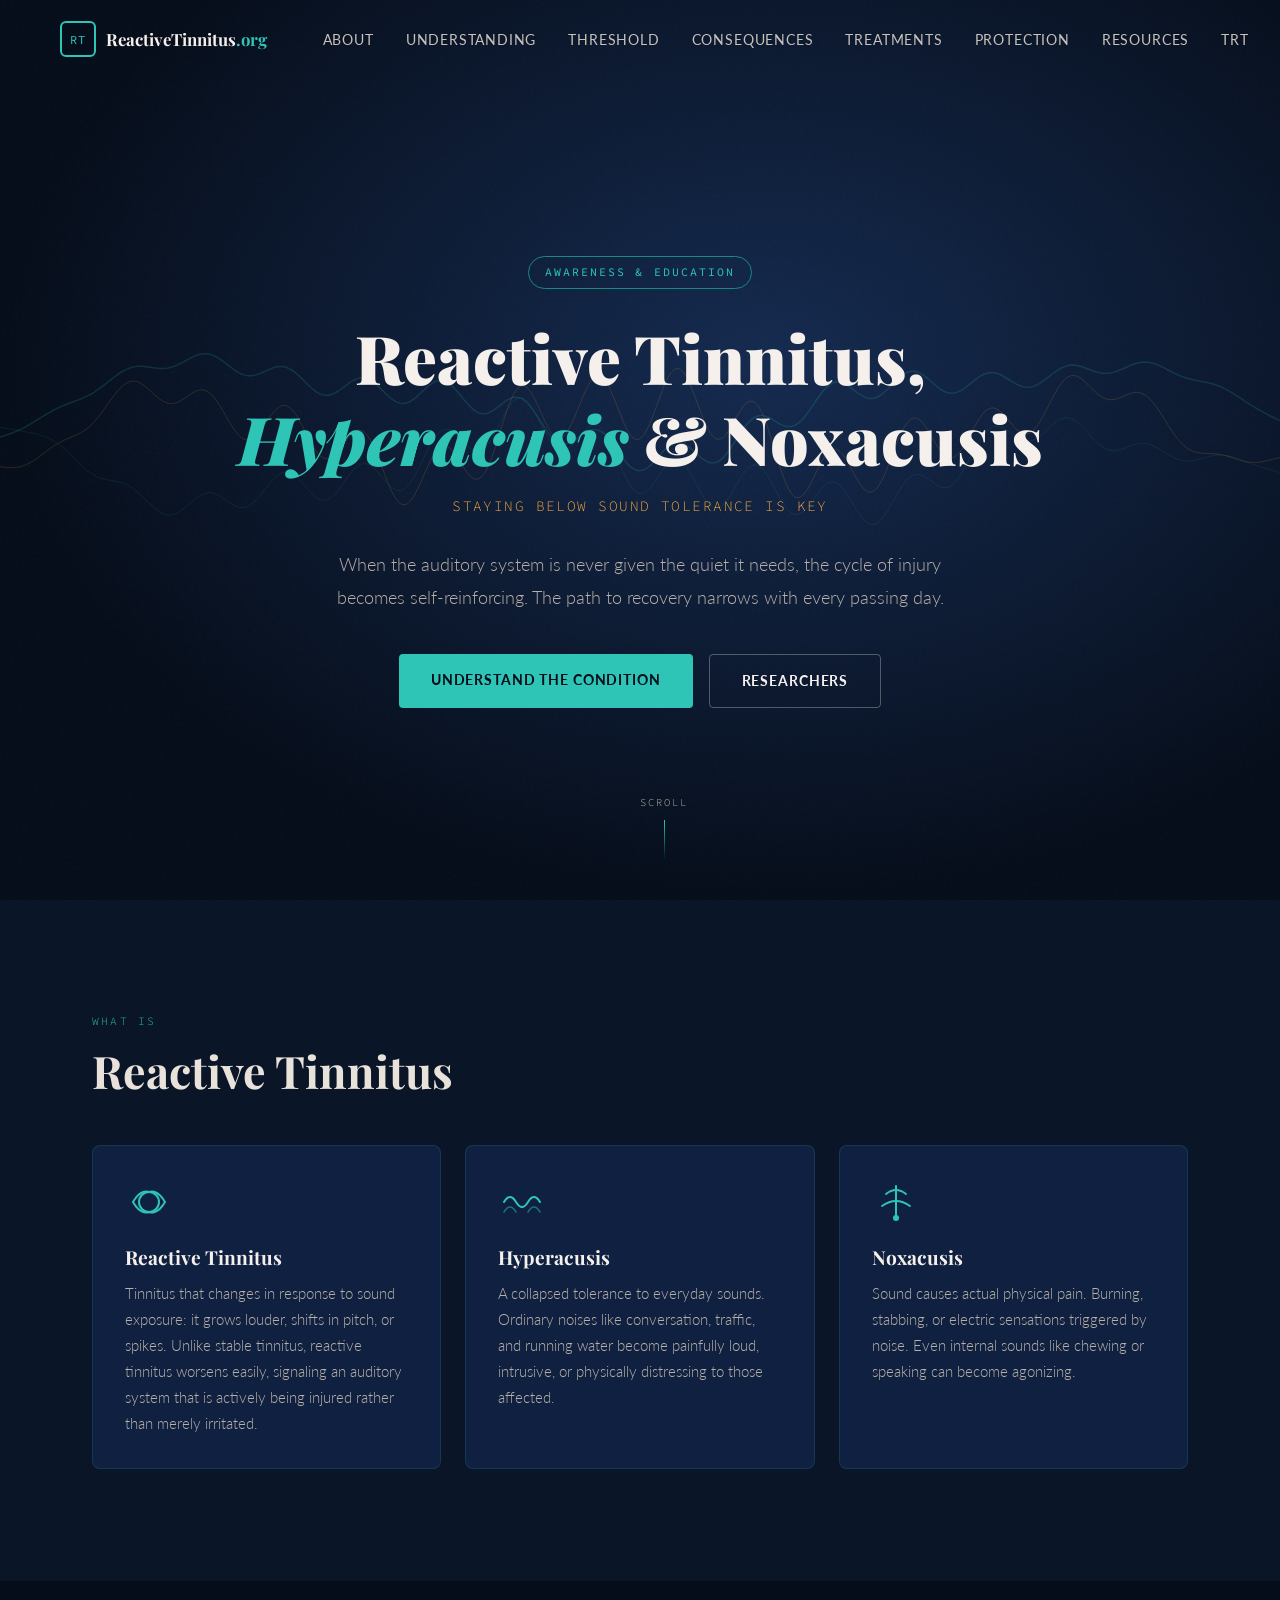
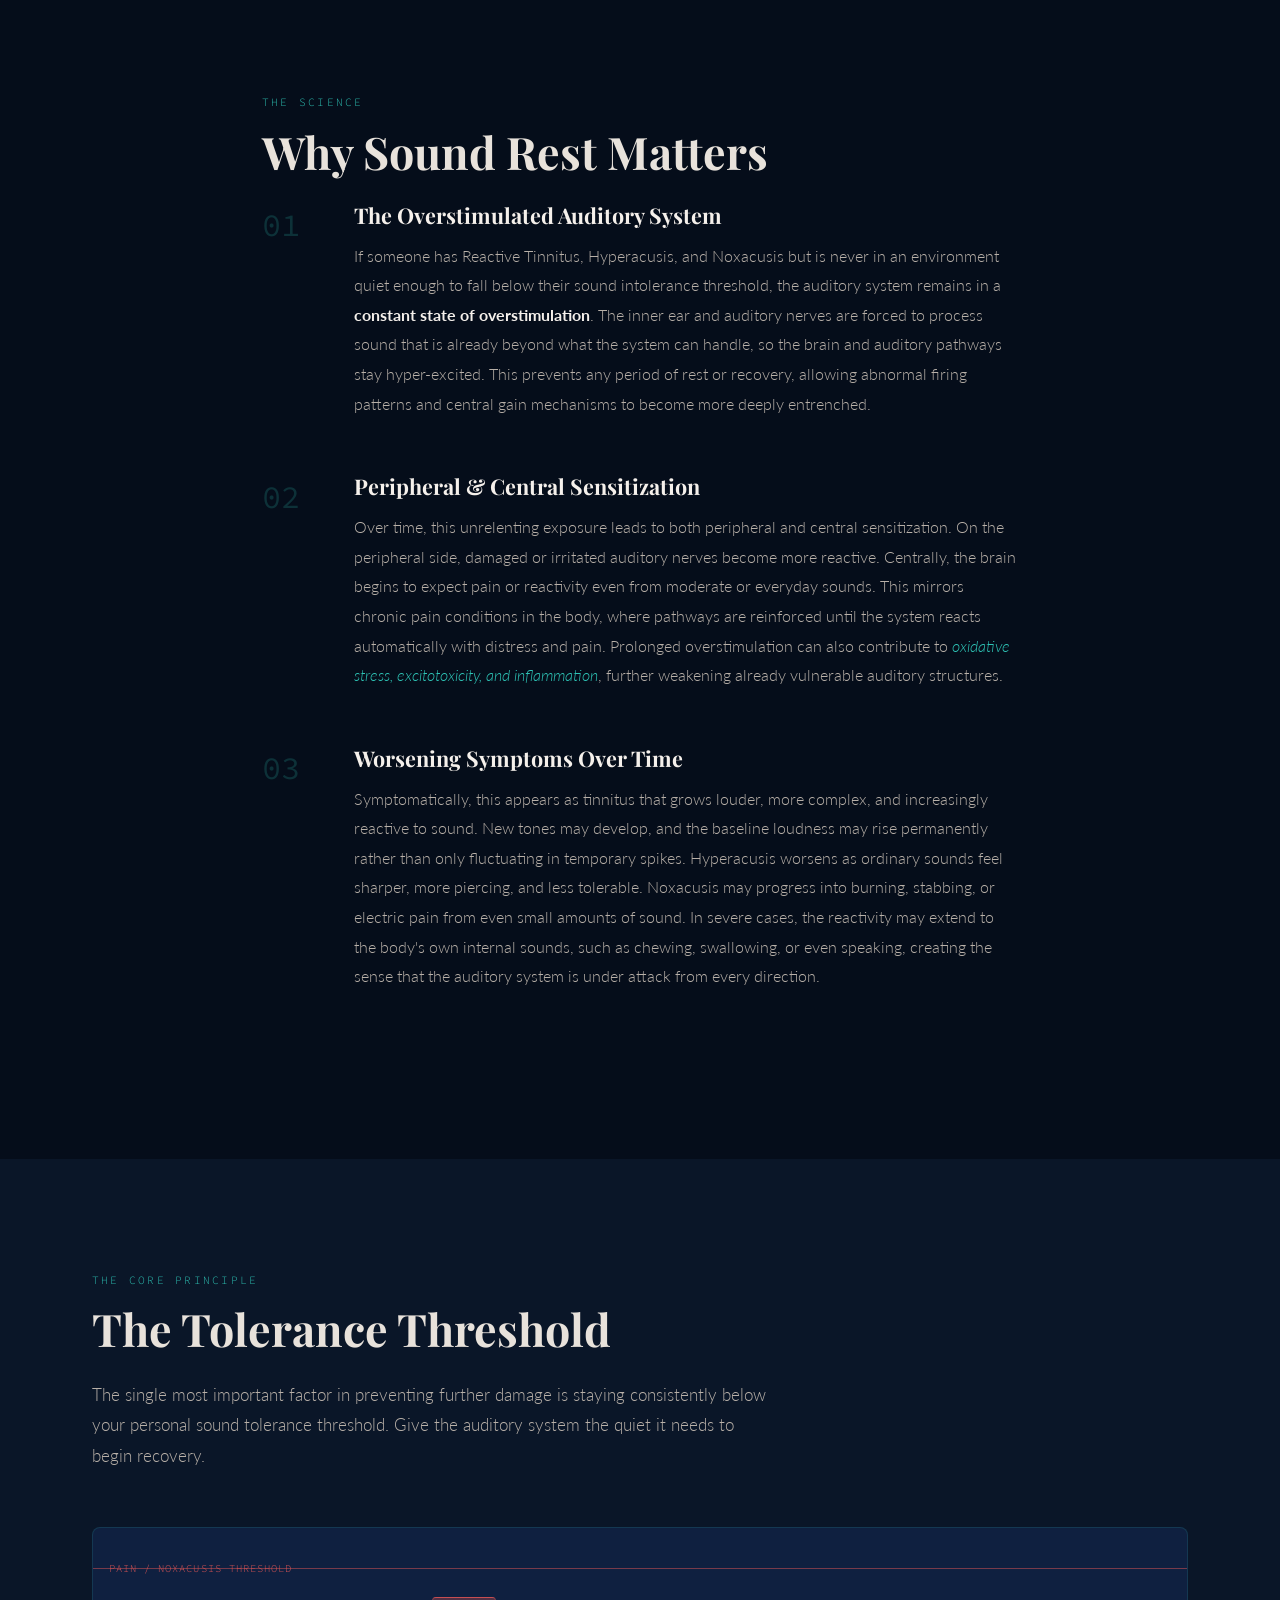
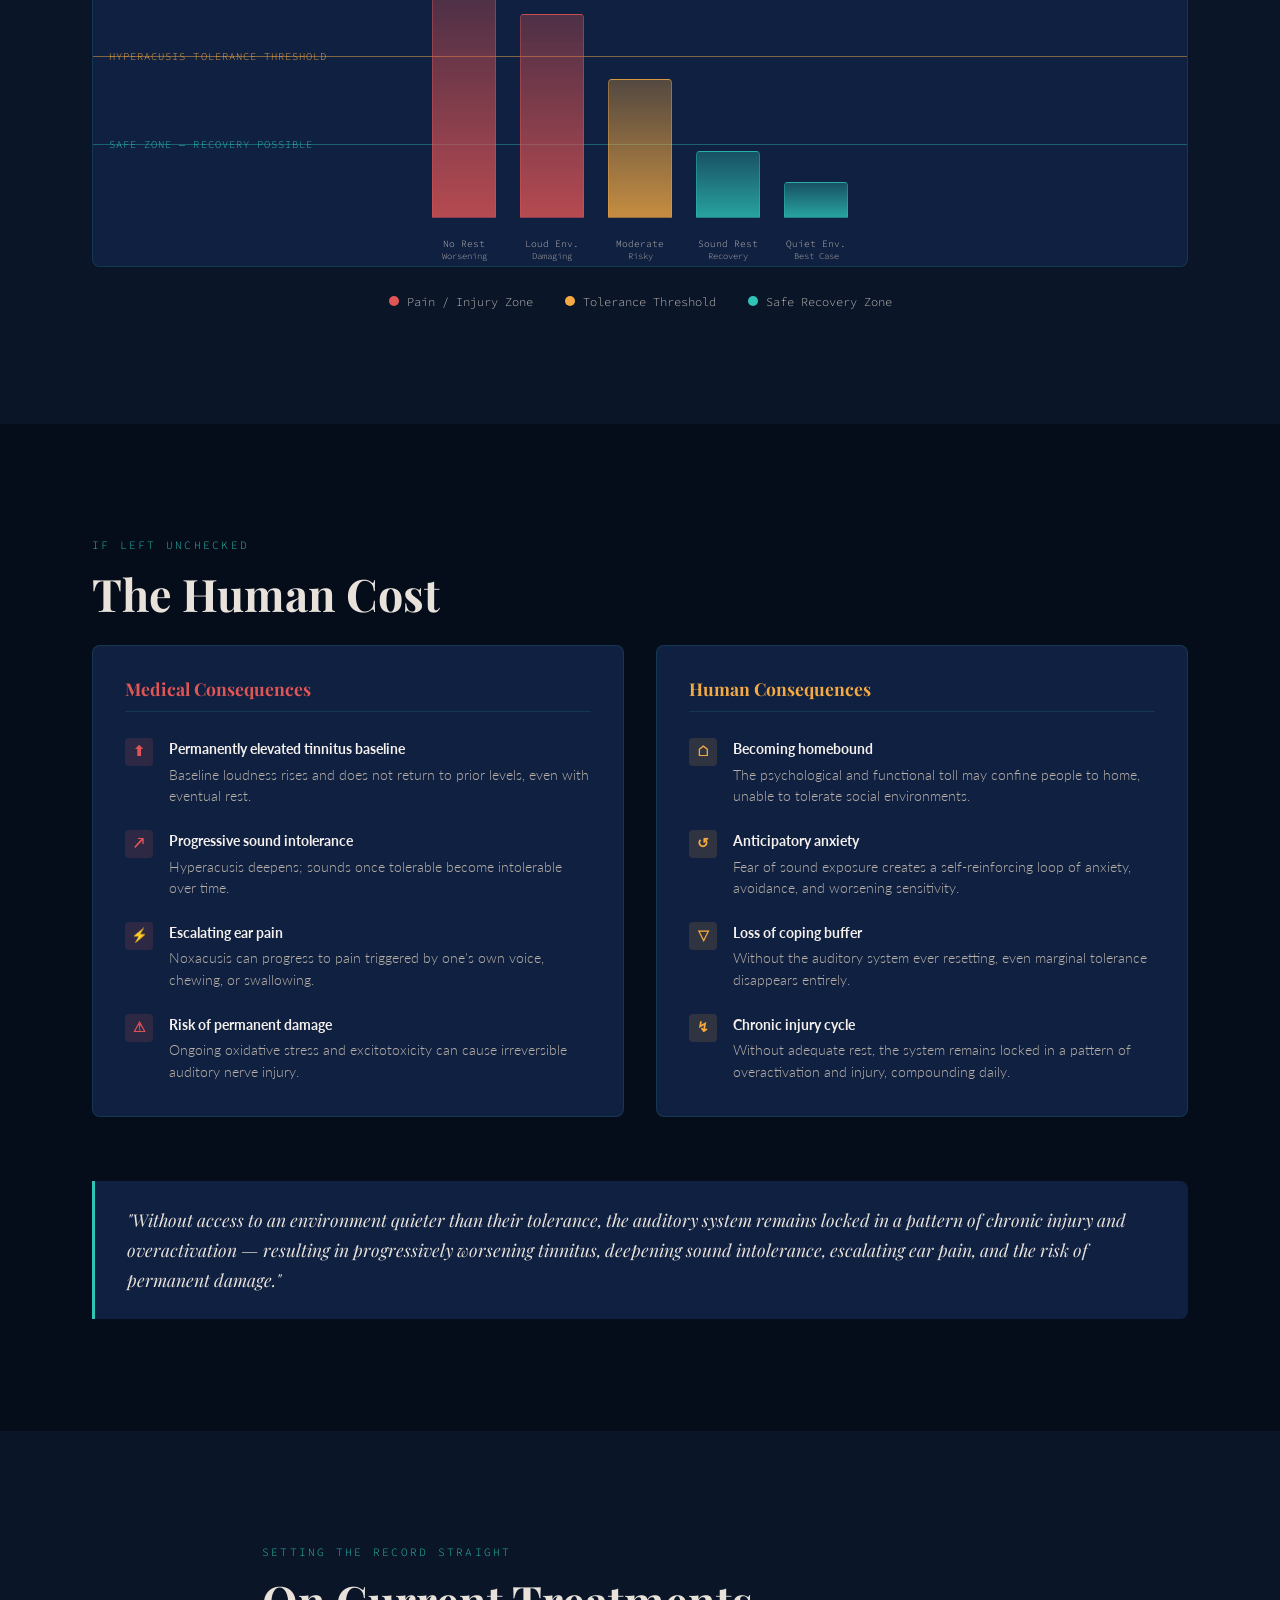
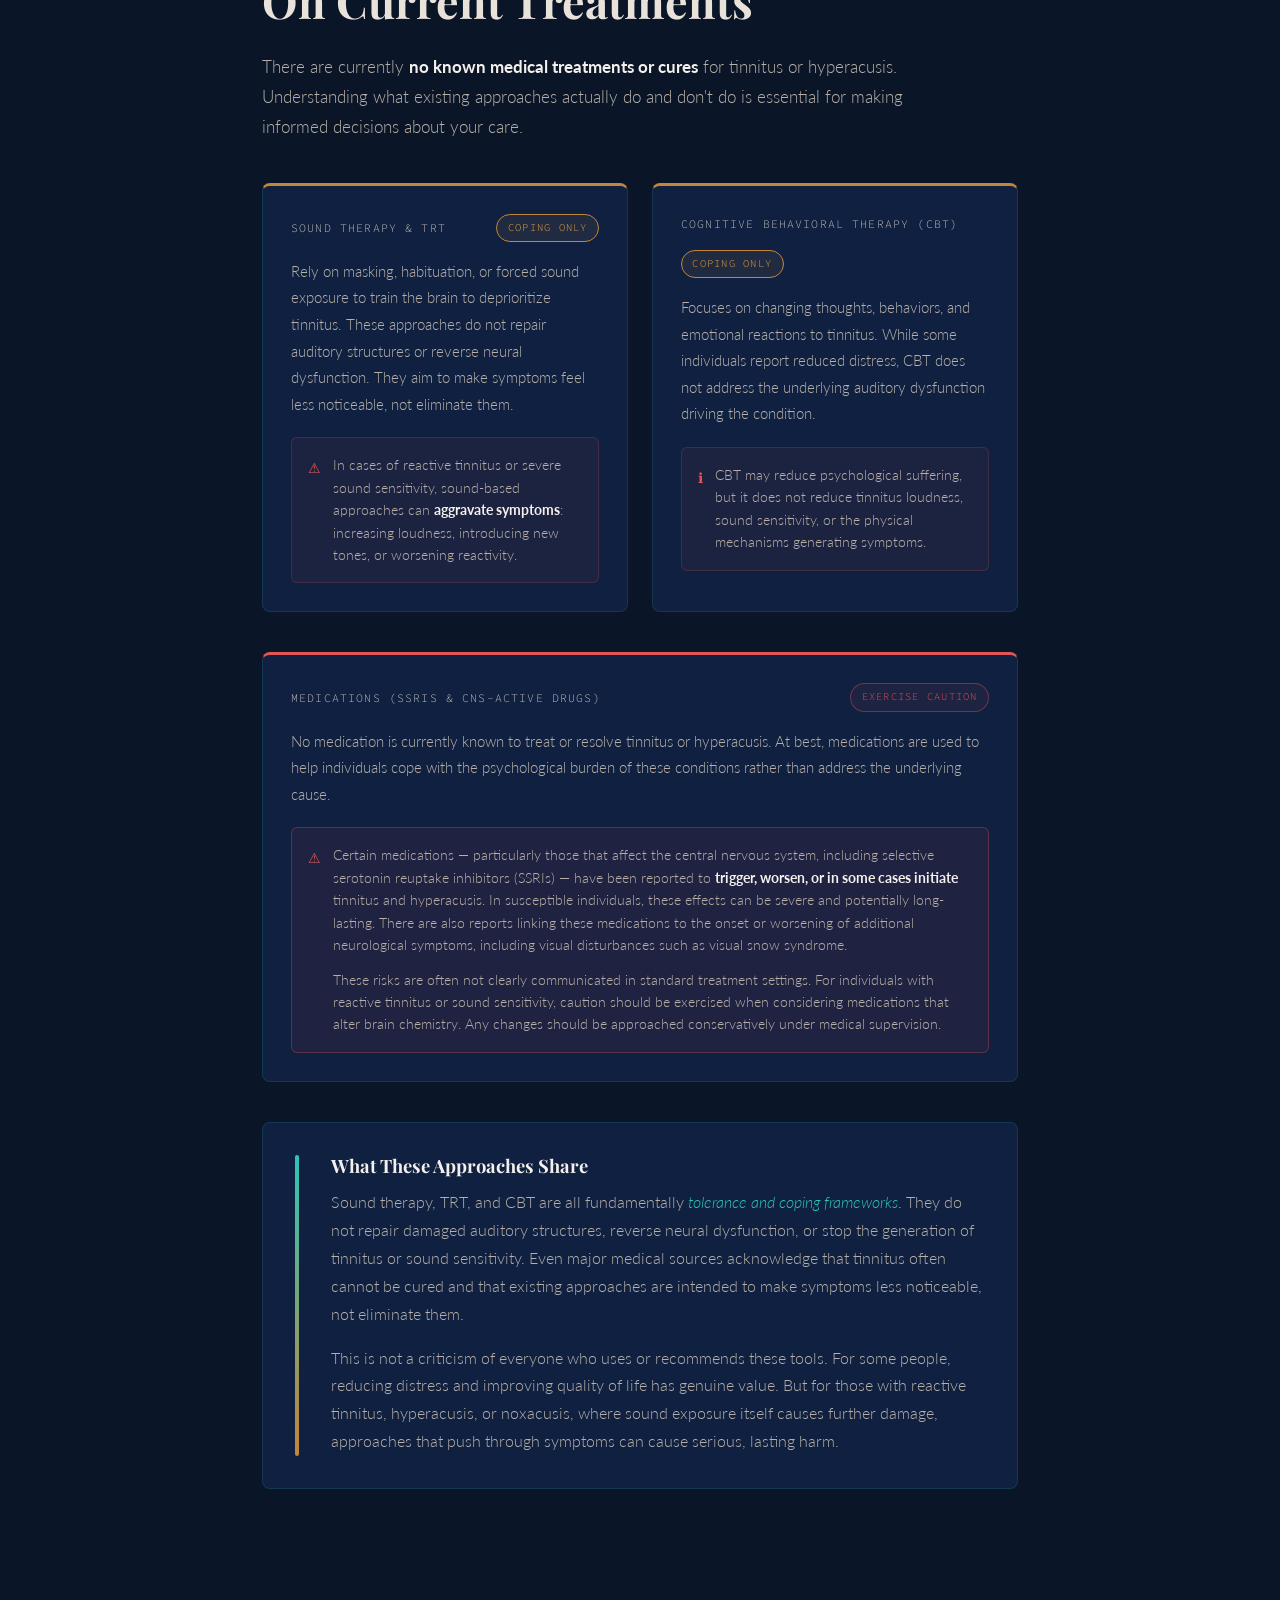
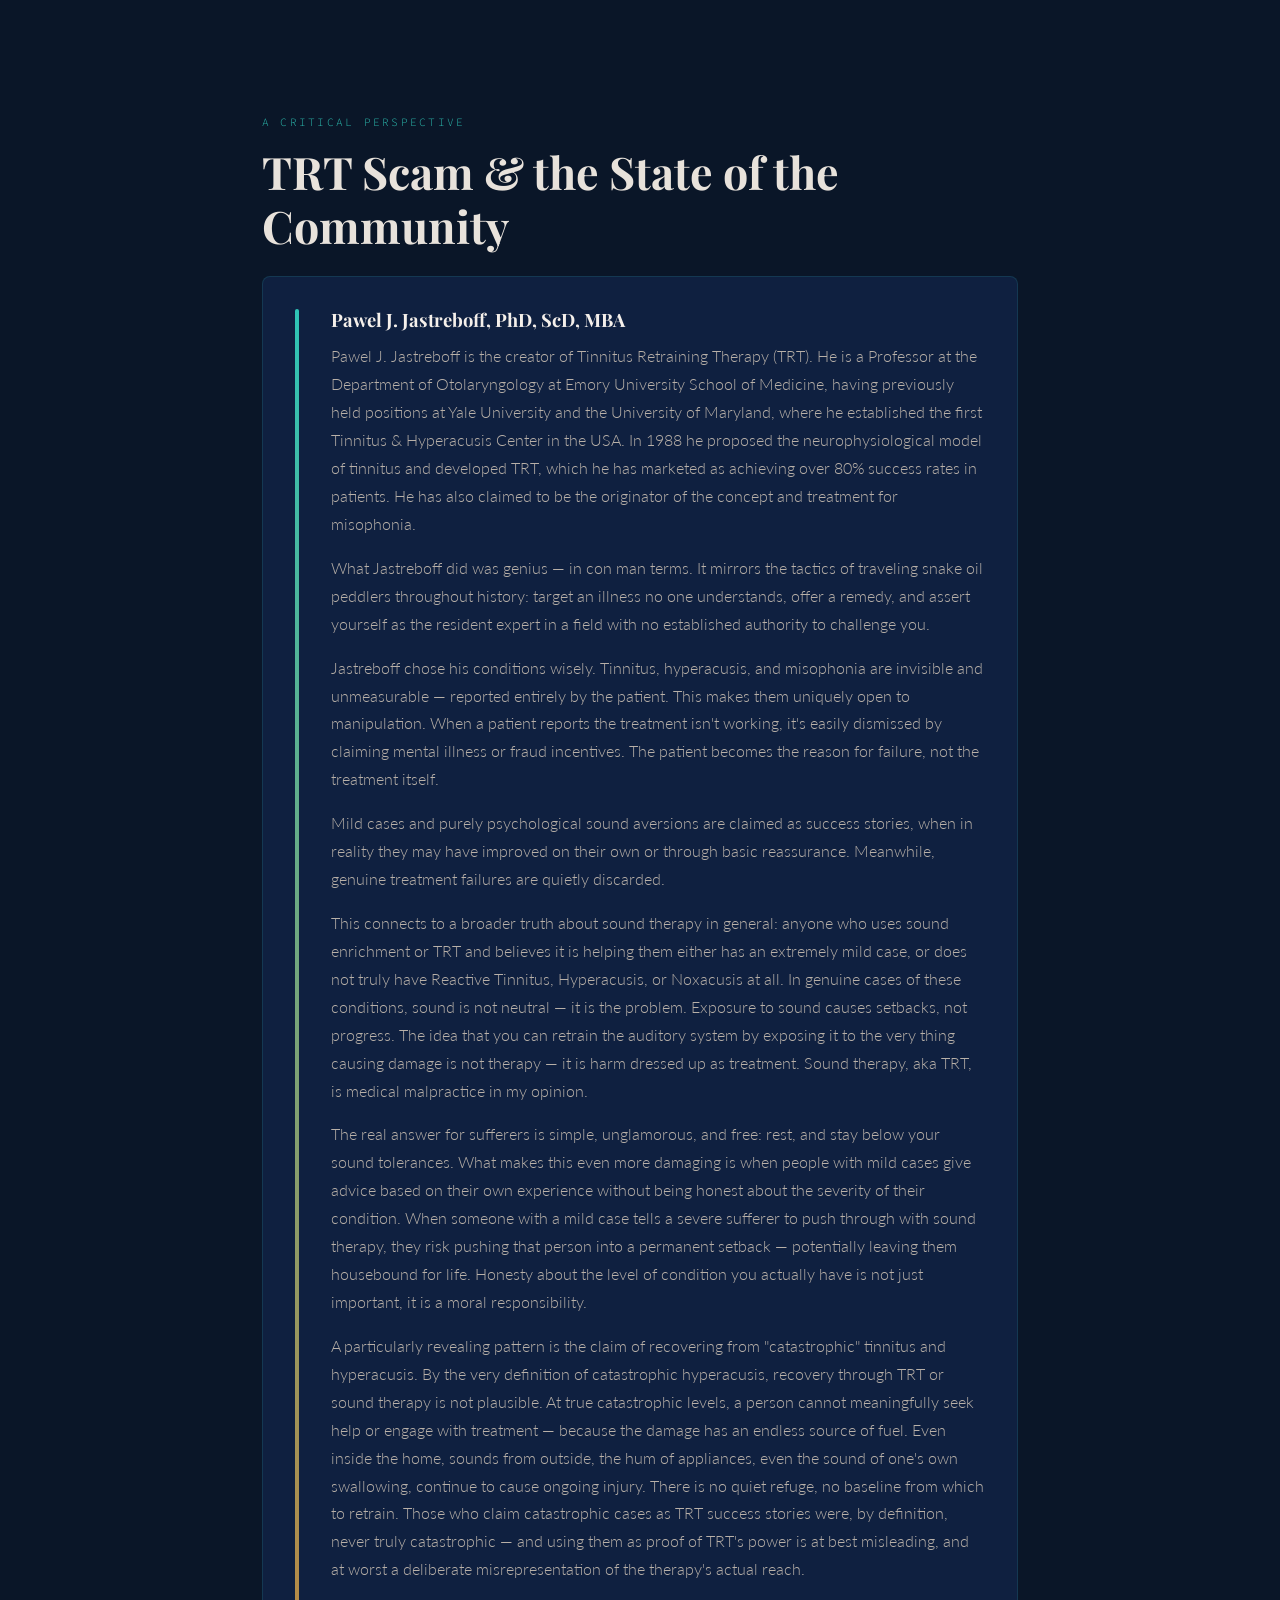
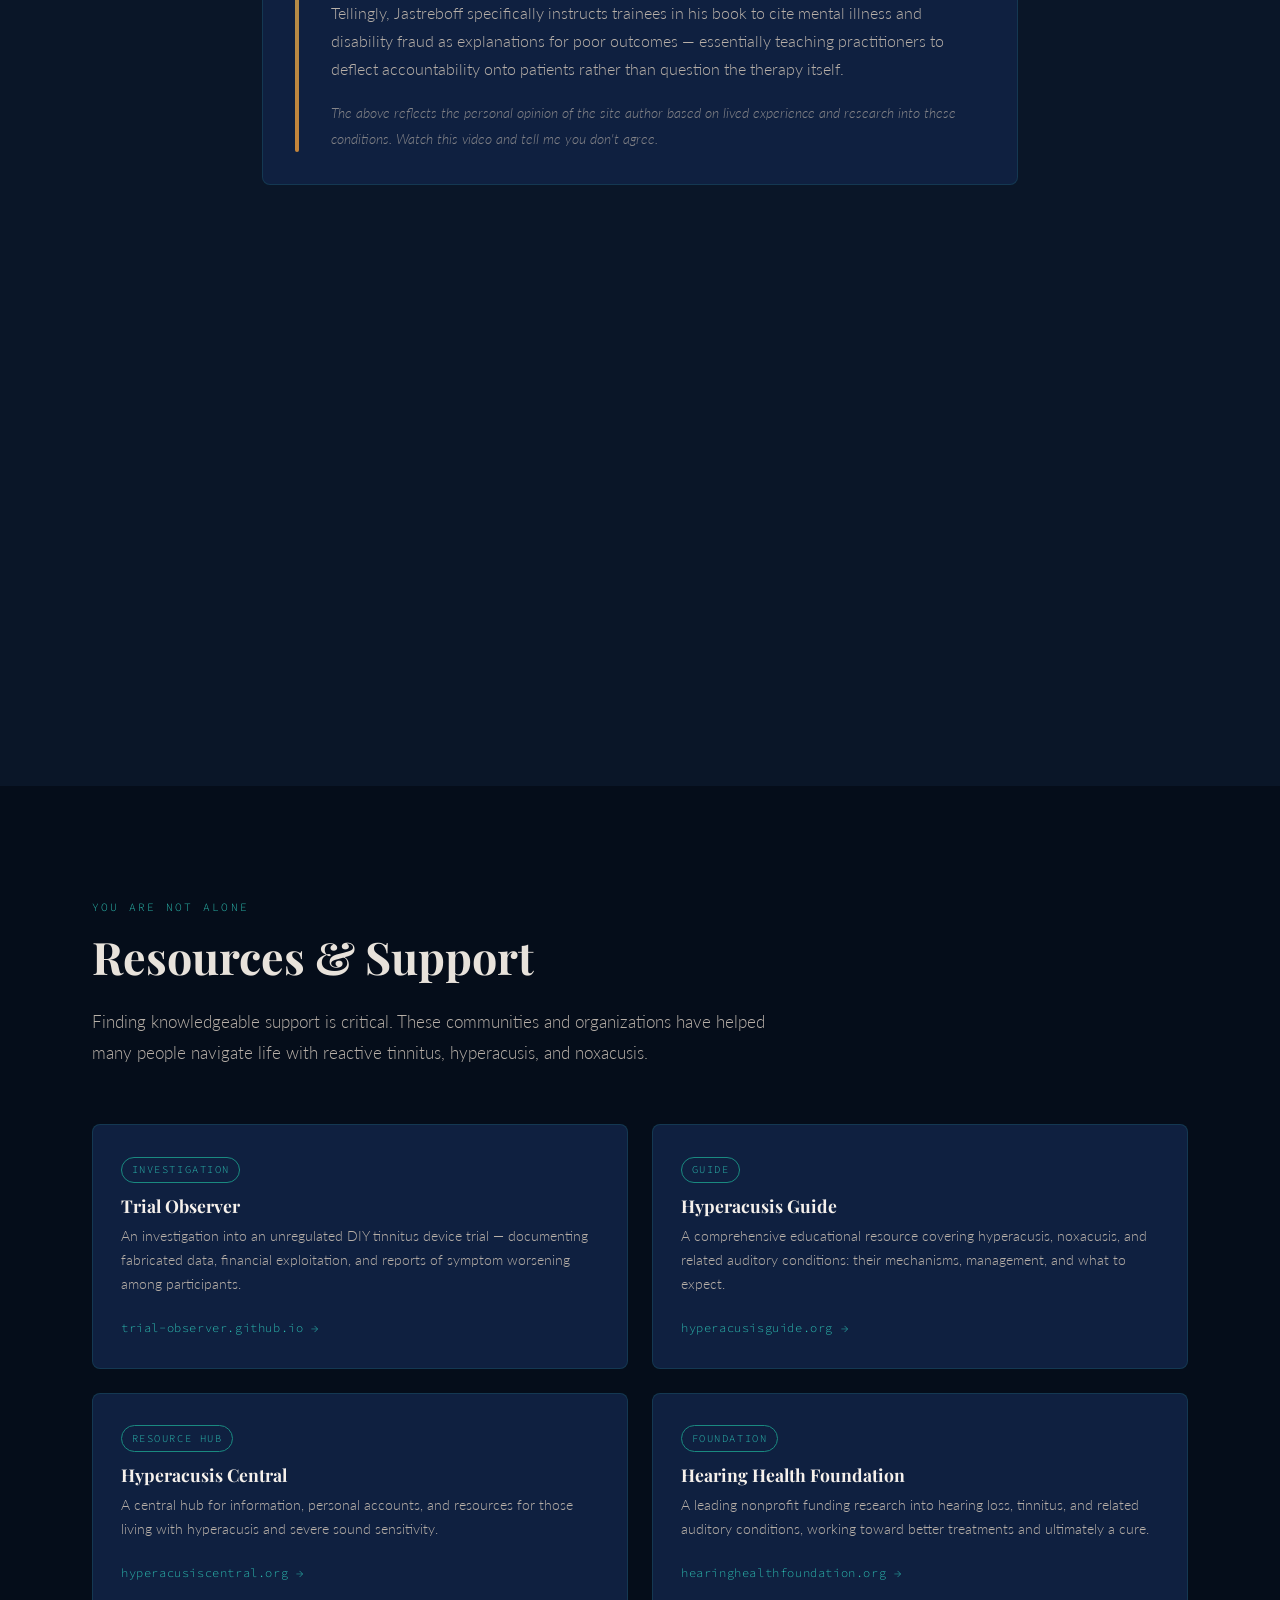
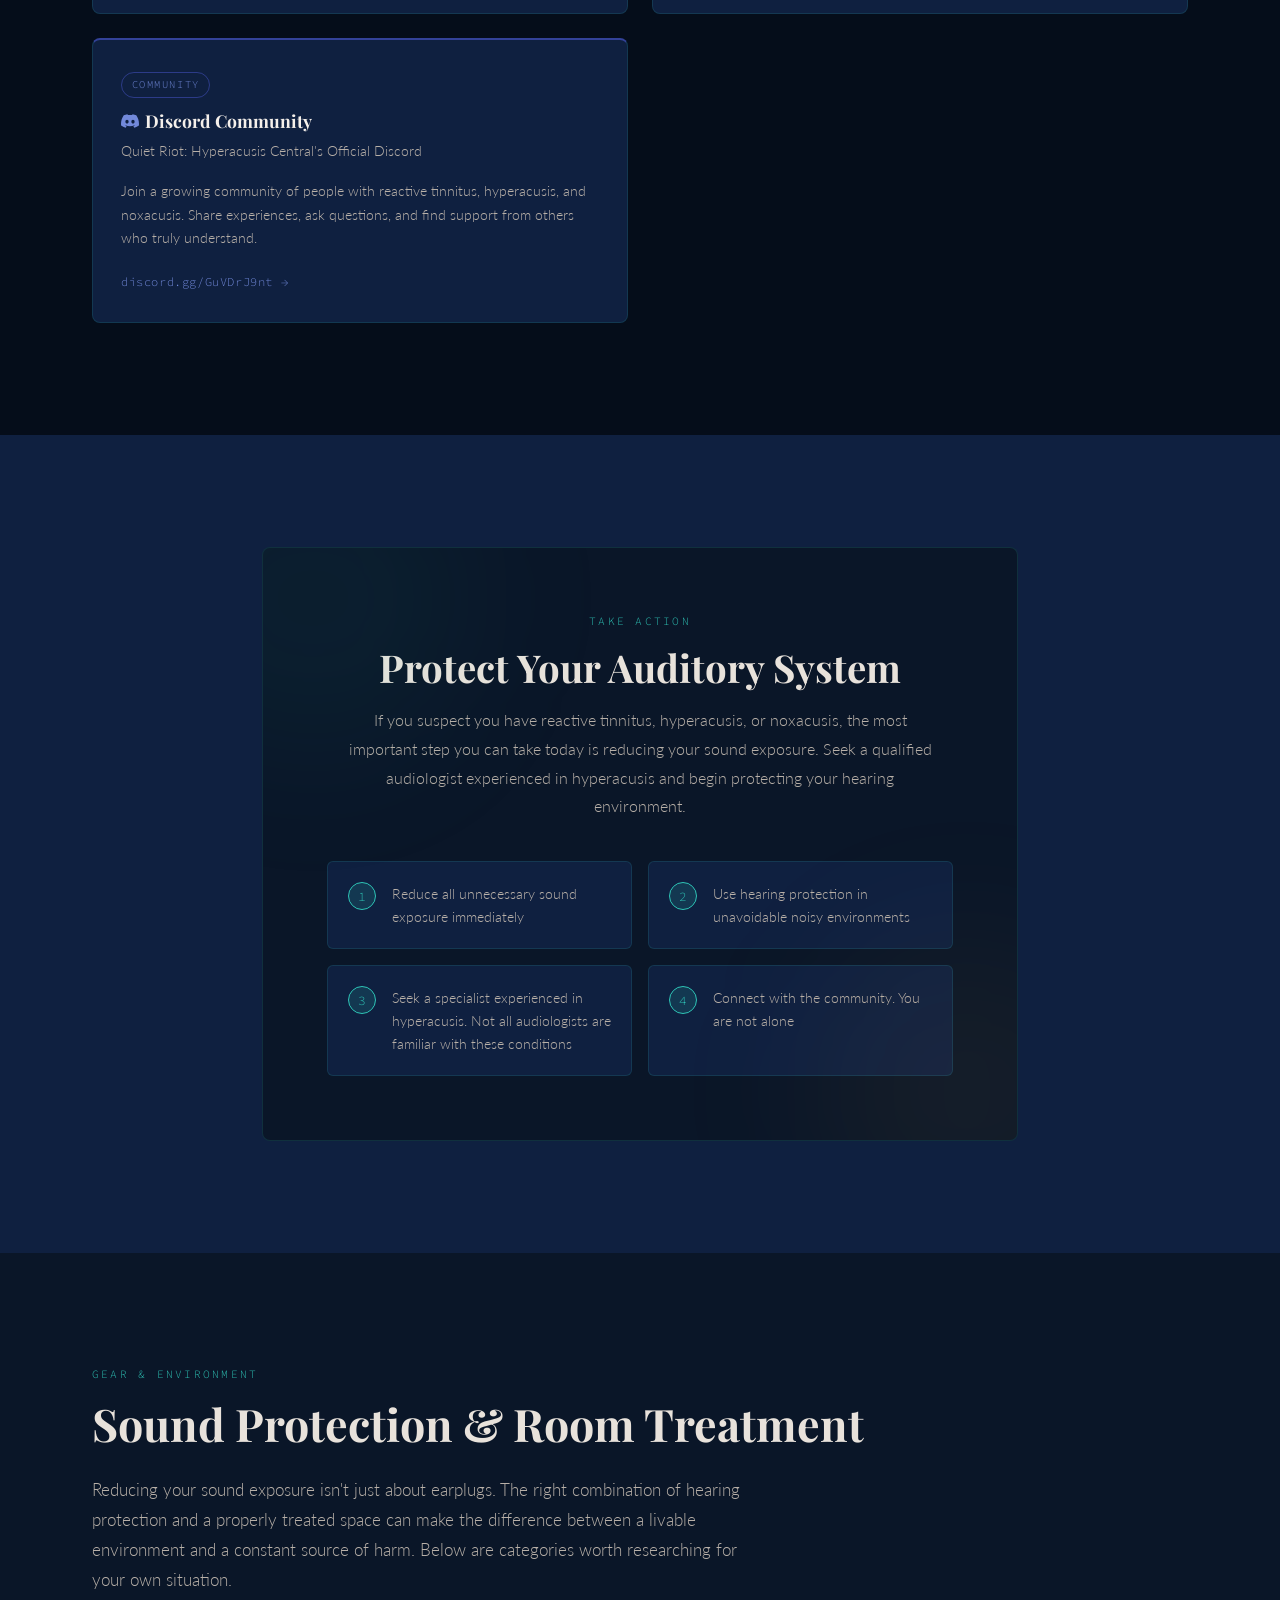
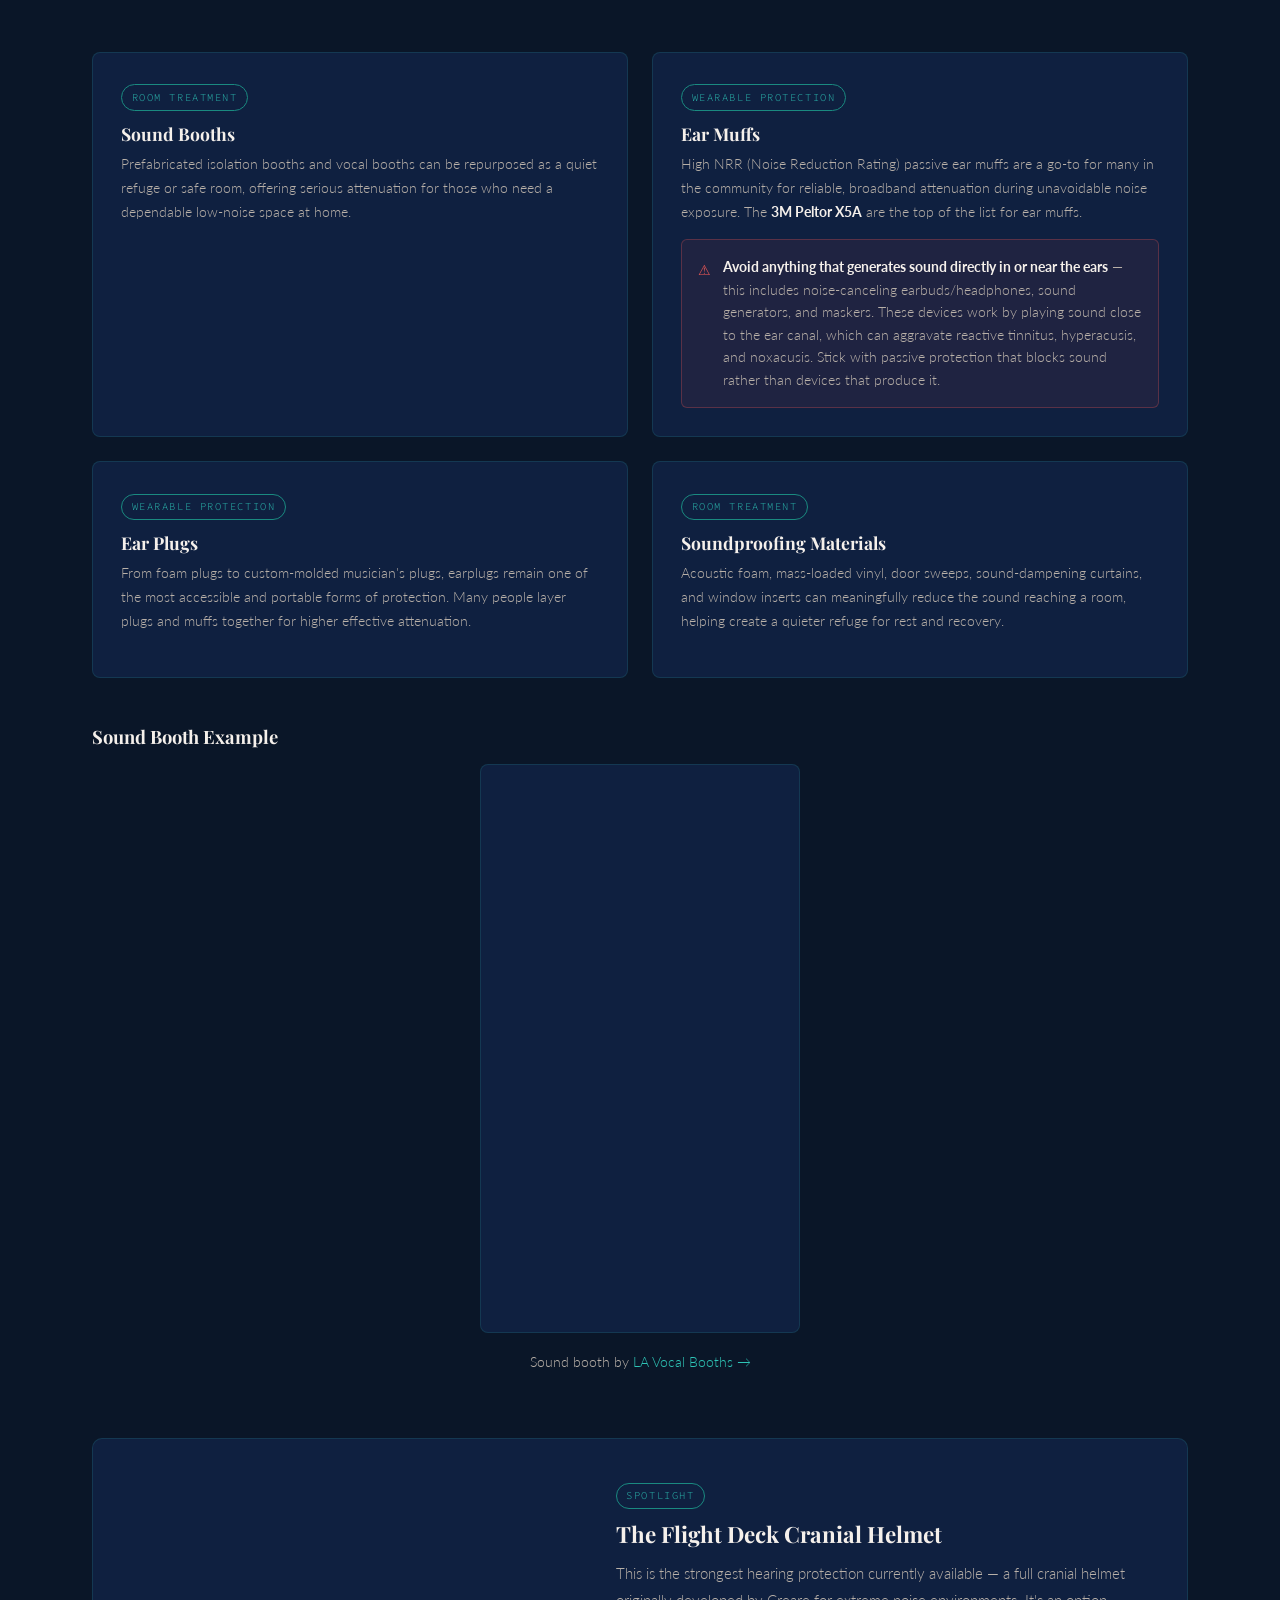
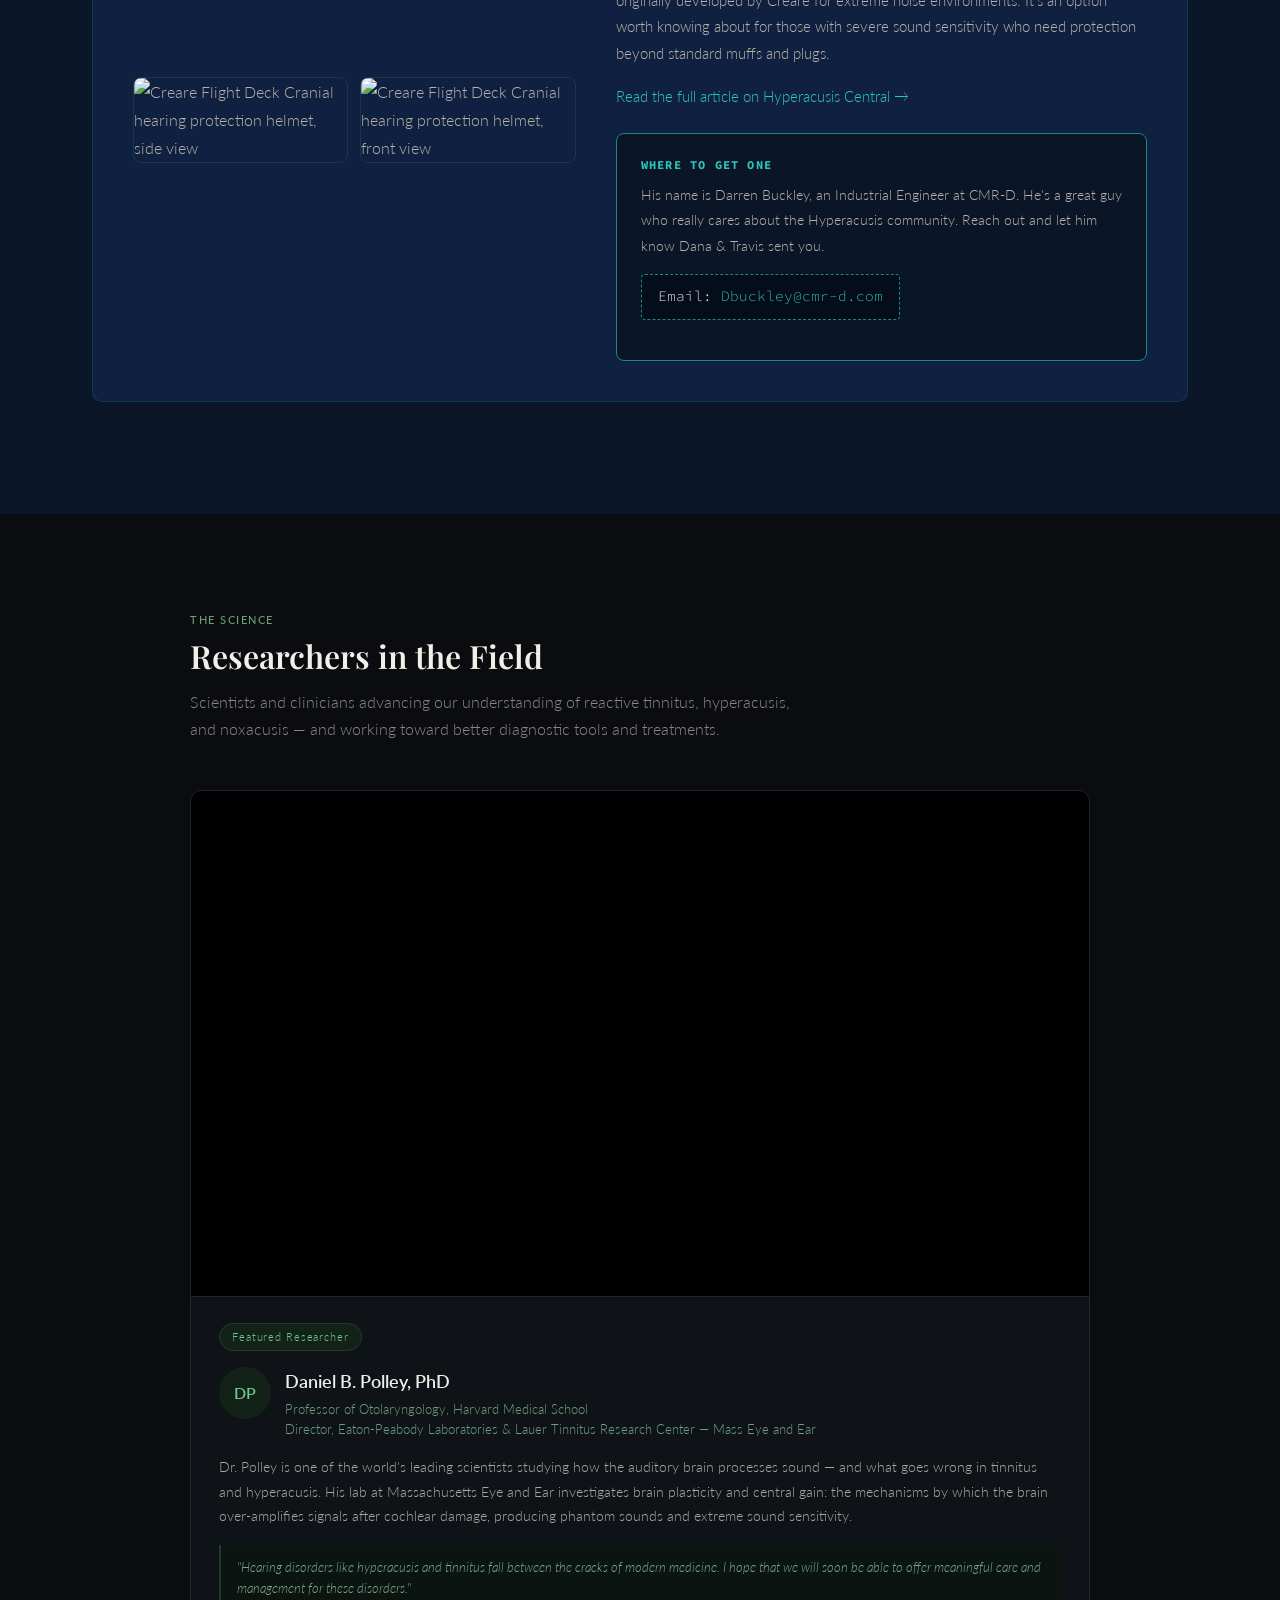
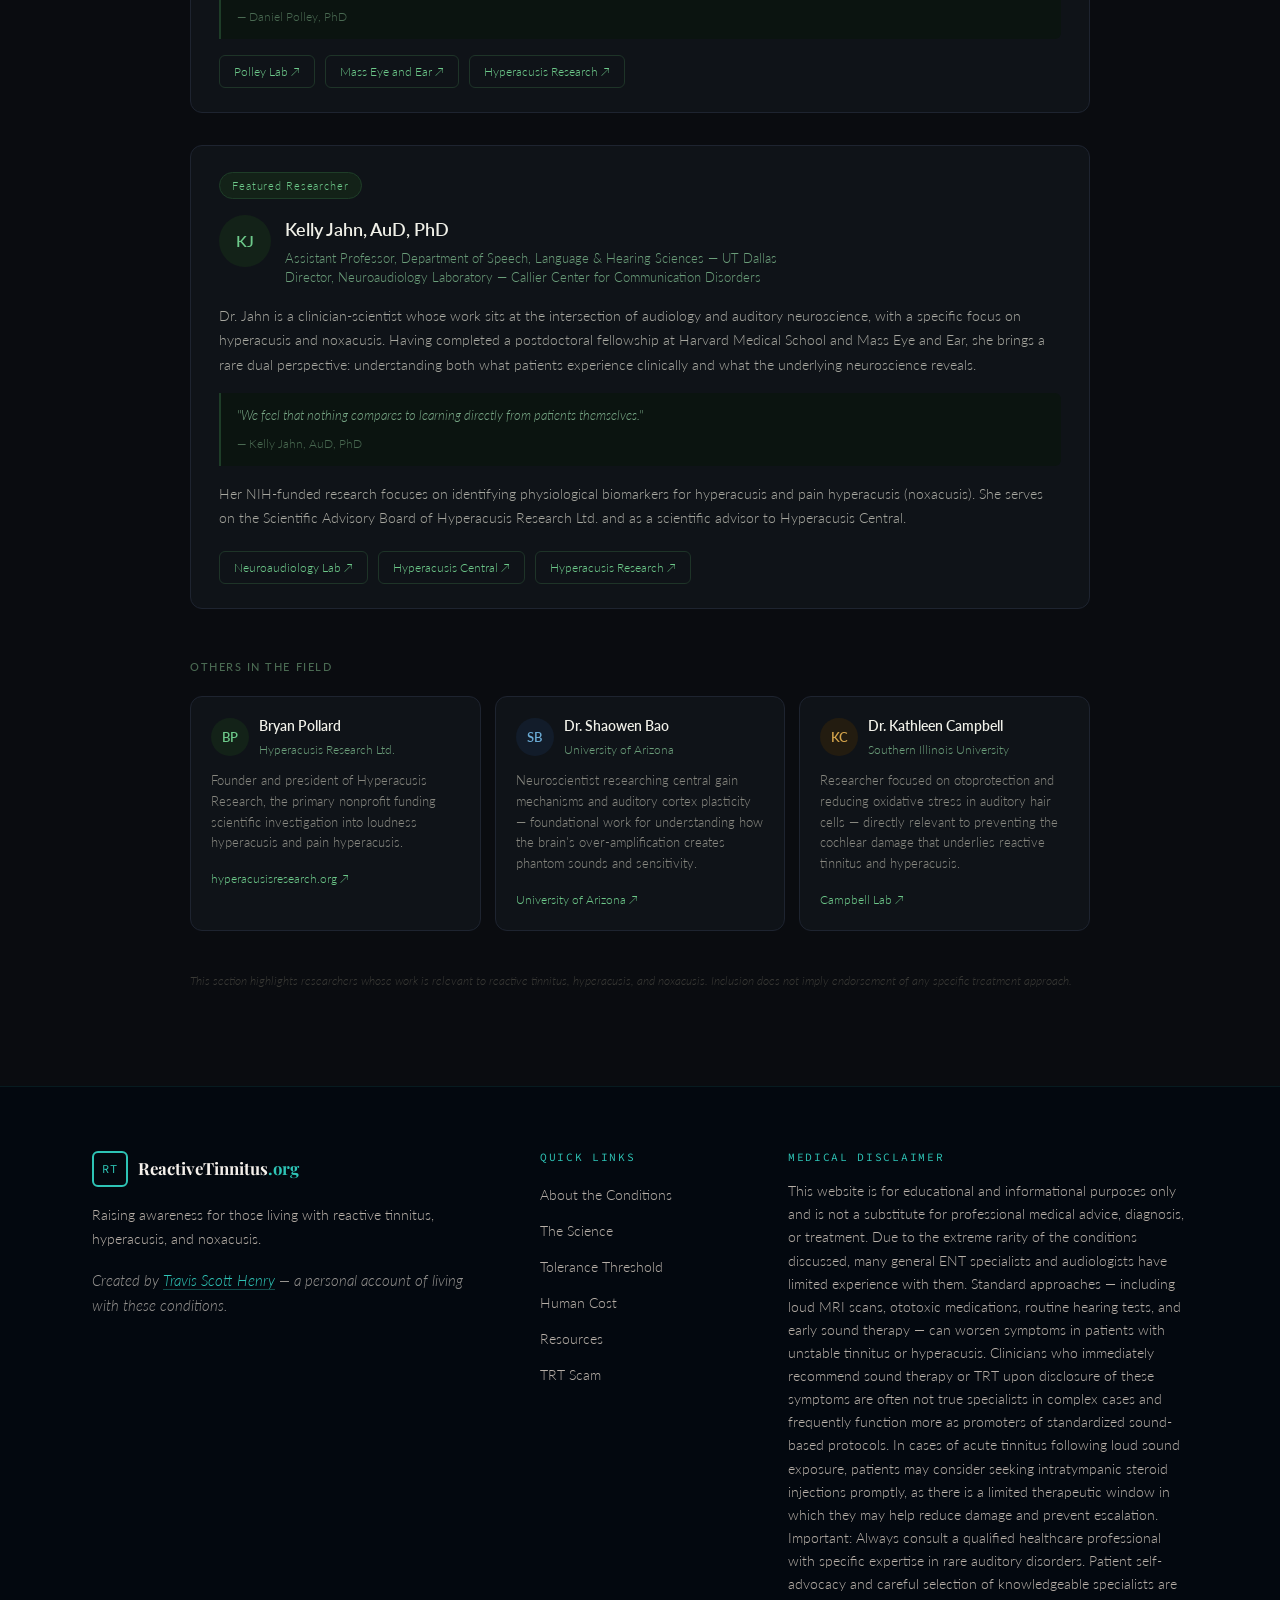
==== index.html @ f68a3b5b "Add files via upload" ====
<!DOCTYPE html>
<html lang="en">
<head>
  <!-- Google tag (gtag.js) -->
<script async src="https://www.googletagmanager.com/gtag/js?id=G-5N8EYNH53C"></script>
<script>
  window.dataLayer = window.dataLayer || [];
  function gtag(){dataLayer.push(arguments);}
  gtag('js', new Date());
  gtag('config', 'G-5N8EYNH53C');
</script>
  <meta charset="UTF-8" />
  <meta name="viewport" content="width=device-width, initial-scale=1.0" />
  <title>ReactiveTinnitus.org — Awareness, Education & Support</title>
  <meta name="description" content="ReactiveTinnitus.org raises awareness about Reactive Tinnitus, Hyperacusis, and Noxacusis — conditions that demand sound protection and rest to prevent permanent auditory damage." />
  <link rel="stylesheet" href="style.css" />
  <link rel="preconnect" href="https://fonts.googleapis.com">
  <link rel="preconnect" href="https://fonts.gstatic.com" crossorigin>
  <link href="https://fonts.googleapis.com/css2?family=Playfair+Display:ital,wght@0,400;0,700;0,900;1,400&family=Source+Code+Pro:wght@300;400&family=Lato:wght@300;400;700&display=swap" rel="stylesheet">
</head>
<body>

  <!-- NAV -->
  <header class="site-header" id="site-header">
    <nav class="nav-inner">
      <a href="#" class="logo">
        <span class="logo-rt">RT</span>
        <span class="logo-text">ReactiveTinnitus<span class="logo-org">.org</span></span>
      </a>
      <ul class="nav-links">
        <li><a href="#about">About</a></li>
        <li><a href="#understanding">Understanding</a></li>
        <li><a href="#threshold">Threshold</a></li>
        <li><a href="#consequences">Consequences</a></li>
        <li><a href="#treatments">Treatments</a></li>
        <li><a href="#protection">Protection</a></li>
        <li><a href="#resources">Resources</a></li>
        <li><a href="#trt-scam">TRT</a></li>
      </ul>
      <a href="https://discord.gg/GuVDrJ9nt" target="_blank" rel="noopener" class="discord-btn">
        <svg class="discord-icon" viewBox="0 0 24 24" fill="currentColor" xmlns="http://www.w3.org/2000/svg">
          <path d="M20.317 4.37a19.791 19.791 0 0 0-4.885-1.515.074.074 0 0 0-.079.037c-.21.375-.444.864-.608 1.25a18.27 18.27 0 0 0-5.487 0 12.64 12.64 0 0 0-.617-1.25.077.077 0 0 0-.079-.037A19.736 19.736 0 0 0 3.677 4.37a.07.07 0 0 0-.032.027C.533 9.046-.32 13.58.099 18.057a.082.082 0 0 0 .031.057 19.9 19.9 0 0 0 5.993 3.03.078.078 0 0 0 .084-.028 14.09 14.09 0 0 0 1.226-1.994.076.076 0 0 0-.041-.106 13.107 13.107 0 0 1-1.872-.892.077.077 0 0 1-.008-.128 10.2 10.2 0 0 0 .372-.292.074.074 0 0 1 .077-.01c3.928 1.793 8.18 1.793 12.062 0a.074.074 0 0 1 .078.01c.12.098.246.198.373.292a.077.077 0 0 1-.006.127 12.299 12.299 0 0 1-1.873.892.077.077 0 0 0-.041.107c.36.698.772 1.362 1.225 1.993a.076.076 0 0 0 .084.028 19.839 19.839 0 0 0 6.002-3.03.077.077 0 0 0 .032-.054c.5-5.177-.838-9.674-3.549-13.66a.061.061 0 0 0-.031-.03zM8.02 15.33c-1.183 0-2.157-1.085-2.157-2.419 0-1.333.956-2.419 2.157-2.419 1.21 0 2.176 1.096 2.157 2.42 0 1.333-.956 2.418-2.157 2.418zm7.975 0c-1.183 0-2.157-1.085-2.157-2.419 0-1.333.955-2.419 2.157-2.419 1.21 0 2.176 1.096 2.157 2.42 0 1.333-.946 2.418-2.157 2.418z"/>
        </svg>
        <span class="discord-text">Join a community of like-minded folks</span>
      </a>
      <button class="nav-toggle" id="nav-toggle" aria-label="Toggle menu">
        <span></span><span></span><span></span>
      </button>
    </nav>
  </header>

  <!-- HERO -->
  <section class="hero" id="hero">
    <div class="hero-bg">
      <canvas id="waveCanvas"></canvas>
      <div class="hero-noise"></div>
    </div>
    <div class="hero-content">
      <div class="hero-badge">Awareness &amp; Education</div>
      <h1 class="hero-title">
        Reactive Tinnitus,<br />
        <em>Hyperacusis</em> &amp; Noxacusis
      </h1>
      <p class="hero-subtitle">
        Staying Below Sound Tolerance Is Key
      </p>
      <p class="hero-lead">
        When the auditory system is never given the quiet it needs, the cycle of injury becomes self-reinforcing. The path to recovery narrows with every passing day.
      </p>
      <div class="hero-actions">
        <a href="#understanding" class="btn btn-primary">Understand the Condition</a>
        <a href="#research" class="btn btn-ghost">Researchers</a>
      </div>
    </div>
    <div class="hero-scroll-hint" id="scrollHint">
      <span>Scroll</span>
      <div class="scroll-line"></div>
    </div>
  </section>

  <!-- WHAT IS -->
  <section class="section section-dark" id="about">
    <div class="container">
      <div class="section-label">What Is</div>
      <h2 class="section-title">Reactive Tinnitus</h2>
      <div class="cards-trio">
        <div class="card card-glow" data-animate>
          <div class="card-icon">
            <svg viewBox="0 0 48 48" fill="none" xmlns="http://www.w3.org/2000/svg">
              <circle cx="24" cy="24" r="10" stroke="currentColor" stroke-width="2"/>
              <path d="M24 14C24 14 16 10 8 24C16 38 24 34 24 34" stroke="currentColor" stroke-width="2" stroke-linecap="round"/>
              <path d="M24 14C24 14 32 10 40 24C32 38 24 34 24 34" stroke="currentColor" stroke-width="2" stroke-linecap="round"/>
            </svg>
          </div>
          <h3>Reactive Tinnitus</h3>
          <p>Tinnitus that changes in response to sound exposure: it grows louder, shifts in pitch, or spikes. Unlike stable tinnitus, reactive tinnitus worsens easily, signaling an auditory system that is actively being injured rather than merely irritated.</p>
        </div>
        <div class="card card-glow" data-animate>
          <div class="card-icon">
            <svg viewBox="0 0 48 48" fill="none" xmlns="http://www.w3.org/2000/svg">
              <path d="M6 24 Q12 14 18 24 Q24 34 30 24 Q36 14 42 24" stroke="currentColor" stroke-width="2" stroke-linecap="round" fill="none"/>
              <path d="M6 34 Q12 24 18 34" stroke="currentColor" stroke-width="1.5" stroke-linecap="round" opacity="0.5" fill="none"/>
              <path d="M30 34 Q36 24 42 34" stroke="currentColor" stroke-width="1.5" stroke-linecap="round" opacity="0.5" fill="none"/>
            </svg>
          </div>
          <h3>Hyperacusis</h3>
          <p>A collapsed tolerance to everyday sounds. Ordinary noises like conversation, traffic, and running water become painfully loud, intrusive, or physically distressing to those affected.</p>
        </div>
        <div class="card card-glow" data-animate>
          <div class="card-icon">
            <svg viewBox="0 0 48 48" fill="none" xmlns="http://www.w3.org/2000/svg">
              <path d="M24 8 L24 40" stroke="currentColor" stroke-width="2" stroke-linecap="round"/>
              <path d="M14 16 Q24 8 34 16" stroke="currentColor" stroke-width="2" stroke-linecap="round" fill="none"/>
              <path d="M10 28 Q24 18 38 28" stroke="currentColor" stroke-width="2" stroke-linecap="round" fill="none"/>
              <circle cx="24" cy="40" r="3" fill="currentColor"/>
            </svg>
          </div>
          <h3>Noxacusis</h3>
          <p> Sound causes actual physical pain. Burning, stabbing, or electric sensations triggered by noise. Even internal sounds like chewing or speaking can become agonizing.</p>
        </div>
      </div>
    </div>
  </section>

  <!-- MAIN CONTENT: THE SCIENCE -->
  <section class="section section-mid" id="understanding">
    <div class="container container-narrow">
      <div class="section-label">The Science</div>
      <h2 class="section-title">Why Sound Rest Matters</h2>

      <div class="prose-block" data-animate>
        <div class="prose-marker">01</div>
        <div class="prose-content">
          <h3>The Overstimulated Auditory System</h3>
          <p>
            If someone has Reactive Tinnitus, Hyperacusis, and Noxacusis but is never in an environment quiet enough to fall below their sound intolerance threshold, the auditory system remains in a <strong>constant state of overstimulation</strong>. The inner ear and auditory nerves are forced to process sound that is already beyond what the system can handle, so the brain and auditory pathways stay hyper-excited. This prevents any period of rest or recovery, allowing abnormal firing patterns and central gain mechanisms to become more deeply entrenched.
          </p>
        </div>
      </div>

      <div class="prose-block" data-animate>
        <div class="prose-marker">02</div>
        <div class="prose-content">
          <h3>Peripheral &amp; Central Sensitization</h3>
          <p>
            Over time, this unrelenting exposure leads to both peripheral and central sensitization. On the peripheral side, damaged or irritated auditory nerves become more reactive. Centrally, the brain begins to expect pain or reactivity even from moderate or everyday sounds. This mirrors chronic pain conditions in the body, where pathways are reinforced until the system reacts automatically with distress and pain. Prolonged overstimulation can also contribute to <em>oxidative stress, excitotoxicity, and inflammation</em>, further weakening already vulnerable auditory structures.
          </p>
        </div>
      </div>

      <div class="prose-block" data-animate>
        <div class="prose-marker">03</div>
        <div class="prose-content">
          <h3>Worsening Symptoms Over Time</h3>
          <p>
            Symptomatically, this appears as tinnitus that grows louder, more complex, and increasingly reactive to sound. New tones may develop, and the baseline loudness may rise permanently rather than only fluctuating in temporary spikes. Hyperacusis worsens as ordinary sounds feel sharper, more piercing, and less tolerable. Noxacusis may progress into burning, stabbing, or electric pain from even small amounts of sound. In severe cases, the reactivity may extend to the body's own internal sounds, such as chewing, swallowing, or even speaking, creating the sense that the auditory system is under attack from every direction.
          </p>
        </div>
      </div>
    </div>
  </section>

  <!-- THRESHOLD DIAGRAM -->
  <section class="section section-dark" id="threshold">
    <div class="container">
      <div class="section-label">The Core Principle</div>
      <h2 class="section-title">The Tolerance Threshold</h2>
      <p class="section-intro">The single most important factor in preventing further damage is staying consistently below your personal sound tolerance threshold. Give the auditory system the quiet it needs to begin recovery.</p>

      <div class="threshold-diagram" data-animate>
        <div class="threshold-chart">
          <div class="threshold-line threshold-line-danger">
            <span class="threshold-line-label">Pain / Noxacusis Threshold</span>
          </div>
          <div class="threshold-line threshold-line-warning">
            <span class="threshold-line-label">Hyperacusis Tolerance Threshold</span>
          </div>
          <div class="threshold-line threshold-line-safe">
            <span class="threshold-line-label">Safe Zone — Recovery Possible</span>
          </div>
          <div class="threshold-bars">
            <div class="t-bar-wrap">
              <div class="t-bar t-bar-bad" style="--h: 92%">
                <span class="t-bar-label">No Rest<br/><small>Worsening</small></span>
              </div>
            </div>
            <div class="t-bar-wrap">
              <div class="t-bar t-bar-bad" style="--h: 85%">
                <span class="t-bar-label">Loud Env.<br/><small>Damaging</small></span>
              </div>
            </div>
            <div class="t-bar-wrap">
              <div class="t-bar t-bar-mid" style="--h: 58%">
                <span class="t-bar-label">Moderate<br/><small>Risky</small></span>
              </div>
            </div>
            <div class="t-bar-wrap">
              <div class="t-bar t-bar-good" style="--h: 28%">
                <span class="t-bar-label">Sound Rest<br/><small>Recovery</small></span>
              </div>
            </div>
            <div class="t-bar-wrap">
              <div class="t-bar t-bar-good" style="--h: 15%">
                <span class="t-bar-label">Quiet Env.<br/><small>Best Case</small></span>
              </div>
            </div>
          </div>
        </div>
        <div class="threshold-key">
          <div class="key-item"><span class="key-dot key-danger"></span> Pain / Injury Zone</div>
          <div class="key-item"><span class="key-dot key-warning"></span> Tolerance Threshold</div>
          <div class="key-item"><span class="key-dot key-safe"></span> Safe Recovery Zone</div>
        </div>
      </div>
    </div>
  </section>

  <!-- CONSEQUENCES -->
  <section class="section section-mid" id="consequences">
    <div class="container">
      <div class="section-label">If Left Unchecked</div>
      <h2 class="section-title">The Human Cost</h2>

      <div class="two-col">
        <div class="col-block" data-animate>
          <h3 class="col-block-title col-title-medical">Medical Consequences</h3>
          <ul class="impact-list">
            <li>
              <span class="impact-icon impact-red">⬆</span>
              <div>
                <strong>Permanently elevated tinnitus baseline</strong>
                <p>Baseline loudness rises and does not return to prior levels, even with eventual rest.</p>
              </div>
            </li>
            <li>
              <span class="impact-icon impact-red">↗</span>
              <div>
                <strong>Progressive sound intolerance</strong>
                <p>Hyperacusis deepens; sounds once tolerable become intolerable over time.</p>
              </div>
            </li>
            <li>
              <span class="impact-icon impact-red">⚡</span>
              <div>
                <strong>Escalating ear pain</strong>
                <p>Noxacusis can progress to pain triggered by one's own voice, chewing, or swallowing.</p>
              </div>
            </li>
            <li>
              <span class="impact-icon impact-red">⚠</span>
              <div>
                <strong>Risk of permanent damage</strong>
                <p>Ongoing oxidative stress and excitotoxicity can cause irreversible auditory nerve injury.</p>
              </div>
            </li>
          </ul>
        </div>
        <div class="col-block" data-animate>
          <h3 class="col-block-title col-title-human">Human Consequences</h3>
          <ul class="impact-list">
            <li>
              <span class="impact-icon impact-amber">⌂</span>
              <div>
                <strong>Becoming homebound</strong>
                <p>The psychological and functional toll may confine people to home, unable to tolerate social environments.</p>
              </div>
            </li>
            <li>
              <span class="impact-icon impact-amber">↺</span>
              <div>
                <strong>Anticipatory anxiety</strong>
                <p>Fear of sound exposure creates a self-reinforcing loop of anxiety, avoidance, and worsening sensitivity.</p>
              </div>
            </li>
            <li>
              <span class="impact-icon impact-amber">▽</span>
              <div>
                <strong>Loss of coping buffer</strong>
                <p>Without the auditory system ever resetting, even marginal tolerance disappears entirely.</p>
              </div>
            </li>
            <li>
              <span class="impact-icon impact-amber">↯</span>
              <div>
                <strong>Chronic injury cycle</strong>
                <p>Without adequate rest, the system remains locked in a pattern of overactivation and injury, compounding daily.</p>
              </div>
            </li>
          </ul>
        </div>
      </div>

      <blockquote class="pull-quote" data-animate>
        "Without access to an environment quieter than their tolerance, the auditory system remains locked in a pattern of chronic injury and overactivation — resulting in progressively worsening tinnitus, deepening sound intolerance, escalating ear pain, and the risk of permanent damage."
      </blockquote>
    </div>
  </section>

  <!-- TREATMENTS -->
  <section class="section section-dark" id="treatments">
    <div class="container container-narrow">
      <div class="section-label">Setting the Record Straight</div>
      <h2 class="section-title">On Current Treatments</h2>

      <div class="treatment-intro" data-animate>
        <p class="section-intro" style="margin-bottom: 0;">There are currently <strong>no known medical treatments or cures</strong> for tinnitus or hyperacusis. Understanding what existing approaches actually do and don't do is essential for making informed decisions about your care.</p>
      </div>

      <div class="treatment-grid" data-animate>
        <div class="treatment-card treatment-card-caution">
          <div class="treatment-card-header">
            <span class="treatment-tag">Sound Therapy &amp; TRT</span>
            <span class="treatment-verdict verdict-caution">Coping Only</span>
          </div>
          <p>Rely on masking, habituation, or forced sound exposure to train the brain to deprioritize tinnitus. These approaches do not repair auditory structures or reverse neural dysfunction. They aim to make symptoms feel less noticeable, not eliminate them.</p>
          <div class="treatment-warning">
            <span class="treatment-warning-icon">⚠</span>
            <p>In cases of reactive tinnitus or severe sound sensitivity, sound-based approaches can <strong>aggravate symptoms</strong>: increasing loudness, introducing new tones, or worsening reactivity.</p>
          </div>
        </div>

        <div class="treatment-card treatment-card-caution">
          <div class="treatment-card-header">
            <span class="treatment-tag">Cognitive Behavioral Therapy (CBT)</span>
            <span class="treatment-verdict verdict-caution">Coping Only</span>
          </div>
          <p>Focuses on changing thoughts, behaviors, and emotional reactions to tinnitus. While some individuals report reduced distress, CBT does not address the underlying auditory dysfunction driving the condition.</p>
          <div class="treatment-warning">
            <span class="treatment-warning-icon">ℹ</span>
            <p>CBT may reduce psychological suffering, but it does not reduce tinnitus loudness, sound sensitivity, or the physical mechanisms generating symptoms.</p>
          </div>
        </div>
      </div>

      <div class="treatment-card treatment-card-danger treatment-card-full" data-animate>
        <div class="treatment-card-header">
          <span class="treatment-tag">Medications (SSRIs &amp; CNS-Active Drugs)</span>
          <span class="treatment-verdict verdict-danger">Exercise Caution</span>
        </div>
        <p>No medication is currently known to treat or resolve tinnitus or hyperacusis. At best, medications are used to help individuals cope with the psychological burden of these conditions rather than address the underlying cause.</p>
        <div class="treatment-warning treatment-warning-danger">
          <span class="treatment-warning-icon">⚠</span>
          <div>
            <p>Certain medications — particularly those that affect the central nervous system, including selective serotonin reuptake inhibitors (SSRIs) — have been reported to <strong>trigger, worsen, or in some cases initiate</strong> tinnitus and hyperacusis. In susceptible individuals, these effects can be severe and potentially long-lasting. There are also reports linking these medications to the onset or worsening of additional neurological symptoms, including visual disturbances such as visual snow syndrome.</p>
            <p>These risks are often not clearly communicated in standard treatment settings. For individuals with reactive tinnitus or sound sensitivity, caution should be exercised when considering medications that alter brain chemistry. Any changes should be approached conservatively under medical supervision.</p>
          </div>
        </div>
      </div>

      <div class="treatment-statement" data-animate>
        <div class="treatment-statement-bar"></div>
        <div class="treatment-statement-body">
          <h3>What These Approaches Share</h3>
          <p>Sound therapy, TRT, and CBT are all fundamentally <em>tolerance and coping frameworks</em>. They do not repair damaged auditory structures, reverse neural dysfunction, or stop the generation of tinnitus or sound sensitivity. Even major medical sources acknowledge that tinnitus often cannot be cured and that existing approaches are intended to make symptoms less noticeable, not eliminate them.</p>
          <p>This is not a criticism of everyone who uses or recommends these tools. For some people, reducing distress and improving quality of life has genuine value. But for those with reactive tinnitus, hyperacusis, or noxacusis, where sound exposure itself causes further damage, approaches that push through symptoms can cause serious, lasting harm.</p>
        </div>
      </div>
    </div>
  </section>
  <!-- TRT SCAM -->
<section class="section section-dark" id="trt-scam">
  <div class="container container-narrow">
    <div class="section-label">A Critical Perspective</div>
    <h2 class="section-title">TRT Scam &amp; the State of the Community</h2>

    <div class="treatment-statement" data-animate>
      <div class="treatment-statement-bar"></div>
      <div class="treatment-statement-body">
        <h3>Pawel J. Jastreboff, PhD, ScD, MBA</h3>
        <p>Pawel J. Jastreboff is the creator of Tinnitus Retraining Therapy (TRT). He is a Professor at the Department of Otolaryngology at Emory University School of Medicine, having previously held positions at Yale University and the University of Maryland, where he established the first Tinnitus &amp; Hyperacusis Center in the USA. In 1988 he proposed the neurophysiological model of tinnitus and developed TRT, which he has marketed as achieving over 80% success rates in patients. He has also claimed to be the originator of the concept and treatment for misophonia.</p>

        <p>What Jastreboff did was genius — in con man terms. It mirrors the tactics of traveling snake oil peddlers throughout history: target an illness no one understands, offer a remedy, and assert yourself as the resident expert in a field with no established authority to challenge you.</p>

        <p>Jastreboff chose his conditions wisely. Tinnitus, hyperacusis, and misophonia are invisible and unmeasurable — reported entirely by the patient. This makes them uniquely open to manipulation. When a patient reports the treatment isn't working, it's easily dismissed by claiming mental illness or fraud incentives. The patient becomes the reason for failure, not the treatment itself.</p>

        <p>Mild cases and purely psychological sound aversions are claimed as success stories, when in reality they may have improved on their own or through basic reassurance. Meanwhile, genuine treatment failures are quietly discarded.</p>

        <p>This connects to a broader truth about sound therapy in general: anyone who uses sound enrichment or TRT and believes it is helping them either has an extremely mild case, or does not truly have Reactive Tinnitus, Hyperacusis, or Noxacusis at all. In genuine cases of these conditions, sound is not neutral — it is the problem. Exposure to sound causes setbacks, not progress. The idea that you can retrain the auditory system by exposing it to the very thing causing damage is not therapy — it is harm dressed up as treatment. Sound therapy, aka TRT, is medical malpractice in my opinion.</p>

        <p>The real answer for sufferers is simple, unglamorous, and free: rest, and stay below your sound tolerances. What makes this even more damaging is when people with mild cases give advice based on their own experience without being honest about the severity of their condition. When someone with a mild case tells a severe sufferer to push through with sound therapy, they risk pushing that person into a permanent setback — potentially leaving them housebound for life. Honesty about the level of condition you actually have is not just important, it is a moral responsibility.</p>

        <p>A particularly revealing pattern is the claim of recovering from "catastrophic" tinnitus and hyperacusis. By the very definition of catastrophic hyperacusis, recovery through TRT or sound therapy is not plausible. At true catastrophic levels, a person cannot meaningfully seek help or engage with treatment — because the damage has an endless source of fuel. Even inside the home, sounds from outside, the hum of appliances, even the sound of one's own swallowing, continue to cause ongoing injury. There is no quiet refuge, no baseline from which to retrain. Those who claim catastrophic cases as TRT success stories were, by definition, never truly catastrophic — and using them as proof of TRT's power is at best misleading, and at worst a deliberate misrepresentation of the therapy's actual reach.</p>

        <p>Tellingly, Jastreboff specifically instructs trainees in his book to cite mental illness and disability fraud as explanations for poor outcomes — essentially teaching practitioners to deflect accountability onto patients rather than question the therapy itself.</p>

        <p style="font-style:italic;opacity:0.7;font-size:0.9rem;">The above reflects the personal opinion of the site author based on lived experience and research into these conditions. Watch this video and tell me you don't agree.</p>
      </div>
    </div>

    <div style="position: relative; padding-bottom: 56.25%; height: 0; overflow: hidden; max-width: 100%; margin: 2rem 0;">
      <iframe
        src="https://www.youtube.com/embed/11SUmiq3UCU"
        title="TRT & Tinnitus Discussion"
        frameborder="0"
        allow="accelerometer; autoplay; clipboard-write; encrypted-media; gyroscope; picture-in-picture; web-share"
        allowfullscreen
        style="position: absolute; top: 0; left: 0; width: 100%; height: 100%;">
      </iframe>
    </div>
 </div>
</section>
  <!-- RESOURCES -->
  <section class="section section-mid" id="resources">
    <div class="container">
      <div class="section-label">You Are Not Alone</div>
      <h2 class="section-title">Resources &amp; Support</h2>
      <p class="section-intro">Finding knowledgeable support is critical. These communities and organizations have helped many people navigate life with reactive tinnitus, hyperacusis, and noxacusis.</p>

      <div class="resources-grid">
        <a href="https://trial-observer.github.io/site/" target="_blank" rel="noopener" class="resource-card" data-animate>
          <div class="resource-card-top">
            <span class="resource-tag">Investigation</span>
          </div>
          <h3>Trial Observer</h3>
          <p>An investigation into an unregulated DIY tinnitus device trial — documenting fabricated data, financial exploitation, and reports of symptom worsening among participants.</p>
          <span class="resource-link">trial-observer.github.io →</span>
        </a>
        <a href="https://hyperacusisguide.org/" target="_blank" rel="noopener" class="resource-card" data-animate>
          <div class="resource-card-top">
            <span class="resource-tag">Guide</span>
          </div>
          <h3>Hyperacusis Guide</h3>
          <p>A comprehensive educational resource covering hyperacusis, noxacusis, and related auditory conditions: their mechanisms, management, and what to expect.</p>
          <span class="resource-link">hyperacusisguide.org →</span>
        </a>
        <a href="https://hyperacusiscentral.org/" target="_blank" rel="noopener" class="resource-card" data-animate>
          <div class="resource-card-top">
            <span class="resource-tag">Resource Hub</span>
          </div>
          <h3>Hyperacusis Central</h3>
          <p>A central hub for information, personal accounts, and resources for those living with hyperacusis and severe sound sensitivity.</p>
          <span class="resource-link">hyperacusiscentral.org →</span>
        </a>
        <a href="https://hearinghealthfoundation.org/" target="_blank" rel="noopener" class="resource-card" data-animate>
          <div class="resource-card-top">
            <span class="resource-tag">Foundation</span>
          </div>
          <h3>Hearing Health Foundation</h3>
          <p>A leading nonprofit funding research into hearing loss, tinnitus, and related auditory conditions, working toward better treatments and ultimately a cure.</p>
          <span class="resource-link">hearinghealthfoundation.org →</span>
        </a>
        <a href="https://discord.gg/GuVDrJ9nt" target="_blank" rel="noopener" class="resource-card resource-card-discord" data-animate>
          <div class="resource-card-top">
            <span class="resource-tag">Community</span>
          </div>
          <h3>
            <svg class="resource-discord-icon" viewBox="0 0 24 24" fill="currentColor" xmlns="http://www.w3.org/2000/svg">
              <path d="M20.317 4.37a19.791 19.791 0 0 0-4.885-1.515.074.074 0 0 0-.079.037c-.21.375-.444.864-.608 1.25a18.27 18.27 0 0 0-5.487 0 12.64 12.64 0 0 0-.617-1.25.077.077 0 0 0-.079-.037A19.736 19.736 0 0 0 3.677 4.37a.07.07 0 0 0-.032.027C.533 9.046-.32 13.58.099 18.057a.082.082 0 0 0 .031.057 19.9 19.9 0 0 0 5.993 3.03.078.078 0 0 0 .084-.028 14.09 14.09 0 0 0 1.226-1.994.076.076 0 0 0-.041-.106 13.107 13.107 0 0 1-1.872-.892.077.077 0 0 1-.008-.128 10.2 10.2 0 0 0 .372-.292.074.074 0 0 1 .077-.01c3.928 1.793 8.18 1.793 12.062 0a.074.074 0 0 1 .078.01c.12.098.246.198.373.292a.077.077 0 0 1-.006.127 12.299 12.299 0 0 1-1.873.892.077.077 0 0 0-.041.107c.36.698.772 1.362 1.225 1.993a.076.076 0 0 0 .084.028 19.839 19.839 0 0 0 6.002-3.03.077.077 0 0 0 .032-.054c.5-5.177-.838-9.674-3.549-13.66a.061.061 0 0 0-.031-.03zM8.02 15.33c-1.183 0-2.157-1.085-2.157-2.419 0-1.333.956-2.419 2.157-2.419 1.21 0 2.176 1.096 2.157 2.42 0 1.333-.956 2.418-2.157 2.418zm7.975 0c-1.183 0-2.157-1.085-2.157-2.419 0-1.333.955-2.419 2.157-2.419 1.21 0 2.176 1.096 2.157 2.42 0 1.333-.946 2.418-2.157 2.418z"/>
            </svg>
            Discord Community
          </h3>
          <p>Quiet Riot: Hyperacusis Central's Official Discord</p>
          <p>Join a growing community of people with reactive tinnitus, hyperacusis, and noxacusis. Share experiences, ask questions, and find support from others who truly understand.</p>
          <span class="resource-link">discord.gg/GuVDrJ9nt →</span>
        </a>
      </div>
    </div>
  </section>
<!-- PROTECT YOUR HEARING -->
  <section class="section section-cta">
    <div class="container container-narrow">
      <div class="cta-block" data-animate>
        <div class="cta-wave-left"></div>
        <div class="cta-wave-right"></div>
        <div class="section-label">Take Action</div>
        <h2>Protect Your Auditory System</h2>
        <p>If you suspect you have reactive tinnitus, hyperacusis, or noxacusis, the most important step you can take today is reducing your sound exposure. Seek a qualified audiologist experienced in hyperacusis and begin protecting your hearing environment.</p>
        <div class="cta-steps">
          <div class="cta-step">
            <span class="cta-step-num">1</span>
            <p>Reduce all unnecessary sound exposure immediately</p>
          </div>
          <div class="cta-step">
            <span class="cta-step-num">2</span>
            <p>Use hearing protection in unavoidable noisy environments</p>
          </div>
          <div class="cta-step">
            <span class="cta-step-num">3</span>
            <p>Seek a specialist experienced in hyperacusis. Not all audiologists are familiar with these conditions</p>
          </div>
          <div class="cta-step">
            <span class="cta-step-num">4</span>
            <p>Connect with the community. You are not alone</p>
          </div>
        </div>
      </div>
    </div>
  </section>


  <!-- SOUND PROTECTION & ROOM TREATMENT -->
  <section class="section section-dark" id="protection">
    <div class="container">
      <div class="section-label">Gear &amp; Environment</div>
      <h2 class="section-title">Sound Protection &amp; Room Treatment</h2>
      <p class="section-intro">Reducing your sound exposure isn't just about earplugs. The right combination of hearing protection and a properly treated space can make the difference between a livable environment and a constant source of harm. Below are categories worth researching for your own situation.</p>

      <div class="resources-grid protection-grid">
        <div class="resource-card protection-card" data-animate>
          <div class="resource-card-top">
            <span class="resource-tag">Room Treatment</span>
          </div>
          <h3>Sound Booths</h3>
          <p>Prefabricated isolation booths and vocal booths can be repurposed as a quiet refuge or safe room, offering serious attenuation for those who need a dependable low-noise space at home.</p>
        </div>
        <div class="resource-card protection-card" data-animate>
          <div class="resource-card-top">
            <span class="resource-tag">Wearable Protection</span>
          </div>
          <h3>Ear Muffs</h3>
          <p>High NRR (Noise Reduction Rating) passive ear muffs are a go-to for many in the community for reliable, broadband attenuation during unavoidable noise exposure. The <strong>3M Peltor X5A</strong> are the top of the list for ear muffs.</p>
          <div class="treatment-warning treatment-warning-danger" style="margin-top:1rem;">
            <span class="treatment-warning-icon">⚠</span>
            <p><strong>Avoid anything that generates sound directly in or near the ears</strong> — this includes noise-canceling earbuds/headphones, sound generators, and maskers. These devices work by playing sound close to the ear canal, which can aggravate reactive tinnitus, hyperacusis, and noxacusis. Stick with passive protection that blocks sound rather than devices that produce it.</p>
          </div>
        </div>
        <div class="resource-card protection-card" data-animate>
          <div class="resource-card-top">
            <span class="resource-tag">Wearable Protection</span>
          </div>
          <h3>Ear Plugs</h3>
          <p>From foam plugs to custom-molded musician's plugs, earplugs remain one of the most accessible and portable forms of protection. Many people layer plugs and muffs together for higher effective attenuation.</p>
        </div>
        <div class="resource-card protection-card" data-animate>
          <div class="resource-card-top">
            <span class="resource-tag">Room Treatment</span>
          </div>
          <h3>Soundproofing Materials</h3>
          <p>Acoustic foam, mass-loaded vinyl, door sweeps, sound-dampening curtains, and window inserts can meaningfully reduce the sound reaching a room, helping create a quieter refuge for rest and recovery.</p>
        </div>
      </div>

      <div class="protection-video-wrap" data-animate>
        <h3 class="protection-subheading">Sound Booth Example</h3>
        <div class="video-embed-vertical">
          <iframe
            src="https://www.youtube.com/embed/Icy3mwa8Djg"
            title="Sound Booth Example"
            allow="accelerometer; autoplay; clipboard-write; encrypted-media; gyroscope; picture-in-picture; web-share"
            allowfullscreen>
          </iframe>
        </div>
        <p class="protection-video-caption">Sound booth by <a href="https://www.lavocalbooths.com/" target="_blank" rel="noopener">LA Vocal Booths →</a></p>
      </div>

      <div class="helmet-spotlight" data-animate>
        <div class="helmet-spotlight-images">
          <img src="images/flight-deck-helmet-1.jpg" alt="Creare Flight Deck Cranial hearing protection helmet, side view" loading="lazy" />
          <img src="images/flight-deck-helmet-2.jpg" alt="Creare Flight Deck Cranial hearing protection helmet, front view" loading="lazy" />
        </div>
        <div class="helmet-spotlight-body">
          <span class="resource-tag">Spotlight</span>
          <h3>The Flight Deck Cranial Helmet</h3>
          <p>This is the strongest hearing protection currently available — a full cranial helmet originally developed by Creare for extreme noise environments. It's an option worth knowing about for those with severe sound sensitivity who need protection beyond standard muffs and plugs.</p>
          <p><a href="https://hyperacusiscentral.org/strongest-hearing-protection-available-creares-flight-deck-cranial/" target="_blank" rel="noopener">Read the full article on Hyperacusis Central →</a></p>

          <div class="contact-card">
            <h4>Where to Get One</h4>
            <p>His name is Darren Buckley, an Industrial Engineer at CMR-D. He's a great guy who really cares about the Hyperacusis community. Reach out and let him know Dana &amp; Travis sent you.</p>
            <p class="contact-email-text">Email: <a href="mailto:Dbuckley@cmr-d.com">Dbuckley@cmr-d.com</a></p>
          </div>
        </div>
      </div>
    </div>
  </section>

  <!-- RESEARCH SECTION -->
  <section id="research" style="padding: 6rem 2rem; background: #0a0c10; font-family: inherit;">
    <div style="max-width: 900px; margin: 0 auto;">

      <p style="font-size: 11px; letter-spacing: 0.14em; text-transform: uppercase; color: #6b9e7a; font-weight: 500; margin-bottom: 0.5rem;">The Science</p>
      <h2 style="font-size: 2rem; font-weight: 600; color: #f0f0e8; margin-bottom: 0.75rem;">Researchers in the Field</h2>
      <p style="font-size: 1rem; color: #888880; max-width: 620px; line-height: 1.7; margin-bottom: 3rem;">Scientists and clinicians advancing our understanding of reactive tinnitus, hyperacusis, and noxacusis — and working toward better diagnostic tools and treatments.</p>

      <!-- DAN POLLEY -->
      <div style="border: 1px solid #1e2430; border-radius: 12px; overflow: hidden; background: #0f1318; margin-bottom: 2rem;">
        <div style="position: relative; padding-bottom: 56.25%; height: 0; overflow: hidden; background: #000;">
          <iframe src="https://www.youtube.com/embed/9AEl7qNHmQo" title="Dan Polley — Harvard / Mass Eye and Ear" allow="accelerometer; autoplay; clipboard-write; encrypted-media; gyroscope; picture-in-picture" allowfullscreen style="position: absolute; top: 0; left: 0; width: 100%; height: 100%; border: none;"></iframe>
        </div>
        <div style="padding: 1.5rem 1.75rem; border-top: 1px solid #1e2430;">
          <span style="display: inline-block; background: #132218; color: #6dc98a; font-size: 11px; letter-spacing: 0.08em; padding: 3px 12px; border-radius: 20px; border: 1px solid #1e3d28; margin-bottom: 1rem;">Featured Researcher</span>
          <div style="display: flex; align-items: flex-start; gap: 14px; margin-bottom: 1rem;">
            <div style="width: 52px; height: 52px; border-radius: 50%; background: #132218; display: flex; align-items: center; justify-content: center; font-size: 16px; font-weight: 600; color: #6dc98a; flex-shrink: 0;">DP</div>
            <div>
              <div style="font-size: 1.1rem; font-weight: 600; color: #f0f0e8; margin-bottom: 3px;">Daniel B. Polley, PhD</div>
              <div style="font-size: 13px; color: #6b9e7a; line-height: 1.5;">Professor of Otolaryngology, Harvard Medical School<br>Director, Eaton-Peabody Laboratories &amp; Lauer Tinnitus Research Center — Mass Eye and Ear</div>
            </div>
          </div>
          <p style="font-size: 14px; color: #a8a8a0; line-height: 1.75; margin-bottom: 1rem;">Dr. Polley is one of the world's leading scientists studying how the auditory brain processes sound — and what goes wrong in tinnitus and hyperacusis. His lab at Massachusetts Eye and Ear investigates brain plasticity and central gain: the mechanisms by which the brain over-amplifies signals after cochlear damage, producing phantom sounds and extreme sound sensitivity.</p>
          <blockquote style="border-left: 2px solid #1e3d28; padding: 0.75rem 1rem; margin: 0 0 1rem; background: #0b1410; border-radius: 0 6px 6px 0;">
            <p style="font-size: 13px; color: #7aaa88; font-style: italic; line-height: 1.65; margin: 0;">"Hearing disorders like hyperacusis and tinnitus fall between the cracks of modern medicine. I hope that we will soon be able to offer meaningful care and management for these disorders."</p>
            <footer style="font-size: 12px; color: #4a6a52; margin-top: 6px;">— Daniel Polley, PhD</footer>
          </blockquote>
          <div style="display: flex; flex-wrap: wrap; gap: 10px;">
            <a href="https://polleylab.meei.harvard.edu" target="_blank" rel="noopener" style="display: inline-flex; align-items: center; font-size: 12px; padding: 5px 14px; border-radius: 6px; border: 1px solid #1e3428; color: #6dc98a; text-decoration: none;">Polley Lab ↗</a>
            <a href="https://researchers.masseyeandear.org/details/336" target="_blank" rel="noopener" style="display: inline-flex; align-items: center; font-size: 12px; padding: 5px 14px; border-radius: 6px; border: 1px solid #1e3428; color: #6dc98a; text-decoration: none;">Mass Eye and Ear ↗</a>
            <a href="https://hyperacusisresearch.org/scientific-advisory-board/" target="_blank" rel="noopener" style="display: inline-flex; align-items: center; font-size: 12px; padding: 5px 14px; border-radius: 6px; border: 1px solid #1e3428; color: #6dc98a; text-decoration: none;">Hyperacusis Research ↗</a>
          </div>
        </div>
      </div>

      <!-- KELLY JAHN -->
      <div style="border: 1px solid #1e2430; border-radius: 12px; overflow: hidden; background: #0f1318; margin-bottom: 3rem;">
        <div style="padding: 1.5rem 1.75rem;">
          <span style="display: inline-block; background: #132218; color: #6dc98a; font-size: 11px; letter-spacing: 0.08em; padding: 3px 12px; border-radius: 20px; border: 1px solid #1e3d28; margin-bottom: 1rem;">Featured Researcher</span>
          <div style="display: flex; align-items: flex-start; gap: 14px; margin-bottom: 1rem;">
            <div style="width: 52px; height: 52px; border-radius: 50%; background: #132218; display: flex; align-items: center; justify-content: center; font-size: 16px; font-weight: 600; color: #6dc98a; flex-shrink: 0;">KJ</div>
            <div>
              <div style="font-size: 1.1rem; font-weight: 600; color: #f0f0e8; margin-bottom: 3px;">Kelly Jahn, AuD, PhD</div>
              <div style="font-size: 13px; color: #6b9e7a; line-height: 1.5;">Assistant Professor, Department of Speech, Language &amp; Hearing Sciences — UT Dallas<br>Director, Neuroaudiology Laboratory — Callier Center for Communication Disorders</div>
            </div>
          </div>
          <p style="font-size: 14px; color: #a8a8a0; line-height: 1.75; margin-bottom: 1rem;">Dr. Jahn is a clinician-scientist whose work sits at the intersection of audiology and auditory neuroscience, with a specific focus on hyperacusis and noxacusis. Having completed a postdoctoral fellowship at Harvard Medical School and Mass Eye and Ear, she brings a rare dual perspective: understanding both what patients experience clinically and what the underlying neuroscience reveals.</p>
          <blockquote style="border-left: 2px solid #1e3d28; padding: 0.75rem 1rem; margin: 0 0 1rem; background: #0b1410; border-radius: 0 6px 6px 0;">
            <p style="font-size: 13px; color: #7aaa88; font-style: italic; line-height: 1.65; margin: 0;">"We feel that nothing compares to learning directly from patients themselves."</p>
            <footer style="font-size: 12px; color: #4a6a52; margin-top: 6px;">— Kelly Jahn, AuD, PhD</footer>
          </blockquote>
          <p style="font-size: 14px; color: #a8a8a0; line-height: 1.75; margin-bottom: 1.25rem;">Her NIH-funded research focuses on identifying physiological biomarkers for hyperacusis and pain hyperacusis (noxacusis). She serves on the Scientific Advisory Board of Hyperacusis Research Ltd. and as a scientific advisor to Hyperacusis Central.</p>
          <div style="display: flex; flex-wrap: wrap; gap: 10px;">
            <a href="https://labs.utdallas.edu/neuro-aud-lab/" target="_blank" rel="noopener" style="display: inline-flex; align-items: center; font-size: 12px; padding: 5px 14px; border-radius: 6px; border: 1px solid #1e3428; color: #6dc98a; text-decoration: none;">Neuroaudiology Lab ↗</a>
            <a href="https://hyperacusiscentral.org/scientific-adviser/" target="_blank" rel="noopener" style="display: inline-flex; align-items: center; font-size: 12px; padding: 5px 14px; border-radius: 6px; border: 1px solid #1e3428; color: #6dc98a; text-decoration: none;">Hyperacusis Central ↗</a>
            <a href="https://hyperacusisresearch.org/scientific-advisory-board/" target="_blank" rel="noopener" style="display: inline-flex; align-items: center; font-size: 12px; padding: 5px 14px; border-radius: 6px; border: 1px solid #1e3428; color: #6dc98a; text-decoration: none;">Hyperacusis Research ↗</a>
          </div>
        </div>
      </div>

      <!-- OTHERS GRID -->
      <p style="font-size: 11px; letter-spacing: 0.14em; text-transform: uppercase; color: #4a6a52; font-weight: 500; margin-bottom: 1.25rem;">Others in the Field</p>
      <div style="display: grid; grid-template-columns: repeat(auto-fit, minmax(260px, 1fr)); gap: 14px; margin-bottom: 2.5rem;">

        <!-- Bryan Pollard -->
        <div style="border: 1px solid #1e2430; border-radius: 12px; padding: 1.1rem 1.25rem; background: #0f1318;">
          <div style="display: flex; align-items: center; gap: 10px; margin-bottom: 10px;">
            <div style="width: 38px; height: 38px; border-radius: 50%; background: #132218; display: flex; align-items: center; justify-content: center; font-size: 13px; font-weight: 600; color: #6dc98a; flex-shrink: 0;">BP</div>
            <div>
              <div style="font-size: 14px; font-weight: 600; color: #f0f0e8;">Bryan Pollard</div>
              <div style="font-size: 12px; color: #6b9e7a;">Hyperacusis Research Ltd.</div>
            </div>
          </div>
          <p style="font-size: 13px; color: #888880; line-height: 1.6; margin-bottom: 10px;">Founder and president of Hyperacusis Research, the primary nonprofit funding scientific investigation into loudness hyperacusis and pain hyperacusis.</p>
          <a href="https://hyperacusisresearch.org" target="_blank" rel="noopener" style="font-size: 12px; color: #6dc98a; text-decoration: none;">hyperacusisresearch.org ↗</a>
        </div>

        <!-- Shaowen Bao -->
        <div style="border: 1px solid #1e2430; border-radius: 12px; padding: 1.1rem 1.25rem; background: #0f1318;">
          <div style="display: flex; align-items: center; gap: 10px; margin-bottom: 10px;">
            <div style="width: 38px; height: 38px; border-radius: 50%; background: #121c2a; display: flex; align-items: center; justify-content: center; font-size: 13px; font-weight: 600; color: #6aaad4; flex-shrink: 0;">SB</div>
            <div>
              <div style="font-size: 14px; font-weight: 600; color: #f0f0e8;">Dr. Shaowen Bao</div>
              <div style="font-size: 12px; color: #6b9e7a;">University of Arizona</div>
            </div>
          </div>
          <p style="font-size: 13px; color: #888880; line-height: 1.6; margin-bottom: 10px;">Neuroscientist researching central gain mechanisms and auditory cortex plasticity — foundational work for understanding how the brain's over-amplification creates phantom sounds and sensitivity.</p>
          <a href="https://neuroscience.arizona.edu/person/shaowen-bao" target="_blank" rel="noopener" style="font-size: 12px; color: #6dc98a; text-decoration: none;">University of Arizona ↗</a>
        </div>

        <!-- Kathleen Campbell -->
        <div style="border: 1px solid #1e2430; border-radius: 12px; padding: 1.1rem 1.25rem; background: #0f1318;">
          <div style="display: flex; align-items: center; gap: 10px; margin-bottom: 10px;">
            <div style="width: 38px; height: 38px; border-radius: 50%; background: #231c10; display: flex; align-items: center; justify-content: center; font-size: 13px; font-weight: 600; color: #d4a44c; flex-shrink: 0;">KC</div>
            <div>
              <div style="font-size: 14px; font-weight: 600; color: #f0f0e8;">Dr. Kathleen Campbell</div>
              <div style="font-size: 12px; color: #6b9e7a;">Southern Illinois University</div>
            </div>
          </div>
          <p style="font-size: 13px; color: #888880; line-height: 1.6; margin-bottom: 10px;">Researcher focused on otoprotection and reducing oxidative stress in auditory hair cells — directly relevant to preventing the cochlear damage that underlies reactive tinnitus and hyperacusis.</p>
          <a href="https://medschool.siu.edu/surgery/research/campbell-lab/" target="_blank" rel="noopener" style="font-size: 12px; color: #6dc98a; text-decoration: none;">Campbell Lab ↗</a>
        </div>

      </div>

      <p style="font-size: 12px; color: #3a3a36; font-style: italic; line-height: 1.6;">This section highlights researchers whose work is relevant to reactive tinnitus, hyperacusis, and noxacusis. Inclusion does not imply endorsement of any specific treatment approach.</p>

    </div>
  </section>
  <!-- FOOTER -->
  <footer class="site-footer">
    <div class="container">
      <div class="footer-inner">
        <div class="footer-brand">
          <a href="#" class="logo">
            <span class="logo-rt">RT</span>
            <span class="logo-text">ReactiveTinnitus<span class="logo-org">.org</span></span>
          </a>
          <p class="footer-tagline">Raising awareness for those living with reactive tinnitus, hyperacusis, and noxacusis.</p>
          <p class="footer-founder">Created by <a href="https://hyperacusiscentral.org/travis-hyperacusis-story/" target="_blank" rel="noopener" class="footer-founder-link">Travis Scott Henry</a> — a personal account of living with these conditions.</p>
        </div>
        <div class="footer-links">
          <h4>Quick Links</h4>
          <ul>
            <li><a href="#about">About the Conditions</a></li>
            <li><a href="#understanding">The Science</a></li>
            <li><a href="#threshold">Tolerance Threshold</a></li>
            <li><a href="#consequences">Human Cost</a></li>
            <li><a href="#resources">Resources</a></li>
            <li><a href="#trt-scam">TRT Scam</a></li>
          </ul>
        </div>
        <div class="footer-disclaimer">
          <h4>Medical Disclaimer</h4>
          <p>This website is for educational and informational purposes only and is not a substitute for professional medical advice, diagnosis, or treatment.
Due to the extreme rarity of the conditions discussed, many general ENT specialists and audiologists have limited experience with them. Standard approaches — including loud MRI scans, ototoxic medications, routine hearing tests, and early sound therapy — can worsen symptoms in patients with unstable tinnitus or hyperacusis. Clinicians who immediately recommend sound therapy or TRT upon disclosure of these symptoms are often not true specialists in complex cases and frequently function more as promoters of standardized sound-based protocols.
In cases of acute tinnitus following loud sound exposure, patients may consider seeking intratympanic steroid injections promptly, as there is a limited therapeutic window in which they may help reduce damage and prevent escalation.
Important: Always consult a qualified healthcare professional with specific expertise in rare auditory disorders. Patient self-advocacy and careful selection of knowledgeable specialists are strongly encouraged.</p>
        </div>
      </div>
      <div class="footer-bottom">
        <p>© 2025 ReactiveTinnitus.org — All rights reserved. Built to raise awareness.</p>
      </div>
    </div>

  </footer>

  <script src="main.js"></script>
</body>
</html>
---- style.css ----
/* ============================================
   ReactiveTinnitus.org — Stylesheet
   Theme: Clinical Authority + Human Compassion
   Palette: Deep Navy | Teal | Warm White | Amber
   ============================================ */

/* --- RESET & ROOT --- */
*, *::before, *::after { box-sizing: border-box; margin: 0; padding: 0; }

:root {
  /* Colors */
  --navy-deep:   #050d1a;
  --navy-dark:   #0a1628;
  --navy-mid:    #0f2040;
  --navy-light:  #162d55;
  --teal:        #2ec4b6;
  --teal-dim:    #1a8a80;
  --teal-glow:   rgba(46, 196, 182, 0.15);
  --amber:       #f4a942;
  --amber-dim:   #c4843a;
  --red-signal:  #e05555;
  --white:       #f5f0eb;
  --white-dim:   #c8c2bb;
  --white-ghost: rgba(245, 240, 235, 0.08);
  --text-body:   #b8b0a8;
  --text-head:   #e8e2db;
  --border:      rgba(46, 196, 182, 0.15);

  /* Typography */
  --font-display: 'Playfair Display', Georgia, serif;
  --font-body:    'Lato', sans-serif;
  --font-mono:    'Source Code Pro', monospace;

  /* Spacing */
  --section-pad: 7rem 0;
  --container-max: 1160px;
}

html { scroll-behavior: smooth; }

body {
  background-color: var(--navy-deep);
  color: var(--text-body);
  font-family: var(--font-body);
  font-weight: 300;
  font-size: 1rem;
  line-height: 1.75;
  overflow-x: hidden;
}

/* --- TYPOGRAPHY --- */
h1, h2, h3, h4 {
  font-family: var(--font-display);
  color: var(--text-head);
  line-height: 1.2;
}

strong { color: var(--white); font-weight: 700; }
em { color: var(--teal); font-style: italic; }

a { color: var(--teal); text-decoration: none; transition: color 0.2s; }
a:hover { color: var(--white); }

p { margin-bottom: 1rem; }
p:last-child { margin-bottom: 0; }

/* --- CONTAINERS --- */
.container {
  max-width: var(--container-max);
  margin: 0 auto;
  padding: 0 2rem;
}
.container-narrow { max-width: 820px; }

/* --- NAV --- */
.site-header {
  position: fixed;
  top: 0; left: 0; right: 0;
  z-index: 100;
  padding: 1.25rem 2rem;
  transition: background 0.4s, padding 0.4s, backdrop-filter 0.4s;
}
.site-header.scrolled {
  background: rgba(5, 13, 26, 0.92);
  backdrop-filter: blur(12px);
  padding: 0.85rem 2rem;
  border-bottom: 1px solid var(--border);
}

.nav-inner {
  max-width: var(--container-max);
  margin: 0 auto;
  display: flex;
  align-items: center;
  justify-content: space-between;
  gap: 1rem;
}

.logo {
  display: flex;
  align-items: center;
  gap: 0.6rem;
  text-decoration: none;
}
.logo-rt {
  display: flex;
  align-items: center;
  justify-content: center;
  width: 36px;
  height: 36px;
  border: 2px solid var(--teal);
  border-radius: 6px;
  font-family: var(--font-mono);
  font-size: 0.75rem;
  font-weight: 400;
  color: var(--teal);
  letter-spacing: 0.05em;
  flex-shrink: 0;
}
.logo-text {
  font-family: var(--font-display);
  font-size: 1.05rem;
  color: var(--white);
  font-weight: 700;
}
.logo-org { color: var(--teal); }

.nav-links {
  display: flex;
  list-style: none;
  gap: 2rem;
  margin-left: 2.5rem;
  margin-right: auto;
}
.nav-links a {
  font-family: var(--font-body);
  font-size: 0.85rem;
  font-weight: 400;
  color: var(--white-dim);
  letter-spacing: 0.06em;
  text-transform: uppercase;
  transition: color 0.2s;
}
.nav-links a:hover { color: var(--teal); }

.nav-toggle {
  display: none;
  flex-direction: column;
  gap: 5px;
  background: none;
  border: none;
  cursor: pointer;
  padding: 4px;
}
.nav-toggle span {
  display: block;
  width: 24px;
  height: 2px;
  background: var(--white);
  border-radius: 2px;
  transition: transform 0.3s, opacity 0.3s;
}

/* --- HERO --- */
.hero {
  position: relative;
  min-height: 100vh;
  display: flex;
  align-items: center;
  justify-content: center;
  overflow: hidden;
  padding: 8rem 2rem 4rem;
}

.hero-bg {
  position: absolute;
  inset: 0;
  background: radial-gradient(ellipse at 60% 40%, rgba(22, 45, 85, 0.9) 0%, var(--navy-deep) 70%);
}

#waveCanvas {
  position: absolute;
  inset: 0;
  width: 100%;
  height: 100%;
  opacity: 0.5;
}

.hero-noise {
  position: absolute;
  inset: 0;
  background-image: url("data:image/svg+xml,%3Csvg viewBox='0 0 256 256' xmlns='http://www.w3.org/2000/svg'%3E%3Cfilter id='noise'%3E%3CfeTurbulence type='fractalNoise' baseFrequency='0.9' numOctaves='4' stitchTiles='stitch'/%3E%3C/filter%3E%3Crect width='100%25' height='100%25' filter='url(%23noise)' opacity='0.04'/%3E%3C/svg%3E");
  opacity: 0.4;
  pointer-events: none;
}

.hero-content {
  position: relative;
  z-index: 2;
  max-width: 820px;
  text-align: center;
}

.hero-badge {
  display: inline-block;
  font-family: var(--font-mono);
  font-size: 0.72rem;
  font-weight: 400;
  color: var(--teal);
  letter-spacing: 0.18em;
  text-transform: uppercase;
  border: 1px solid var(--teal-dim);
  padding: 0.35rem 1rem;
  border-radius: 2rem;
  margin-bottom: 1.75rem;
  animation: fadeSlideUp 0.8s ease both;
}

.hero-title {
  font-size: clamp(2.4rem, 6vw, 4.2rem);
  font-weight: 900;
  color: var(--white);
  margin-bottom: 1rem;
  animation: fadeSlideUp 0.8s 0.1s ease both;
}
.hero-title em {
  color: var(--teal);
  font-style: italic;
}

.hero-subtitle {
  font-family: var(--font-mono);
  font-size: 0.9rem;
  color: var(--amber);
  letter-spacing: 0.1em;
  text-transform: uppercase;
  margin-bottom: 1.75rem;
  animation: fadeSlideUp 0.8s 0.2s ease both;
}

.hero-lead {
  font-size: 1.15rem;
  color: var(--text-body);
  max-width: 640px;
  margin: 0 auto 2.5rem;
  line-height: 1.8;
  animation: fadeSlideUp 0.8s 0.3s ease both;
}

.hero-actions {
  display: flex;
  gap: 1rem;
  justify-content: center;
  flex-wrap: wrap;
  animation: fadeSlideUp 0.8s 0.4s ease both;
}

.btn {
  display: inline-block;
  padding: 0.85rem 2rem;
  border-radius: 4px;
  font-family: var(--font-body);
  font-size: 0.9rem;
  font-weight: 700;
  letter-spacing: 0.06em;
  text-transform: uppercase;
  transition: all 0.25s;
  cursor: pointer;
}
.btn-primary {
  background: var(--teal);
  color: var(--navy-deep);
}
.btn-primary:hover {
  background: var(--white);
  color: var(--navy-deep);
  transform: translateY(-2px);
  box-shadow: 0 8px 24px rgba(46, 196, 182, 0.3);
}
.btn-ghost {
  border: 1px solid rgba(245, 240, 235, 0.3);
  color: var(--white);
  background: transparent;
}
.btn-ghost:hover {
  border-color: var(--white);
  background: var(--white-ghost);
  transform: translateY(-2px);
}

.hero-scroll-hint {
  position: absolute;
  bottom: 2.5rem;
  left: 50%;
  transform: translateX(-50%);
  display: flex;
  flex-direction: column;
  align-items: center;
  gap: 0.5rem;
  z-index: 2;
  animation: fadeSlideUp 1s 1s ease both;
  opacity: 0.5;
}
.hero-scroll-hint span {
  font-family: var(--font-mono);
  font-size: 0.65rem;
  letter-spacing: 0.2em;
  text-transform: uppercase;
  color: var(--white-dim);
}
.scroll-line {
  width: 1px;
  height: 40px;
  background: linear-gradient(to bottom, var(--teal), transparent);
  animation: scrollPulse 2s infinite;
}

/* --- SECTIONS --- */
.section { padding: var(--section-pad); }

.section-dark  { background: var(--navy-dark); }
.section-mid   { background: var(--navy-deep); }
.section-cta   { background: var(--navy-mid);  position: relative; overflow: hidden; }

.section-label {
  font-family: var(--font-mono);
  font-size: 0.7rem;
  color: var(--teal);
  letter-spacing: 0.2em;
  text-transform: uppercase;
  margin-bottom: 0.75rem;
}

.section-title {
  font-size: clamp(1.8rem, 4vw, 2.8rem);
  margin-bottom: 1.5rem;
}

.section-intro {
  font-size: 1.05rem;
  color: var(--text-body);
  max-width: 680px;
  margin-bottom: 3.5rem;
  line-height: 1.8;
}

/* --- CARDS TRIO --- */
.cards-trio {
  display: grid;
  grid-template-columns: repeat(3, 1fr);
  gap: 1.5rem;
  margin-top: 3rem;
}

.card {
  background: var(--navy-mid);
  border: 1px solid var(--border);
  border-radius: 8px;
  padding: 2rem;
  transition: border-color 0.3s, transform 0.3s, box-shadow 0.3s;
}
.card:hover {
  border-color: var(--teal);
  transform: translateY(-4px);
  box-shadow: 0 16px 40px rgba(46, 196, 182, 0.1);
}

.card-icon {
  width: 48px;
  height: 48px;
  color: var(--teal);
  margin-bottom: 1.25rem;
}
.card h3 {
  font-size: 1.2rem;
  margin-bottom: 0.75rem;
  color: var(--white);
}
.card p {
  font-size: 0.95rem;
  line-height: 1.7;
  color: var(--text-body);
  margin: 0;
}

/* --- PROSE BLOCKS --- */
.prose-block {
  display: grid;
  grid-template-columns: 60px 1fr;
  gap: 2rem;
  margin-bottom: 3.5rem;
  align-items: start;
  opacity: 0;
  transform: translateY(24px);
  transition: opacity 0.6s ease, transform 0.6s ease;
}
.prose-block.visible {
  opacity: 1;
  transform: translateY(0);
}

.prose-marker {
  font-family: var(--font-mono);
  font-size: 2rem;
  color: rgba(46, 196, 182, 0.2);
  font-weight: 400;
  line-height: 1;
  padding-top: 0.4rem;
}

.prose-content h3 {
  font-size: 1.35rem;
  margin-bottom: 0.75rem;
  color: var(--white);
}
.prose-content p {
  font-size: 1rem;
  line-height: 1.85;
  color: var(--text-body);
}

/* --- THRESHOLD DIAGRAM --- */
.threshold-diagram {
  opacity: 0;
  transform: translateY(24px);
  transition: opacity 0.6s ease, transform 0.6s ease;
}
.threshold-diagram.visible {
  opacity: 1;
  transform: translateY(0);
}

.threshold-chart {
  position: relative;
  height: 340px;
  background: var(--navy-mid);
  border: 1px solid var(--border);
  border-radius: 8px;
  padding: 1.5rem 2rem 3rem;
  overflow: hidden;
  margin-bottom: 1.5rem;
}

.threshold-line {
  position: absolute;
  left: 0; right: 0;
  height: 1px;
  display: flex;
  align-items: center;
}
.threshold-line-danger  { top: 12%;  background: rgba(224, 85, 85, 0.5); }
.threshold-line-warning { top: 38%;  background: rgba(244, 169, 66, 0.5); }
.threshold-line-safe    { top: 64%;  background: rgba(46, 196, 182, 0.4); }

.threshold-line-label {
  font-family: var(--font-mono);
  font-size: 0.65rem;
  letter-spacing: 0.1em;
  text-transform: uppercase;
  padding: 0 1rem;
  white-space: nowrap;
}
.threshold-line-danger  .threshold-line-label { color: var(--red-signal); }
.threshold-line-warning .threshold-line-label { color: var(--amber); }
.threshold-line-safe    .threshold-line-label { color: var(--teal); }

.threshold-bars {
  position: absolute;
  bottom: 3rem;
  left: 50%;
  transform: translateX(-50%);
  display: flex;
  align-items: flex-end;
  gap: 1.5rem;
  height: 240px;
}

.t-bar-wrap {
  display: flex;
  flex-direction: column;
  align-items: center;
  height: 100%;
  justify-content: flex-end;
}

.t-bar {
  width: 64px;
  height: var(--h);
  border-radius: 4px 4px 0 0;
  display: flex;
  align-items: flex-end;
  justify-content: center;
  padding-bottom: 0.5rem;
  position: relative;
  transition: height 1.2s cubic-bezier(0.23, 1, 0.32, 1);
}

.t-bar-bad  { background: linear-gradient(to top, rgba(224,85,85,0.8), rgba(224,85,85,0.3)); border: 1px solid rgba(224,85,85,0.4); }
.t-bar-mid  { background: linear-gradient(to top, rgba(244,169,66,0.8), rgba(244,169,66,0.3)); border: 1px solid rgba(244,169,66,0.4); }
.t-bar-good { background: linear-gradient(to top, rgba(46,196,182,0.8), rgba(46,196,182,0.3)); border: 1px solid rgba(46,196,182,0.4); }

.t-bar-label {
  position: absolute;
  bottom: -2.8rem;
  font-family: var(--font-mono);
  font-size: 0.6rem;
  text-align: center;
  color: var(--white-dim);
  line-height: 1.3;
  white-space: nowrap;
}
.t-bar-label small {
  display: block;
  color: var(--text-body);
  font-size: 0.55rem;
}

.threshold-key {
  display: flex;
  gap: 2rem;
  justify-content: center;
  flex-wrap: wrap;
}
.key-item {
  display: flex;
  align-items: center;
  gap: 0.5rem;
  font-family: var(--font-mono);
  font-size: 0.75rem;
  color: var(--white-dim);
}
.key-dot {
  width: 10px;
  height: 10px;
  border-radius: 50%;
  flex-shrink: 0;
}
.key-danger  { background: var(--red-signal); }
.key-warning { background: var(--amber); }
.key-safe    { background: var(--teal); }

/* --- TWO COL --- */
.two-col {
  display: grid;
  grid-template-columns: 1fr 1fr;
  gap: 2rem;
  margin-bottom: 4rem;
}

.col-block {
  background: var(--navy-mid);
  border: 1px solid var(--border);
  border-radius: 8px;
  padding: 2rem;
  opacity: 0;
  transform: translateY(24px);
  transition: opacity 0.6s ease, transform 0.6s ease;
}
.col-block.visible {
  opacity: 1;
  transform: translateY(0);
}
.col-block:nth-child(2) { transition-delay: 0.15s; }

.col-block-title {
  font-size: 1.1rem;
  margin-bottom: 1.5rem;
  padding-bottom: 0.75rem;
  border-bottom: 1px solid var(--border);
}
.col-title-medical { color: var(--red-signal); }
.col-title-human   { color: var(--amber); }

.impact-list {
  list-style: none;
  display: flex;
  flex-direction: column;
  gap: 1.25rem;
}
.impact-list li {
  display: flex;
  gap: 1rem;
  align-items: flex-start;
}
.impact-icon {
  flex-shrink: 0;
  width: 28px;
  height: 28px;
  border-radius: 4px;
  display: flex;
  align-items: center;
  justify-content: center;
  font-size: 0.85rem;
  font-weight: bold;
  margin-top: 0.1rem;
}
.impact-red   { background: rgba(224,85,85,0.15); color: var(--red-signal); }
.impact-amber { background: rgba(244,169,66,0.15); color: var(--amber); }

.impact-list strong {
  display: block;
  font-size: 0.9rem;
  margin-bottom: 0.2rem;
}
.impact-list p {
  font-size: 0.85rem;
  color: var(--text-body);
  margin: 0;
  line-height: 1.6;
}

/* --- PULL QUOTE --- */
.pull-quote {
  border-left: 3px solid var(--teal);
  padding: 1.5rem 2rem;
  background: var(--navy-mid);
  border-radius: 0 8px 8px 0;
  font-family: var(--font-display);
  font-size: 1.1rem;
  font-style: italic;
  color: var(--text-head);
  line-height: 1.7;
  opacity: 0;
  transform: translateY(24px);
  transition: opacity 0.6s ease, transform 0.6s ease;
}
.pull-quote.visible {
  opacity: 1;
  transform: translateY(0);
}

/* --- RESOURCES GRID --- */
.resources-grid {
  display: grid;
  grid-template-columns: repeat(2, 1fr);
  gap: 1.5rem;
  margin-top: 1rem;
}

.resource-card {
  display: block;
  background: var(--navy-mid);
  border: 1px solid var(--border);
  border-radius: 8px;
  padding: 1.75rem;
  text-decoration: none;
  transition: border-color 0.3s, transform 0.3s, box-shadow 0.3s;
  opacity: 0;
  transform: translateY(24px);
  transition: opacity 0.6s ease, transform 0.6s ease, border-color 0.3s, box-shadow 0.3s;
}
.resource-card.visible {
  opacity: 1;
  transform: translateY(0);
}
.resource-card:nth-child(2) { transition-delay: 0.1s; }
.resource-card:nth-child(3) { transition-delay: 0.2s; }
.resource-card:nth-child(4) { transition-delay: 0.3s; }

.resource-card:hover {
  border-color: var(--teal);
  box-shadow: 0 12px 32px rgba(46, 196, 182, 0.1);
  transform: translateY(-3px);
}

.resource-card-top { margin-bottom: 0.75rem; }
.resource-tag {
  display: inline-block;
  font-family: var(--font-mono);
  font-size: 0.65rem;
  letter-spacing: 0.15em;
  text-transform: uppercase;
  color: var(--teal);
  border: 1px solid var(--teal-dim);
  padding: 0.2rem 0.6rem;
  border-radius: 2rem;
}

.resource-card h3 {
  font-size: 1.1rem;
  color: var(--white);
  margin-bottom: 0.5rem;
}
.resource-card p {
  font-size: 0.9rem;
  color: var(--text-body);
  line-height: 1.65;
  margin-bottom: 1rem;
}
.resource-link {
  font-family: var(--font-mono);
  font-size: 0.75rem;
  color: var(--teal);
  letter-spacing: 0.05em;
}

/* --- SOUND PROTECTION SECTION --- */
.protection-grid { margin-bottom: 3rem; }
.protection-card { cursor: default; }
.protection-card:hover { transform: none; box-shadow: none; border-color: var(--border); }

.protection-subheading {
  font-size: 1.15rem;
  color: var(--white);
  margin-bottom: 1rem;
}

.protection-video-wrap { margin-bottom: 4rem; }

.video-embed-vertical {
  position: relative;
  width: 100%;
  max-width: 320px;
  margin: 0 auto;
  aspect-ratio: 9 / 16;
  border-radius: 8px;
  overflow: hidden;
  border: 1px solid var(--border);
  background: var(--navy-mid);
}
.video-embed-vertical iframe {
  position: absolute;
  top: 0; left: 0;
  width: 100%;
  height: 100%;
  border: none;
}

.protection-video-caption {
  text-align: center;
  font-size: 0.9rem;
  color: var(--text-body);
  margin-top: 1rem;
}

.helmet-spotlight {
  display: grid;
  grid-template-columns: 1fr 1.2fr;
  gap: 2.5rem;
  align-items: center;
  background: var(--navy-mid);
  border: 1px solid var(--border);
  border-radius: 10px;
  padding: 2.5rem;
  opacity: 0;
  transform: translateY(24px);
  transition: opacity 0.6s ease, transform 0.6s ease;
}
.helmet-spotlight.visible { opacity: 1; transform: translateY(0); }

.helmet-spotlight-images {
  display: grid;
  grid-template-columns: 1fr 1fr;
  gap: 0.75rem;
}
.helmet-spotlight-images img {
  width: 100%;
  height: 100%;
  object-fit: cover;
  border-radius: 8px;
  border: 1px solid var(--border);
  display: block;
}

.helmet-spotlight-body h3 {
  font-size: 1.4rem;
  margin: 0.75rem 0 0.75rem;
  color: var(--white);
}
.helmet-spotlight-body p {
  font-size: 0.95rem;
}

.contact-card {
  margin-top: 1.5rem;
  background: var(--navy-dark);
  border: 1px solid var(--teal-dim);
  border-radius: 8px;
  padding: 1.5rem;
}
.contact-card h4 {
  font-family: var(--font-mono);
  font-size: 0.75rem;
  letter-spacing: 0.1em;
  text-transform: uppercase;
  color: var(--teal);
  margin-bottom: 0.6rem;
}
.contact-card p { font-size: 0.9rem; margin-bottom: 1rem; }
.contact-email-text {
  font-family: var(--font-mono);
  font-size: 0.95rem;
  color: var(--white);
  background: var(--navy-deep);
  border: 1px dashed var(--teal-dim);
  border-radius: 4px;
  padding: 0.6rem 1rem;
  display: inline-block;
}
.contact-email-text a { color: var(--teal); }

@media (max-width: 720px) {
  .helmet-spotlight { grid-template-columns: 1fr; padding: 1.75rem; }
  .helmet-spotlight-images { grid-template-columns: 1fr 1fr; }
}

/* --- CTA --- */
.cta-block {
  position: relative;
  border: 1px solid var(--border);
  border-radius: 8px;
  padding: 4rem;
  text-align: center;
  background: var(--navy-dark);
  overflow: hidden;
  opacity: 0;
  transform: translateY(24px);
  transition: opacity 0.7s ease, transform 0.7s ease;
}
.cta-block.visible {
  opacity: 1;
  transform: translateY(0);
}

.cta-wave-left,
.cta-wave-right {
  position: absolute;
  width: 300px;
  height: 300px;
  border-radius: 50%;
  filter: blur(80px);
  pointer-events: none;
}
.cta-wave-left {
  top: -100px; left: -100px;
  background: rgba(46, 196, 182, 0.06);
}
.cta-wave-right {
  bottom: -100px; right: -100px;
  background: rgba(244, 169, 66, 0.05);
}

.cta-block h2 {
  font-size: clamp(1.6rem, 3.5vw, 2.4rem);
  margin-bottom: 1rem;
}
.cta-block p {
  font-size: 1rem;
  max-width: 600px;
  margin: 0 auto 2.5rem;
  line-height: 1.8;
}

.cta-steps {
  display: grid;
  grid-template-columns: repeat(2, 1fr);
  gap: 1rem;
  text-align: left;
  margin-top: 1rem;
}
.cta-step {
  display: flex;
  gap: 1rem;
  align-items: flex-start;
  background: var(--navy-mid);
  border: 1px solid var(--border);
  border-radius: 6px;
  padding: 1.25rem;
}
.cta-step-num {
  flex-shrink: 0;
  width: 28px;
  height: 28px;
  border-radius: 50%;
  background: var(--teal-glow);
  border: 1px solid var(--teal);
  color: var(--teal);
  font-family: var(--font-mono);
  font-size: 0.8rem;
  display: flex;
  align-items: center;
  justify-content: center;
}
.cta-step p {
  font-size: 0.9rem;
  color: var(--text-body);
  margin: 0;
  line-height: 1.6;
}

/* --- TREATMENT SECTION --- */
.treatment-intro {
  margin-bottom: 2.5rem;
}

.treatment-grid {
  display: grid;
  grid-template-columns: 1fr 1fr;
  gap: 1.5rem;
  margin-bottom: 2.5rem;
}

.treatment-card {
  background: var(--navy-mid);
  border-radius: 8px;
  padding: 1.75rem;
  border: 1px solid var(--border);
  transition: border-color 0.3s;
}
.treatment-card-caution {
  border-top: 3px solid var(--amber-dim);
}
.treatment-card-danger {
  border-top: 3px solid var(--red-signal);
}
.treatment-card-full {
  margin-bottom: 2.5rem;
}
.treatment-card-danger:hover {
  border-color: var(--red-signal);
  box-shadow: 0 12px 32px rgba(224, 85, 85, 0.1);
}
.treatment-card:hover {
  border-color: var(--amber);
}

.treatment-card-header {
  display: flex;
  align-items: center;
  justify-content: space-between;
  gap: 1rem;
  margin-bottom: 1rem;
  flex-wrap: wrap;
}

.treatment-tag {
  font-family: var(--font-mono);
  font-size: 0.72rem;
  letter-spacing: 0.1em;
  color: var(--white-dim);
  text-transform: uppercase;
}

.treatment-verdict {
  font-family: var(--font-mono);
  font-size: 0.65rem;
  letter-spacing: 0.12em;
  text-transform: uppercase;
  padding: 0.25rem 0.65rem;
  border-radius: 2rem;
  white-space: nowrap;
}
.verdict-caution {
  color: var(--amber);
  border: 1px solid var(--amber-dim);
  background: rgba(244, 169, 66, 0.07);
}
.verdict-danger {
  color: var(--red-signal);
  border: 1px solid rgba(224, 85, 85, 0.4);
  background: rgba(224, 85, 85, 0.07);
}

.treatment-card > p {
  font-size: 0.95rem;
  color: var(--text-body);
  line-height: 1.75;
  margin-bottom: 1.25rem;
}

.treatment-warning {
  display: flex;
  gap: 0.75rem;
  align-items: flex-start;
  background: rgba(224, 85, 85, 0.06);
  border: 1px solid rgba(224, 85, 85, 0.2);
  border-radius: 6px;
  padding: 1rem;
}
.treatment-warning-danger {
  background: rgba(224, 85, 85, 0.08);
  border-color: rgba(224, 85, 85, 0.3);
}
.treatment-warning-danger p:first-child {
  margin-bottom: 0.75rem;
}
.treatment-warning-icon {
  flex-shrink: 0;
  font-size: 0.9rem;
  color: var(--red-signal);
  margin-top: 0.05rem;
}
.treatment-warning p {
  font-size: 0.85rem;
  color: var(--text-body);
  line-height: 1.65;
  margin: 0;
}

.treatment-statement {
  display: grid;
  grid-template-columns: 4px 1fr;
  gap: 2rem;
  background: var(--navy-mid);
  border: 1px solid var(--border);
  border-radius: 8px;
  padding: 2rem;
  align-items: stretch;
  opacity: 0;
  transform: translateY(24px);
  transition: opacity 0.6s ease, transform 0.6s ease;
}
.treatment-statement.visible {
  opacity: 1;
  transform: translateY(0);
}

.treatment-statement-bar {
  background: linear-gradient(to bottom, var(--teal), var(--amber-dim));
  border-radius: 4px;
  align-self: stretch;
}

.treatment-statement-body h3 {
  font-size: 1.15rem;
  margin-bottom: 0.75rem;
  color: var(--white);
}
.treatment-statement-body p {
  font-size: 0.97rem;
  color: var(--text-body);
  line-height: 1.8;
}

@media (max-width: 900px) {
  .treatment-grid {
    grid-template-columns: 1fr;
  }
  .treatment-statement {
    grid-template-columns: 1fr;
  }
  .treatment-statement-bar {
    height: 4px;
    width: 100%;
  }
}

/* --- FOOTER --- */
.site-footer {
  background: #03080f;
  border-top: 1px solid rgba(46, 196, 182, 0.1);
  padding: 4rem 0 2rem;
}
.footer-inner {
  display: grid;
  grid-template-columns: 2fr 1fr 2fr;
  gap: 3rem;
  margin-bottom: 3rem;
}
.footer-tagline {
  color: var(--text-body);
  font-size: 0.9rem;
  margin-top: 1rem;
  line-height: 1.7;
}
.footer-founder {
  font-size: 0.92rem;
  color: rgba(200, 195, 188, 0.75);
  margin-top: 0.8rem;
  font-style: italic;
}
.footer-founder-link {
  color: var(--teal);
  text-decoration: none;
  border-bottom: 1px solid rgba(46, 196, 182, 0.35);
  transition: color 0.2s, border-color 0.2s;
}
.footer-founder-link:hover {
  color: var(--white);
  border-bottom-color: var(--teal);
}
.footer-links h4,
.footer-disclaimer h4 {
  font-family: var(--font-mono);
  font-size: 0.7rem;
  font-weight: 400;
  color: var(--teal);
  letter-spacing: 0.15em;
  text-transform: uppercase;
  margin-bottom: 1rem;
}
.footer-links ul { list-style: none; }
.footer-links li { margin-bottom: 0.5rem; }
.footer-links a {
  font-size: 0.9rem;
  color: var(--text-body);
  transition: color 0.2s;
}
.footer-links a:hover { color: var(--teal); }
.footer-disclaimer p {
  font-size: 0.85rem;
  color: var(--text-body);
  line-height: 1.7;
}
.footer-bottom {
  border-top: 1px solid rgba(255,255,255,0.05);
  padding-top: 1.5rem;
  text-align: center;
}
.footer-bottom p {
  font-family: var(--font-mono);
  font-size: 0.72rem;
  color: rgba(200,195,188,0.4);
  margin: 0;
}

/* --- ANIMATIONS --- */
@keyframes fadeSlideUp {
  from { opacity: 0; transform: translateY(20px); }
  to   { opacity: 1; transform: translateY(0); }
}
@keyframes scrollPulse {
  0%, 100% { opacity: 0.4; transform: scaleY(1); }
  50%       { opacity: 1;   transform: scaleY(1.2); }
}

/* --- DISCORD NAV BUTTON --- */
.discord-btn {
  display: flex;
  align-items: center;
  gap: 0.5rem;
  background: rgba(88, 101, 242, 0.15);
  border: 1px solid rgba(88, 101, 242, 0.4);
  border-radius: 6px;
  padding: 0.45rem 1rem;
  color: #fff;
  text-decoration: none;
  font-family: var(--font-body);
  font-size: 0.8rem;
  font-weight: 400;
  white-space: nowrap;
  transition: background 0.25s, border-color 0.25s, transform 0.2s;
  flex-shrink: 0;
  margin-left: 2.5rem;
}
.discord-btn:hover {
  background: rgba(88, 101, 242, 0.3);
  border-color: rgba(88, 101, 242, 0.7);
  color: #fff;
  transform: translateY(-1px);
}
.discord-icon {
  width: 18px;
  height: 18px;
  color: #fff;
  flex-shrink: 0;
}
.discord-text {
  color: #fff;
}

/* Discord resource card */
.resource-card-discord {
  border-top: 2px solid rgba(88, 101, 242, 0.5);
}
.resource-card-discord:hover {
  border-color: rgba(88, 101, 242, 0.9);
  box-shadow: 0 12px 32px rgba(88, 101, 242, 0.12);
}
.resource-card-discord .resource-tag {
  color: #7289da;
  border-color: rgba(88, 101, 242, 0.4);
}
.resource-card-discord .resource-link {
  color: #7289da;
}
.resource-discord-icon {
  width: 18px;
  height: 18px;
  color: #7289da;
  vertical-align: middle;
  margin-right: 0.4rem;
  display: inline-block;
}
.resource-card-discord h3 {
  display: flex;
  align-items: center;
}

@media (max-width: 768px) {
  .discord-btn { display: none; }
}

/* --- ANIMATE ON SCROLL --- */
[data-animate] {
  opacity: 0;
  transform: translateY(24px);
  transition: opacity 0.6s ease, transform 0.6s ease;
}
[data-animate].visible {
  opacity: 1;
  transform: translateY(0);
}

/* --- RESPONSIVE --- */
@media (max-width: 900px) {
  .cards-trio {
    grid-template-columns: 1fr;
  }
  .two-col {
    grid-template-columns: 1fr;
  }
  .resources-grid {
    grid-template-columns: 1fr;
  }
  .footer-inner {
    grid-template-columns: 1fr;
    gap: 2rem;
  }
  .cta-steps {
    grid-template-columns: 1fr;
  }
  .cta-block {
    padding: 2.5rem 1.5rem;
  }
  .prose-block {
    grid-template-columns: 1fr;
    gap: 0.5rem;
  }
  .prose-marker {
    font-size: 1rem;
  }
}

@media (max-width: 768px) {
  .nav-links {
    display: none;
    position: fixed;
    top: 0; left: 0; right: 0; bottom: 0;
    background: rgba(5, 13, 26, 0.97);
    flex-direction: column;
    align-items: center;
    justify-content: center;
    gap: 2.5rem;
  }
  .nav-links.open {
    display: flex;
  }
  .nav-links a {
    font-size: 1.2rem;
  }
  .nav-toggle {
    display: flex;
    z-index: 200;
  }
  .hero-title {
    font-size: 2.2rem;
  }
  .threshold-bars {
    gap: 0.75rem;
  }
  .t-bar {
    width: 44px;
  }
}
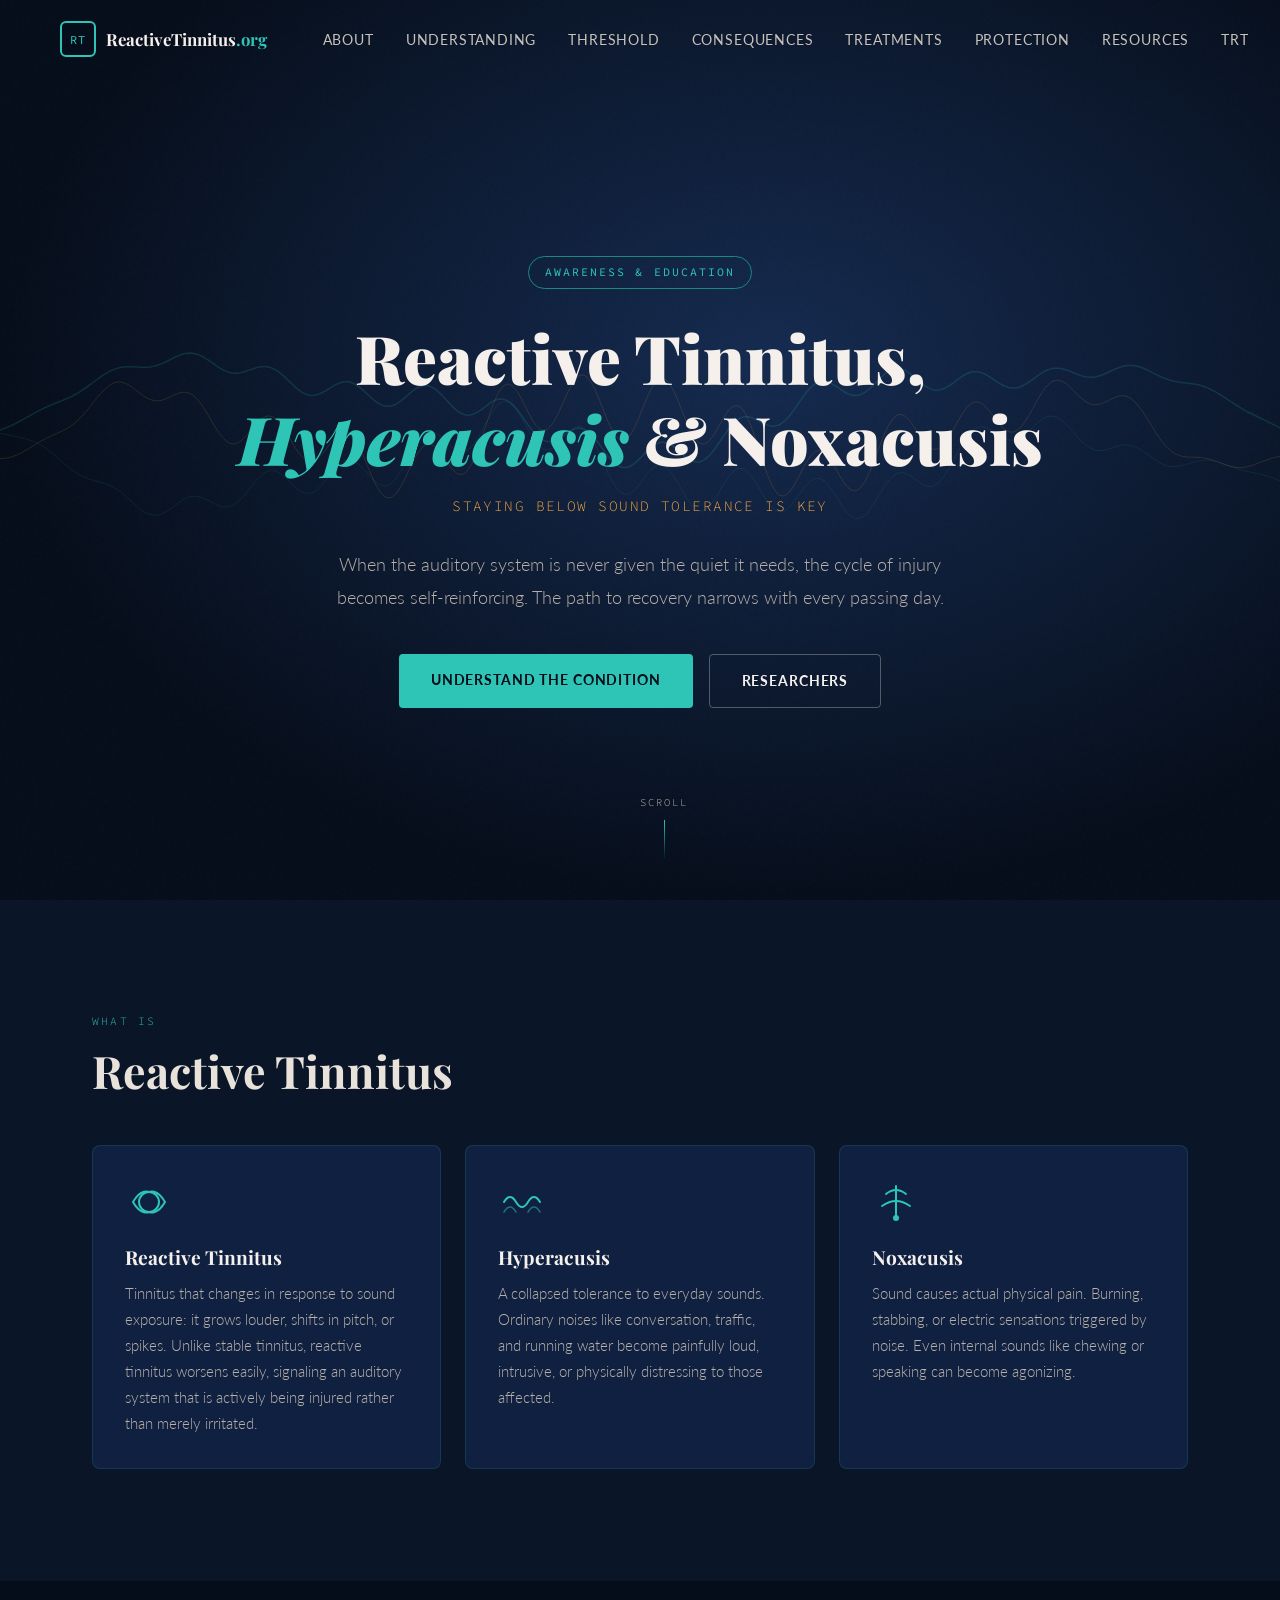
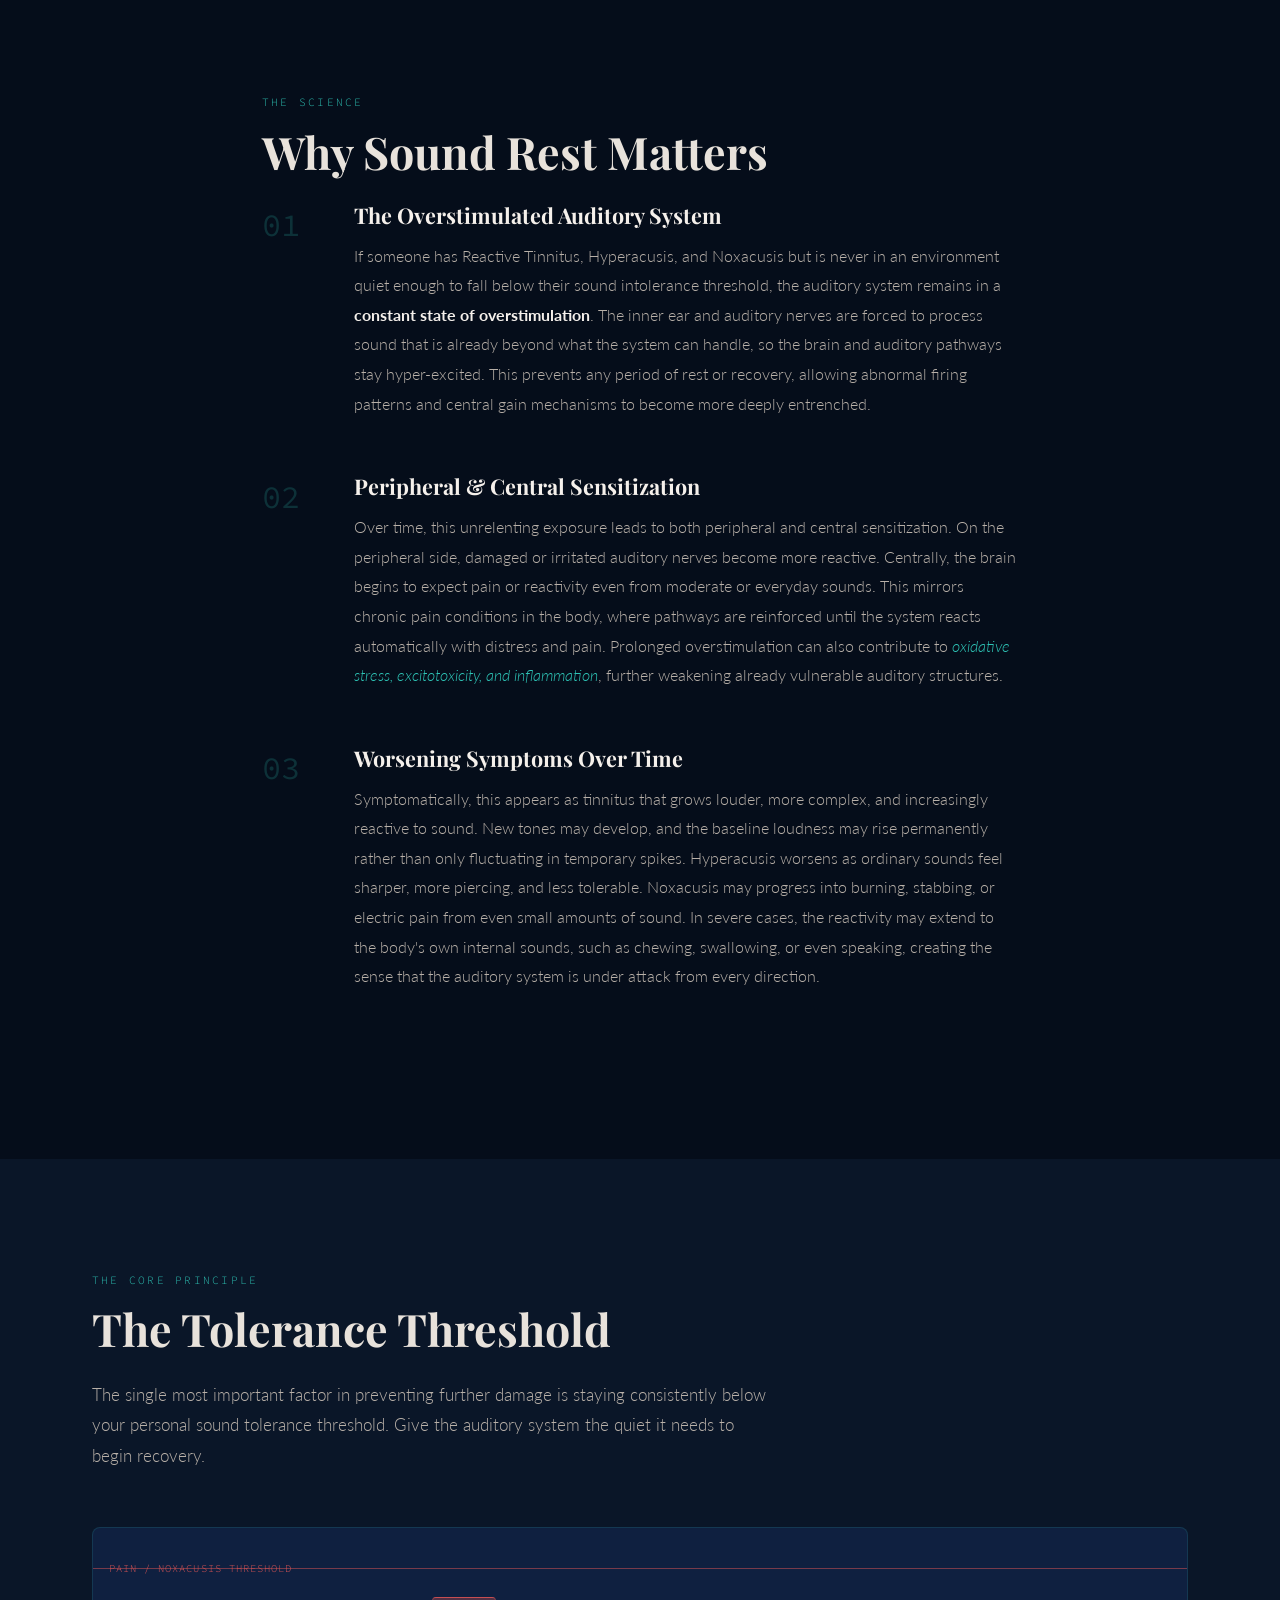
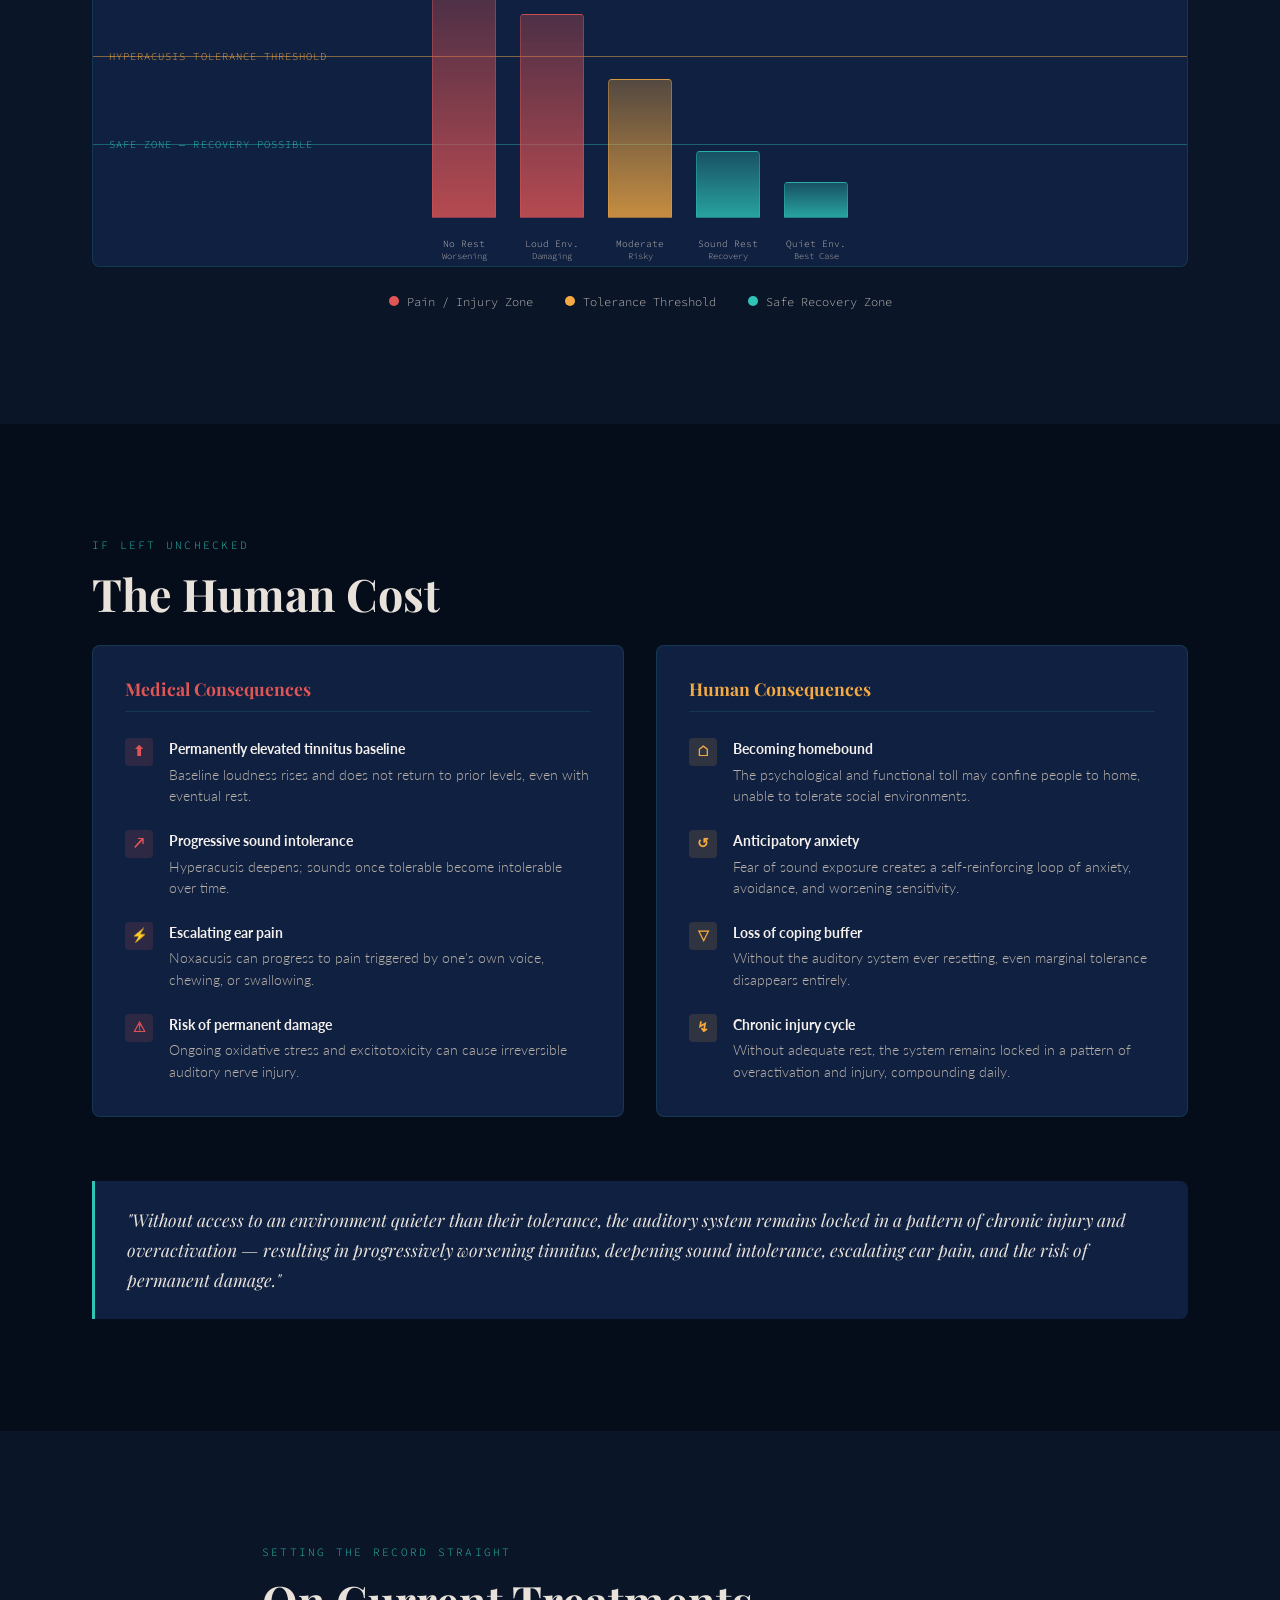
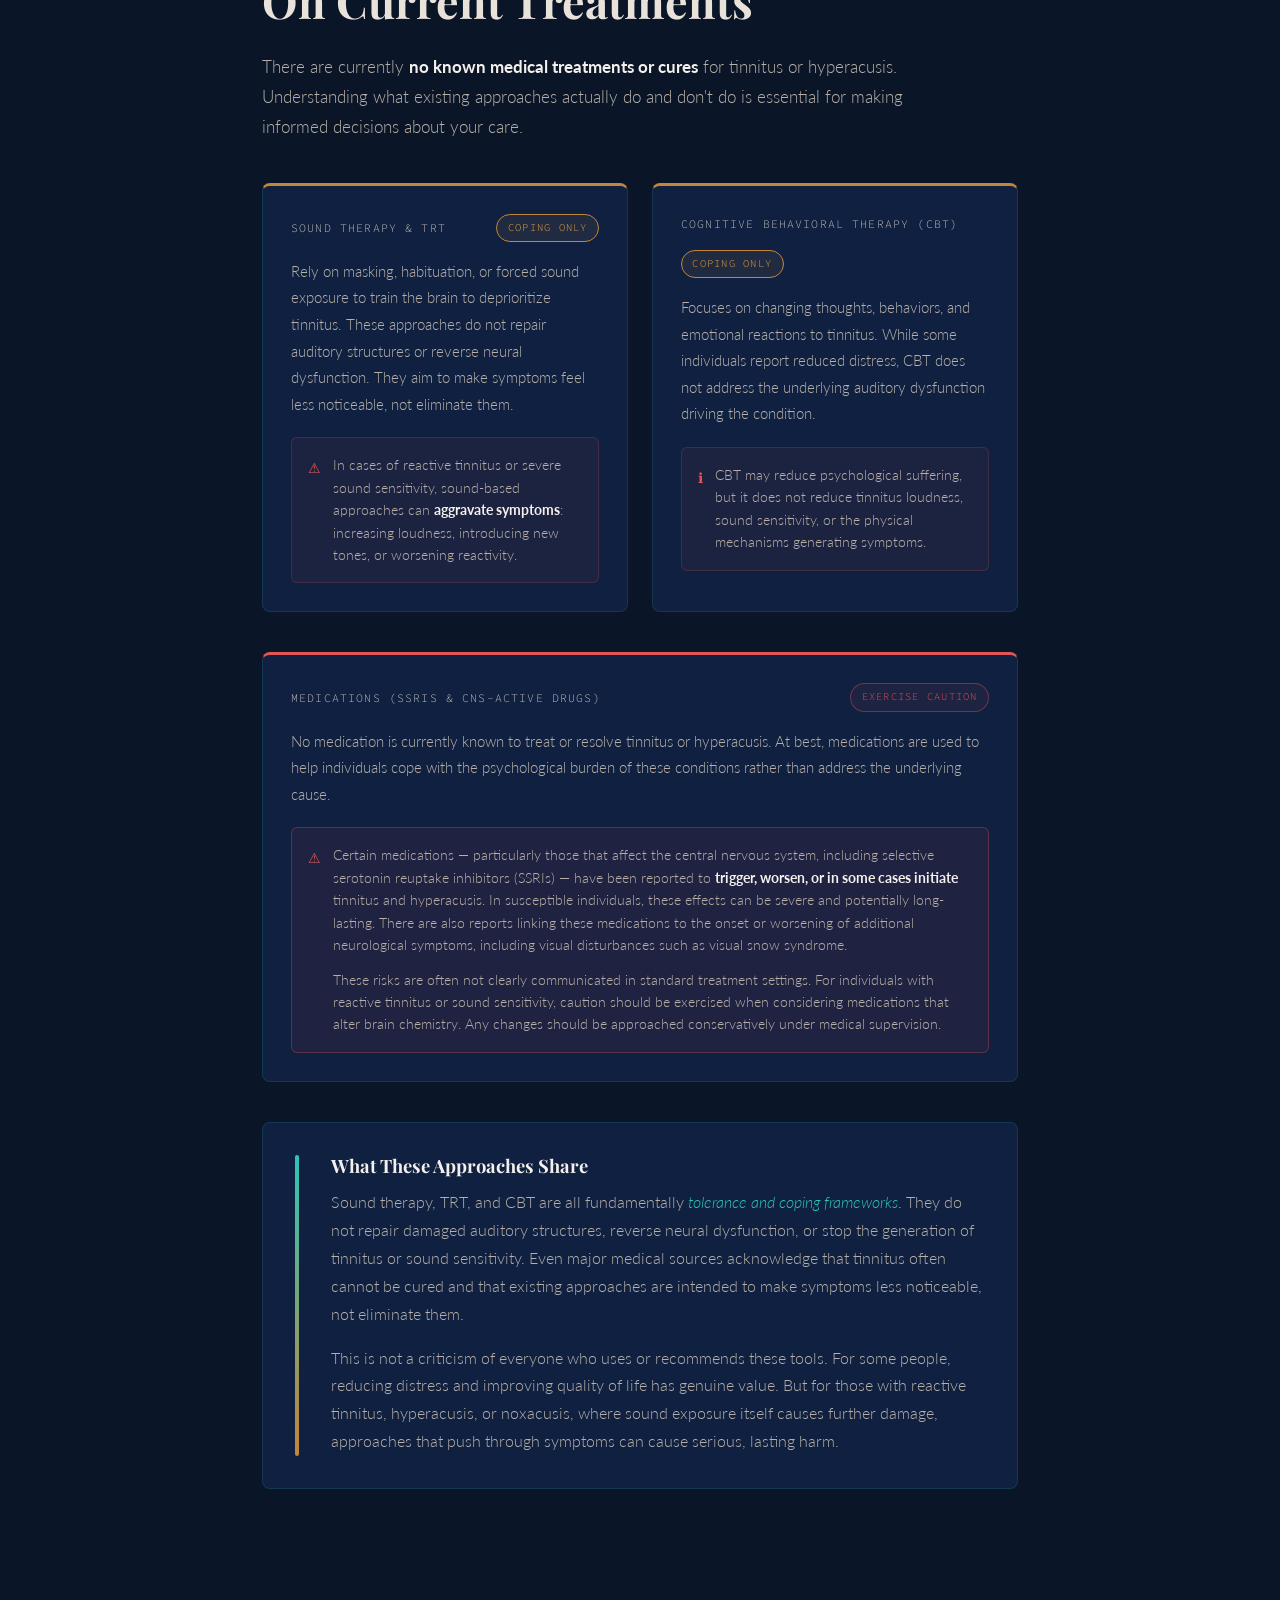
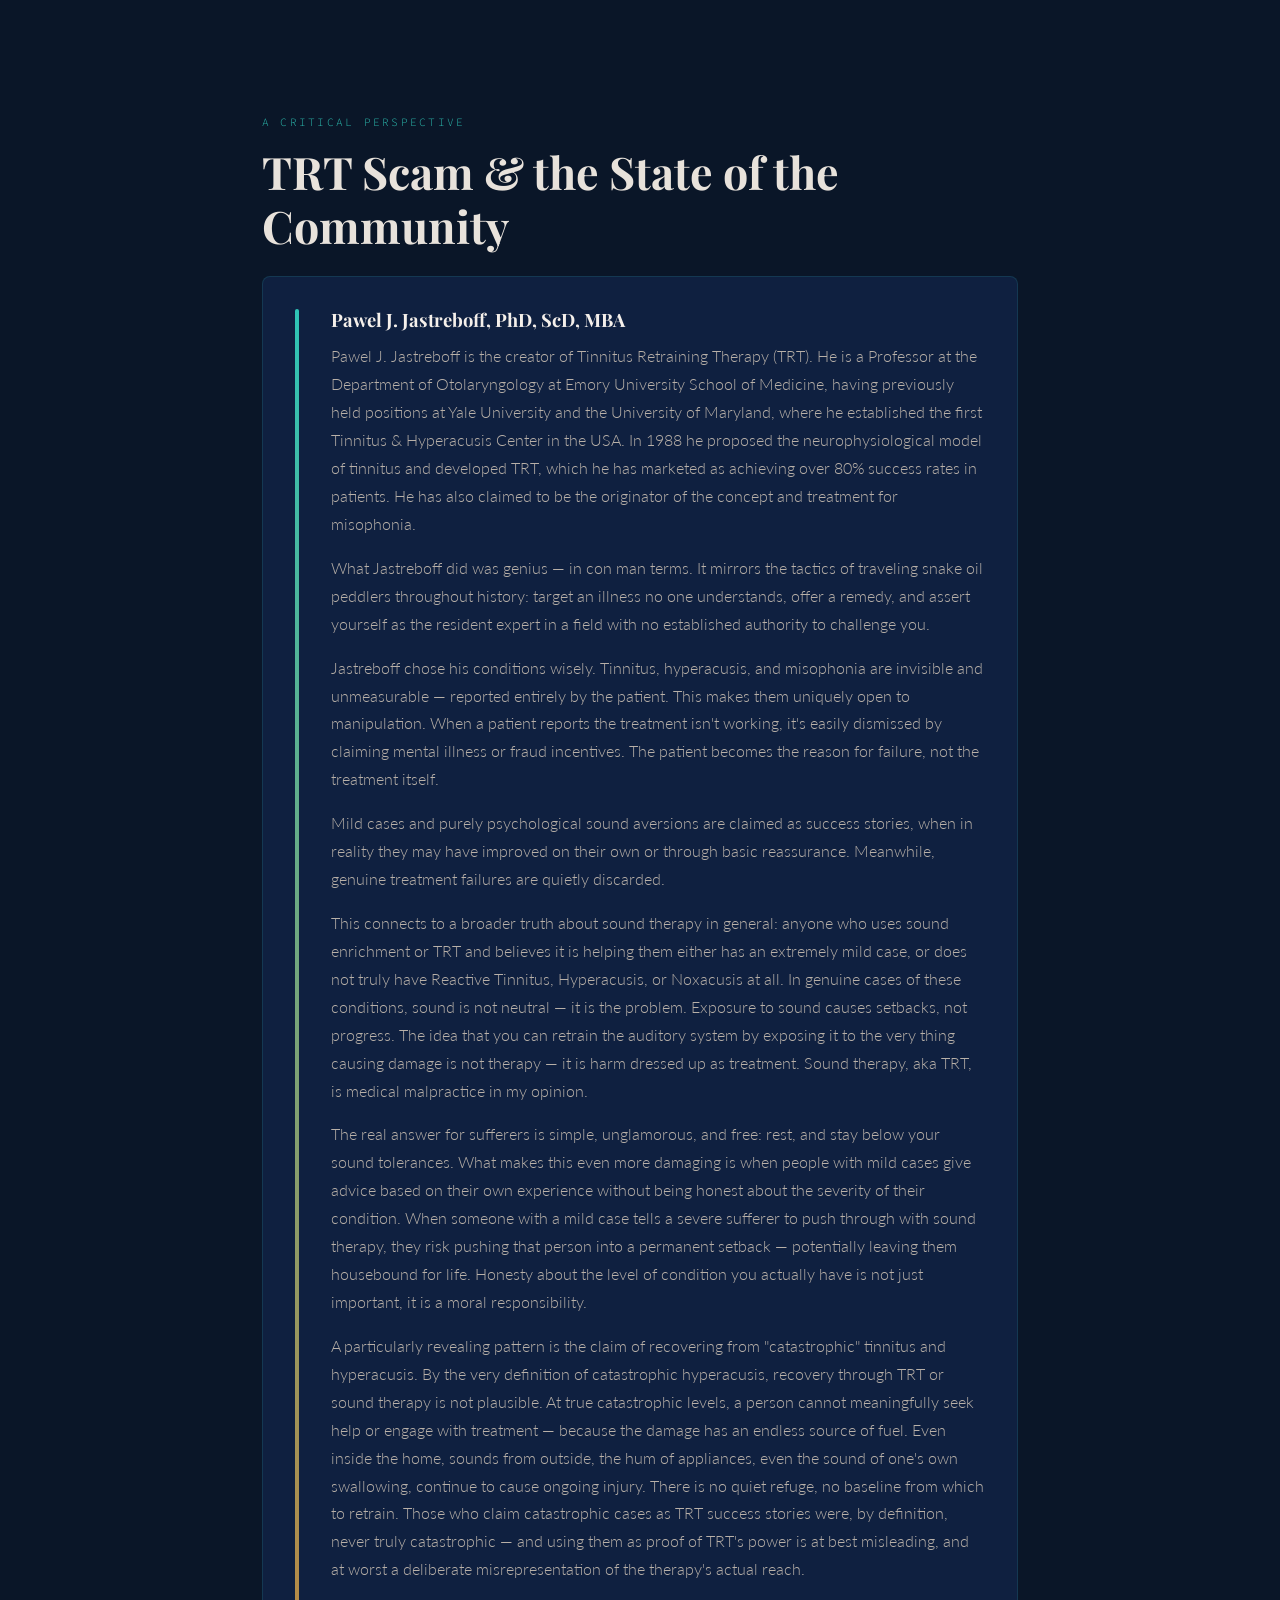
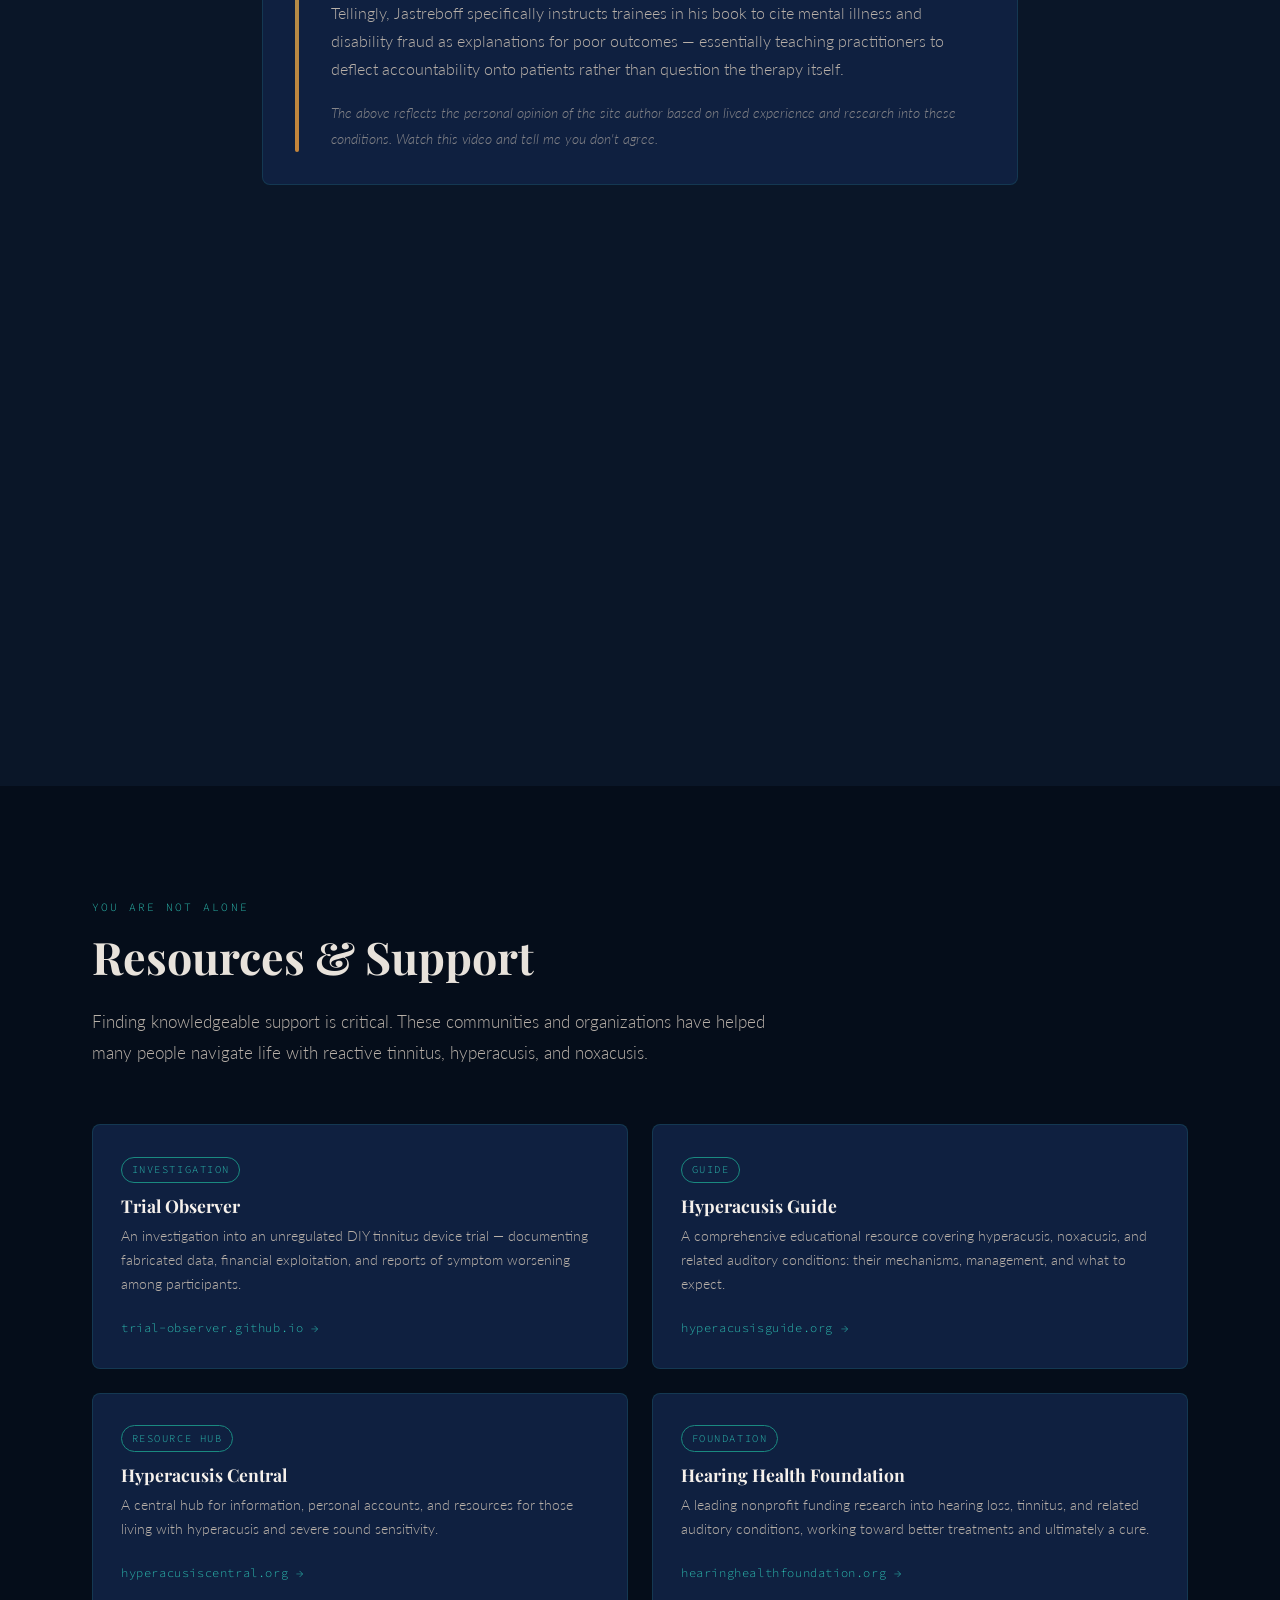
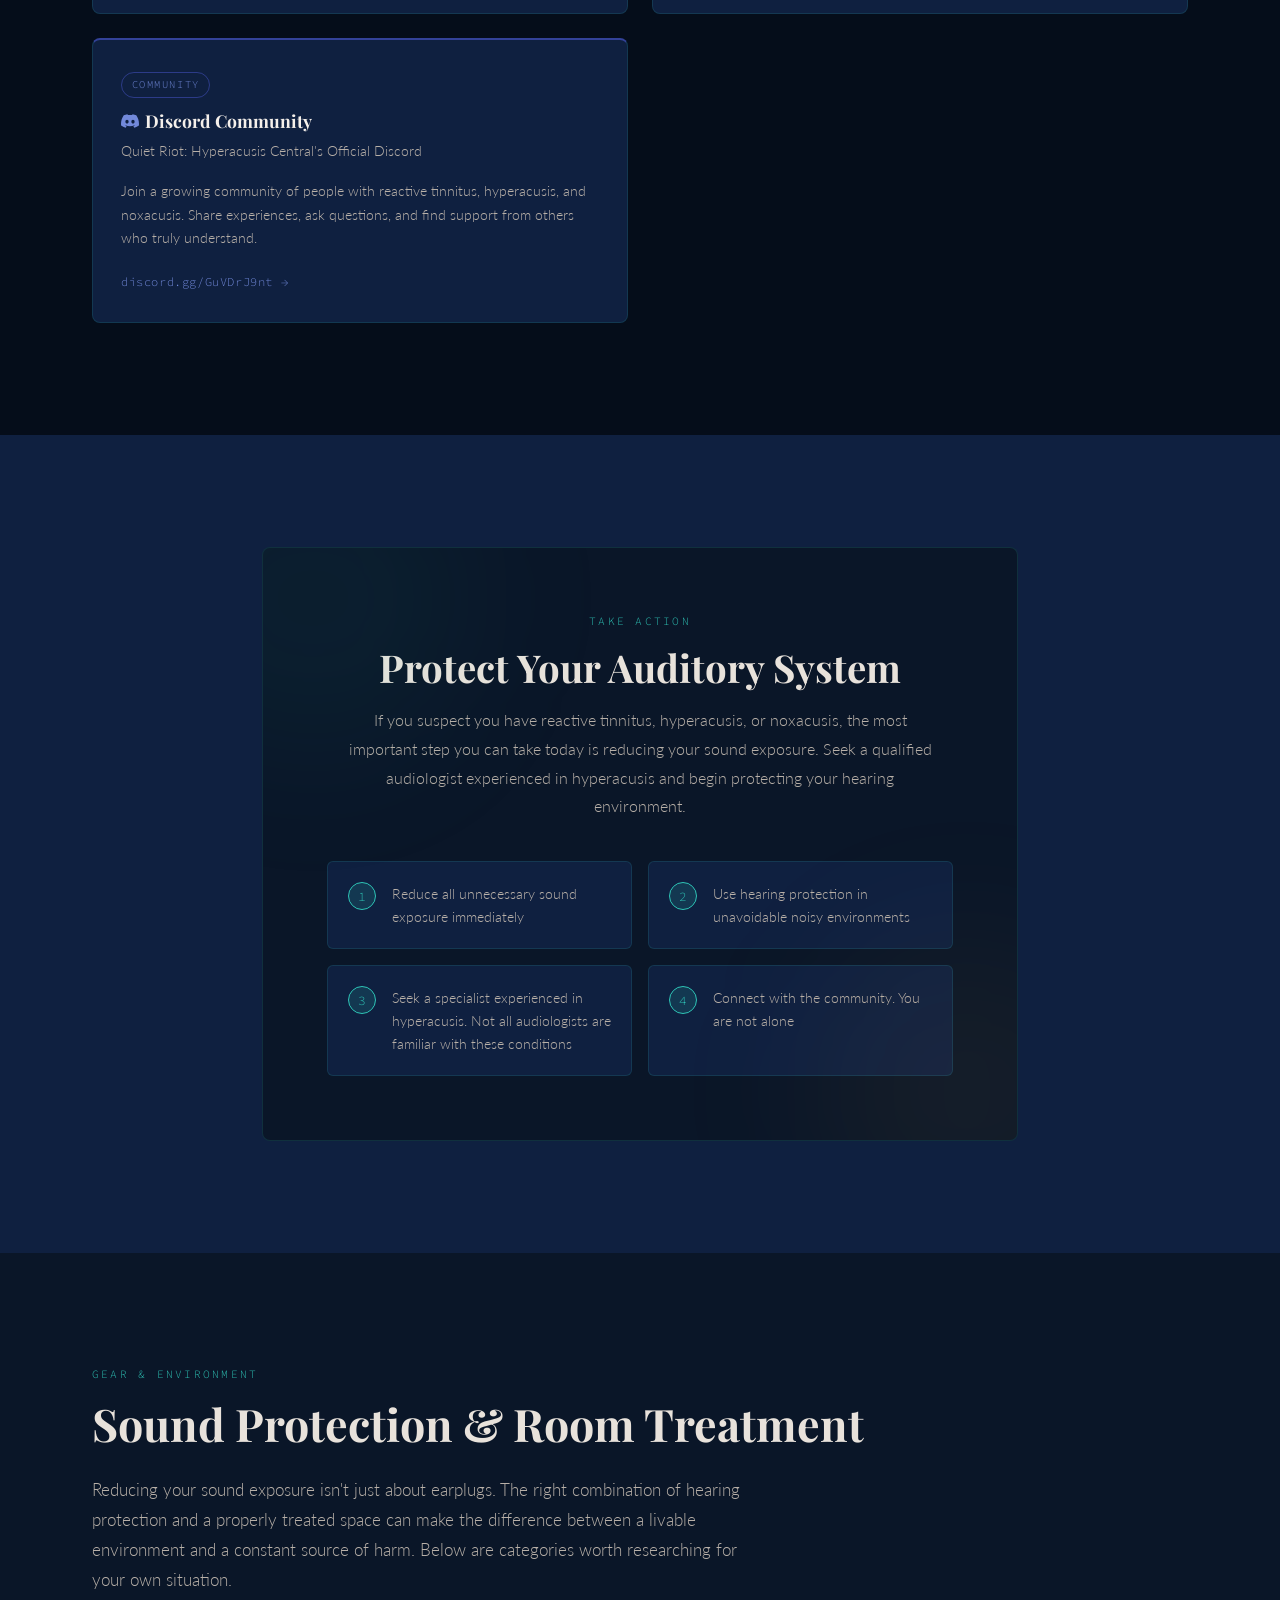
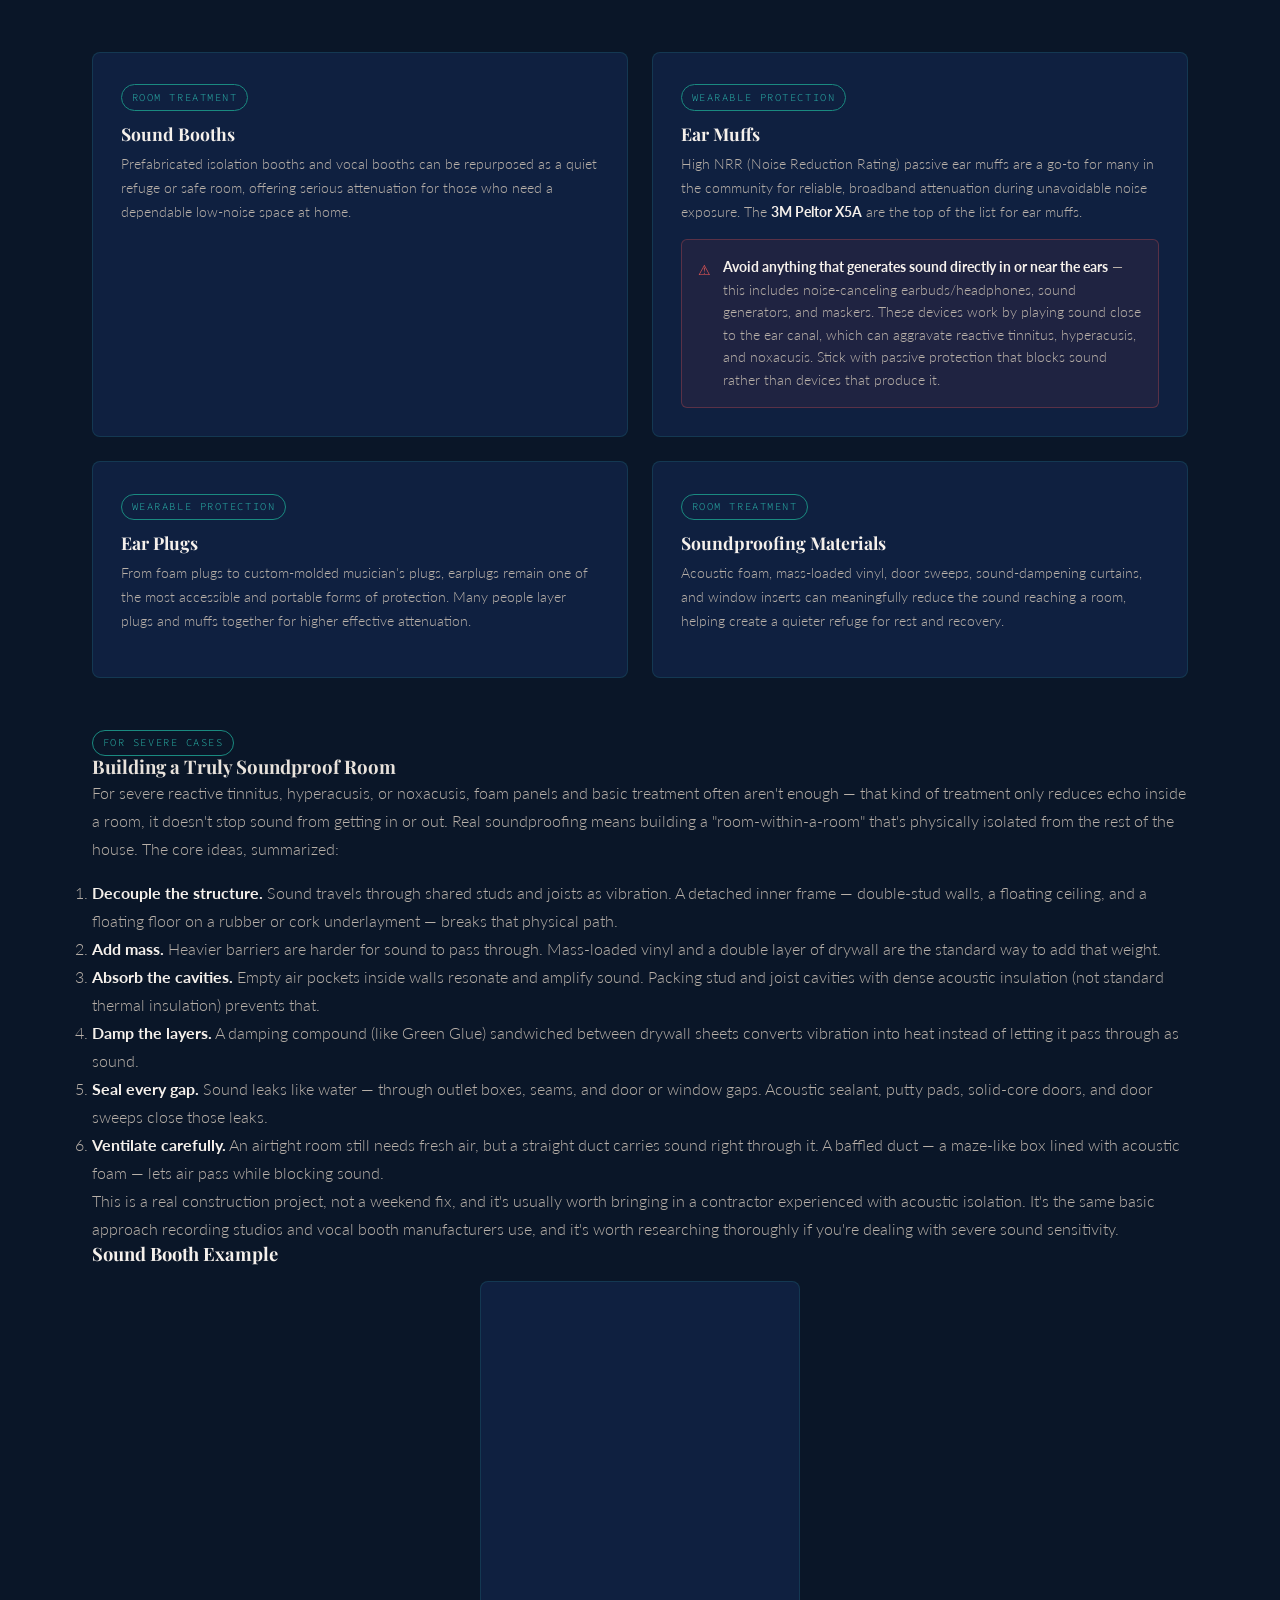
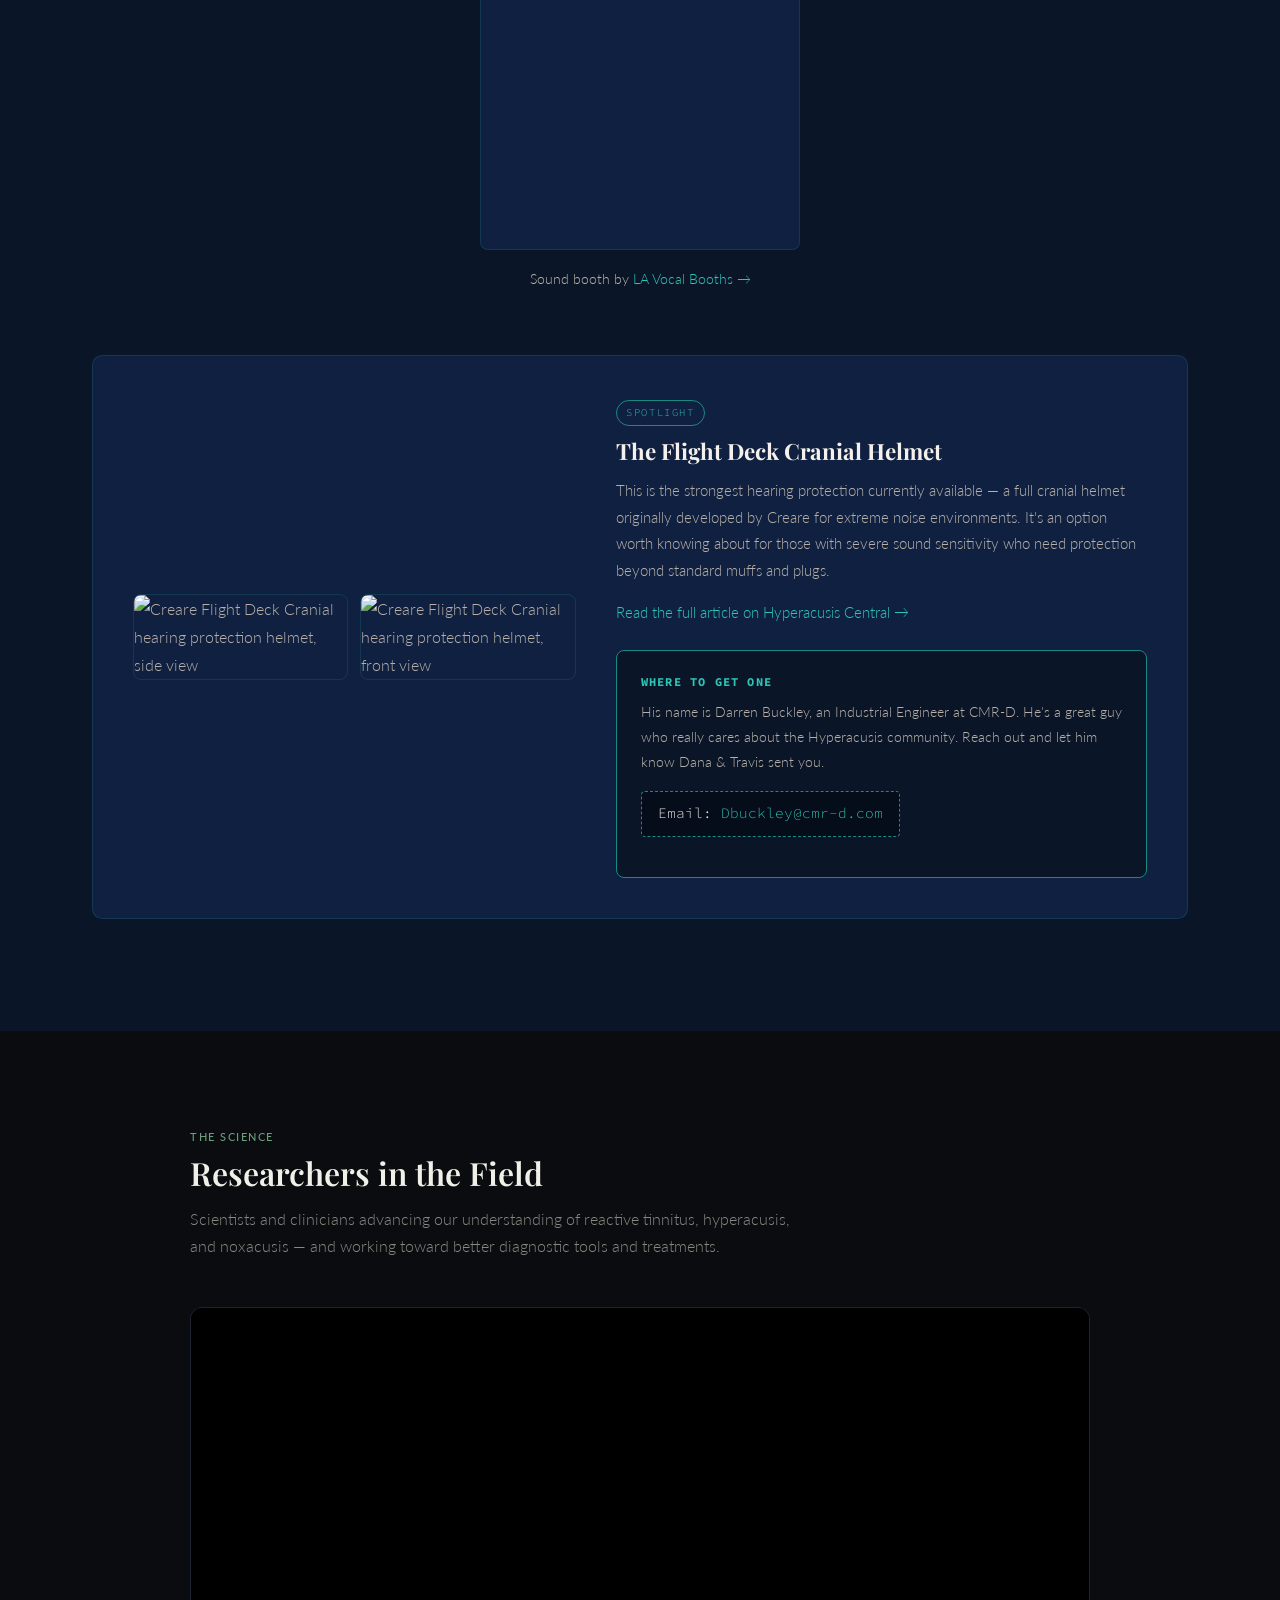
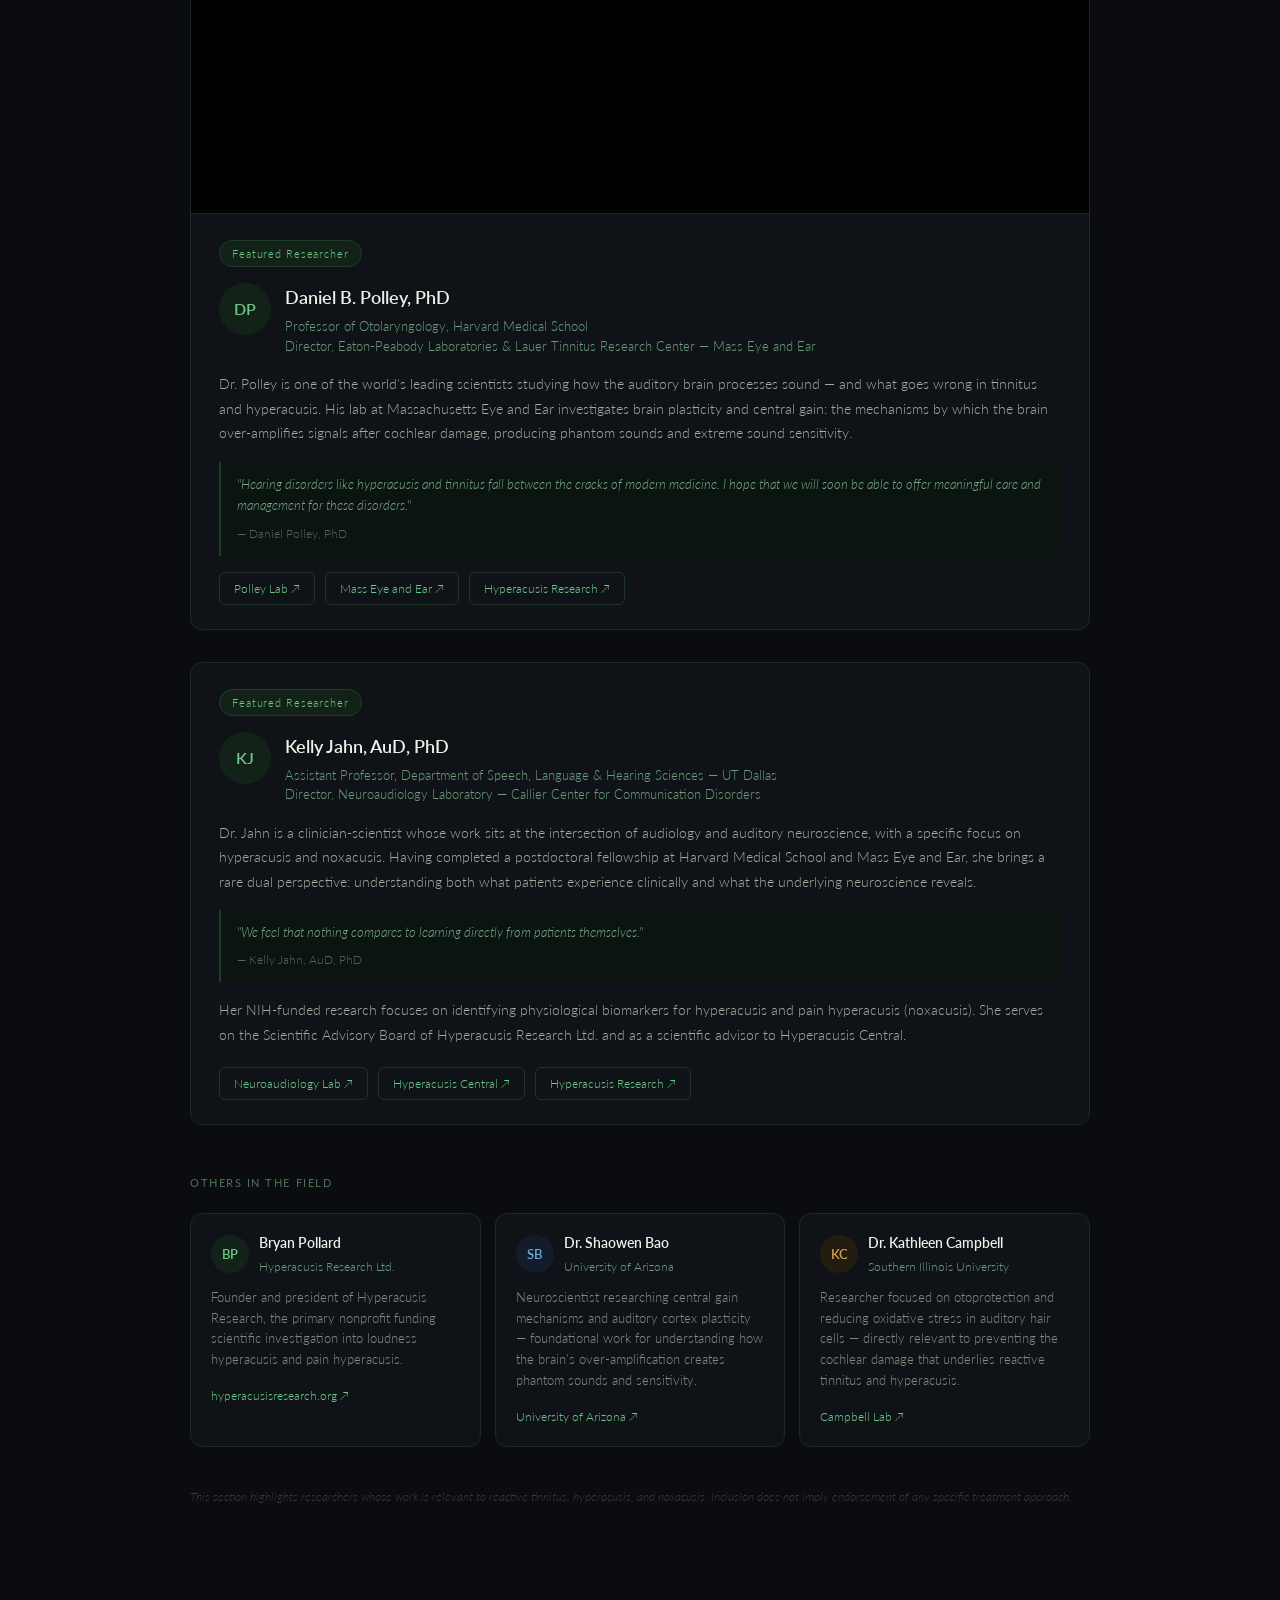
==== commit 5f143346: "Rename index (1).html to index.html" ====
--- a/index.html
+++ b/index.html
@@ -530,6 +530,21 @@
         </div>
       </div>
 
+      <div class="severe-case-card" data-animate>
+        <span class="resource-tag">For Severe Cases</span>
+        <h3>Building a Truly Soundproof Room</h3>
+        <p>For severe reactive tinnitus, hyperacusis, or noxacusis, foam panels and basic treatment often aren't enough — that kind of treatment only reduces echo inside a room, it doesn't stop sound from getting in or out. Real soundproofing means building a "room-within-a-room" that's physically isolated from the rest of the house. The core ideas, summarized:</p>
+        <ol class="severe-case-list">
+          <li><strong>Decouple the structure.</strong> Sound travels through shared studs and joists as vibration. A detached inner frame — double-stud walls, a floating ceiling, and a floating floor on a rubber or cork underlayment — breaks that physical path.</li>
+          <li><strong>Add mass.</strong> Heavier barriers are harder for sound to pass through. Mass-loaded vinyl and a double layer of drywall are the standard way to add that weight.</li>
+          <li><strong>Absorb the cavities.</strong> Empty air pockets inside walls resonate and amplify sound. Packing stud and joist cavities with dense acoustic insulation (not standard thermal insulation) prevents that.</li>
+          <li><strong>Damp the layers.</strong> A damping compound (like Green Glue) sandwiched between drywall sheets converts vibration into heat instead of letting it pass through as sound.</li>
+          <li><strong>Seal every gap.</strong> Sound leaks like water — through outlet boxes, seams, and door or window gaps. Acoustic sealant, putty pads, solid-core doors, and door sweeps close those leaks.</li>
+          <li><strong>Ventilate carefully.</strong> An airtight room still needs fresh air, but a straight duct carries sound right through it. A baffled duct — a maze-like box lined with acoustic foam — lets air pass while blocking sound.</li>
+        </ol>
+        <p class="severe-case-note">This is a real construction project, not a weekend fix, and it's usually worth bringing in a contractor experienced with acoustic isolation. It's the same basic approach recording studios and vocal booth manufacturers use, and it's worth researching thoroughly if you're dealing with severe sound sensitivity.</p>
+      </div>
+
       <div class="protection-video-wrap" data-animate>
         <h3 class="protection-subheading">Sound Booth Example</h3>
         <div class="video-embed-vertical">
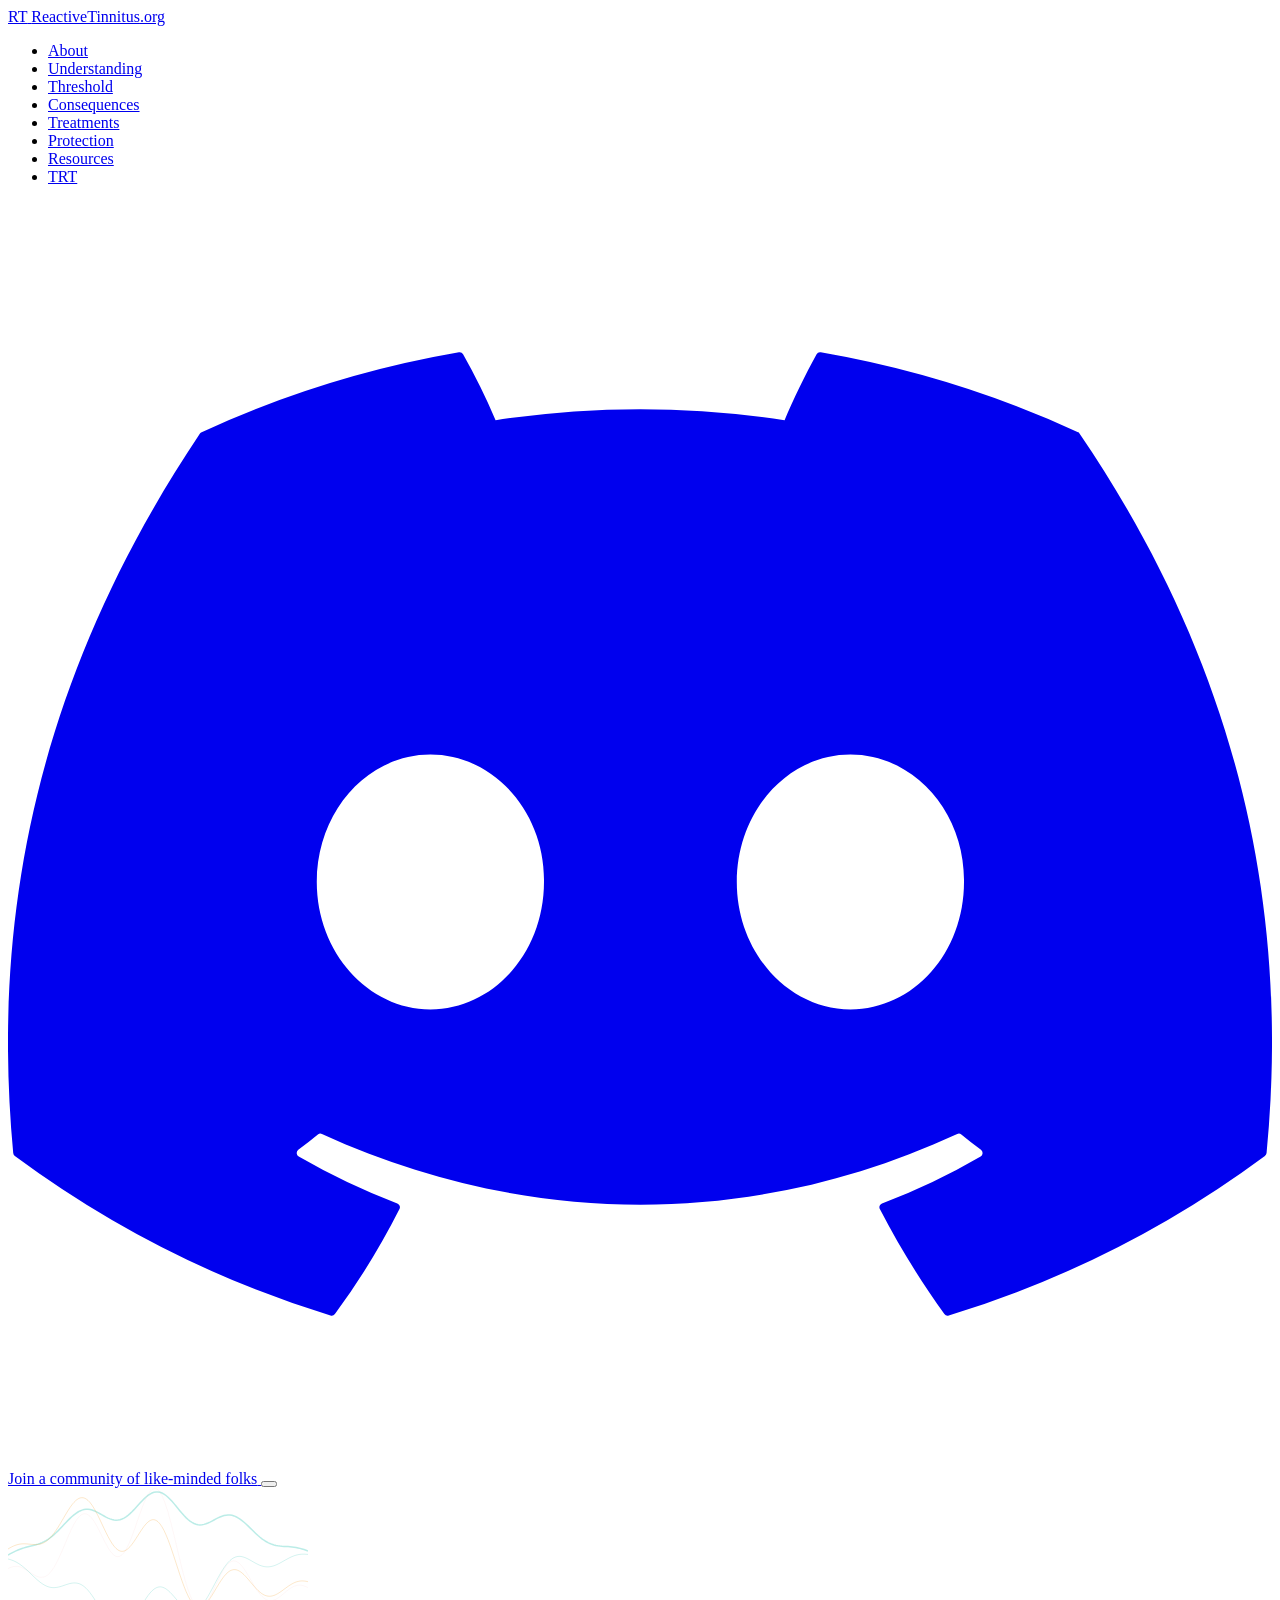
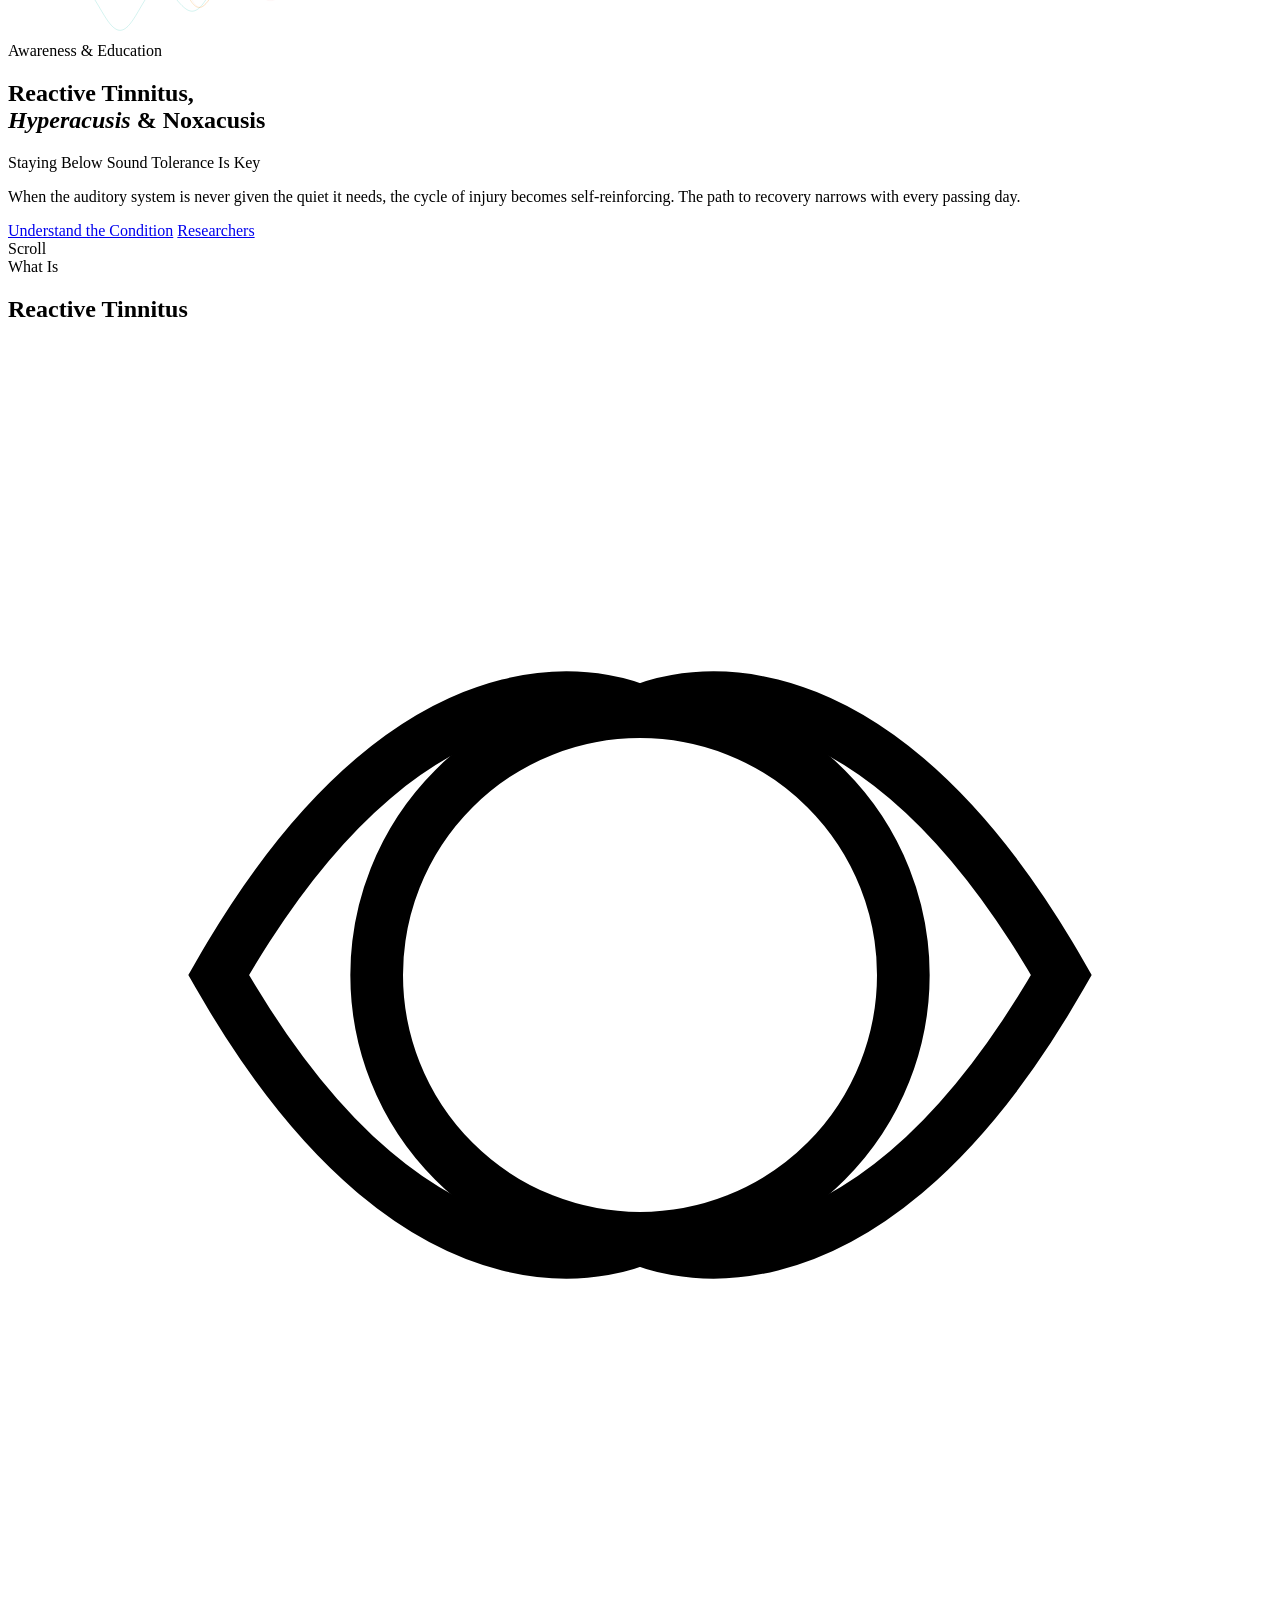
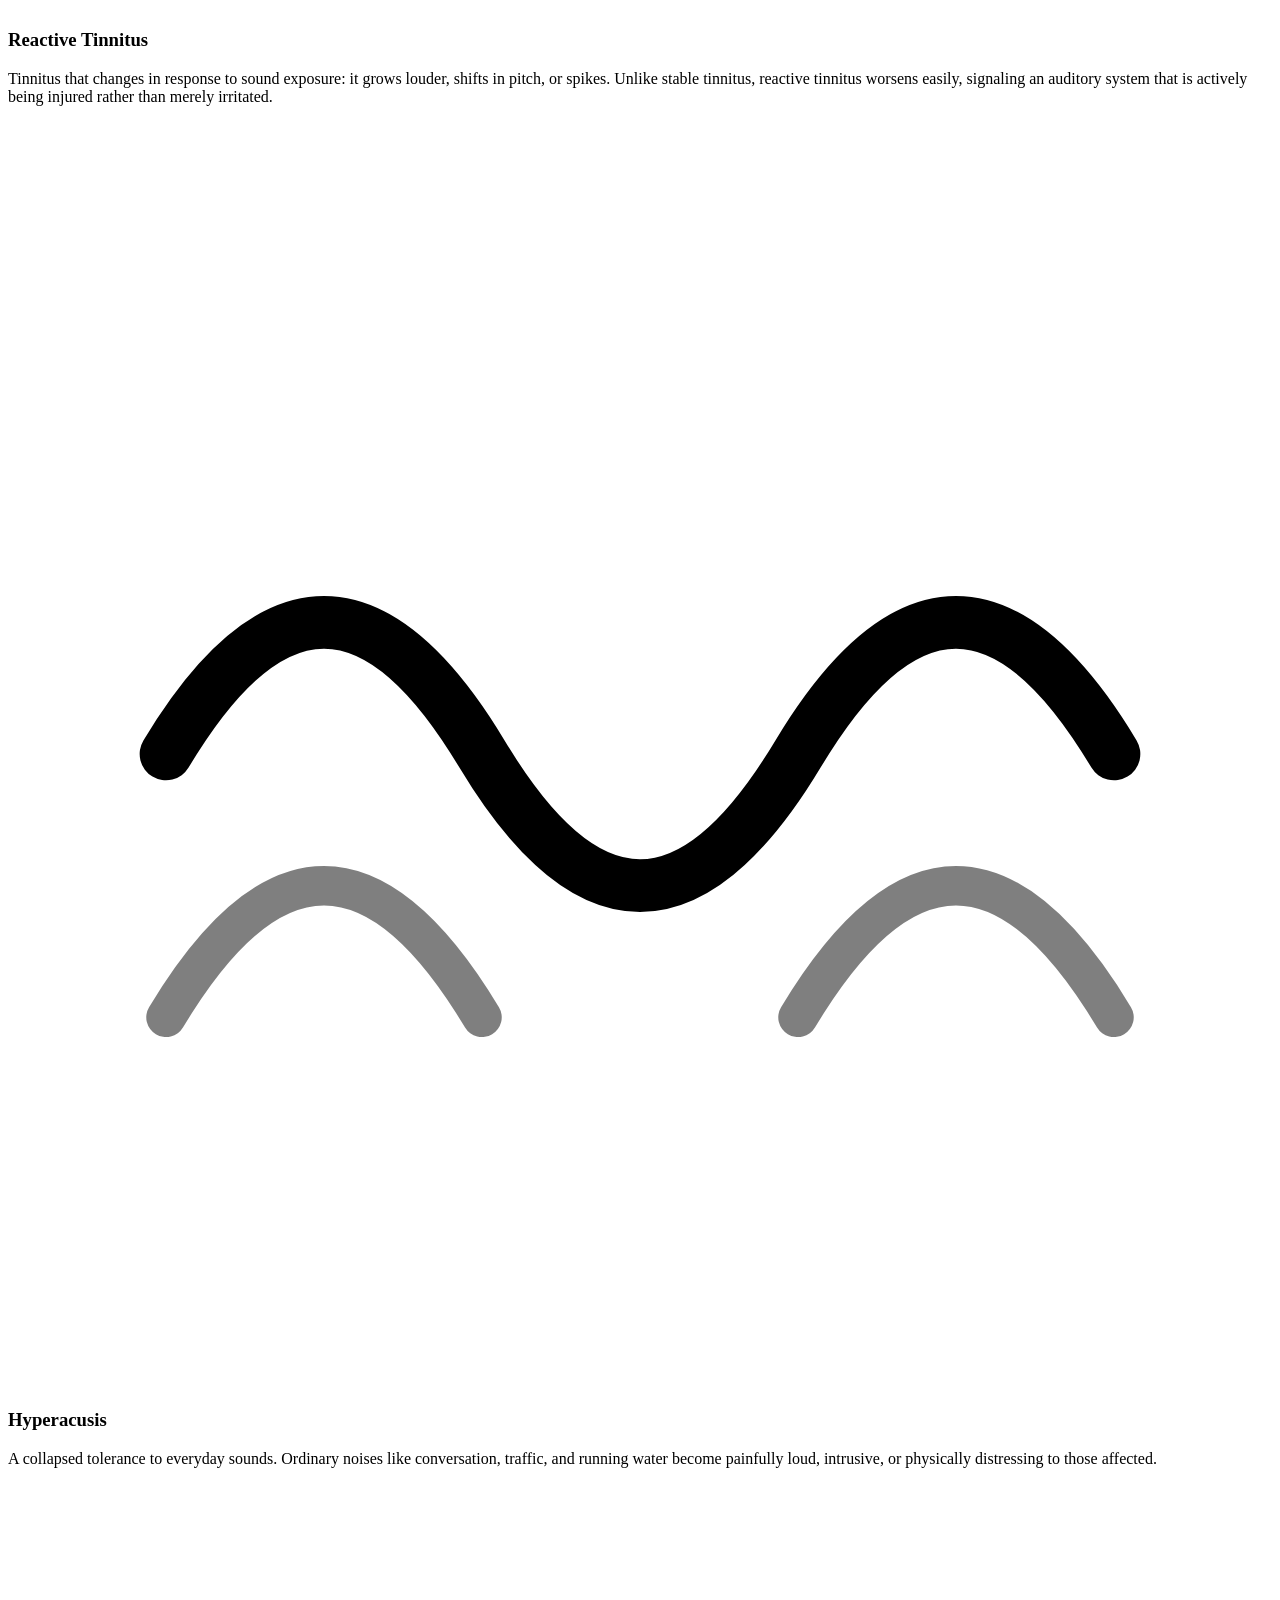
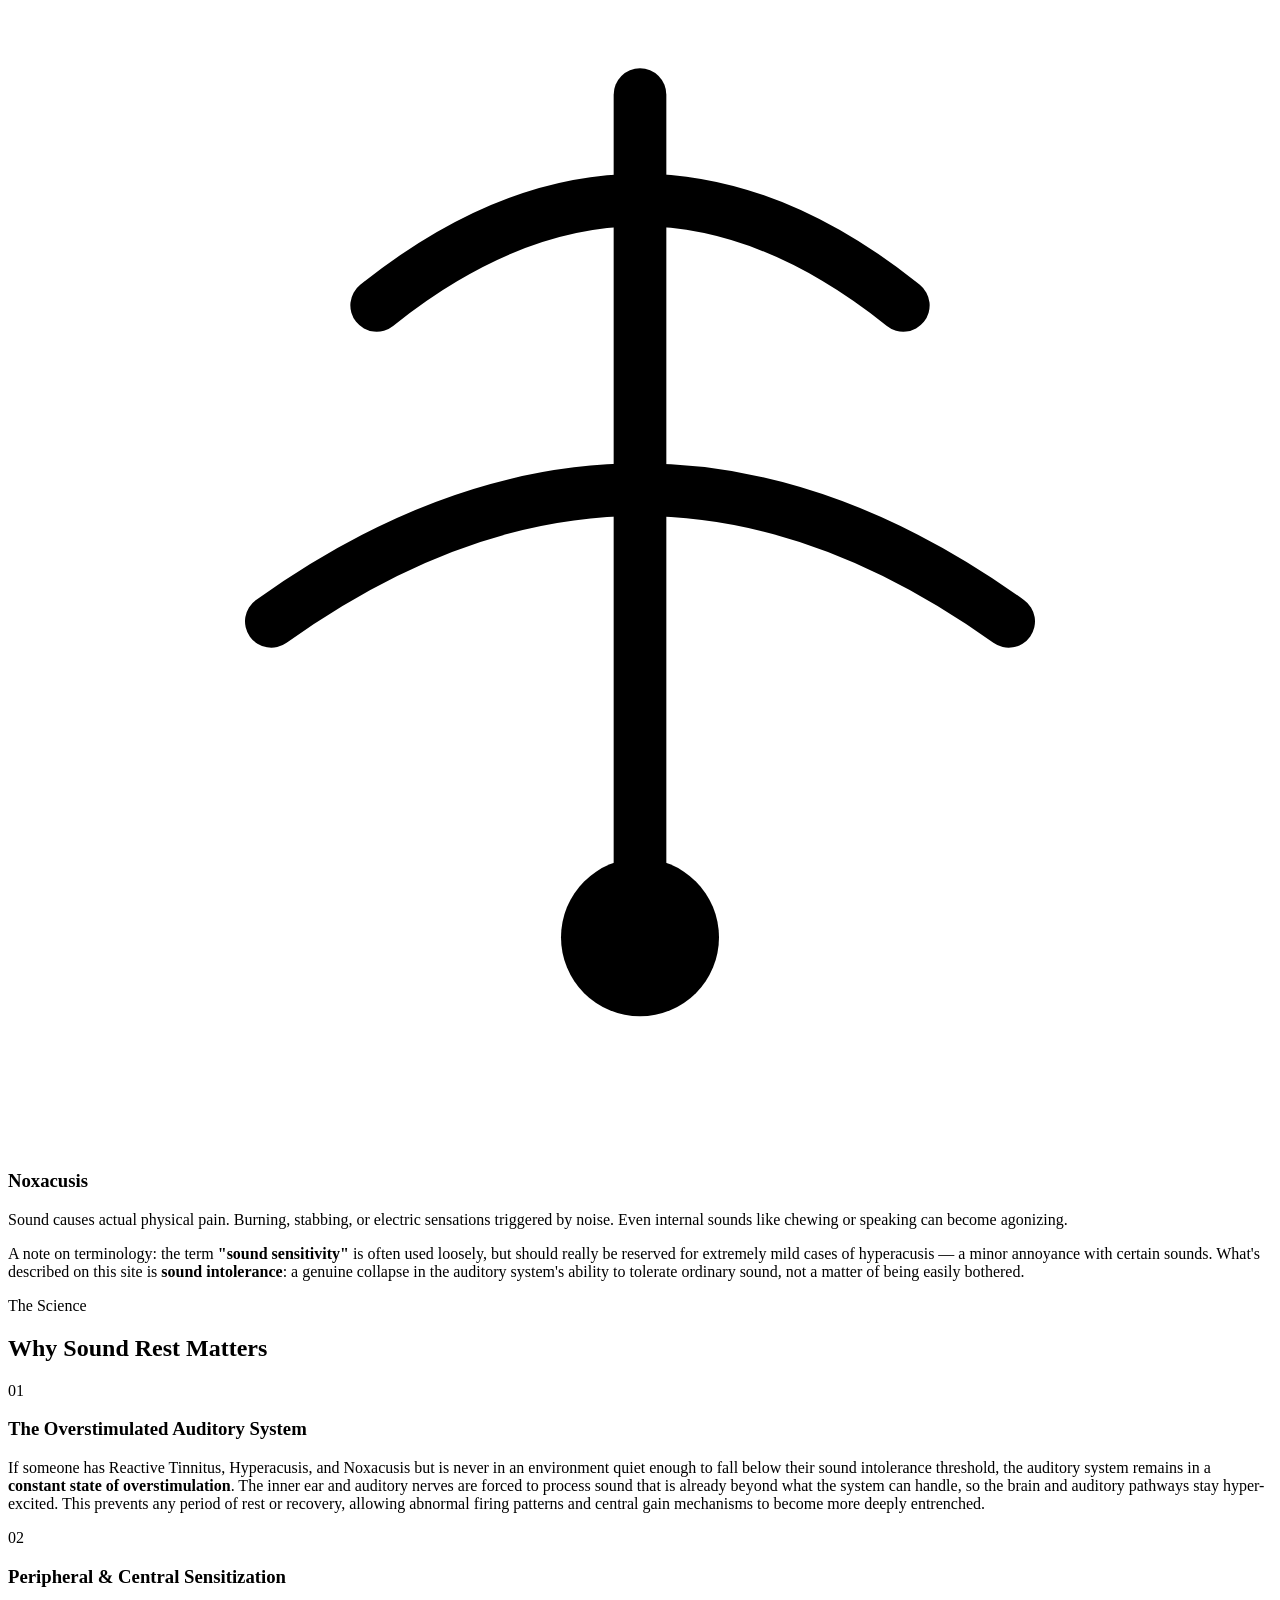
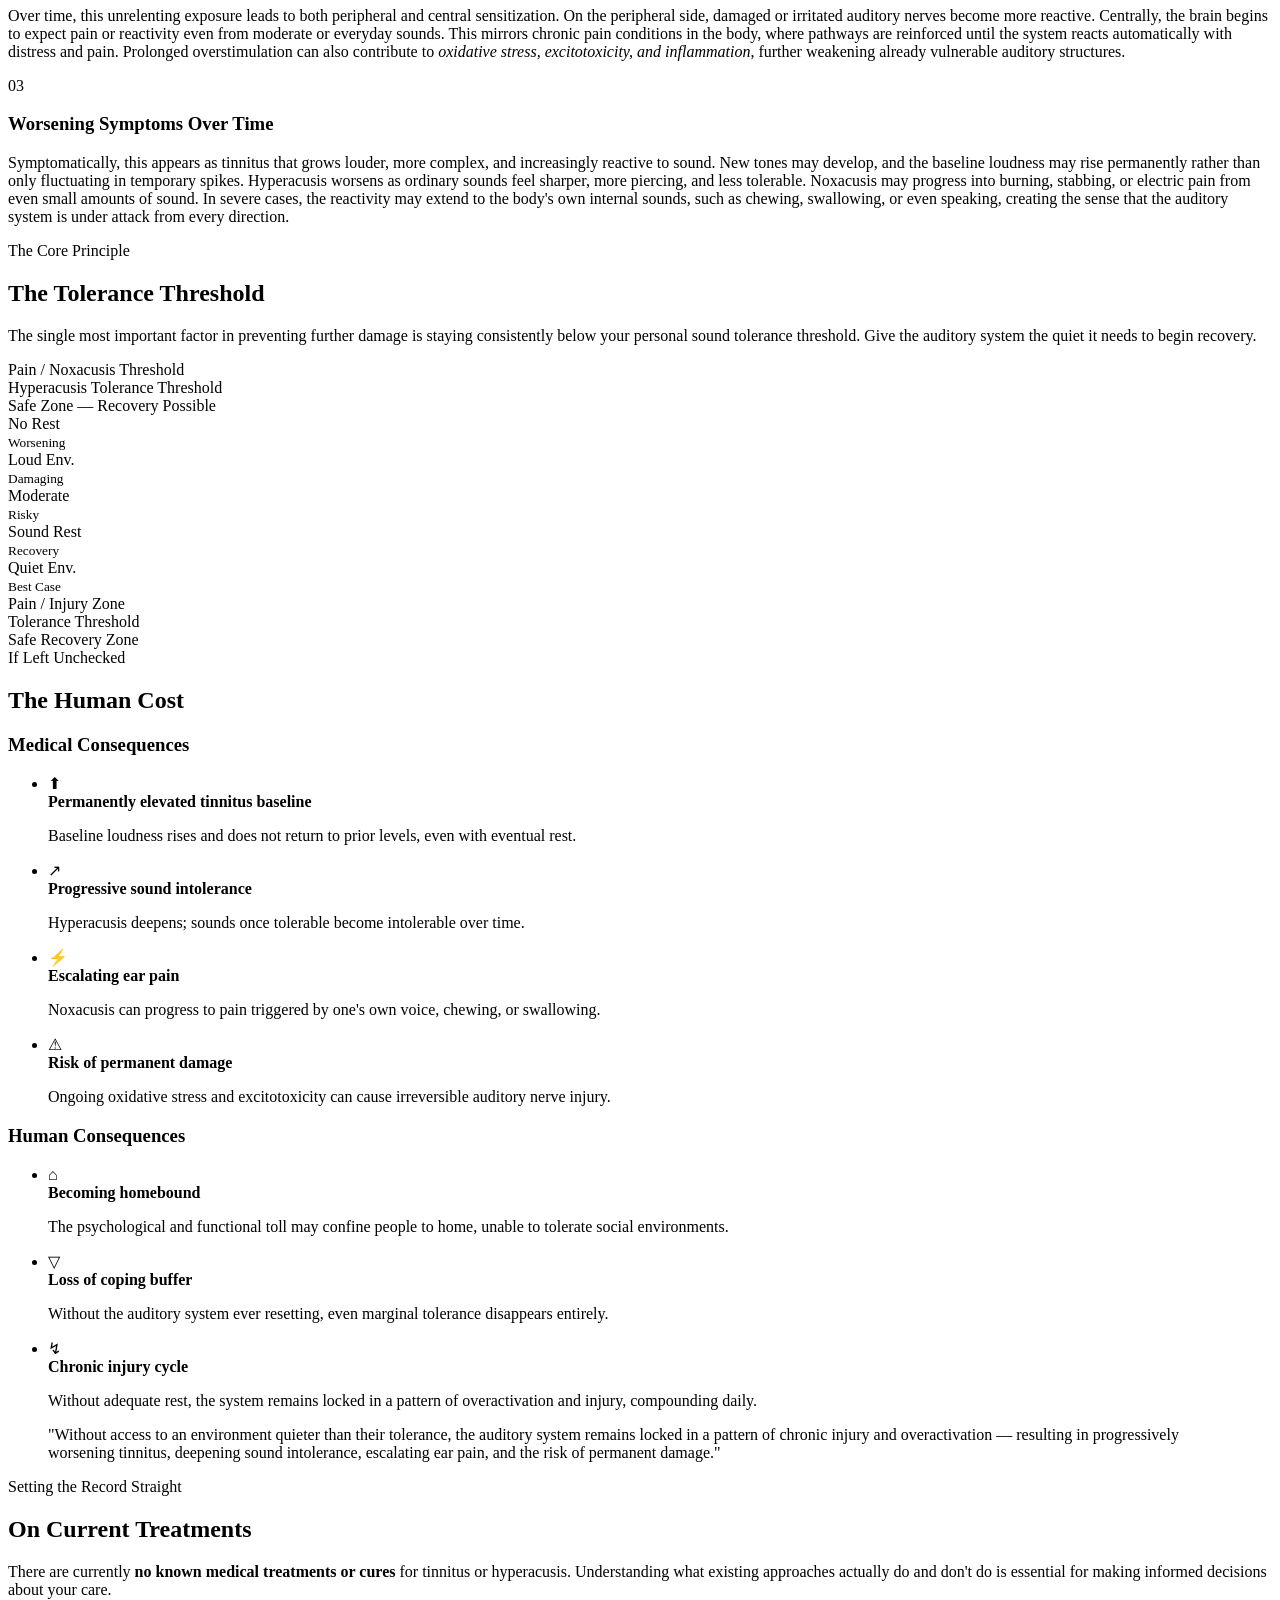
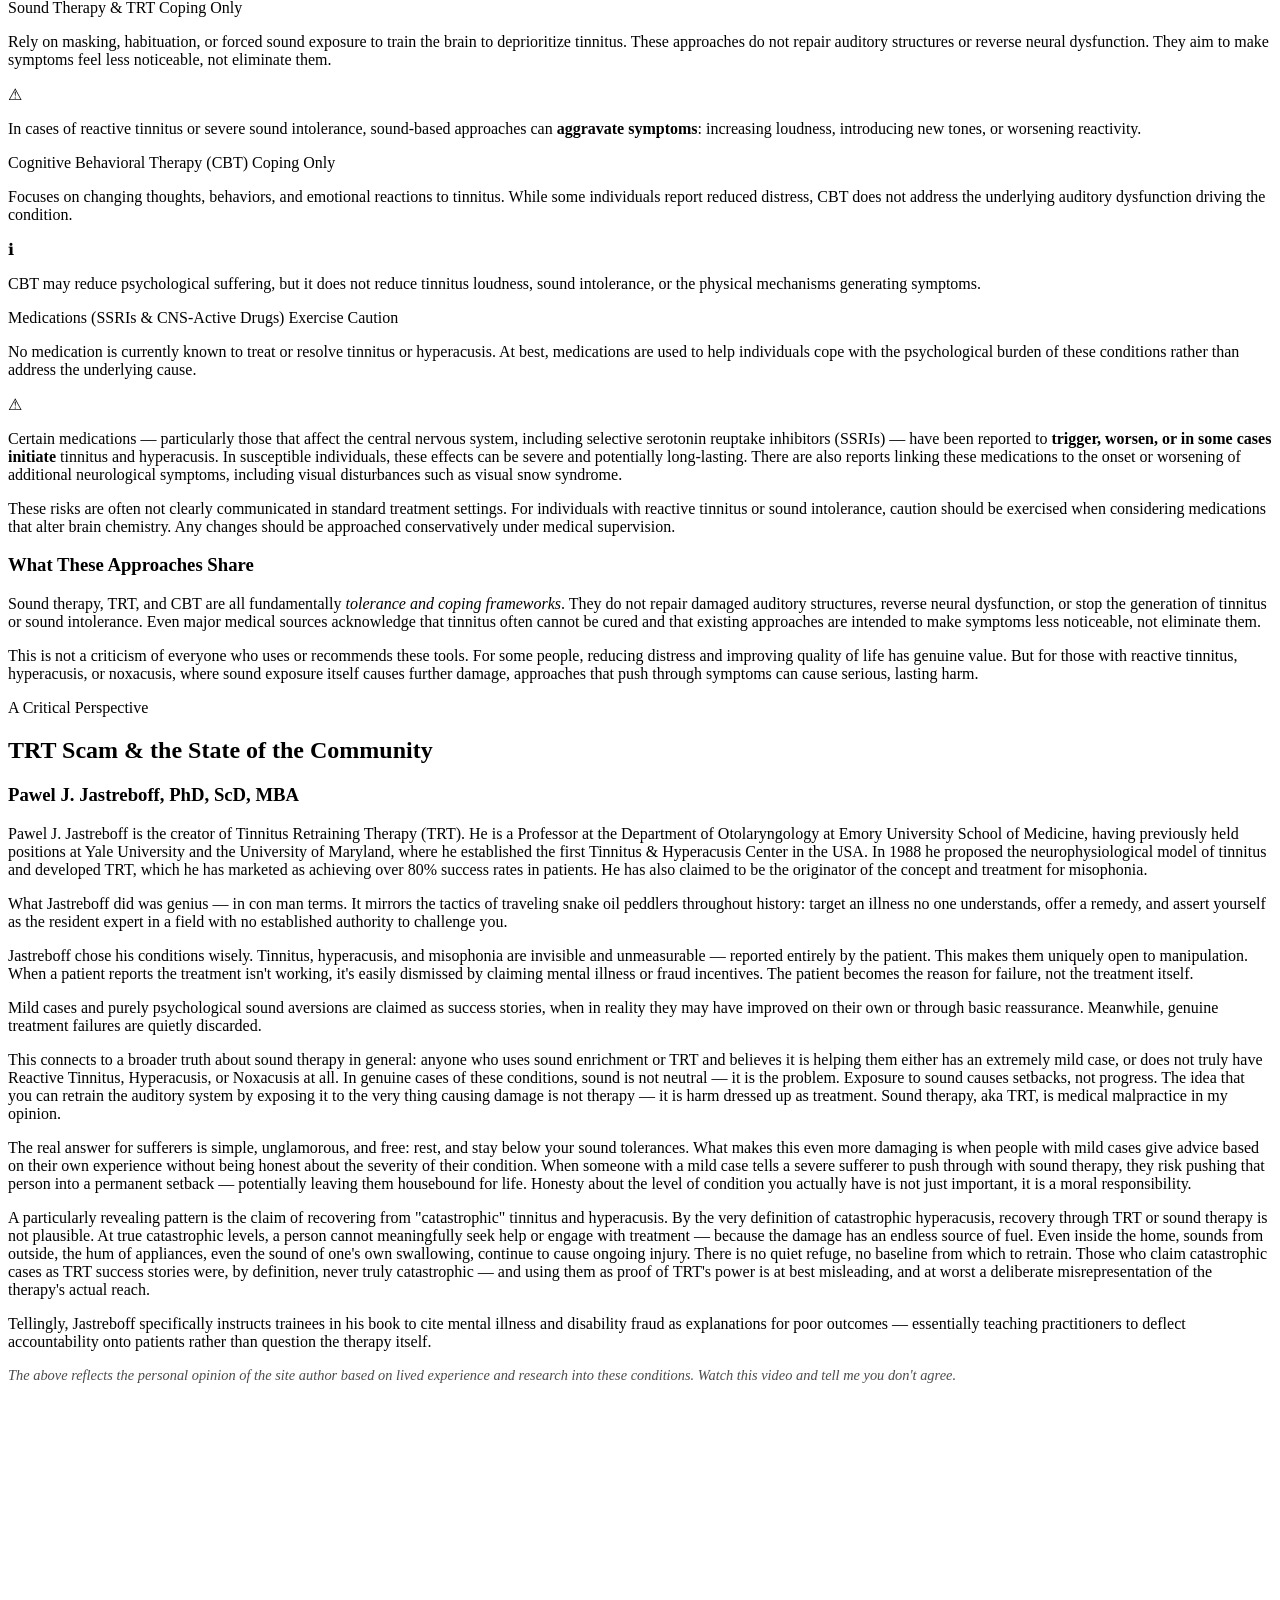
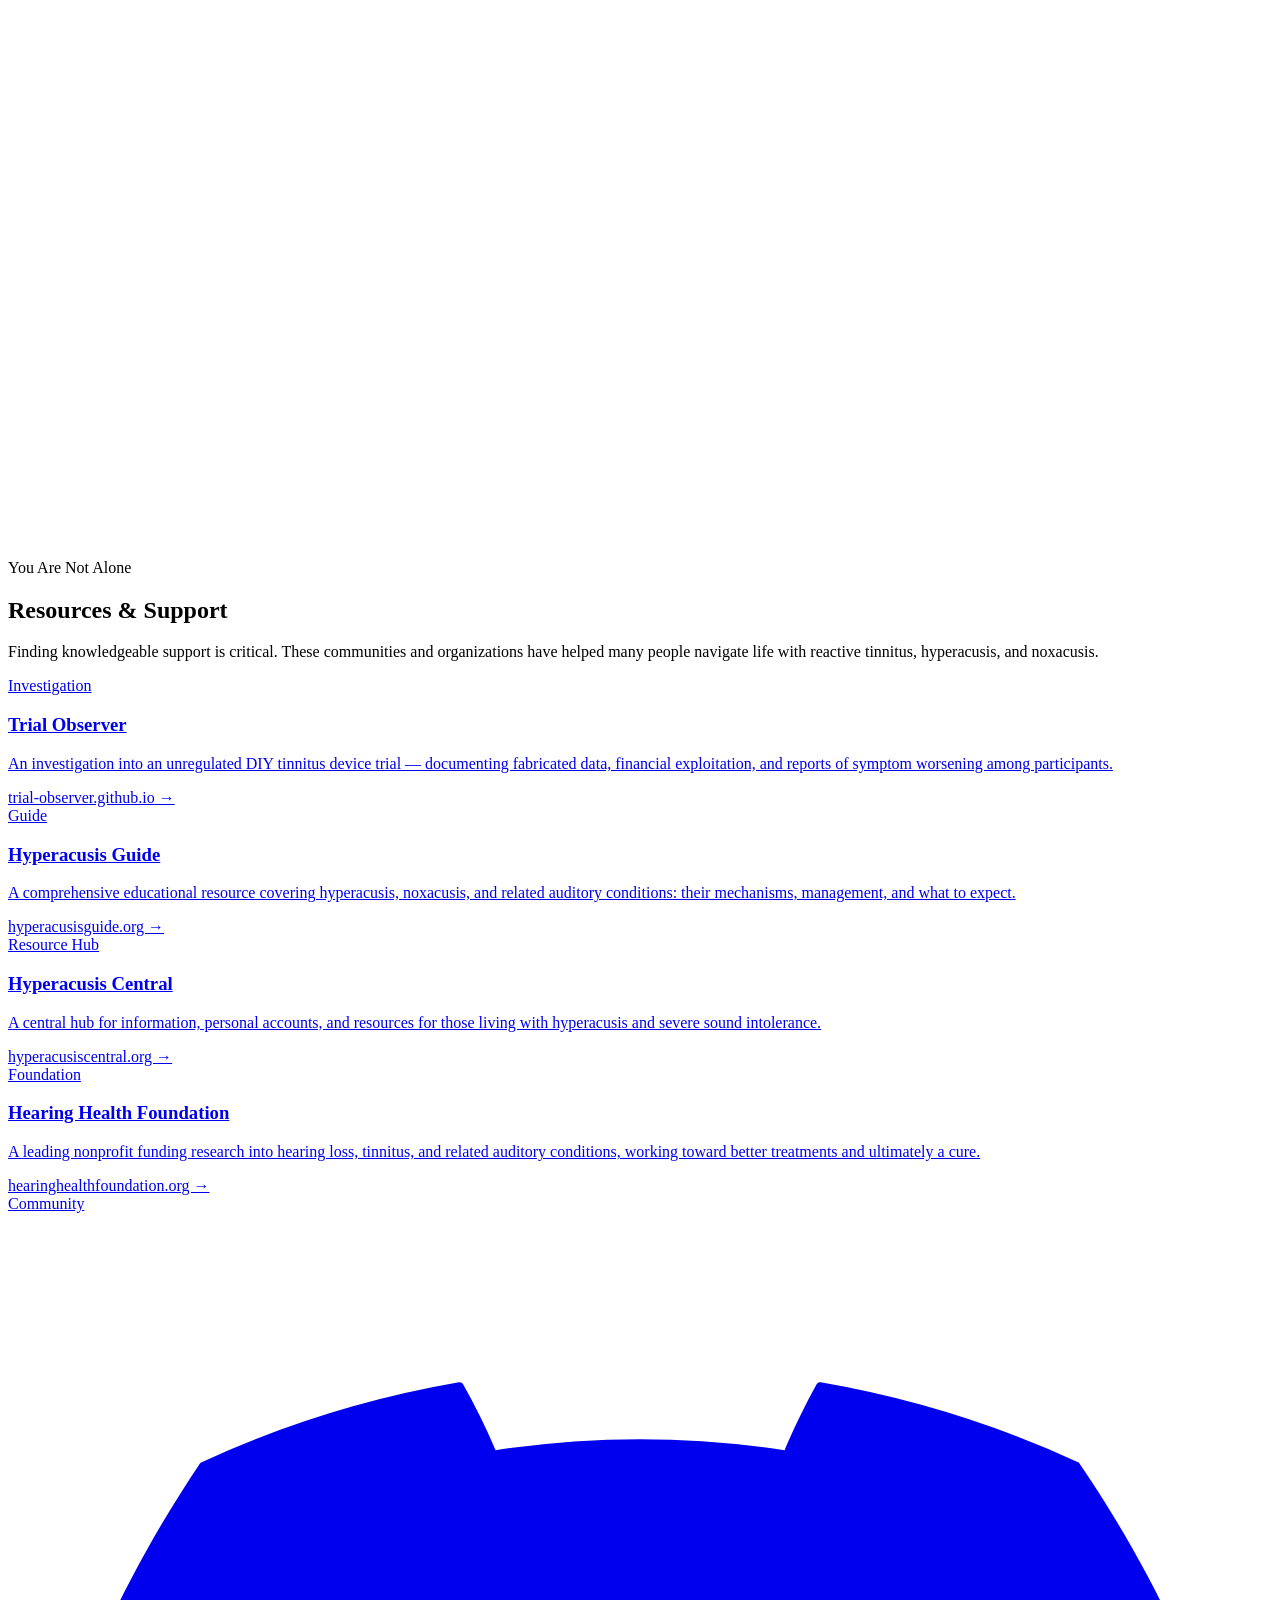
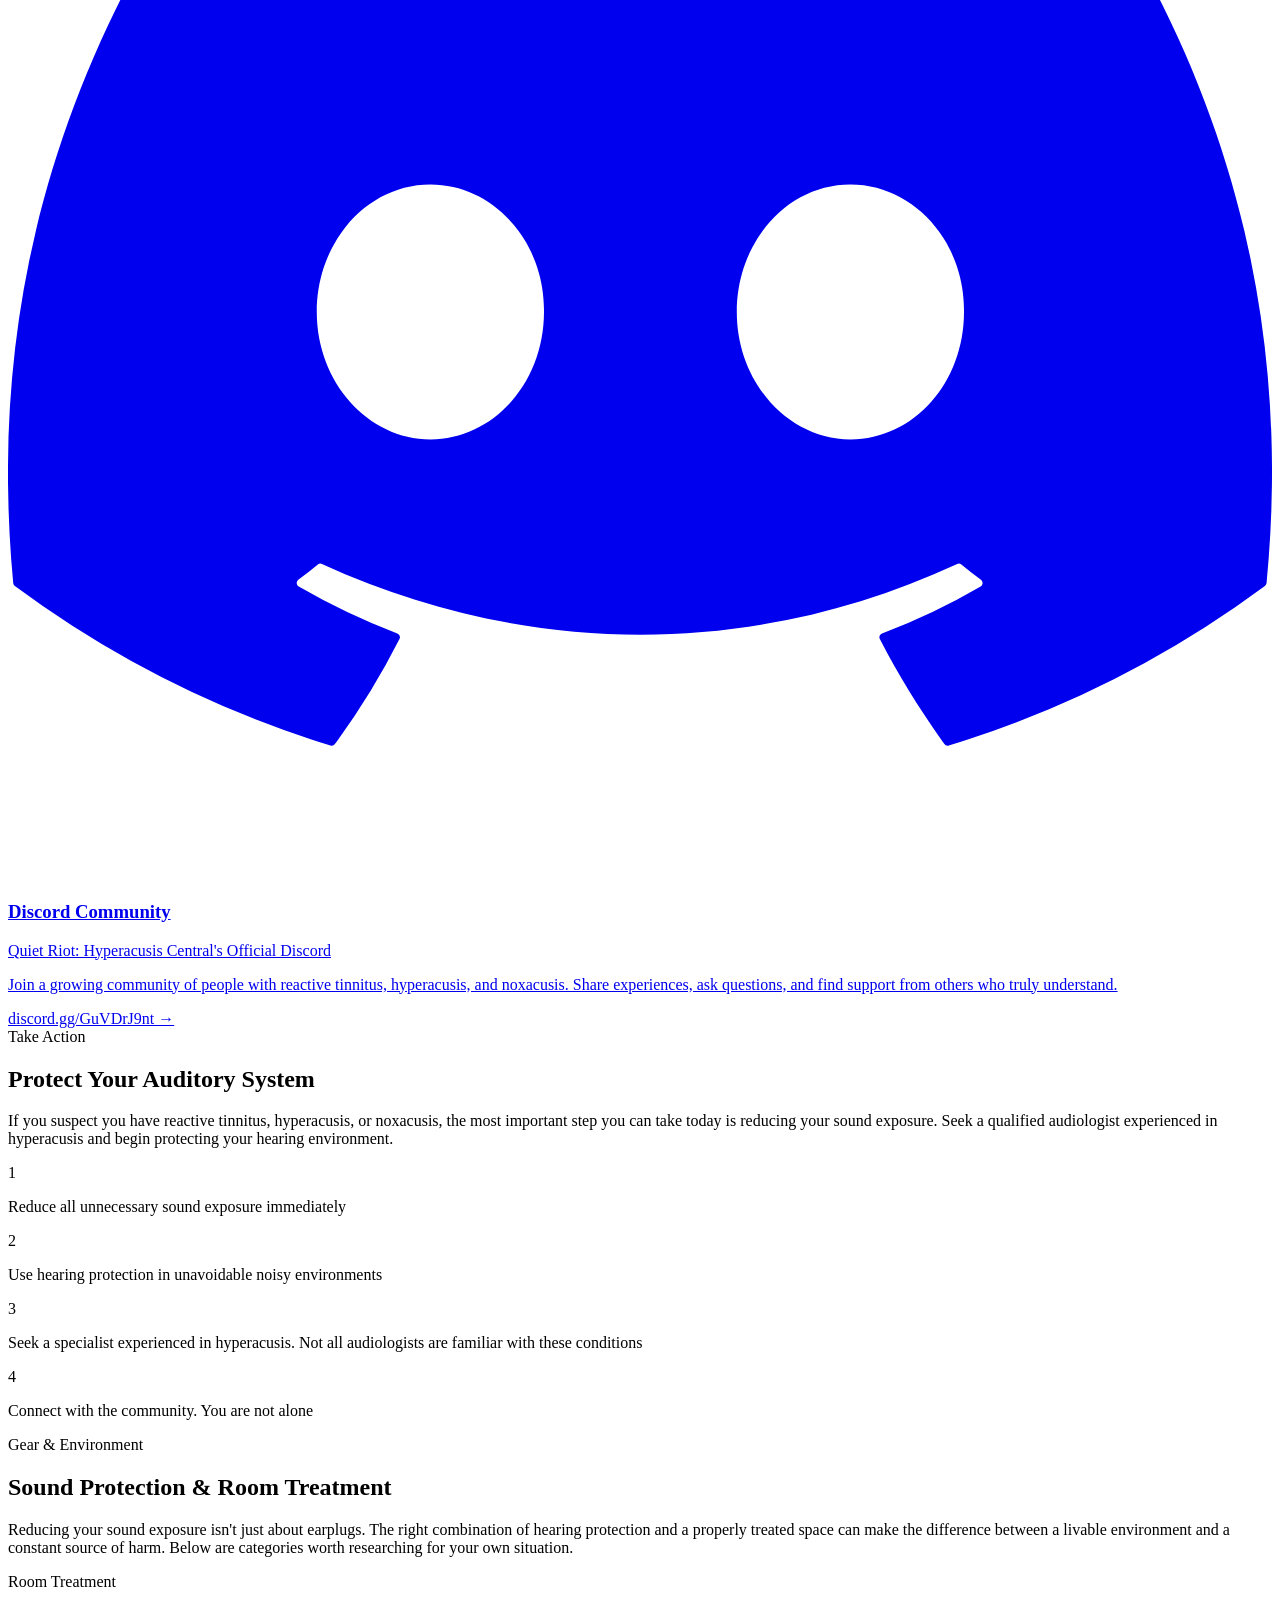
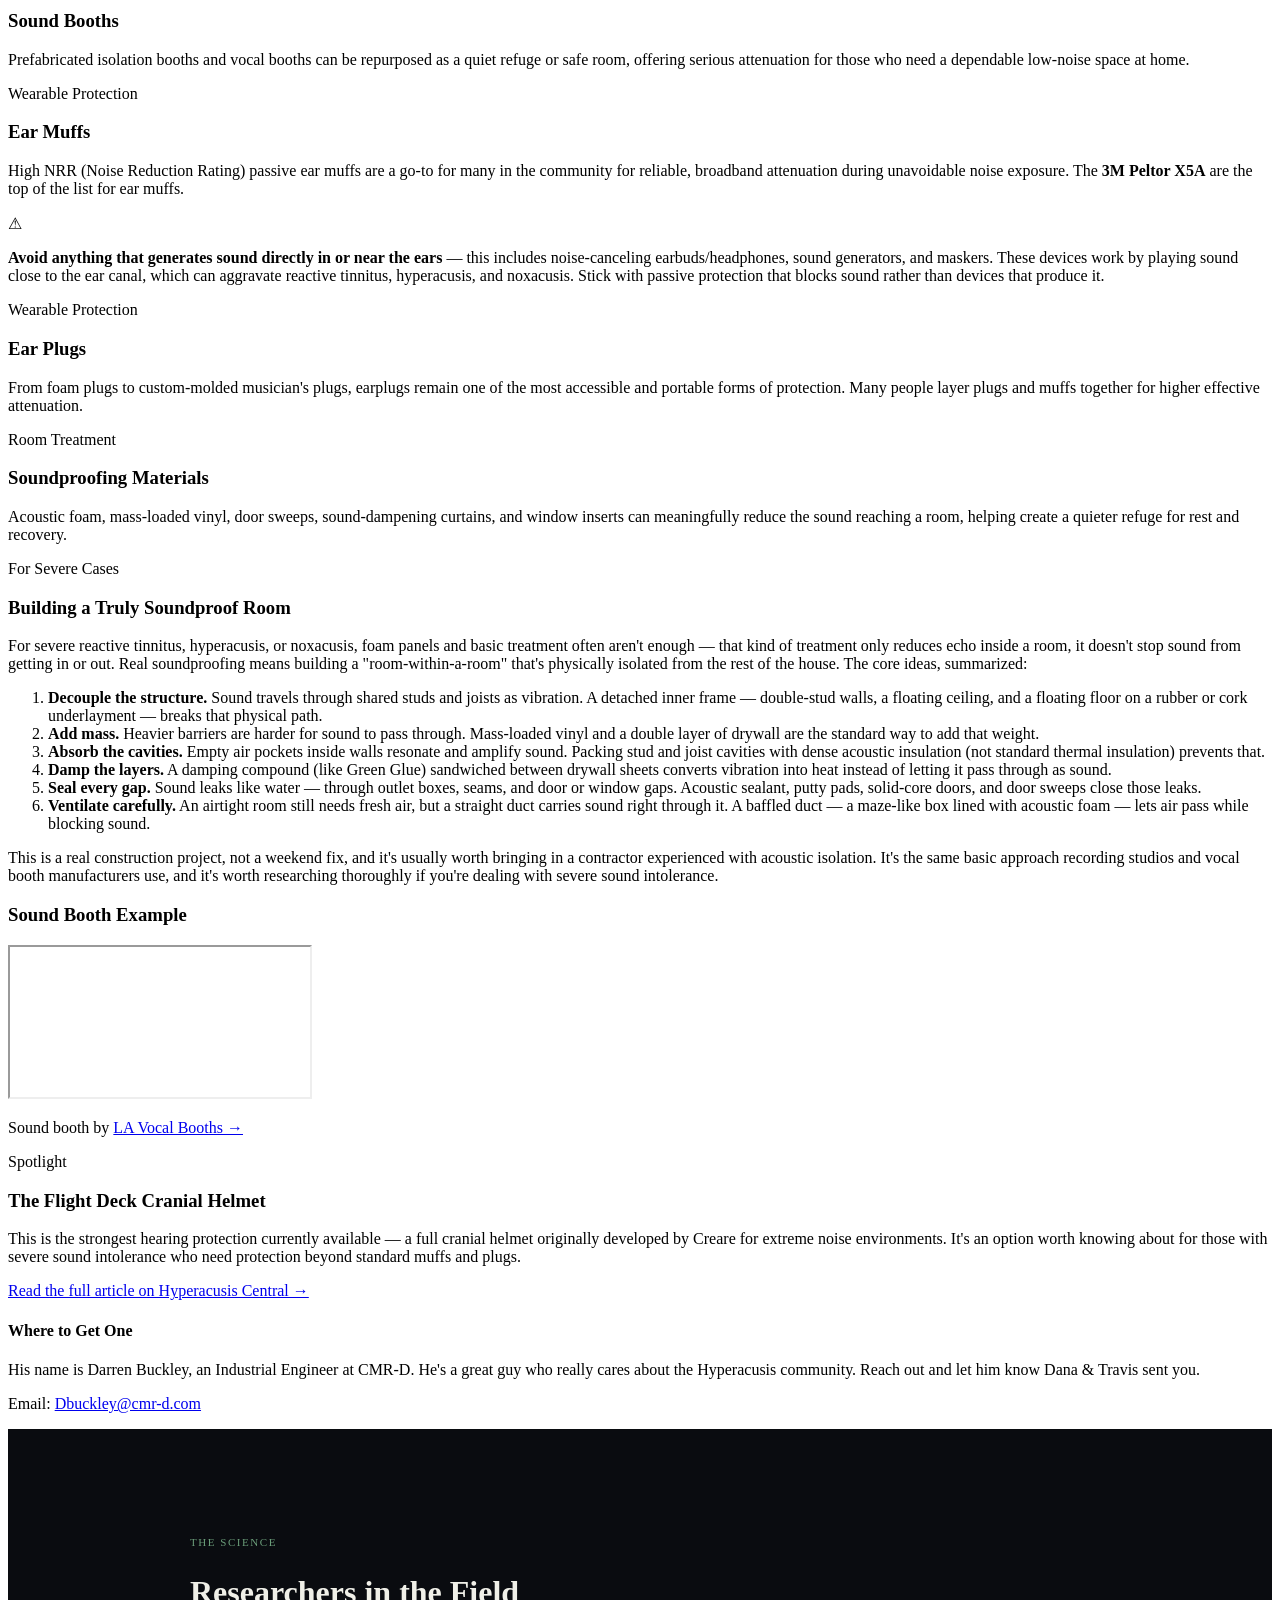
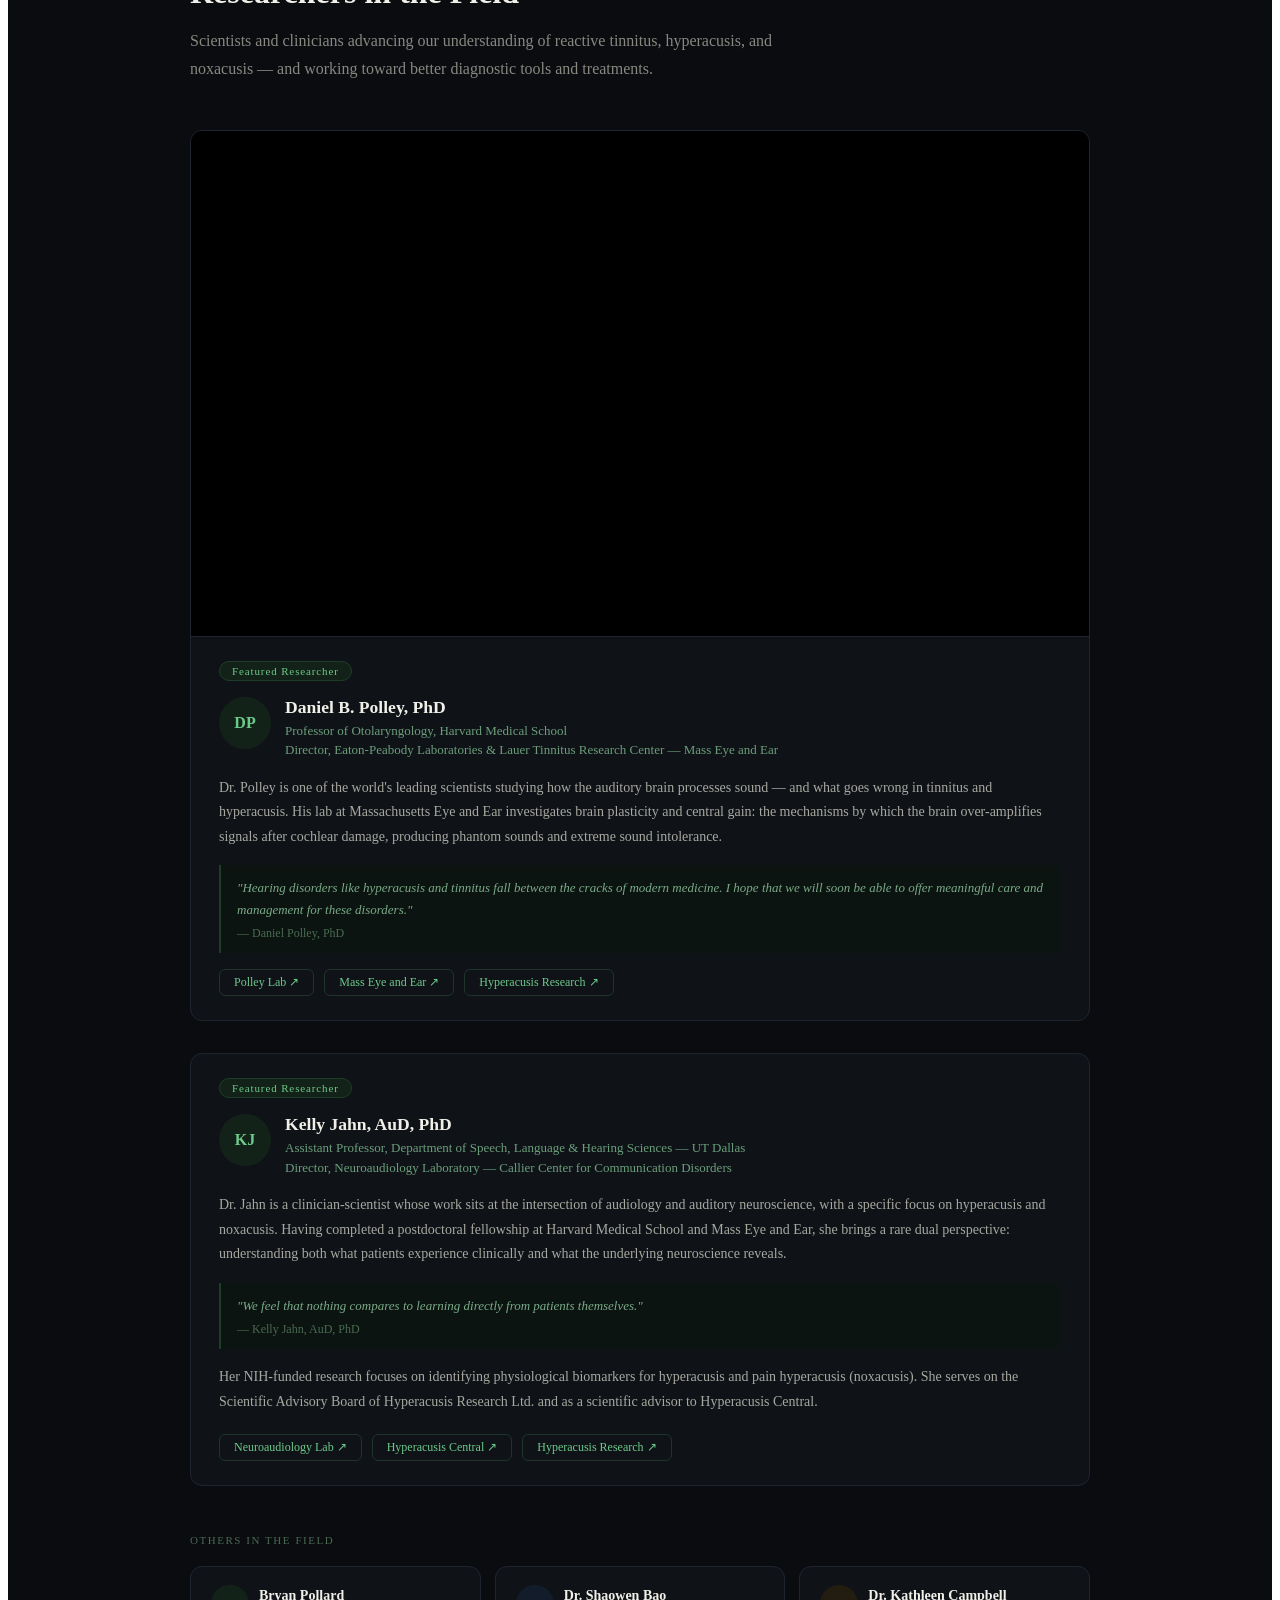
==== commit a69dc8b2: "Rename index (3).html to index.html" ====
--- a/index.html
+++ b/index.html
@@ -119,6 +119,7 @@
           <p> Sound causes actual physical pain. Burning, stabbing, or electric sensations triggered by noise. Even internal sounds like chewing or speaking can become agonizing.</p>
         </div>
       </div>
+      <p class="terminology-note" data-animate>A note on terminology: the term <strong>"sound sensitivity"</strong> is often used loosely, but should really be reserved for extremely mild cases of hyperacusis — a minor annoyance with certain sounds. What's described on this site is <strong>sound intolerance</strong>: a genuine collapse in the auditory system's ability to tolerate ordinary sound, not a matter of being easily bothered.</p>
     </div>
   </section>
 
@@ -266,13 +267,6 @@
               </div>
             </li>
             <li>
-              <span class="impact-icon impact-amber">↺</span>
-              <div>
-                <strong>Anticipatory anxiety</strong>
-                <p>Fear of sound exposure creates a self-reinforcing loop of anxiety, avoidance, and worsening sensitivity.</p>
-              </div>
-            </li>
-            <li>
               <span class="impact-icon impact-amber">▽</span>
               <div>
                 <strong>Loss of coping buffer</strong>
@@ -315,7 +309,7 @@
           <p>Rely on masking, habituation, or forced sound exposure to train the brain to deprioritize tinnitus. These approaches do not repair auditory structures or reverse neural dysfunction. They aim to make symptoms feel less noticeable, not eliminate them.</p>
           <div class="treatment-warning">
             <span class="treatment-warning-icon">⚠</span>
-            <p>In cases of reactive tinnitus or severe sound sensitivity, sound-based approaches can <strong>aggravate symptoms</strong>: increasing loudness, introducing new tones, or worsening reactivity.</p>
+            <p>In cases of reactive tinnitus or severe sound intolerance, sound-based approaches can <strong>aggravate symptoms</strong>: increasing loudness, introducing new tones, or worsening reactivity.</p>
           </div>
         </div>
 
@@ -327,7 +321,7 @@
           <p>Focuses on changing thoughts, behaviors, and emotional reactions to tinnitus. While some individuals report reduced distress, CBT does not address the underlying auditory dysfunction driving the condition.</p>
           <div class="treatment-warning">
             <span class="treatment-warning-icon">ℹ</span>
-            <p>CBT may reduce psychological suffering, but it does not reduce tinnitus loudness, sound sensitivity, or the physical mechanisms generating symptoms.</p>
+            <p>CBT may reduce psychological suffering, but it does not reduce tinnitus loudness, sound intolerance, or the physical mechanisms generating symptoms.</p>
           </div>
         </div>
       </div>
@@ -342,7 +336,7 @@
           <span class="treatment-warning-icon">⚠</span>
           <div>
             <p>Certain medications — particularly those that affect the central nervous system, including selective serotonin reuptake inhibitors (SSRIs) — have been reported to <strong>trigger, worsen, or in some cases initiate</strong> tinnitus and hyperacusis. In susceptible individuals, these effects can be severe and potentially long-lasting. There are also reports linking these medications to the onset or worsening of additional neurological symptoms, including visual disturbances such as visual snow syndrome.</p>
-            <p>These risks are often not clearly communicated in standard treatment settings. For individuals with reactive tinnitus or sound sensitivity, caution should be exercised when considering medications that alter brain chemistry. Any changes should be approached conservatively under medical supervision.</p>
+            <p>These risks are often not clearly communicated in standard treatment settings. For individuals with reactive tinnitus or sound intolerance, caution should be exercised when considering medications that alter brain chemistry. Any changes should be approached conservatively under medical supervision.</p>
           </div>
         </div>
       </div>
@@ -351,7 +345,7 @@
         <div class="treatment-statement-bar"></div>
         <div class="treatment-statement-body">
           <h3>What These Approaches Share</h3>
-          <p>Sound therapy, TRT, and CBT are all fundamentally <em>tolerance and coping frameworks</em>. They do not repair damaged auditory structures, reverse neural dysfunction, or stop the generation of tinnitus or sound sensitivity. Even major medical sources acknowledge that tinnitus often cannot be cured and that existing approaches are intended to make symptoms less noticeable, not eliminate them.</p>
+          <p>Sound therapy, TRT, and CBT are all fundamentally <em>tolerance and coping frameworks</em>. They do not repair damaged auditory structures, reverse neural dysfunction, or stop the generation of tinnitus or sound intolerance. Even major medical sources acknowledge that tinnitus often cannot be cured and that existing approaches are intended to make symptoms less noticeable, not eliminate them.</p>
           <p>This is not a criticism of everyone who uses or recommends these tools. For some people, reducing distress and improving quality of life has genuine value. But for those with reactive tinnitus, hyperacusis, or noxacusis, where sound exposure itself causes further damage, approaches that push through symptoms can cause serious, lasting harm.</p>
         </div>
       </div>
@@ -428,7 +422,7 @@
             <span class="resource-tag">Resource Hub</span>
           </div>
           <h3>Hyperacusis Central</h3>
-          <p>A central hub for information, personal accounts, and resources for those living with hyperacusis and severe sound sensitivity.</p>
+          <p>A central hub for information, personal accounts, and resources for those living with hyperacusis and severe sound intolerance.</p>
           <span class="resource-link">hyperacusiscentral.org →</span>
         </a>
         <a href="https://hearinghealthfoundation.org/" target="_blank" rel="noopener" class="resource-card" data-animate>
@@ -542,7 +536,7 @@
           <li><strong>Seal every gap.</strong> Sound leaks like water — through outlet boxes, seams, and door or window gaps. Acoustic sealant, putty pads, solid-core doors, and door sweeps close those leaks.</li>
           <li><strong>Ventilate carefully.</strong> An airtight room still needs fresh air, but a straight duct carries sound right through it. A baffled duct — a maze-like box lined with acoustic foam — lets air pass while blocking sound.</li>
         </ol>
-        <p class="severe-case-note">This is a real construction project, not a weekend fix, and it's usually worth bringing in a contractor experienced with acoustic isolation. It's the same basic approach recording studios and vocal booth manufacturers use, and it's worth researching thoroughly if you're dealing with severe sound sensitivity.</p>
+        <p class="severe-case-note">This is a real construction project, not a weekend fix, and it's usually worth bringing in a contractor experienced with acoustic isolation. It's the same basic approach recording studios and vocal booth manufacturers use, and it's worth researching thoroughly if you're dealing with severe sound intolerance.</p>
       </div>
 
       <div class="protection-video-wrap" data-animate>
@@ -559,14 +553,10 @@
       </div>
 
       <div class="helmet-spotlight" data-animate>
-        <div class="helmet-spotlight-images">
-          <img src="images/flight-deck-helmet-1.jpg" alt="Creare Flight Deck Cranial hearing protection helmet, side view" loading="lazy" />
-          <img src="images/flight-deck-helmet-2.jpg" alt="Creare Flight Deck Cranial hearing protection helmet, front view" loading="lazy" />
-        </div>
-        <div class="helmet-spotlight-body">
+        <div class="helmet-spotlight-body helmet-spotlight-body-full">
           <span class="resource-tag">Spotlight</span>
           <h3>The Flight Deck Cranial Helmet</h3>
-          <p>This is the strongest hearing protection currently available — a full cranial helmet originally developed by Creare for extreme noise environments. It's an option worth knowing about for those with severe sound sensitivity who need protection beyond standard muffs and plugs.</p>
+          <p>This is the strongest hearing protection currently available — a full cranial helmet originally developed by Creare for extreme noise environments. It's an option worth knowing about for those with severe sound intolerance who need protection beyond standard muffs and plugs.</p>
           <p><a href="https://hyperacusiscentral.org/strongest-hearing-protection-available-creares-flight-deck-cranial/" target="_blank" rel="noopener">Read the full article on Hyperacusis Central →</a></p>
 
           <div class="contact-card">
@@ -601,7 +591,7 @@
               <div style="font-size: 13px; color: #6b9e7a; line-height: 1.5;">Professor of Otolaryngology, Harvard Medical School<br>Director, Eaton-Peabody Laboratories &amp; Lauer Tinnitus Research Center — Mass Eye and Ear</div>
             </div>
           </div>
-          <p style="font-size: 14px; color: #a8a8a0; line-height: 1.75; margin-bottom: 1rem;">Dr. Polley is one of the world's leading scientists studying how the auditory brain processes sound — and what goes wrong in tinnitus and hyperacusis. His lab at Massachusetts Eye and Ear investigates brain plasticity and central gain: the mechanisms by which the brain over-amplifies signals after cochlear damage, producing phantom sounds and extreme sound sensitivity.</p>
+          <p style="font-size: 14px; color: #a8a8a0; line-height: 1.75; margin-bottom: 1rem;">Dr. Polley is one of the world's leading scientists studying how the auditory brain processes sound — and what goes wrong in tinnitus and hyperacusis. His lab at Massachusetts Eye and Ear investigates brain plasticity and central gain: the mechanisms by which the brain over-amplifies signals after cochlear damage, producing phantom sounds and extreme sound intolerance.</p>
           <blockquote style="border-left: 2px solid #1e3d28; padding: 0.75rem 1rem; margin: 0 0 1rem; background: #0b1410; border-radius: 0 6px 6px 0;">
             <p style="font-size: 13px; color: #7aaa88; font-style: italic; line-height: 1.65; margin: 0;">"Hearing disorders like hyperacusis and tinnitus fall between the cracks of modern medicine. I hope that we will soon be able to offer meaningful care and management for these disorders."</p>
             <footer style="font-size: 12px; color: #4a6a52; margin-top: 6px;">— Daniel Polley, PhD</footer>
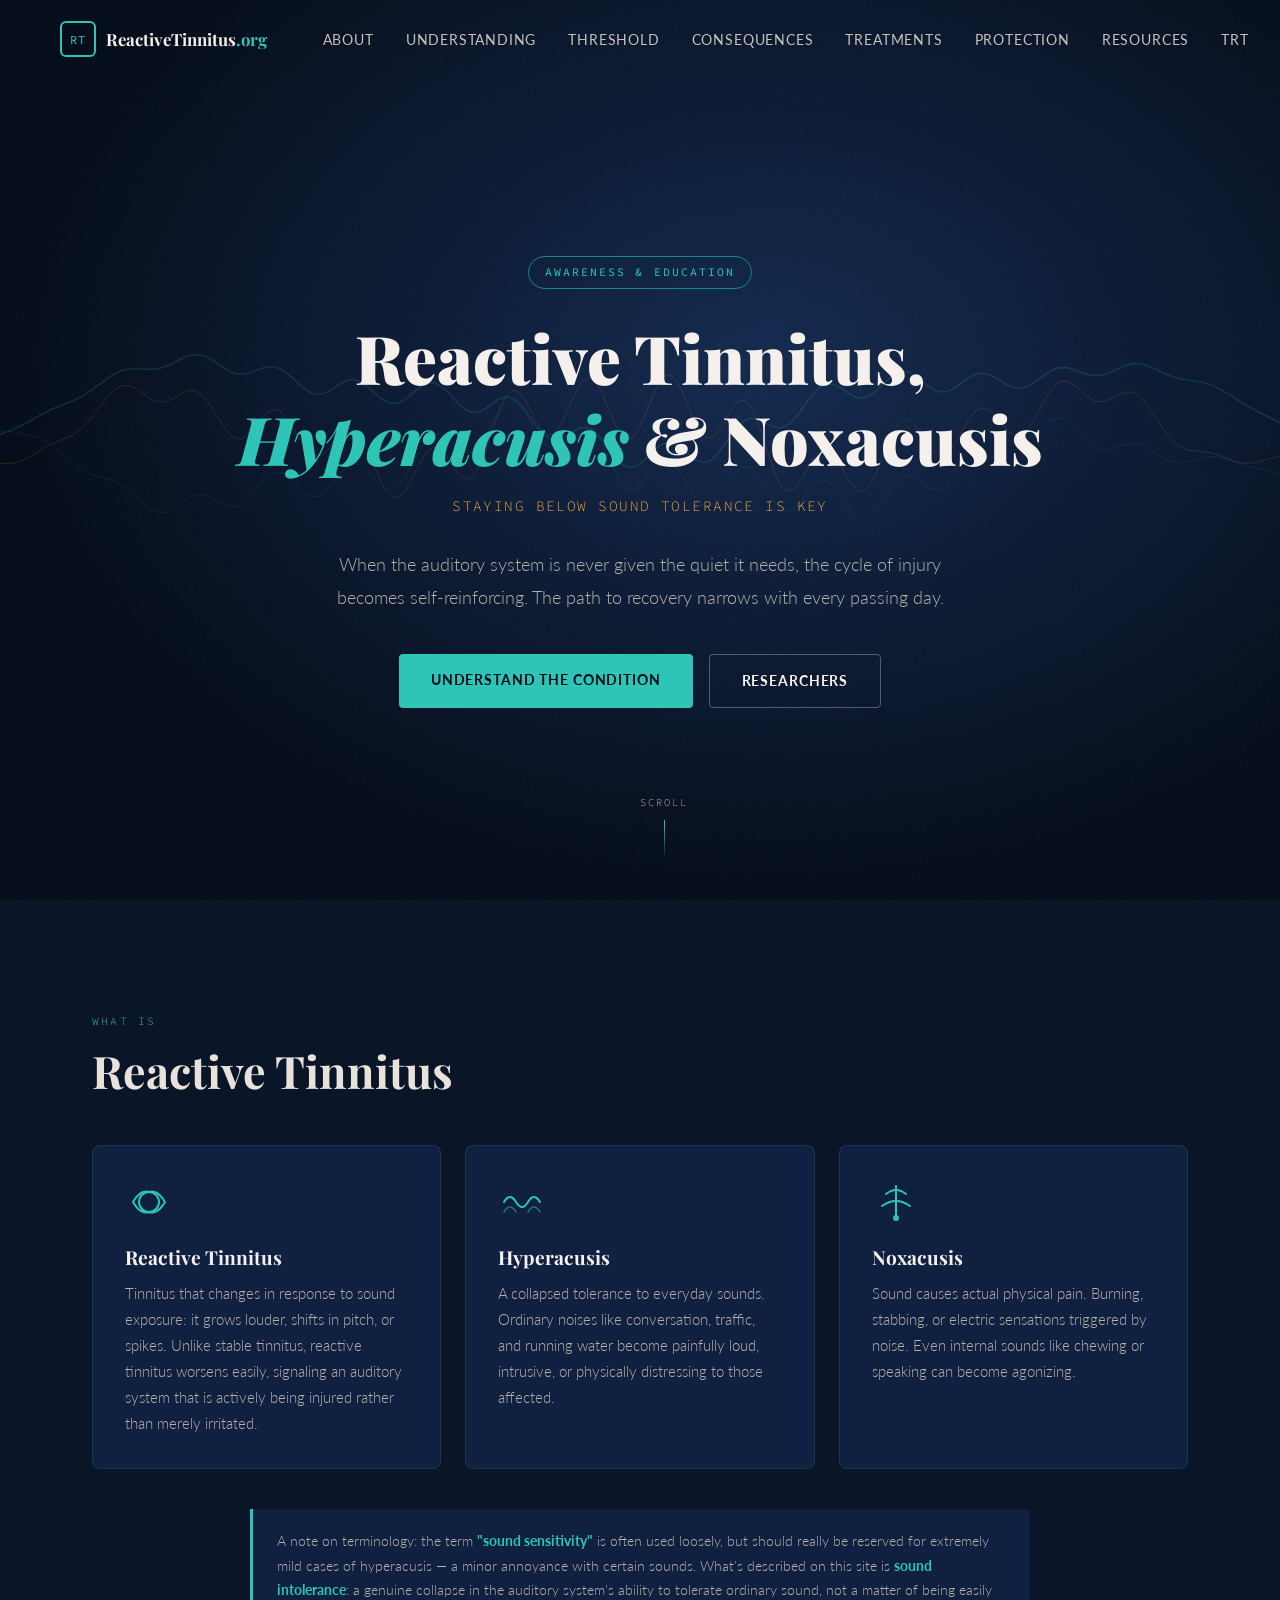
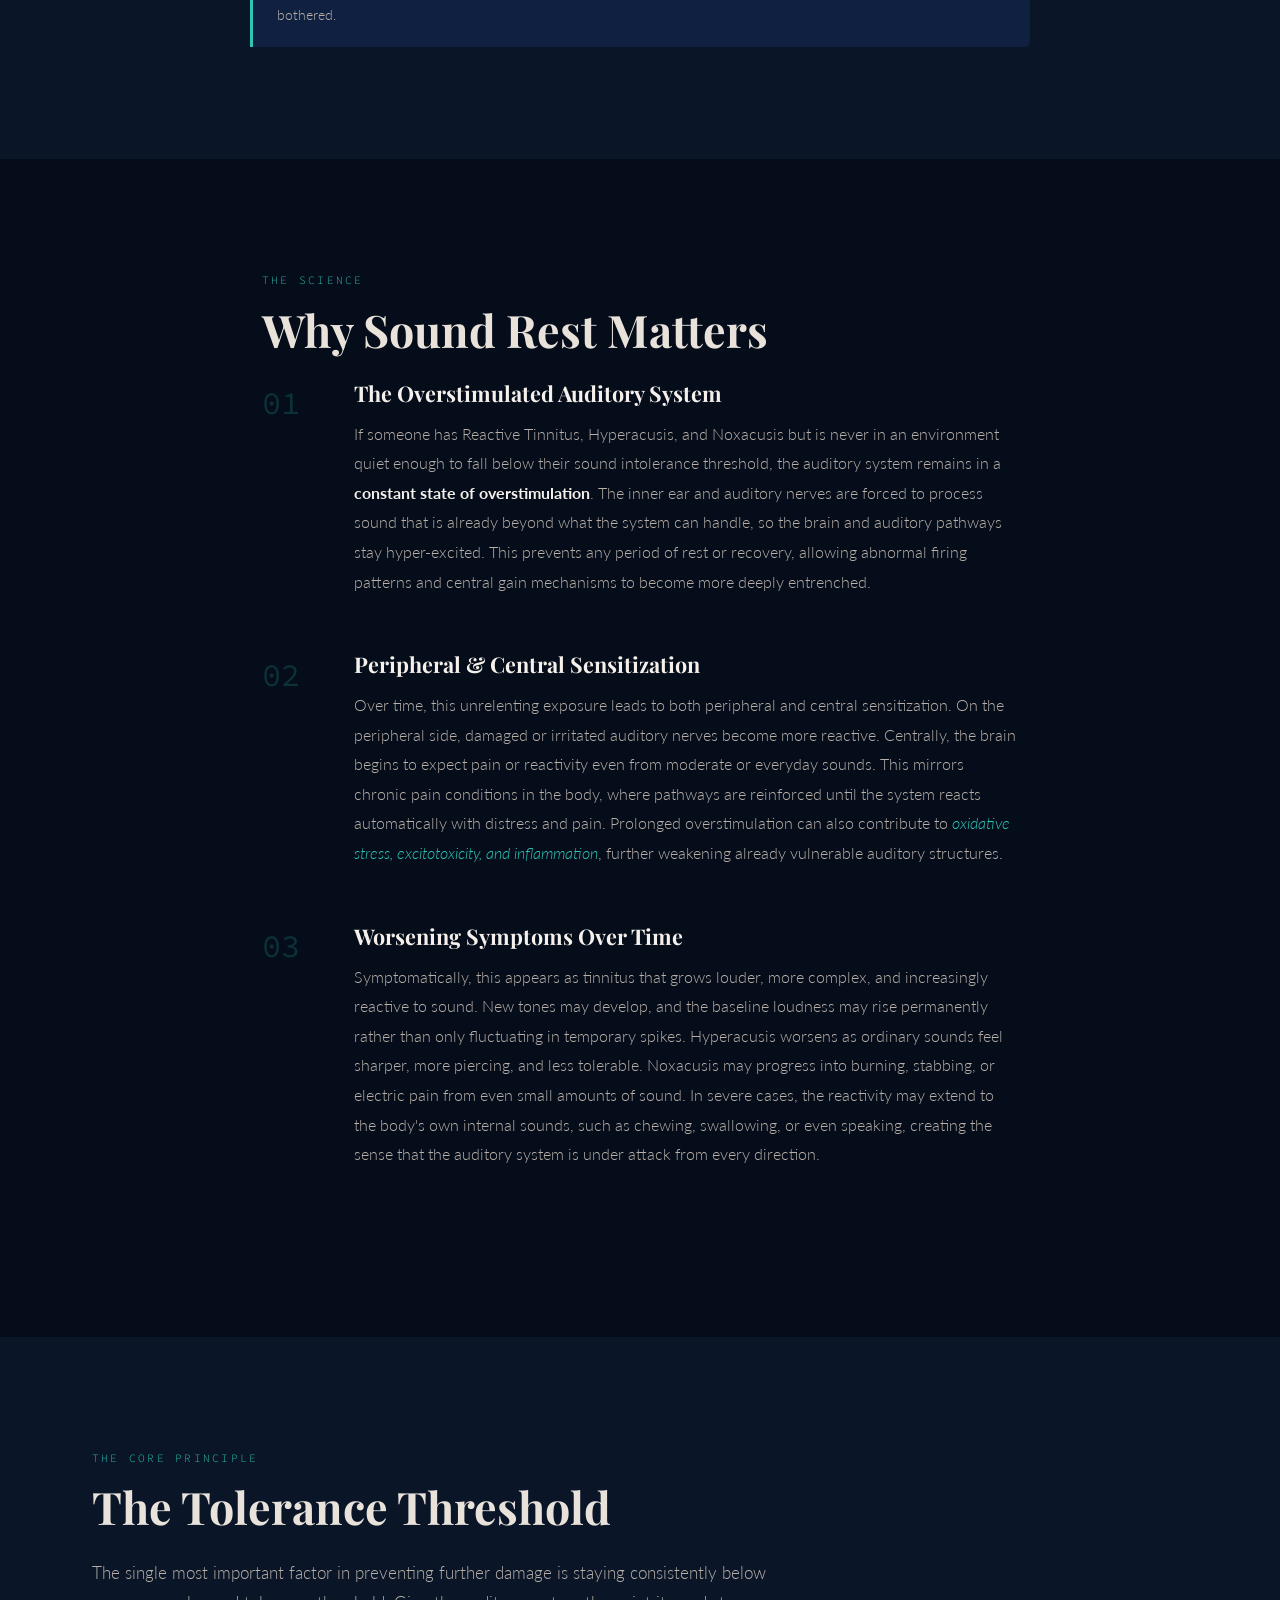
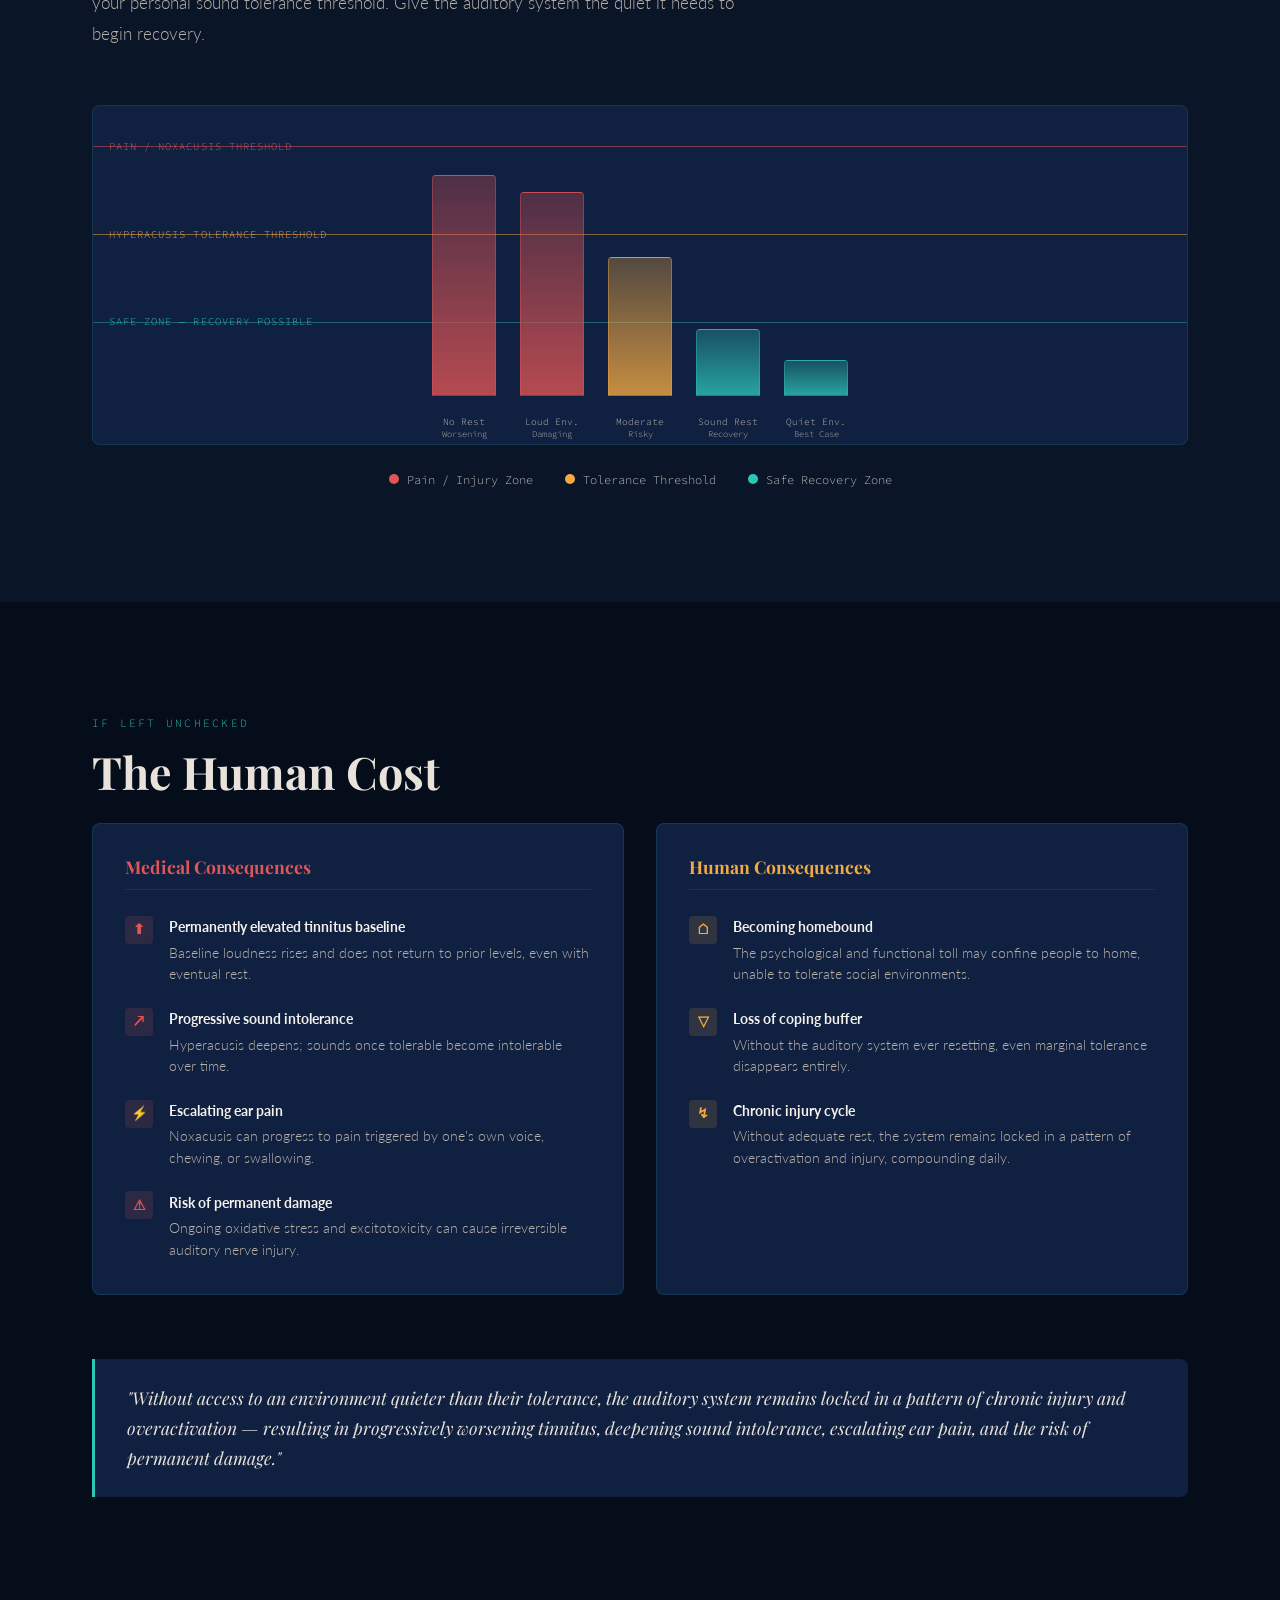
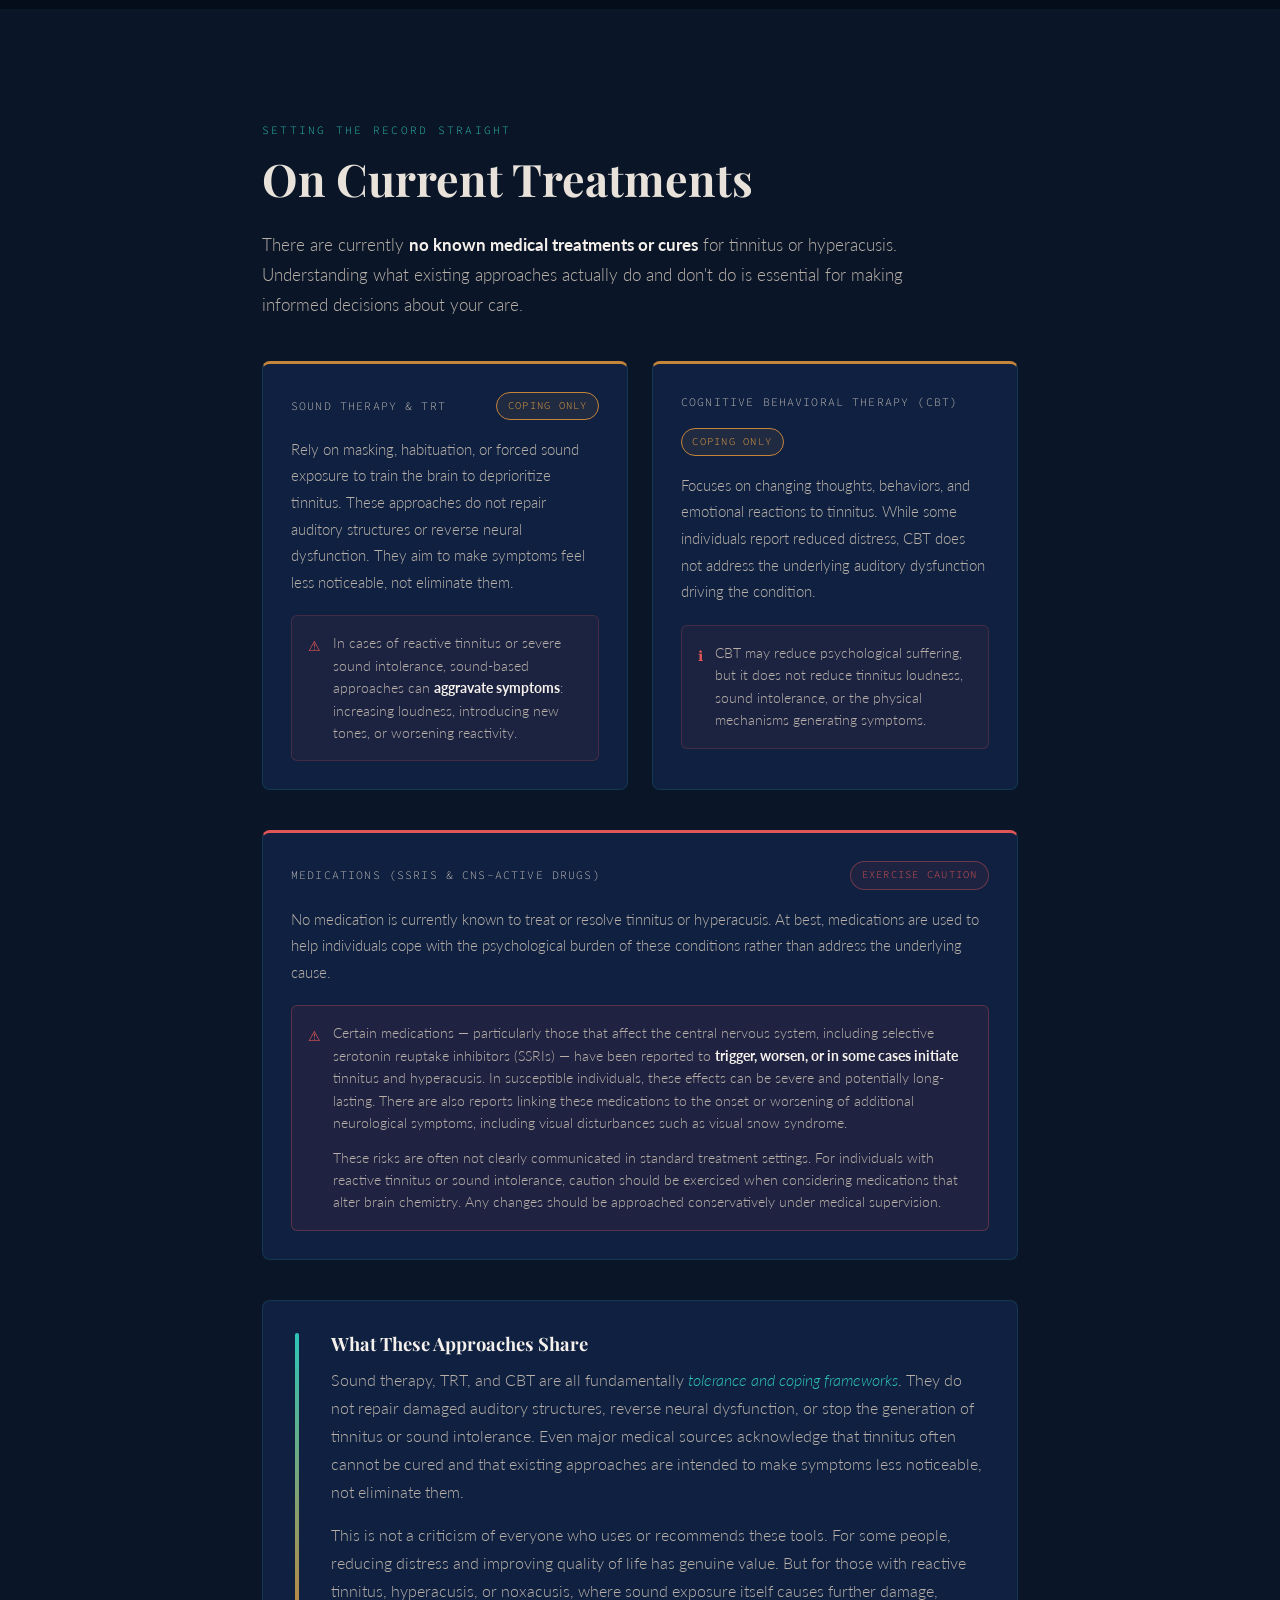
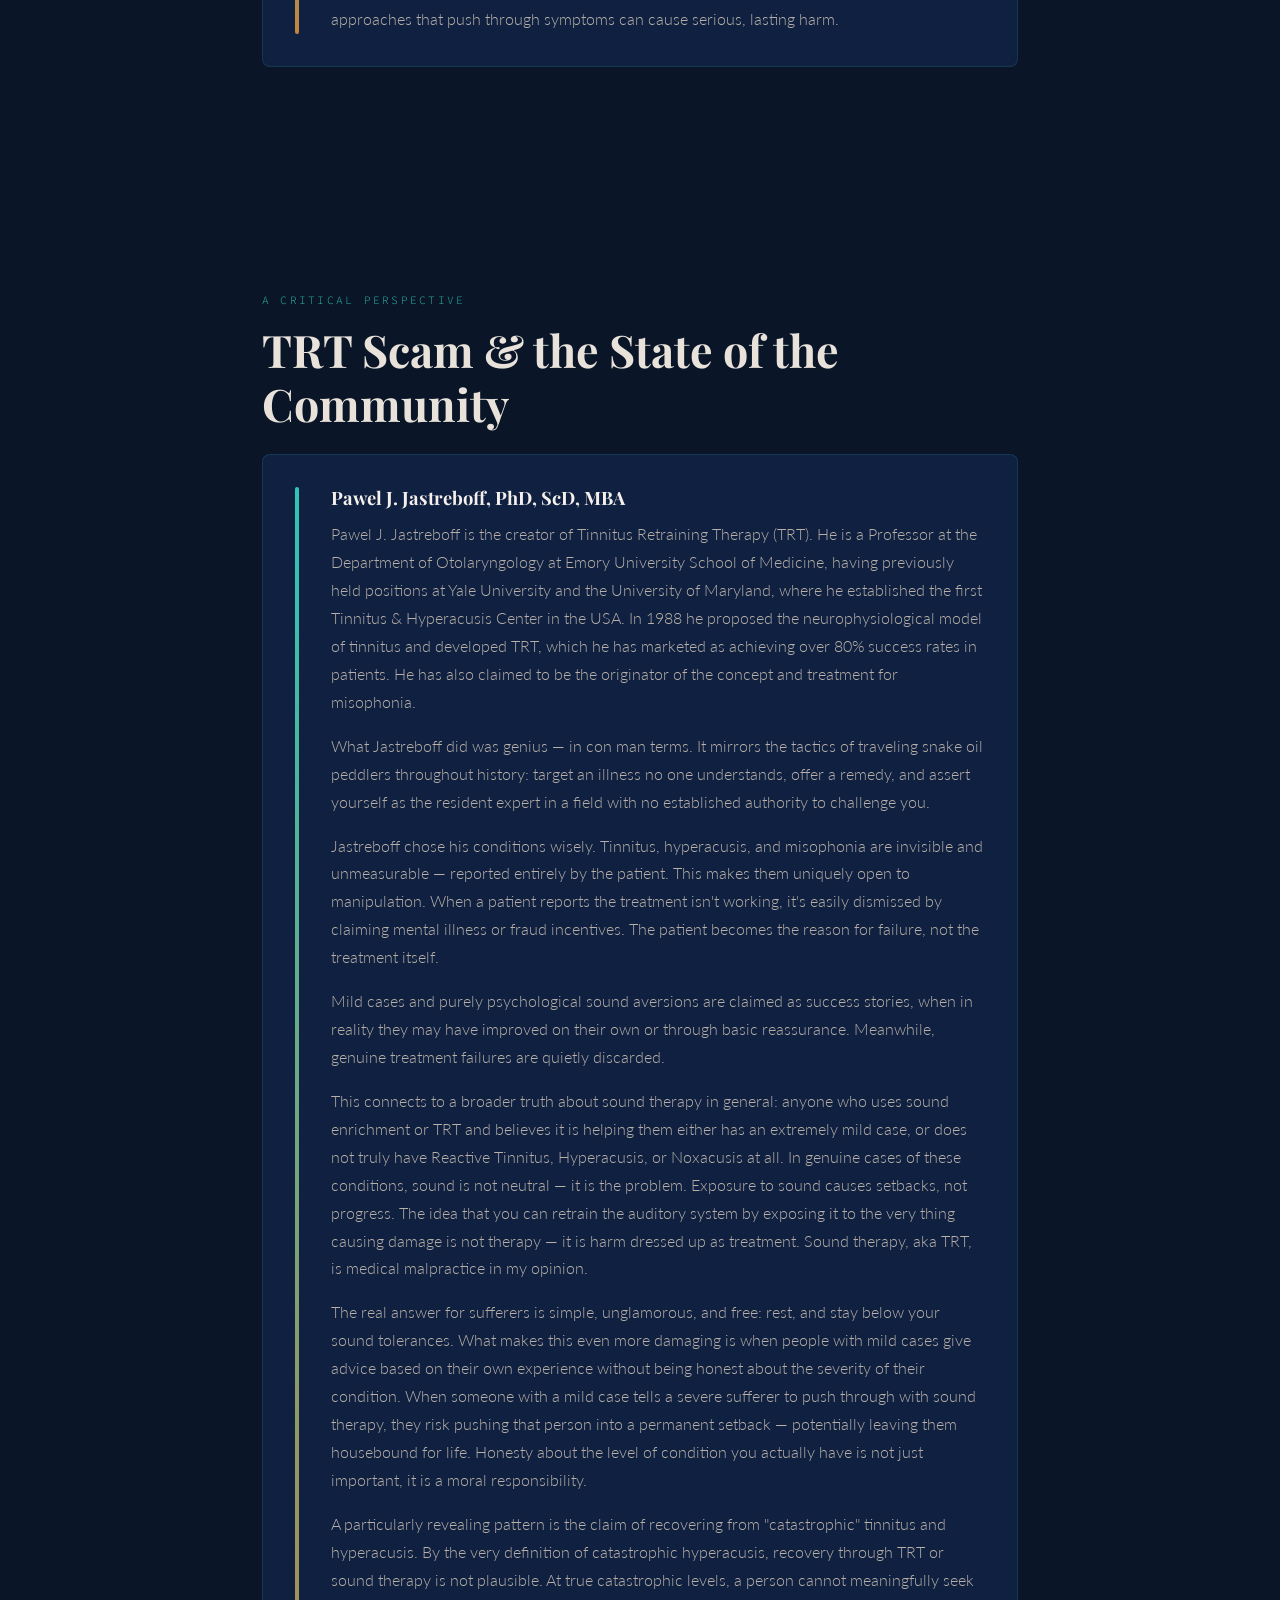
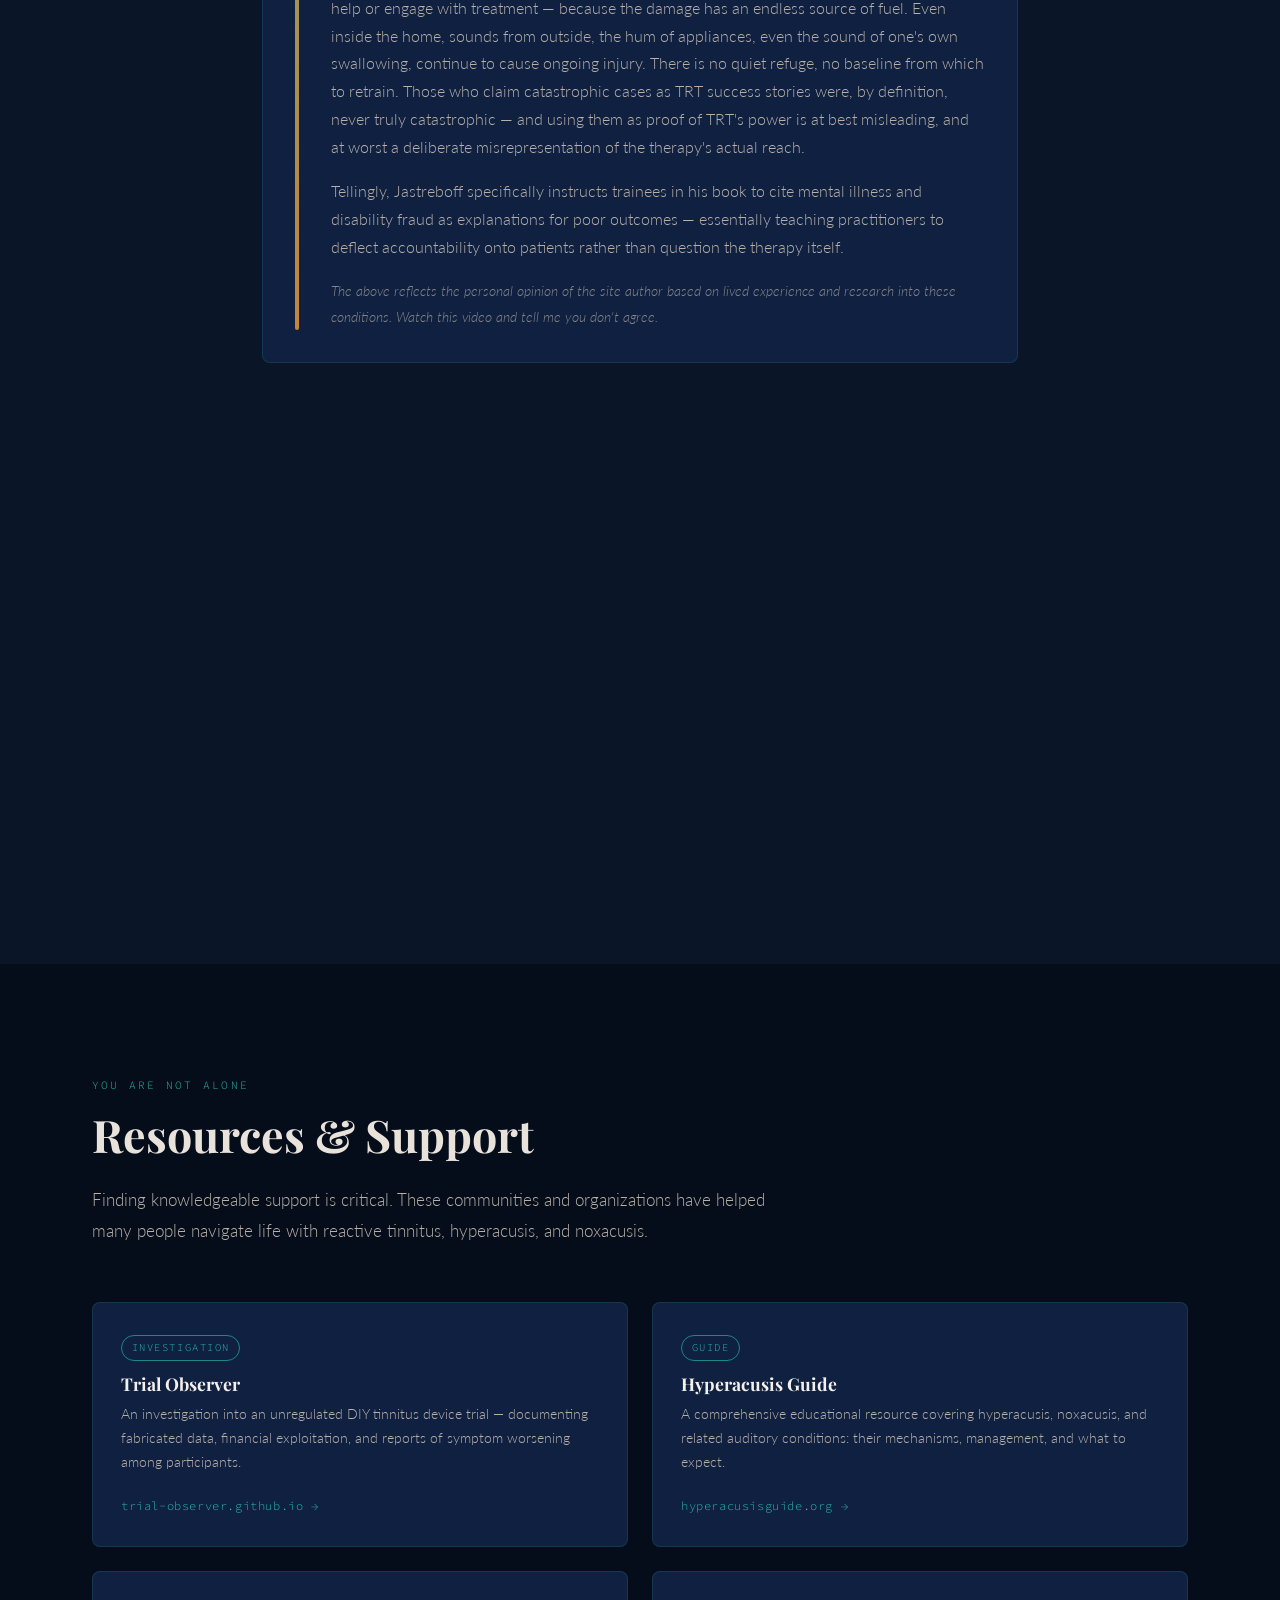
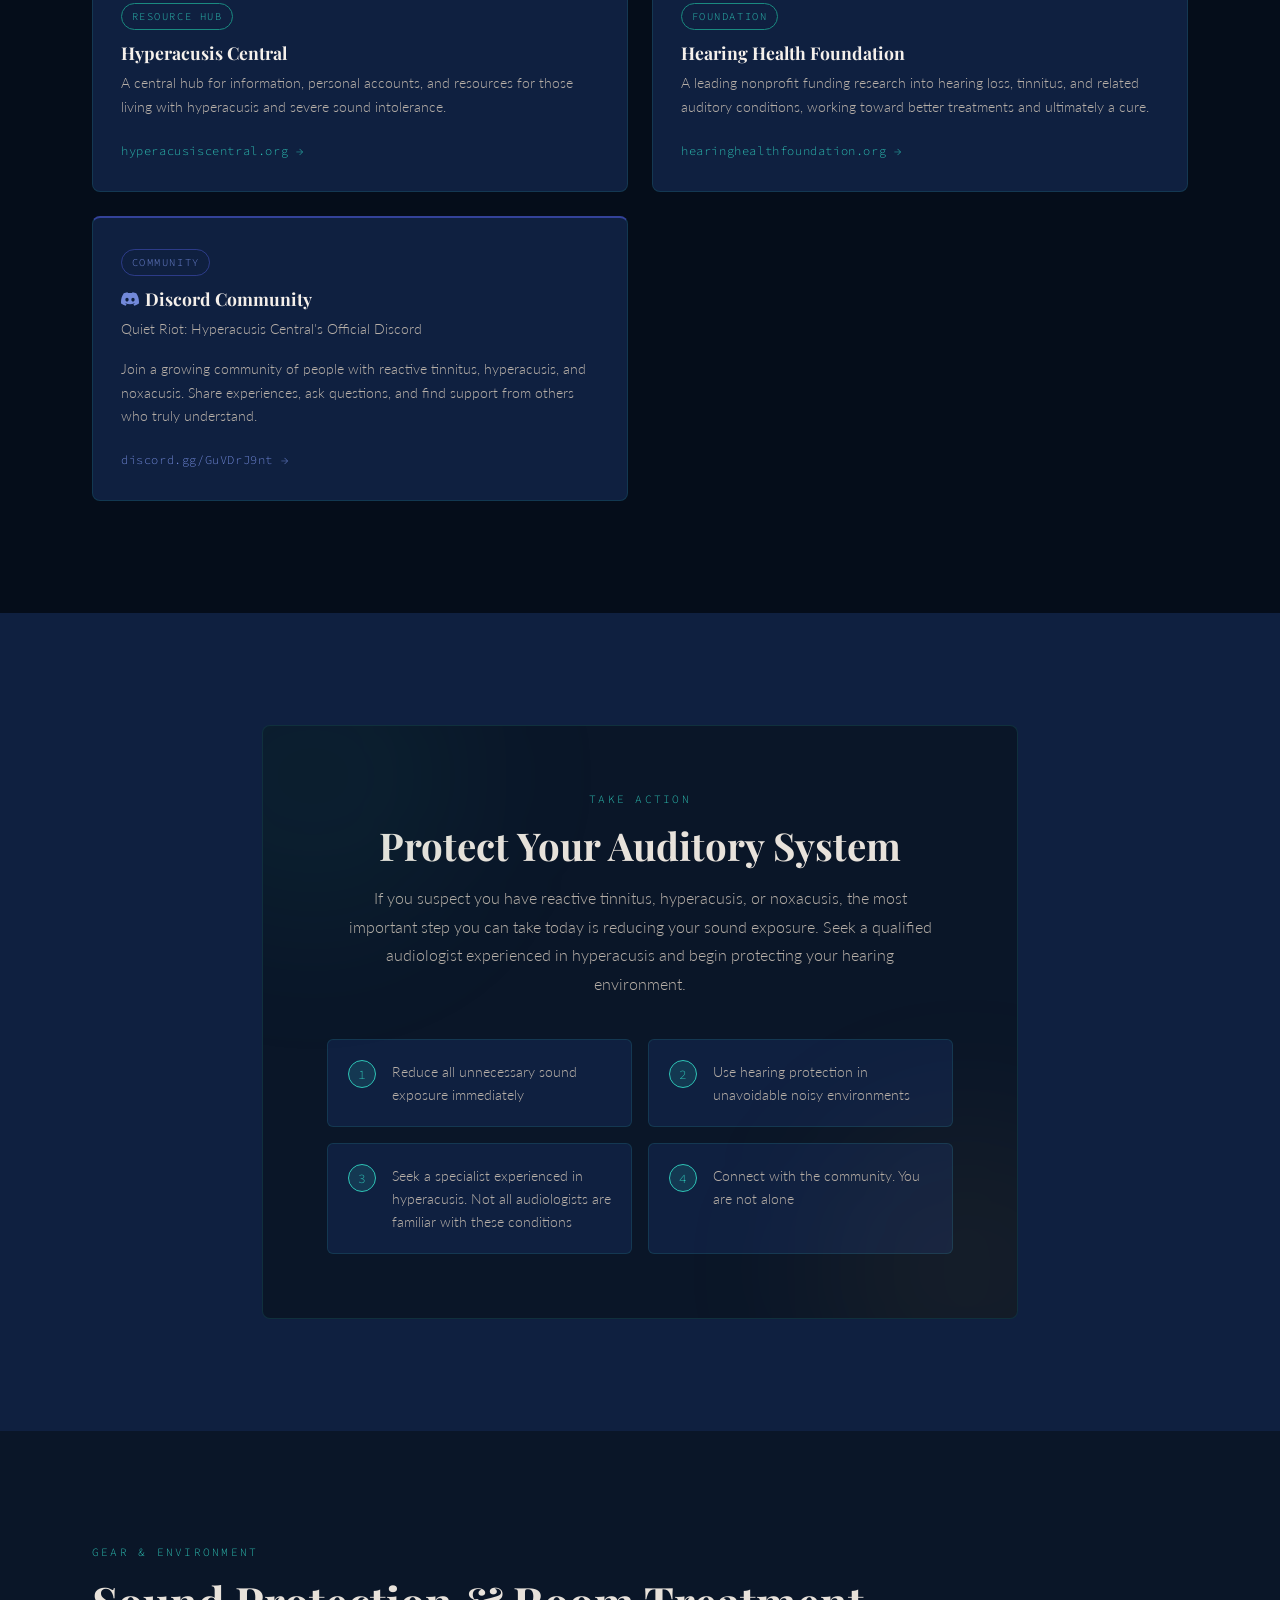
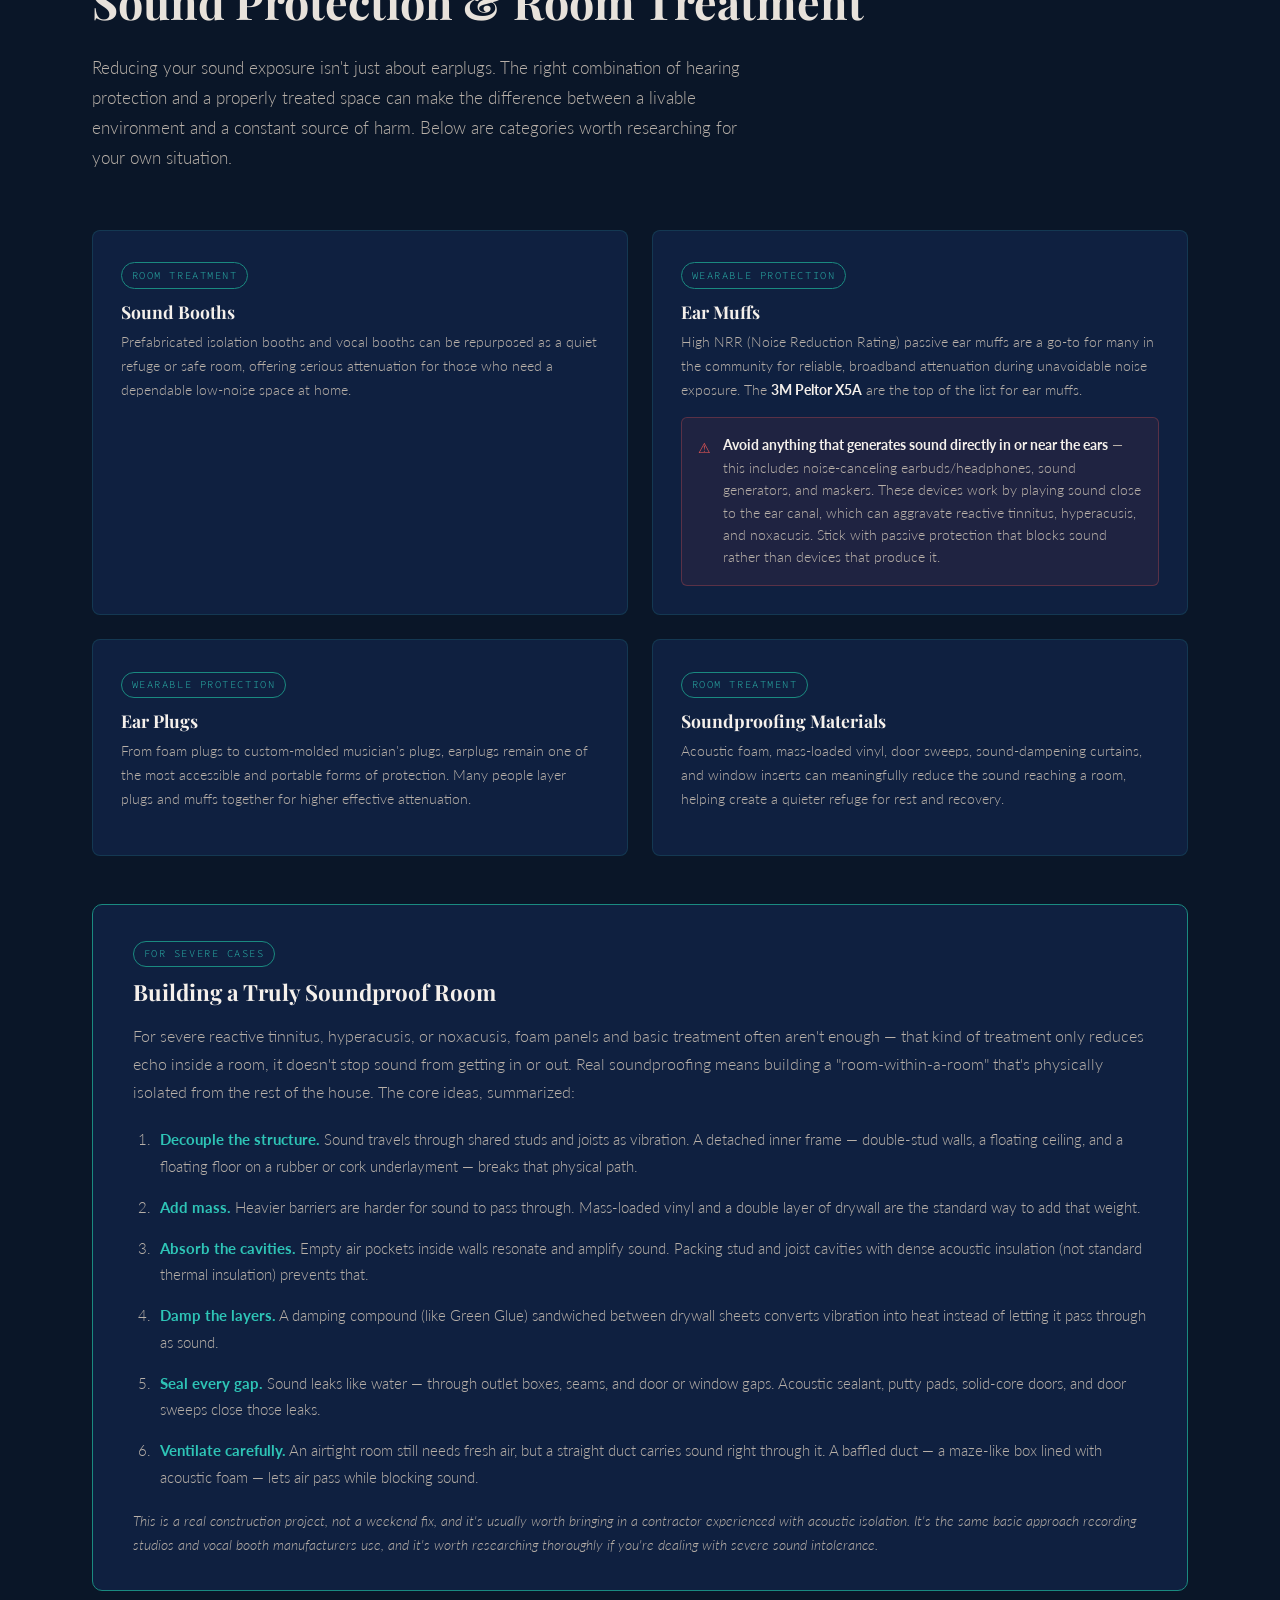
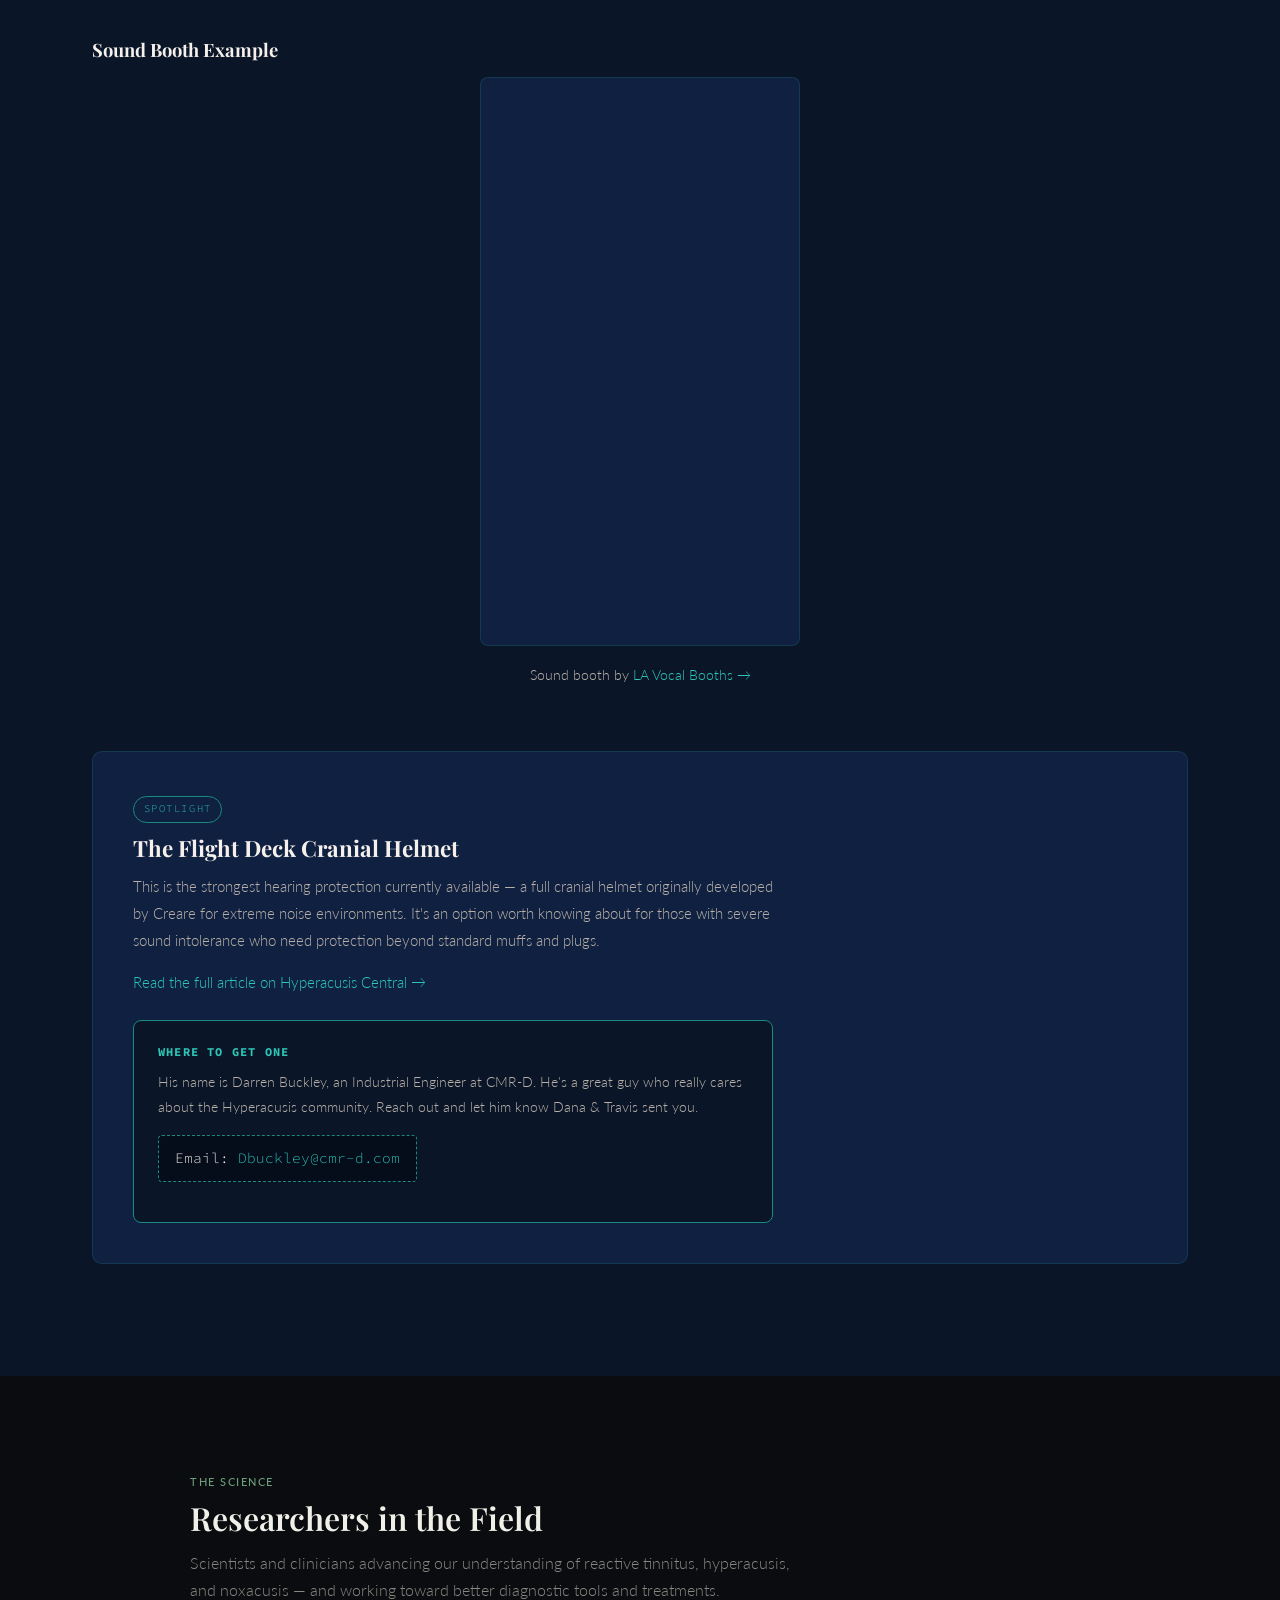
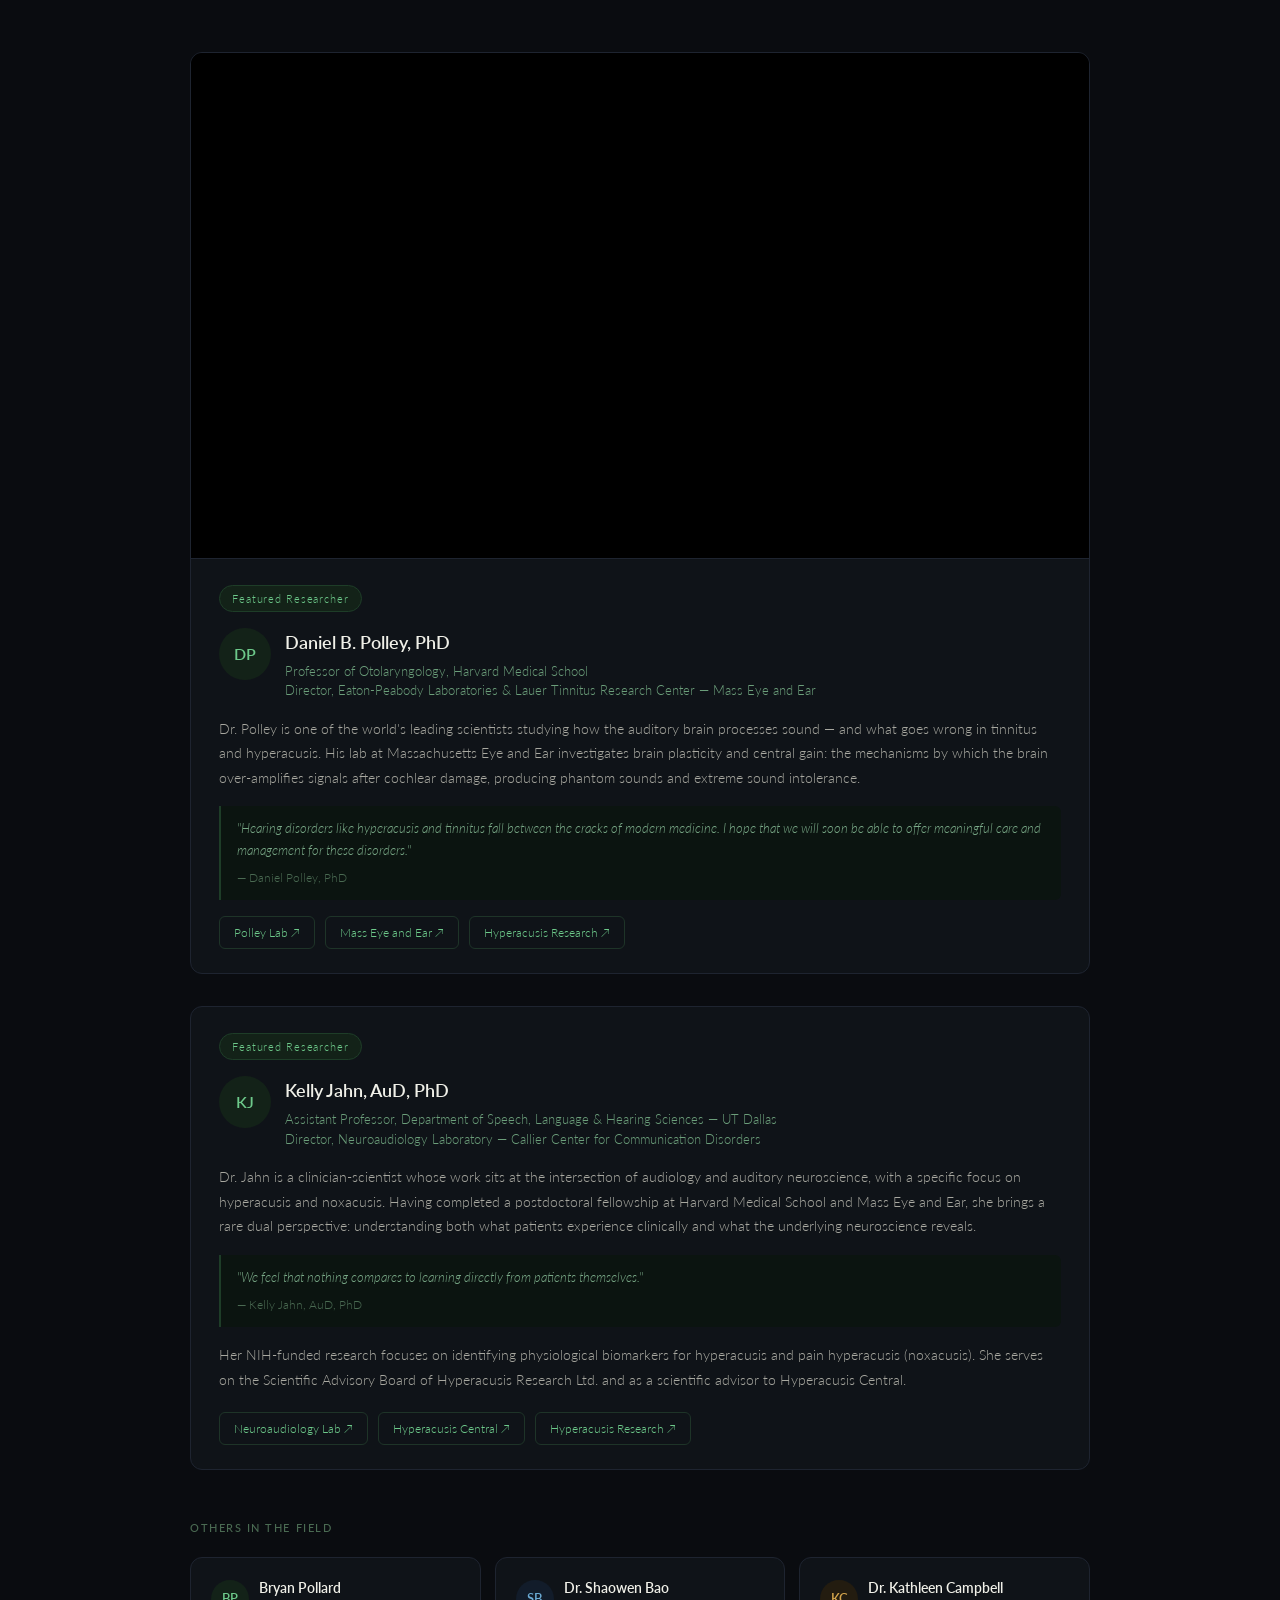
==== commit 2a08bc5d: "Rename index (4).html to index.html" ====
--- a/index.html
+++ b/index.html
@@ -13,6 +13,33 @@
   <meta name="viewport" content="width=device-width, initial-scale=1.0" />
   <title>ReactiveTinnitus.org — Awareness, Education & Support</title>
   <meta name="description" content="ReactiveTinnitus.org raises awareness about Reactive Tinnitus, Hyperacusis, and Noxacusis — conditions that demand sound protection and rest to prevent permanent auditory damage." />
+
+  <!-- Favicon -->
+  <link rel="icon" type="image/x-icon" href="/favicon.ico" />
+  <link rel="icon" type="image/png" sizes="16x16" href="/favicon-16x16.png" />
+  <link rel="icon" type="image/png" sizes="32x32" href="/favicon-32x32.png" />
+  <link rel="icon" type="image/png" sizes="48x48" href="/favicon-48x48.png" />
+  <link rel="apple-touch-icon" sizes="180x180" href="/apple-touch-icon.png" />
+  <link rel="icon" type="image/png" sizes="192x192" href="/android-chrome-192x192.png" />
+  <link rel="icon" type="image/png" sizes="512x512" href="/android-chrome-512x512.png" />
+  <meta name="theme-color" content="#050d1a" />
+
+  <!-- Open Graph / Link Previews -->
+  <meta property="og:type" content="website" />
+  <meta property="og:url" content="https://www.reactivetinnitus.org/" />
+  <meta property="og:title" content="Reactive Tinnitus, Hyperacusis & Noxacusis — Awareness & Support" />
+  <meta property="og:description" content="ReactiveTinnitus.org raises awareness about Reactive Tinnitus, Hyperacusis, and Noxacusis — conditions that demand sound protection and rest to prevent permanent auditory damage." />
+  <meta property="og:image" content="https://www.reactivetinnitus.org/og-image.png" />
+  <meta property="og:image:width" content="1200" />
+  <meta property="og:image:height" content="630" />
+  <meta property="og:site_name" content="ReactiveTinnitus.org" />
+
+  <!-- Twitter Card -->
+  <meta name="twitter:card" content="summary_large_image" />
+  <meta name="twitter:title" content="Reactive Tinnitus, Hyperacusis & Noxacusis — Awareness & Support" />
+  <meta name="twitter:description" content="ReactiveTinnitus.org raises awareness about Reactive Tinnitus, Hyperacusis, and Noxacusis — conditions that demand sound protection and rest to prevent permanent auditory damage." />
+  <meta name="twitter:image" content="https://www.reactivetinnitus.org/og-image.png" />
+
   <link rel="stylesheet" href="style.css" />
   <link rel="preconnect" href="https://fonts.googleapis.com">
   <link rel="preconnect" href="https://fonts.gstatic.com" crossorigin>
--- a/style.css
+++ b/style.css
@@ -0,0 +1,1296 @@
+/* ============================================
+   ReactiveTinnitus.org — Stylesheet
+   Theme: Clinical Authority + Human Compassion
+   Palette: Deep Navy | Teal | Warm White | Amber
+   ============================================ */
+
+/* --- RESET & ROOT --- */
+*, *::before, *::after { box-sizing: border-box; margin: 0; padding: 0; }
+
+:root {
+  /* Colors */
+  --navy-deep:   #050d1a;
+  --navy-dark:   #0a1628;
+  --navy-mid:    #0f2040;
+  --navy-light:  #162d55;
+  --teal:        #2ec4b6;
+  --teal-dim:    #1a8a80;
+  --teal-glow:   rgba(46, 196, 182, 0.15);
+  --amber:       #f4a942;
+  --amber-dim:   #c4843a;
+  --red-signal:  #e05555;
+  --white:       #f5f0eb;
+  --white-dim:   #c8c2bb;
+  --white-ghost: rgba(245, 240, 235, 0.08);
+  --text-body:   #b8b0a8;
+  --text-head:   #e8e2db;
+  --border:      rgba(46, 196, 182, 0.15);
+
+  /* Typography */
+  --font-display: 'Playfair Display', Georgia, serif;
+  --font-body:    'Lato', sans-serif;
+  --font-mono:    'Source Code Pro', monospace;
+
+  /* Spacing */
+  --section-pad: 7rem 0;
+  --container-max: 1160px;
+}
+
+html { scroll-behavior: smooth; }
+
+body {
+  background-color: var(--navy-deep);
+  color: var(--text-body);
+  font-family: var(--font-body);
+  font-weight: 300;
+  font-size: 1rem;
+  line-height: 1.75;
+  overflow-x: hidden;
+}
+
+/* --- TYPOGRAPHY --- */
+h1, h2, h3, h4 {
+  font-family: var(--font-display);
+  color: var(--text-head);
+  line-height: 1.2;
+}
+
+strong { color: var(--white); font-weight: 700; }
+em { color: var(--teal); font-style: italic; }
+
+a { color: var(--teal); text-decoration: none; transition: color 0.2s; }
+a:hover { color: var(--white); }
+
+p { margin-bottom: 1rem; }
+p:last-child { margin-bottom: 0; }
+
+/* --- CONTAINERS --- */
+.container {
+  max-width: var(--container-max);
+  margin: 0 auto;
+  padding: 0 2rem;
+}
+.container-narrow { max-width: 820px; }
+
+/* --- NAV --- */
+.site-header {
+  position: fixed;
+  top: 0; left: 0; right: 0;
+  z-index: 100;
+  padding: 1.25rem 2rem;
+  transition: background 0.4s, padding 0.4s, backdrop-filter 0.4s;
+}
+.site-header.scrolled {
+  background: rgba(5, 13, 26, 0.92);
+  backdrop-filter: blur(12px);
+  padding: 0.85rem 2rem;
+  border-bottom: 1px solid var(--border);
+}
+
+.nav-inner {
+  max-width: var(--container-max);
+  margin: 0 auto;
+  display: flex;
+  align-items: center;
+  justify-content: space-between;
+  gap: 1rem;
+}
+
+.logo {
+  display: flex;
+  align-items: center;
+  gap: 0.6rem;
+  text-decoration: none;
+}
+.logo-rt {
+  display: flex;
+  align-items: center;
+  justify-content: center;
+  width: 36px;
+  height: 36px;
+  border: 2px solid var(--teal);
+  border-radius: 6px;
+  font-family: var(--font-mono);
+  font-size: 0.75rem;
+  font-weight: 400;
+  color: var(--teal);
+  letter-spacing: 0.05em;
+  flex-shrink: 0;
+}
+.logo-text {
+  font-family: var(--font-display);
+  font-size: 1.05rem;
+  color: var(--white);
+  font-weight: 700;
+}
+.logo-org { color: var(--teal); }
+
+.nav-links {
+  display: flex;
+  list-style: none;
+  gap: 2rem;
+  margin-left: 2.5rem;
+  margin-right: auto;
+}
+.nav-links a {
+  font-family: var(--font-body);
+  font-size: 0.85rem;
+  font-weight: 400;
+  color: var(--white-dim);
+  letter-spacing: 0.06em;
+  text-transform: uppercase;
+  transition: color 0.2s;
+}
+.nav-links a:hover { color: var(--teal); }
+
+.nav-toggle {
+  display: none;
+  flex-direction: column;
+  gap: 5px;
+  background: none;
+  border: none;
+  cursor: pointer;
+  padding: 4px;
+}
+.nav-toggle span {
+  display: block;
+  width: 24px;
+  height: 2px;
+  background: var(--white);
+  border-radius: 2px;
+  transition: transform 0.3s, opacity 0.3s;
+}
+
+/* --- HERO --- */
+.hero {
+  position: relative;
+  min-height: 100vh;
+  display: flex;
+  align-items: center;
+  justify-content: center;
+  overflow: hidden;
+  padding: 8rem 2rem 4rem;
+}
+
+.hero-bg {
+  position: absolute;
+  inset: 0;
+  background: radial-gradient(ellipse at 60% 40%, rgba(22, 45, 85, 0.9) 0%, var(--navy-deep) 70%);
+}
+
+#waveCanvas {
+  position: absolute;
+  inset: 0;
+  width: 100%;
+  height: 100%;
+  opacity: 0.5;
+}
+
+.hero-noise {
+  position: absolute;
+  inset: 0;
+  background-image: url("data:image/svg+xml,%3Csvg viewBox='0 0 256 256' xmlns='http://www.w3.org/2000/svg'%3E%3Cfilter id='noise'%3E%3CfeTurbulence type='fractalNoise' baseFrequency='0.9' numOctaves='4' stitchTiles='stitch'/%3E%3C/filter%3E%3Crect width='100%25' height='100%25' filter='url(%23noise)' opacity='0.04'/%3E%3C/svg%3E");
+  opacity: 0.4;
+  pointer-events: none;
+}
+
+.hero-content {
+  position: relative;
+  z-index: 2;
+  max-width: 820px;
+  text-align: center;
+}
+
+.hero-badge {
+  display: inline-block;
+  font-family: var(--font-mono);
+  font-size: 0.72rem;
+  font-weight: 400;
+  color: var(--teal);
+  letter-spacing: 0.18em;
+  text-transform: uppercase;
+  border: 1px solid var(--teal-dim);
+  padding: 0.35rem 1rem;
+  border-radius: 2rem;
+  margin-bottom: 1.75rem;
+  animation: fadeSlideUp 0.8s ease both;
+}
+
+.hero-title {
+  font-size: clamp(2.4rem, 6vw, 4.2rem);
+  font-weight: 900;
+  color: var(--white);
+  margin-bottom: 1rem;
+  animation: fadeSlideUp 0.8s 0.1s ease both;
+}
+.hero-title em {
+  color: var(--teal);
+  font-style: italic;
+}
+
+.hero-subtitle {
+  font-family: var(--font-mono);
+  font-size: 0.9rem;
+  color: var(--amber);
+  letter-spacing: 0.1em;
+  text-transform: uppercase;
+  margin-bottom: 1.75rem;
+  animation: fadeSlideUp 0.8s 0.2s ease both;
+}
+
+.hero-lead {
+  font-size: 1.15rem;
+  color: var(--text-body);
+  max-width: 640px;
+  margin: 0 auto 2.5rem;
+  line-height: 1.8;
+  animation: fadeSlideUp 0.8s 0.3s ease both;
+}
+
+.hero-actions {
+  display: flex;
+  gap: 1rem;
+  justify-content: center;
+  flex-wrap: wrap;
+  animation: fadeSlideUp 0.8s 0.4s ease both;
+}
+
+.btn {
+  display: inline-block;
+  padding: 0.85rem 2rem;
+  border-radius: 4px;
+  font-family: var(--font-body);
+  font-size: 0.9rem;
+  font-weight: 700;
+  letter-spacing: 0.06em;
+  text-transform: uppercase;
+  transition: all 0.25s;
+  cursor: pointer;
+}
+.btn-primary {
+  background: var(--teal);
+  color: var(--navy-deep);
+}
+.btn-primary:hover {
+  background: var(--white);
+  color: var(--navy-deep);
+  transform: translateY(-2px);
+  box-shadow: 0 8px 24px rgba(46, 196, 182, 0.3);
+}
+.btn-ghost {
+  border: 1px solid rgba(245, 240, 235, 0.3);
+  color: var(--white);
+  background: transparent;
+}
+.btn-ghost:hover {
+  border-color: var(--white);
+  background: var(--white-ghost);
+  transform: translateY(-2px);
+}
+
+.hero-scroll-hint {
+  position: absolute;
+  bottom: 2.5rem;
+  left: 50%;
+  transform: translateX(-50%);
+  display: flex;
+  flex-direction: column;
+  align-items: center;
+  gap: 0.5rem;
+  z-index: 2;
+  animation: fadeSlideUp 1s 1s ease both;
+  opacity: 0.5;
+}
+.hero-scroll-hint span {
+  font-family: var(--font-mono);
+  font-size: 0.65rem;
+  letter-spacing: 0.2em;
+  text-transform: uppercase;
+  color: var(--white-dim);
+}
+.scroll-line {
+  width: 1px;
+  height: 40px;
+  background: linear-gradient(to bottom, var(--teal), transparent);
+  animation: scrollPulse 2s infinite;
+}
+
+/* --- SECTIONS --- */
+.section { padding: var(--section-pad); }
+
+.section-dark  { background: var(--navy-dark); }
+.section-mid   { background: var(--navy-deep); }
+.section-cta   { background: var(--navy-mid);  position: relative; overflow: hidden; }
+
+.section-label {
+  font-family: var(--font-mono);
+  font-size: 0.7rem;
+  color: var(--teal);
+  letter-spacing: 0.2em;
+  text-transform: uppercase;
+  margin-bottom: 0.75rem;
+}
+
+.section-title {
+  font-size: clamp(1.8rem, 4vw, 2.8rem);
+  margin-bottom: 1.5rem;
+}
+
+.section-intro {
+  font-size: 1.05rem;
+  color: var(--text-body);
+  max-width: 680px;
+  margin-bottom: 3.5rem;
+  line-height: 1.8;
+}
+
+/* --- CARDS TRIO --- */
+.cards-trio {
+  display: grid;
+  grid-template-columns: repeat(3, 1fr);
+  gap: 1.5rem;
+  margin-top: 3rem;
+}
+
+.terminology-note {
+  max-width: 780px;
+  margin: 2.5rem auto 0;
+  padding: 1.25rem 1.5rem;
+  background: var(--navy-mid);
+  border-left: 3px solid var(--teal);
+  border-radius: 0 6px 6px 0;
+  font-size: 0.9rem;
+  color: var(--text-body);
+  line-height: 1.7;
+}
+.terminology-note strong { color: var(--teal); }
+
+.card {
+  background: var(--navy-mid);
+  border: 1px solid var(--border);
+  border-radius: 8px;
+  padding: 2rem;
+  transition: border-color 0.3s, transform 0.3s, box-shadow 0.3s;
+}
+.card:hover {
+  border-color: var(--teal);
+  transform: translateY(-4px);
+  box-shadow: 0 16px 40px rgba(46, 196, 182, 0.1);
+}
+
+.card-icon {
+  width: 48px;
+  height: 48px;
+  color: var(--teal);
+  margin-bottom: 1.25rem;
+}
+.card h3 {
+  font-size: 1.2rem;
+  margin-bottom: 0.75rem;
+  color: var(--white);
+}
+.card p {
+  font-size: 0.95rem;
+  line-height: 1.7;
+  color: var(--text-body);
+  margin: 0;
+}
+
+/* --- PROSE BLOCKS --- */
+.prose-block {
+  display: grid;
+  grid-template-columns: 60px 1fr;
+  gap: 2rem;
+  margin-bottom: 3.5rem;
+  align-items: start;
+  opacity: 0;
+  transform: translateY(24px);
+  transition: opacity 0.6s ease, transform 0.6s ease;
+}
+.prose-block.visible {
+  opacity: 1;
+  transform: translateY(0);
+}
+
+.prose-marker {
+  font-family: var(--font-mono);
+  font-size: 2rem;
+  color: rgba(46, 196, 182, 0.2);
+  font-weight: 400;
+  line-height: 1;
+  padding-top: 0.4rem;
+}
+
+.prose-content h3 {
+  font-size: 1.35rem;
+  margin-bottom: 0.75rem;
+  color: var(--white);
+}
+.prose-content p {
+  font-size: 1rem;
+  line-height: 1.85;
+  color: var(--text-body);
+}
+
+/* --- THRESHOLD DIAGRAM --- */
+.threshold-diagram {
+  opacity: 0;
+  transform: translateY(24px);
+  transition: opacity 0.6s ease, transform 0.6s ease;
+}
+.threshold-diagram.visible {
+  opacity: 1;
+  transform: translateY(0);
+}
+
+.threshold-chart {
+  position: relative;
+  height: 340px;
+  background: var(--navy-mid);
+  border: 1px solid var(--border);
+  border-radius: 8px;
+  padding: 1.5rem 2rem 3rem;
+  overflow: hidden;
+  margin-bottom: 1.5rem;
+}
+
+.threshold-line {
+  position: absolute;
+  left: 0; right: 0;
+  height: 1px;
+  display: flex;
+  align-items: center;
+}
+.threshold-line-danger  { top: 12%;  background: rgba(224, 85, 85, 0.5); }
+.threshold-line-warning { top: 38%;  background: rgba(244, 169, 66, 0.5); }
+.threshold-line-safe    { top: 64%;  background: rgba(46, 196, 182, 0.4); }
+
+.threshold-line-label {
+  font-family: var(--font-mono);
+  font-size: 0.65rem;
+  letter-spacing: 0.1em;
+  text-transform: uppercase;
+  padding: 0 1rem;
+  white-space: nowrap;
+}
+.threshold-line-danger  .threshold-line-label { color: var(--red-signal); }
+.threshold-line-warning .threshold-line-label { color: var(--amber); }
+.threshold-line-safe    .threshold-line-label { color: var(--teal); }
+
+.threshold-bars {
+  position: absolute;
+  bottom: 3rem;
+  left: 50%;
+  transform: translateX(-50%);
+  display: flex;
+  align-items: flex-end;
+  gap: 1.5rem;
+  height: 240px;
+}
+
+.t-bar-wrap {
+  display: flex;
+  flex-direction: column;
+  align-items: center;
+  height: 100%;
+  justify-content: flex-end;
+}
+
+.t-bar {
+  width: 64px;
+  height: var(--h);
+  border-radius: 4px 4px 0 0;
+  display: flex;
+  align-items: flex-end;
+  justify-content: center;
+  padding-bottom: 0.5rem;
+  position: relative;
+  transition: height 1.2s cubic-bezier(0.23, 1, 0.32, 1);
+}
+
+.t-bar-bad  { background: linear-gradient(to top, rgba(224,85,85,0.8), rgba(224,85,85,0.3)); border: 1px solid rgba(224,85,85,0.4); }
+.t-bar-mid  { background: linear-gradient(to top, rgba(244,169,66,0.8), rgba(244,169,66,0.3)); border: 1px solid rgba(244,169,66,0.4); }
+.t-bar-good { background: linear-gradient(to top, rgba(46,196,182,0.8), rgba(46,196,182,0.3)); border: 1px solid rgba(46,196,182,0.4); }
+
+.t-bar-label {
+  position: absolute;
+  bottom: -2.8rem;
+  font-family: var(--font-mono);
+  font-size: 0.6rem;
+  text-align: center;
+  color: var(--white-dim);
+  line-height: 1.3;
+  white-space: nowrap;
+}
+.t-bar-label small {
+  display: block;
+  color: var(--text-body);
+  font-size: 0.55rem;
+}
+
+.threshold-key {
+  display: flex;
+  gap: 2rem;
+  justify-content: center;
+  flex-wrap: wrap;
+}
+.key-item {
+  display: flex;
+  align-items: center;
+  gap: 0.5rem;
+  font-family: var(--font-mono);
+  font-size: 0.75rem;
+  color: var(--white-dim);
+}
+.key-dot {
+  width: 10px;
+  height: 10px;
+  border-radius: 50%;
+  flex-shrink: 0;
+}
+.key-danger  { background: var(--red-signal); }
+.key-warning { background: var(--amber); }
+.key-safe    { background: var(--teal); }
+
+/* --- TWO COL --- */
+.two-col {
+  display: grid;
+  grid-template-columns: 1fr 1fr;
+  gap: 2rem;
+  margin-bottom: 4rem;
+}
+
+.col-block {
+  background: var(--navy-mid);
+  border: 1px solid var(--border);
+  border-radius: 8px;
+  padding: 2rem;
+  opacity: 0;
+  transform: translateY(24px);
+  transition: opacity 0.6s ease, transform 0.6s ease;
+}
+.col-block.visible {
+  opacity: 1;
+  transform: translateY(0);
+}
+.col-block:nth-child(2) { transition-delay: 0.15s; }
+
+.col-block-title {
+  font-size: 1.1rem;
+  margin-bottom: 1.5rem;
+  padding-bottom: 0.75rem;
+  border-bottom: 1px solid var(--border);
+}
+.col-title-medical { color: var(--red-signal); }
+.col-title-human   { color: var(--amber); }
+
+.impact-list {
+  list-style: none;
+  display: flex;
+  flex-direction: column;
+  gap: 1.25rem;
+}
+.impact-list li {
+  display: flex;
+  gap: 1rem;
+  align-items: flex-start;
+}
+.impact-icon {
+  flex-shrink: 0;
+  width: 28px;
+  height: 28px;
+  border-radius: 4px;
+  display: flex;
+  align-items: center;
+  justify-content: center;
+  font-size: 0.85rem;
+  font-weight: bold;
+  margin-top: 0.1rem;
+}
+.impact-red   { background: rgba(224,85,85,0.15); color: var(--red-signal); }
+.impact-amber { background: rgba(244,169,66,0.15); color: var(--amber); }
+
+.impact-list strong {
+  display: block;
+  font-size: 0.9rem;
+  margin-bottom: 0.2rem;
+}
+.impact-list p {
+  font-size: 0.85rem;
+  color: var(--text-body);
+  margin: 0;
+  line-height: 1.6;
+}
+
+/* --- PULL QUOTE --- */
+.pull-quote {
+  border-left: 3px solid var(--teal);
+  padding: 1.5rem 2rem;
+  background: var(--navy-mid);
+  border-radius: 0 8px 8px 0;
+  font-family: var(--font-display);
+  font-size: 1.1rem;
+  font-style: italic;
+  color: var(--text-head);
+  line-height: 1.7;
+  opacity: 0;
+  transform: translateY(24px);
+  transition: opacity 0.6s ease, transform 0.6s ease;
+}
+.pull-quote.visible {
+  opacity: 1;
+  transform: translateY(0);
+}
+
+/* --- RESOURCES GRID --- */
+.resources-grid {
+  display: grid;
+  grid-template-columns: repeat(2, 1fr);
+  gap: 1.5rem;
+  margin-top: 1rem;
+}
+
+.resource-card {
+  display: block;
+  background: var(--navy-mid);
+  border: 1px solid var(--border);
+  border-radius: 8px;
+  padding: 1.75rem;
+  text-decoration: none;
+  transition: border-color 0.3s, transform 0.3s, box-shadow 0.3s;
+  opacity: 0;
+  transform: translateY(24px);
+  transition: opacity 0.6s ease, transform 0.6s ease, border-color 0.3s, box-shadow 0.3s;
+}
+.resource-card.visible {
+  opacity: 1;
+  transform: translateY(0);
+}
+.resource-card:nth-child(2) { transition-delay: 0.1s; }
+.resource-card:nth-child(3) { transition-delay: 0.2s; }
+.resource-card:nth-child(4) { transition-delay: 0.3s; }
+
+.resource-card:hover {
+  border-color: var(--teal);
+  box-shadow: 0 12px 32px rgba(46, 196, 182, 0.1);
+  transform: translateY(-3px);
+}
+
+.resource-card-top { margin-bottom: 0.75rem; }
+.resource-tag {
+  display: inline-block;
+  font-family: var(--font-mono);
+  font-size: 0.65rem;
+  letter-spacing: 0.15em;
+  text-transform: uppercase;
+  color: var(--teal);
+  border: 1px solid var(--teal-dim);
+  padding: 0.2rem 0.6rem;
+  border-radius: 2rem;
+}
+
+.resource-card h3 {
+  font-size: 1.1rem;
+  color: var(--white);
+  margin-bottom: 0.5rem;
+}
+.resource-card p {
+  font-size: 0.9rem;
+  color: var(--text-body);
+  line-height: 1.65;
+  margin-bottom: 1rem;
+}
+.resource-link {
+  font-family: var(--font-mono);
+  font-size: 0.75rem;
+  color: var(--teal);
+  letter-spacing: 0.05em;
+}
+
+/* --- SOUND PROTECTION SECTION --- */
+.protection-grid { margin-bottom: 3rem; }
+.protection-card { cursor: default; }
+.protection-card:hover { transform: none; box-shadow: none; border-color: var(--border); }
+
+.protection-subheading {
+  font-size: 1.15rem;
+  color: var(--white);
+  margin-bottom: 1rem;
+}
+
+.severe-case-card {
+  background: var(--navy-mid);
+  border: 1px solid var(--teal-dim);
+  border-radius: 10px;
+  padding: 2rem 2.5rem;
+  margin-bottom: 3rem;
+}
+.severe-case-card h3 {
+  font-size: 1.4rem;
+  color: var(--white);
+  margin: 0.75rem 0 1rem;
+}
+.severe-case-list {
+  margin: 1.25rem 0;
+  padding-left: 1.4rem;
+  counter-reset: severe-case;
+}
+.severe-case-list li {
+  font-size: 0.95rem;
+  color: var(--text-body);
+  margin-bottom: 0.9rem;
+  padding-left: 0.3rem;
+}
+.severe-case-list li strong {
+  color: var(--teal);
+}
+.severe-case-note {
+  font-size: 0.85rem;
+  font-style: italic;
+  color: var(--text-muted, var(--text-body));
+  margin-top: 1rem;
+}
+
+.protection-video-wrap { margin-bottom: 4rem; }
+
+.video-embed-vertical {
+  position: relative;
+  width: 100%;
+  max-width: 320px;
+  margin: 0 auto;
+  aspect-ratio: 9 / 16;
+  border-radius: 8px;
+  overflow: hidden;
+  border: 1px solid var(--border);
+  background: var(--navy-mid);
+}
+.video-embed-vertical iframe {
+  position: absolute;
+  top: 0; left: 0;
+  width: 100%;
+  height: 100%;
+  border: none;
+}
+
+.protection-video-caption {
+  text-align: center;
+  font-size: 0.9rem;
+  color: var(--text-body);
+  margin-top: 1rem;
+}
+
+.helmet-spotlight {
+  background: var(--navy-mid);
+  border: 1px solid var(--border);
+  border-radius: 10px;
+  padding: 2.5rem;
+  opacity: 0;
+  transform: translateY(24px);
+  transition: opacity 0.6s ease, transform 0.6s ease;
+}
+.helmet-spotlight.visible { opacity: 1; transform: translateY(0); }
+
+.helmet-spotlight-body-full {
+  max-width: 640px;
+}
+
+.helmet-spotlight-body h3 {
+  font-size: 1.4rem;
+  margin: 0.75rem 0 0.75rem;
+  color: var(--white);
+}
+.helmet-spotlight-body p {
+  font-size: 0.95rem;
+}
+
+.contact-card {
+  margin-top: 1.5rem;
+  background: var(--navy-dark);
+  border: 1px solid var(--teal-dim);
+  border-radius: 8px;
+  padding: 1.5rem;
+}
+.contact-card h4 {
+  font-family: var(--font-mono);
+  font-size: 0.75rem;
+  letter-spacing: 0.1em;
+  text-transform: uppercase;
+  color: var(--teal);
+  margin-bottom: 0.6rem;
+}
+.contact-card p { font-size: 0.9rem; margin-bottom: 1rem; }
+.contact-email-text {
+  font-family: var(--font-mono);
+  font-size: 0.95rem;
+  color: var(--white);
+  background: var(--navy-deep);
+  border: 1px dashed var(--teal-dim);
+  border-radius: 4px;
+  padding: 0.6rem 1rem;
+  display: inline-block;
+}
+.contact-email-text a { color: var(--teal); }
+
+@media (max-width: 720px) {
+  .helmet-spotlight { padding: 1.75rem; }
+}
+
+/* --- CTA --- */
+.cta-block {
+  position: relative;
+  border: 1px solid var(--border);
+  border-radius: 8px;
+  padding: 4rem;
+  text-align: center;
+  background: var(--navy-dark);
+  overflow: hidden;
+  opacity: 0;
+  transform: translateY(24px);
+  transition: opacity 0.7s ease, transform 0.7s ease;
+}
+.cta-block.visible {
+  opacity: 1;
+  transform: translateY(0);
+}
+
+.cta-wave-left,
+.cta-wave-right {
+  position: absolute;
+  width: 300px;
+  height: 300px;
+  border-radius: 50%;
+  filter: blur(80px);
+  pointer-events: none;
+}
+.cta-wave-left {
+  top: -100px; left: -100px;
+  background: rgba(46, 196, 182, 0.06);
+}
+.cta-wave-right {
+  bottom: -100px; right: -100px;
+  background: rgba(244, 169, 66, 0.05);
+}
+
+.cta-block h2 {
+  font-size: clamp(1.6rem, 3.5vw, 2.4rem);
+  margin-bottom: 1rem;
+}
+.cta-block p {
+  font-size: 1rem;
+  max-width: 600px;
+  margin: 0 auto 2.5rem;
+  line-height: 1.8;
+}
+
+.cta-steps {
+  display: grid;
+  grid-template-columns: repeat(2, 1fr);
+  gap: 1rem;
+  text-align: left;
+  margin-top: 1rem;
+}
+.cta-step {
+  display: flex;
+  gap: 1rem;
+  align-items: flex-start;
+  background: var(--navy-mid);
+  border: 1px solid var(--border);
+  border-radius: 6px;
+  padding: 1.25rem;
+}
+.cta-step-num {
+  flex-shrink: 0;
+  width: 28px;
+  height: 28px;
+  border-radius: 50%;
+  background: var(--teal-glow);
+  border: 1px solid var(--teal);
+  color: var(--teal);
+  font-family: var(--font-mono);
+  font-size: 0.8rem;
+  display: flex;
+  align-items: center;
+  justify-content: center;
+}
+.cta-step p {
+  font-size: 0.9rem;
+  color: var(--text-body);
+  margin: 0;
+  line-height: 1.6;
+}
+
+/* --- TREATMENT SECTION --- */
+.treatment-intro {
+  margin-bottom: 2.5rem;
+}
+
+.treatment-grid {
+  display: grid;
+  grid-template-columns: 1fr 1fr;
+  gap: 1.5rem;
+  margin-bottom: 2.5rem;
+}
+
+.treatment-card {
+  background: var(--navy-mid);
+  border-radius: 8px;
+  padding: 1.75rem;
+  border: 1px solid var(--border);
+  transition: border-color 0.3s;
+}
+.treatment-card-caution {
+  border-top: 3px solid var(--amber-dim);
+}
+.treatment-card-danger {
+  border-top: 3px solid var(--red-signal);
+}
+.treatment-card-full {
+  margin-bottom: 2.5rem;
+}
+.treatment-card-danger:hover {
+  border-color: var(--red-signal);
+  box-shadow: 0 12px 32px rgba(224, 85, 85, 0.1);
+}
+.treatment-card:hover {
+  border-color: var(--amber);
+}
+
+.treatment-card-header {
+  display: flex;
+  align-items: center;
+  justify-content: space-between;
+  gap: 1rem;
+  margin-bottom: 1rem;
+  flex-wrap: wrap;
+}
+
+.treatment-tag {
+  font-family: var(--font-mono);
+  font-size: 0.72rem;
+  letter-spacing: 0.1em;
+  color: var(--white-dim);
+  text-transform: uppercase;
+}
+
+.treatment-verdict {
+  font-family: var(--font-mono);
+  font-size: 0.65rem;
+  letter-spacing: 0.12em;
+  text-transform: uppercase;
+  padding: 0.25rem 0.65rem;
+  border-radius: 2rem;
+  white-space: nowrap;
+}
+.verdict-caution {
+  color: var(--amber);
+  border: 1px solid var(--amber-dim);
+  background: rgba(244, 169, 66, 0.07);
+}
+.verdict-danger {
+  color: var(--red-signal);
+  border: 1px solid rgba(224, 85, 85, 0.4);
+  background: rgba(224, 85, 85, 0.07);
+}
+
+.treatment-card > p {
+  font-size: 0.95rem;
+  color: var(--text-body);
+  line-height: 1.75;
+  margin-bottom: 1.25rem;
+}
+
+.treatment-warning {
+  display: flex;
+  gap: 0.75rem;
+  align-items: flex-start;
+  background: rgba(224, 85, 85, 0.06);
+  border: 1px solid rgba(224, 85, 85, 0.2);
+  border-radius: 6px;
+  padding: 1rem;
+}
+.treatment-warning-danger {
+  background: rgba(224, 85, 85, 0.08);
+  border-color: rgba(224, 85, 85, 0.3);
+}
+.treatment-warning-danger p:first-child {
+  margin-bottom: 0.75rem;
+}
+.treatment-warning-icon {
+  flex-shrink: 0;
+  font-size: 0.9rem;
+  color: var(--red-signal);
+  margin-top: 0.05rem;
+}
+.treatment-warning p {
+  font-size: 0.85rem;
+  color: var(--text-body);
+  line-height: 1.65;
+  margin: 0;
+}
+
+.treatment-statement {
+  display: grid;
+  grid-template-columns: 4px 1fr;
+  gap: 2rem;
+  background: var(--navy-mid);
+  border: 1px solid var(--border);
+  border-radius: 8px;
+  padding: 2rem;
+  align-items: stretch;
+  opacity: 0;
+  transform: translateY(24px);
+  transition: opacity 0.6s ease, transform 0.6s ease;
+}
+.treatment-statement.visible {
+  opacity: 1;
+  transform: translateY(0);
+}
+
+.treatment-statement-bar {
+  background: linear-gradient(to bottom, var(--teal), var(--amber-dim));
+  border-radius: 4px;
+  align-self: stretch;
+}
+
+.treatment-statement-body h3 {
+  font-size: 1.15rem;
+  margin-bottom: 0.75rem;
+  color: var(--white);
+}
+.treatment-statement-body p {
+  font-size: 0.97rem;
+  color: var(--text-body);
+  line-height: 1.8;
+}
+
+@media (max-width: 900px) {
+  .treatment-grid {
+    grid-template-columns: 1fr;
+  }
+  .treatment-statement {
+    grid-template-columns: 1fr;
+  }
+  .treatment-statement-bar {
+    height: 4px;
+    width: 100%;
+  }
+}
+
+/* --- FOOTER --- */
+.site-footer {
+  background: #03080f;
+  border-top: 1px solid rgba(46, 196, 182, 0.1);
+  padding: 4rem 0 2rem;
+}
+.footer-inner {
+  display: grid;
+  grid-template-columns: 2fr 1fr 2fr;
+  gap: 3rem;
+  margin-bottom: 3rem;
+}
+.footer-tagline {
+  color: var(--text-body);
+  font-size: 0.9rem;
+  margin-top: 1rem;
+  line-height: 1.7;
+}
+.footer-founder {
+  font-size: 0.92rem;
+  color: rgba(200, 195, 188, 0.75);
+  margin-top: 0.8rem;
+  font-style: italic;
+}
+.footer-founder-link {
+  color: var(--teal);
+  text-decoration: none;
+  border-bottom: 1px solid rgba(46, 196, 182, 0.35);
+  transition: color 0.2s, border-color 0.2s;
+}
+.footer-founder-link:hover {
+  color: var(--white);
+  border-bottom-color: var(--teal);
+}
+.footer-links h4,
+.footer-disclaimer h4 {
+  font-family: var(--font-mono);
+  font-size: 0.7rem;
+  font-weight: 400;
+  color: var(--teal);
+  letter-spacing: 0.15em;
+  text-transform: uppercase;
+  margin-bottom: 1rem;
+}
+.footer-links ul { list-style: none; }
+.footer-links li { margin-bottom: 0.5rem; }
+.footer-links a {
+  font-size: 0.9rem;
+  color: var(--text-body);
+  transition: color 0.2s;
+}
+.footer-links a:hover { color: var(--teal); }
+.footer-disclaimer p {
+  font-size: 0.85rem;
+  color: var(--text-body);
+  line-height: 1.7;
+}
+.footer-bottom {
+  border-top: 1px solid rgba(255,255,255,0.05);
+  padding-top: 1.5rem;
+  text-align: center;
+}
+.footer-bottom p {
+  font-family: var(--font-mono);
+  font-size: 0.72rem;
+  color: rgba(200,195,188,0.4);
+  margin: 0;
+}
+
+/* --- ANIMATIONS --- */
+@keyframes fadeSlideUp {
+  from { opacity: 0; transform: translateY(20px); }
+  to   { opacity: 1; transform: translateY(0); }
+}
+@keyframes scrollPulse {
+  0%, 100% { opacity: 0.4; transform: scaleY(1); }
+  50%       { opacity: 1;   transform: scaleY(1.2); }
+}
+
+/* --- DISCORD NAV BUTTON --- */
+.discord-btn {
+  display: flex;
+  align-items: center;
+  gap: 0.5rem;
+  background: rgba(88, 101, 242, 0.15);
+  border: 1px solid rgba(88, 101, 242, 0.4);
+  border-radius: 6px;
+  padding: 0.45rem 1rem;
+  color: #fff;
+  text-decoration: none;
+  font-family: var(--font-body);
+  font-size: 0.8rem;
+  font-weight: 400;
+  white-space: nowrap;
+  transition: background 0.25s, border-color 0.25s, transform 0.2s;
+  flex-shrink: 0;
+  margin-left: 2.5rem;
+}
+.discord-btn:hover {
+  background: rgba(88, 101, 242, 0.3);
+  border-color: rgba(88, 101, 242, 0.7);
+  color: #fff;
+  transform: translateY(-1px);
+}
+.discord-icon {
+  width: 18px;
+  height: 18px;
+  color: #fff;
+  flex-shrink: 0;
+}
+.discord-text {
+  color: #fff;
+}
+
+/* Discord resource card */
+.resource-card-discord {
+  border-top: 2px solid rgba(88, 101, 242, 0.5);
+}
+.resource-card-discord:hover {
+  border-color: rgba(88, 101, 242, 0.9);
+  box-shadow: 0 12px 32px rgba(88, 101, 242, 0.12);
+}
+.resource-card-discord .resource-tag {
+  color: #7289da;
+  border-color: rgba(88, 101, 242, 0.4);
+}
+.resource-card-discord .resource-link {
+  color: #7289da;
+}
+.resource-discord-icon {
+  width: 18px;
+  height: 18px;
+  color: #7289da;
+  vertical-align: middle;
+  margin-right: 0.4rem;
+  display: inline-block;
+}
+.resource-card-discord h3 {
+  display: flex;
+  align-items: center;
+}
+
+@media (max-width: 768px) {
+  .discord-btn { display: none; }
+}
+
+/* --- ANIMATE ON SCROLL --- */
+[data-animate] {
+  opacity: 0;
+  transform: translateY(24px);
+  transition: opacity 0.6s ease, transform 0.6s ease;
+}
+[data-animate].visible {
+  opacity: 1;
+  transform: translateY(0);
+}
+
+/* --- RESPONSIVE --- */
+@media (max-width: 900px) {
+  .cards-trio {
+    grid-template-columns: 1fr;
+  }
+  .two-col {
+    grid-template-columns: 1fr;
+  }
+  .resources-grid {
+    grid-template-columns: 1fr;
+  }
+  .footer-inner {
+    grid-template-columns: 1fr;
+    gap: 2rem;
+  }
+  .cta-steps {
+    grid-template-columns: 1fr;
+  }
+  .cta-block {
+    padding: 2.5rem 1.5rem;
+  }
+  .prose-block {
+    grid-template-columns: 1fr;
+    gap: 0.5rem;
+  }
+  .prose-marker {
+    font-size: 1rem;
+  }
+}
+
+@media (max-width: 768px) {
+  .nav-links {
+    display: none;
+    position: fixed;
+    top: 0; left: 0; right: 0; bottom: 0;
+    background: rgba(5, 13, 26, 0.97);
+    flex-direction: column;
+    align-items: center;
+    justify-content: center;
+    gap: 2.5rem;
+  }
+  .nav-links.open {
+    display: flex;
+  }
+  .nav-links a {
+    font-size: 1.2rem;
+  }
+  .nav-toggle {
+    display: flex;
+    z-index: 200;
+  }
+  .hero-title {
+    font-size: 2.2rem;
+  }
+  .threshold-bars {
+    gap: 0.75rem;
+  }
+  .t-bar {
+    width: 44px;
+  }
+}
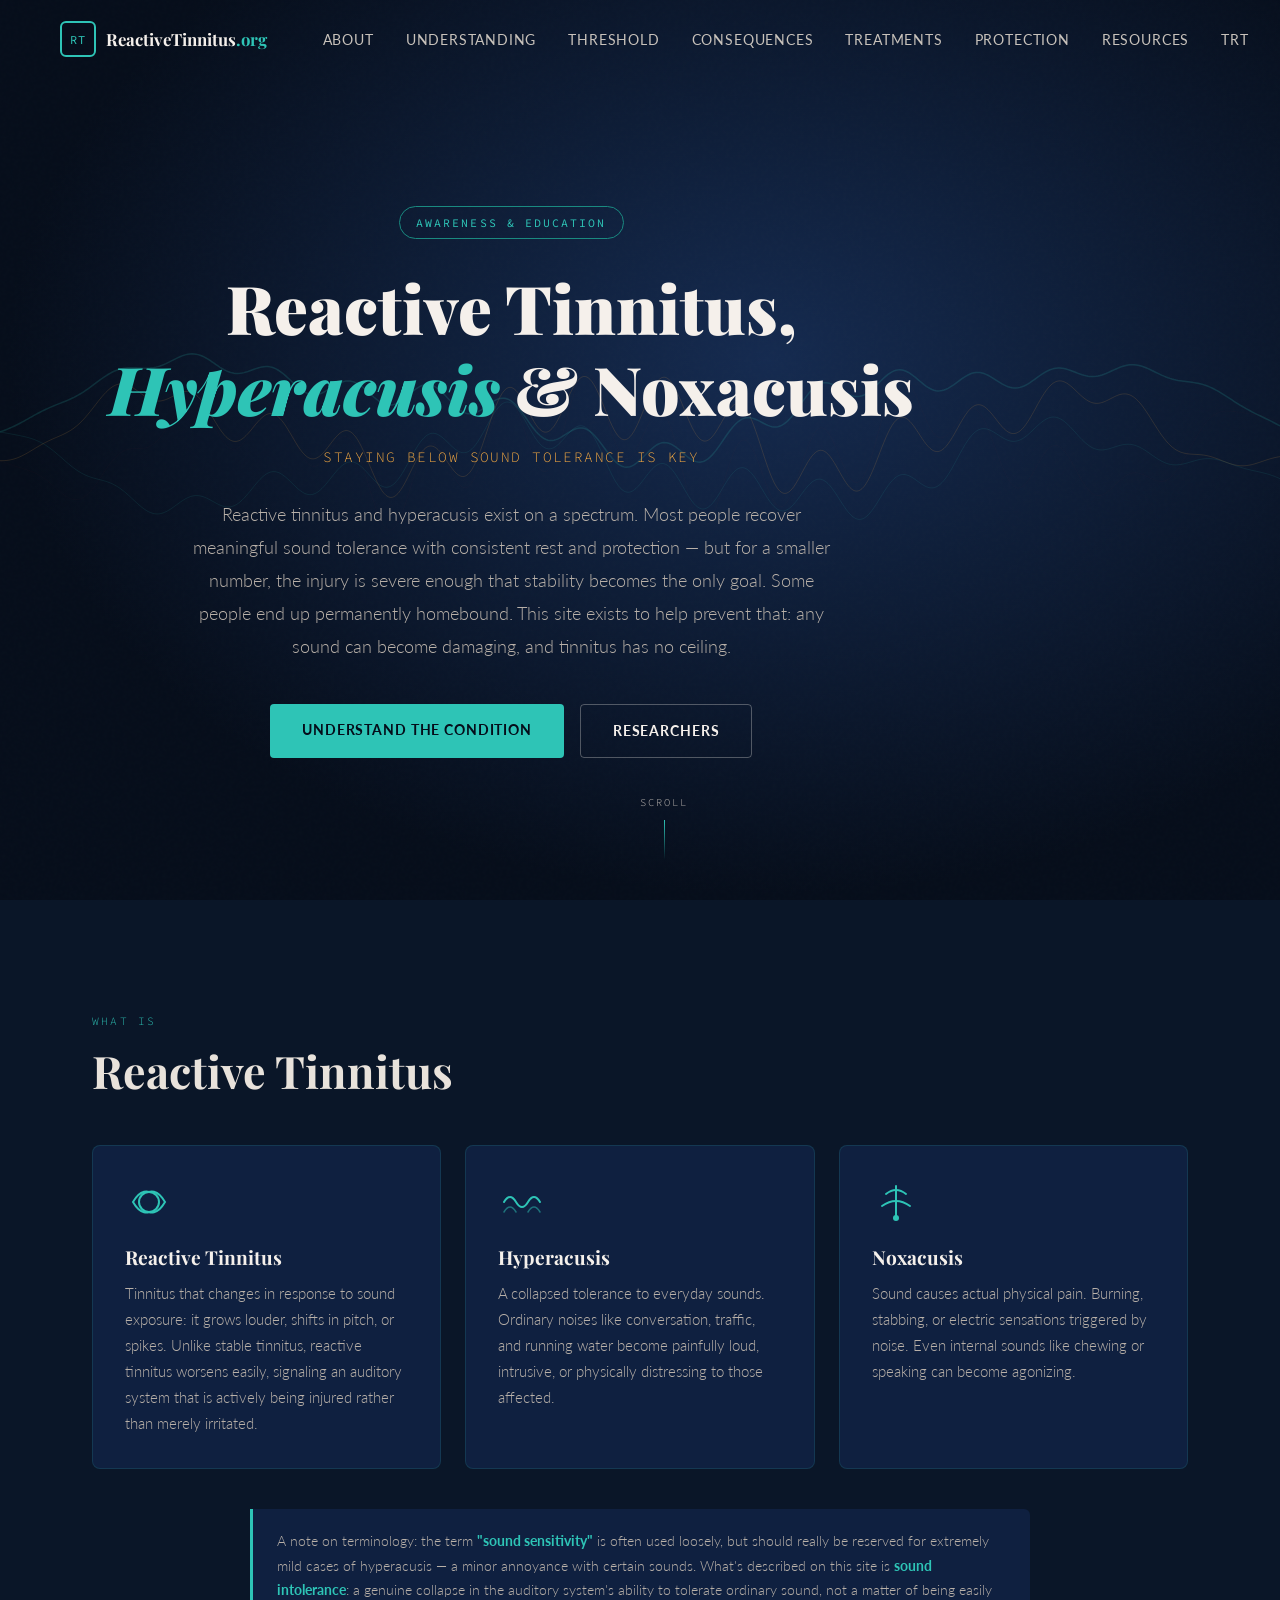
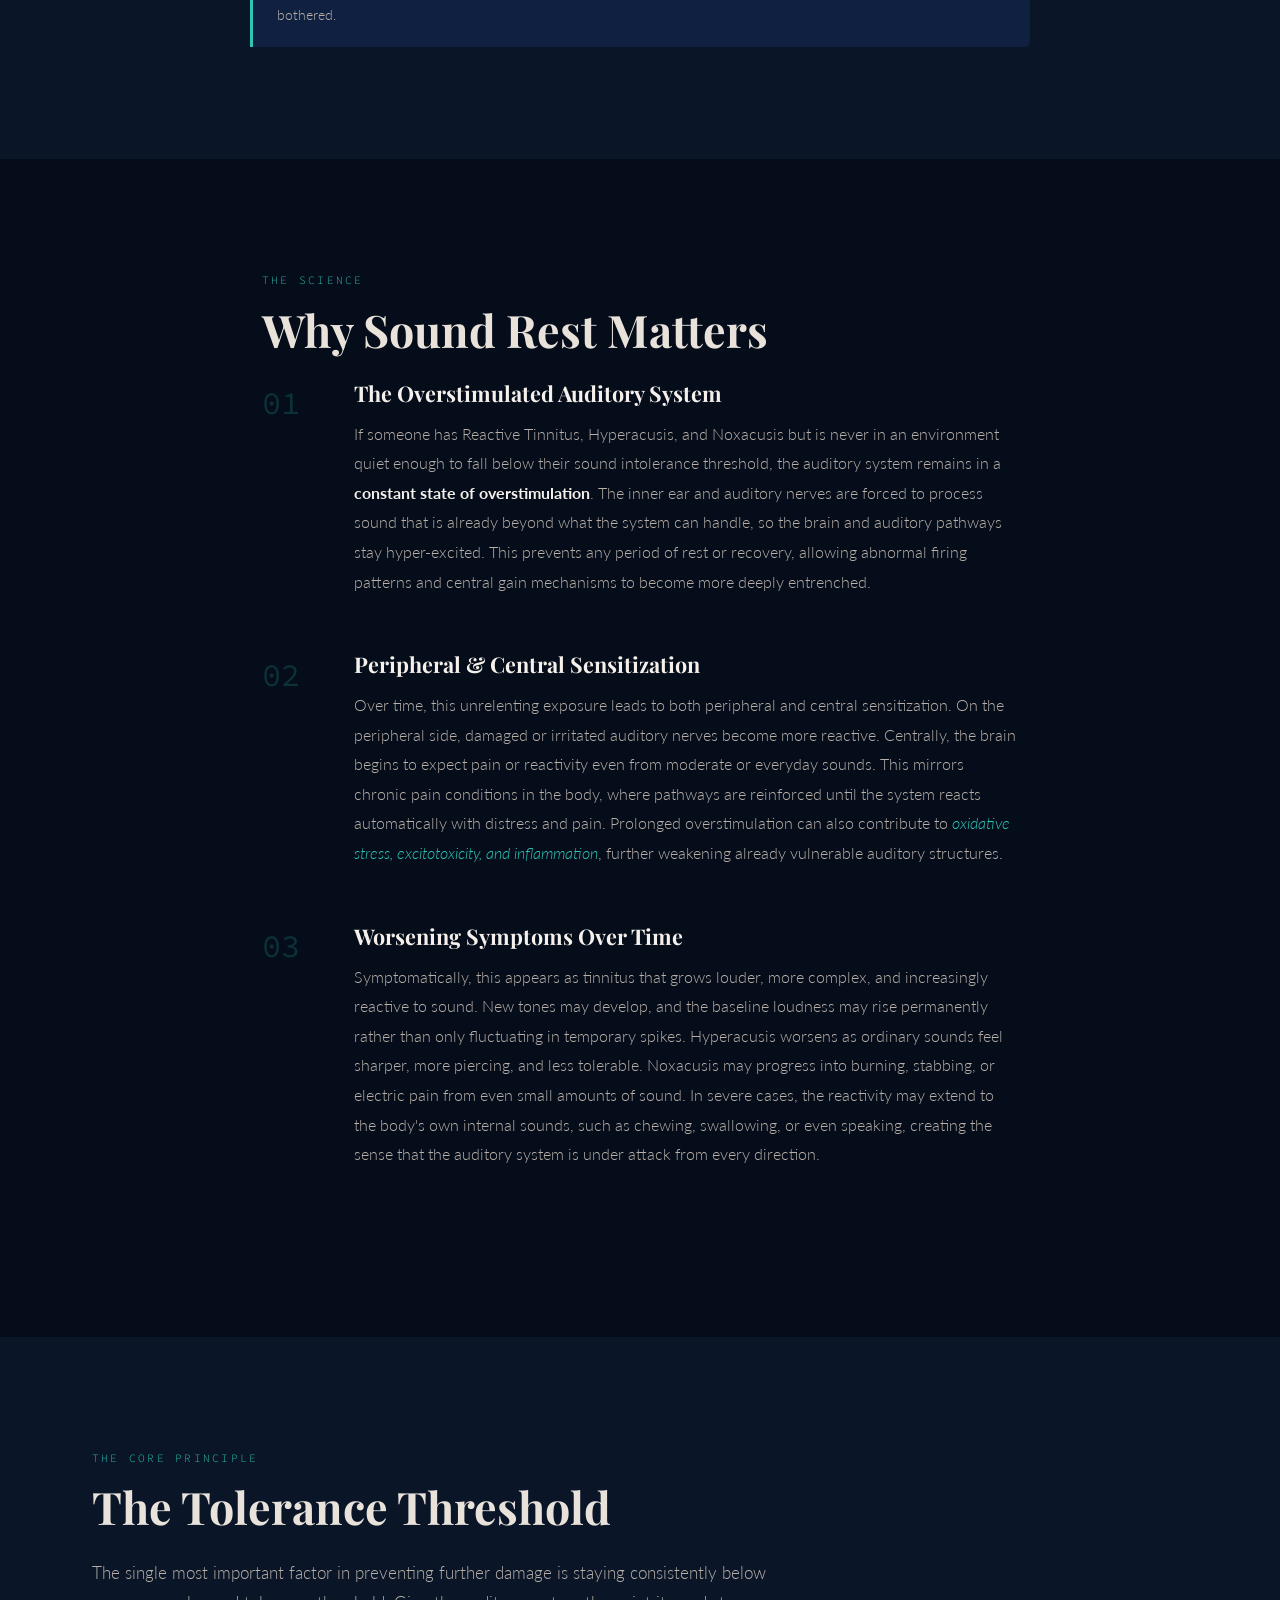
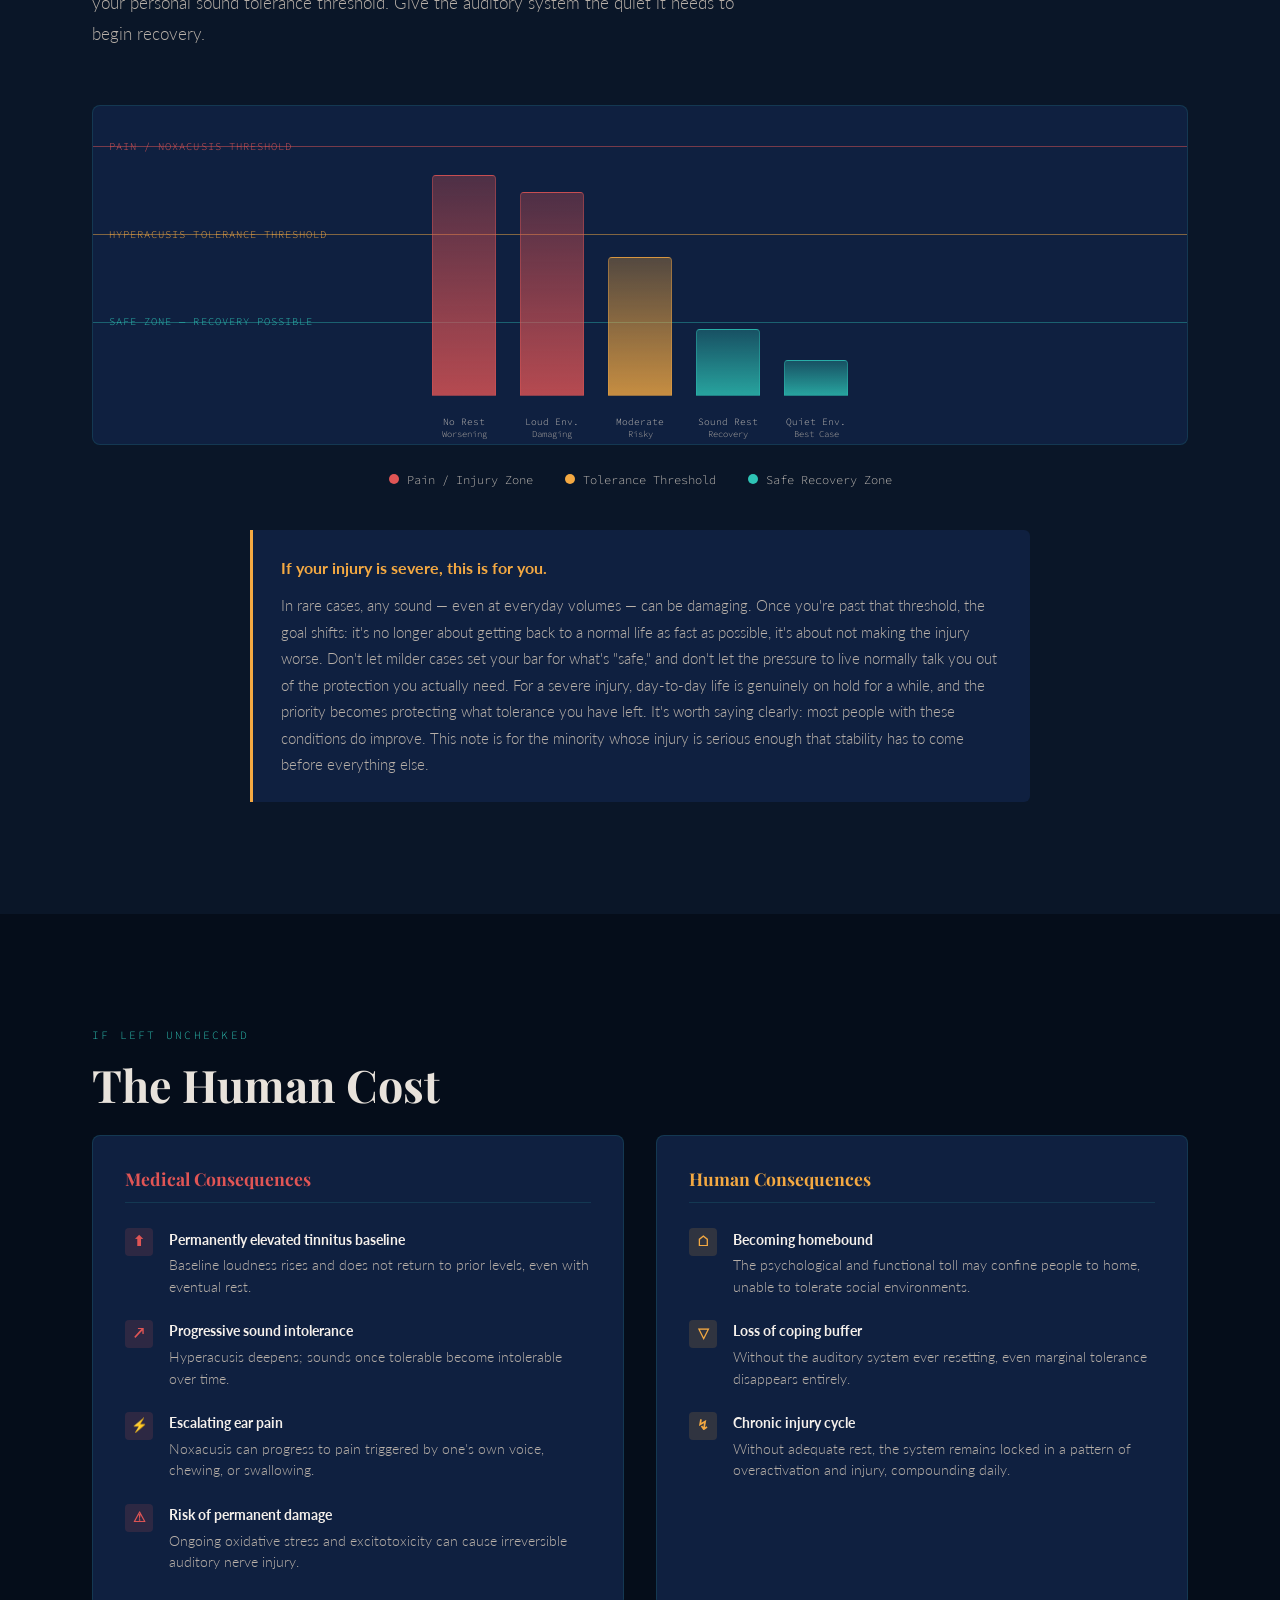
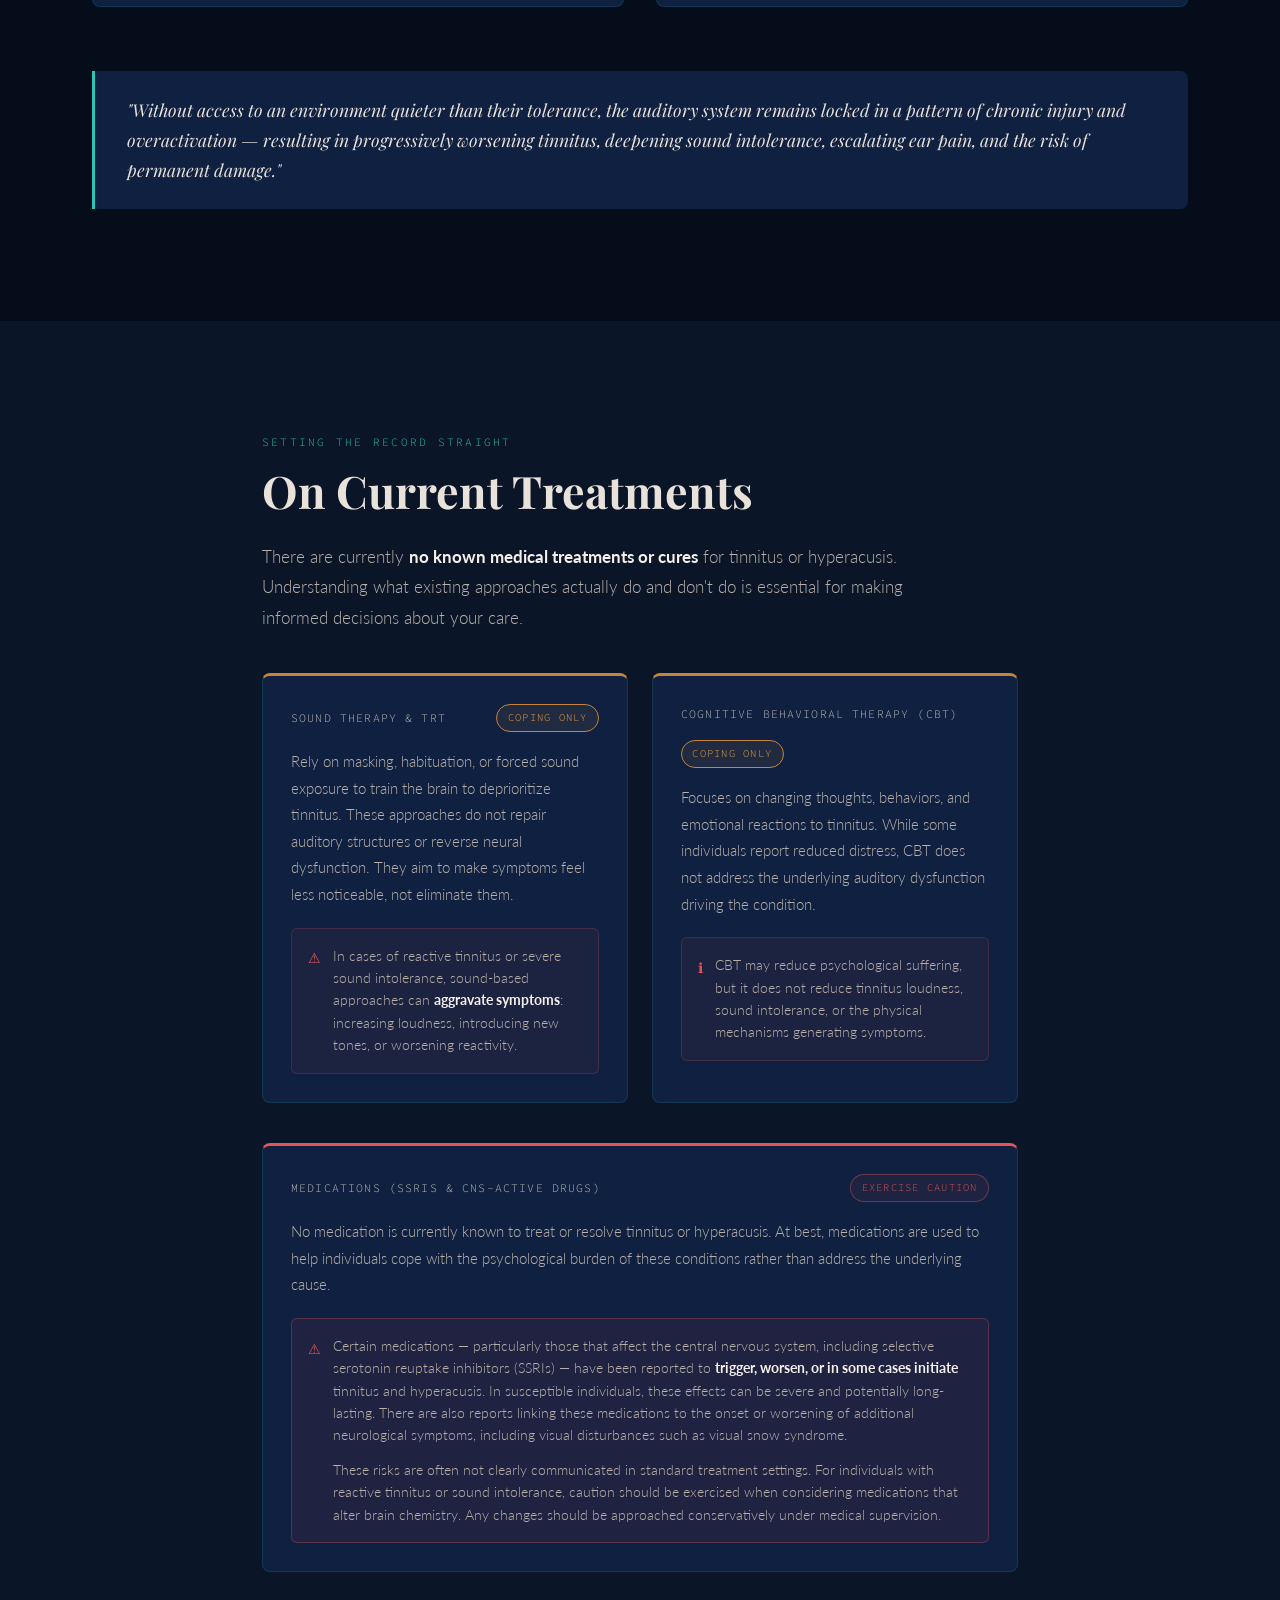
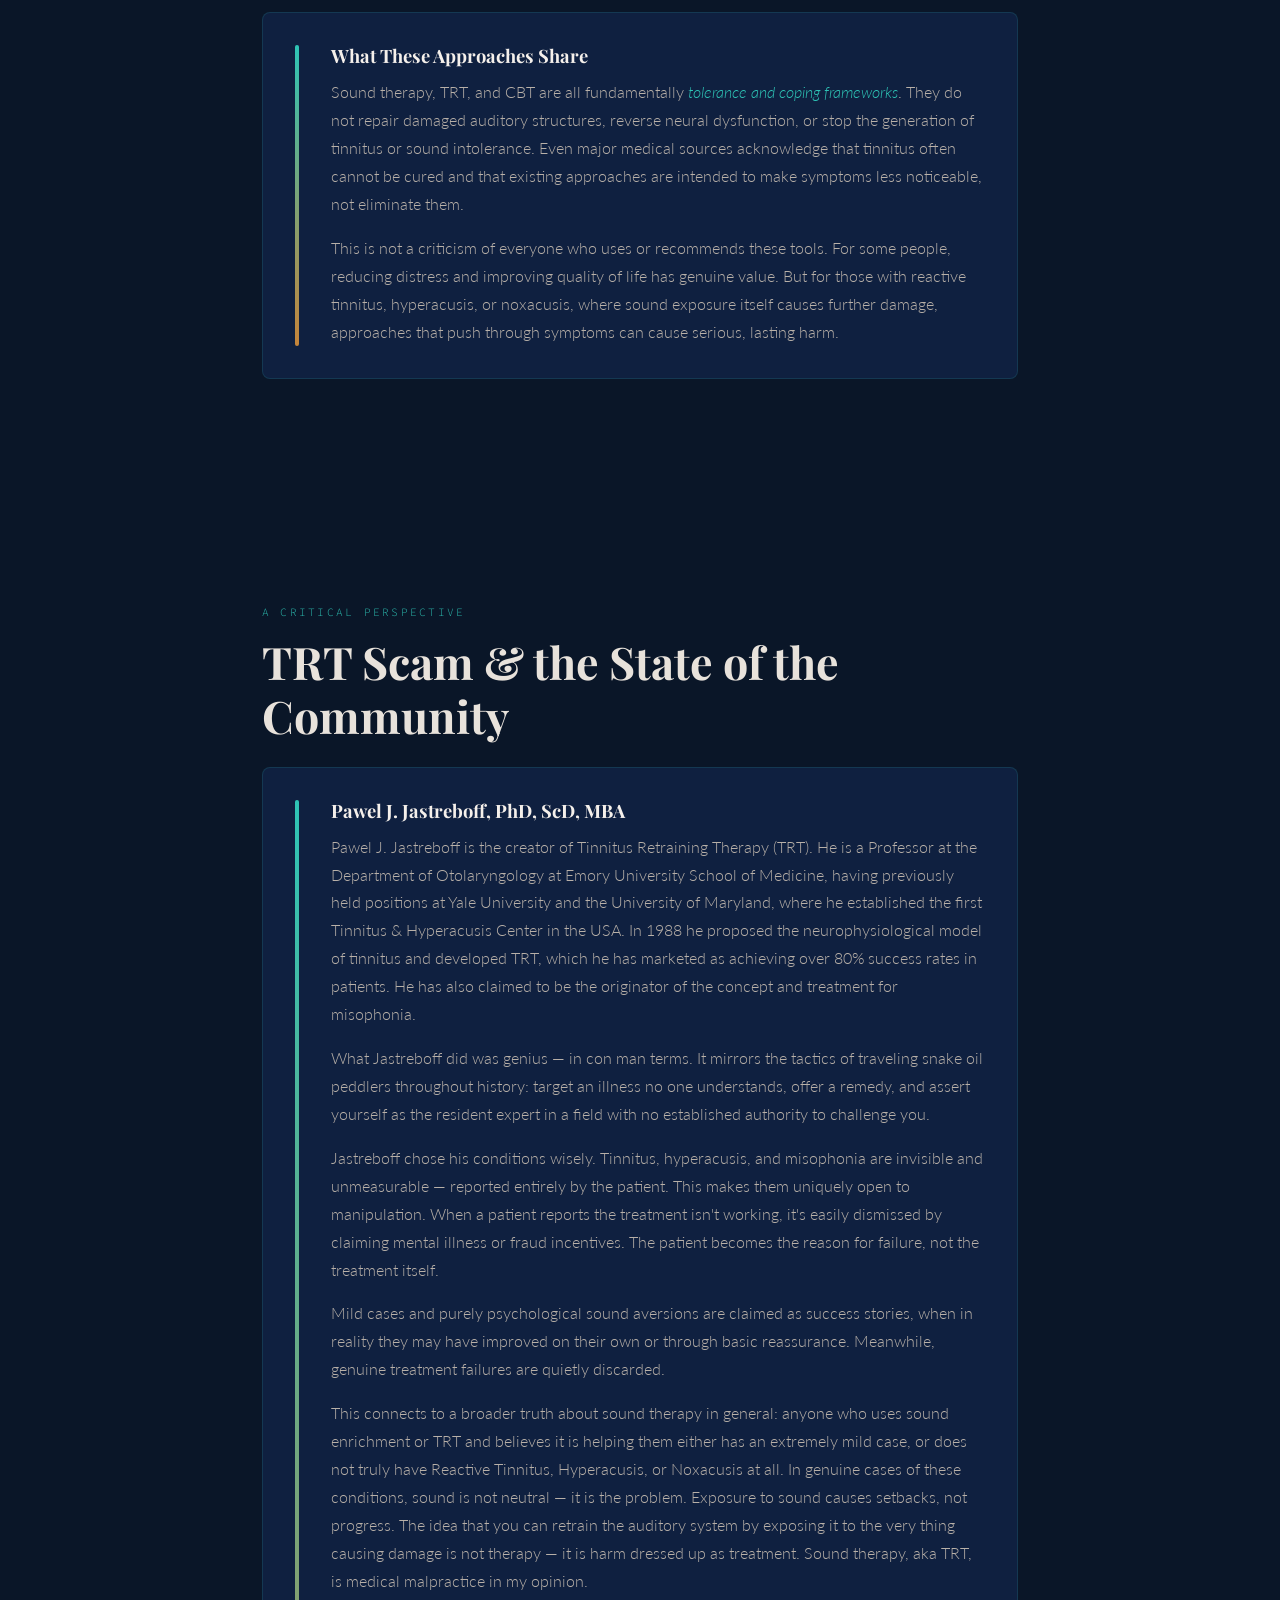
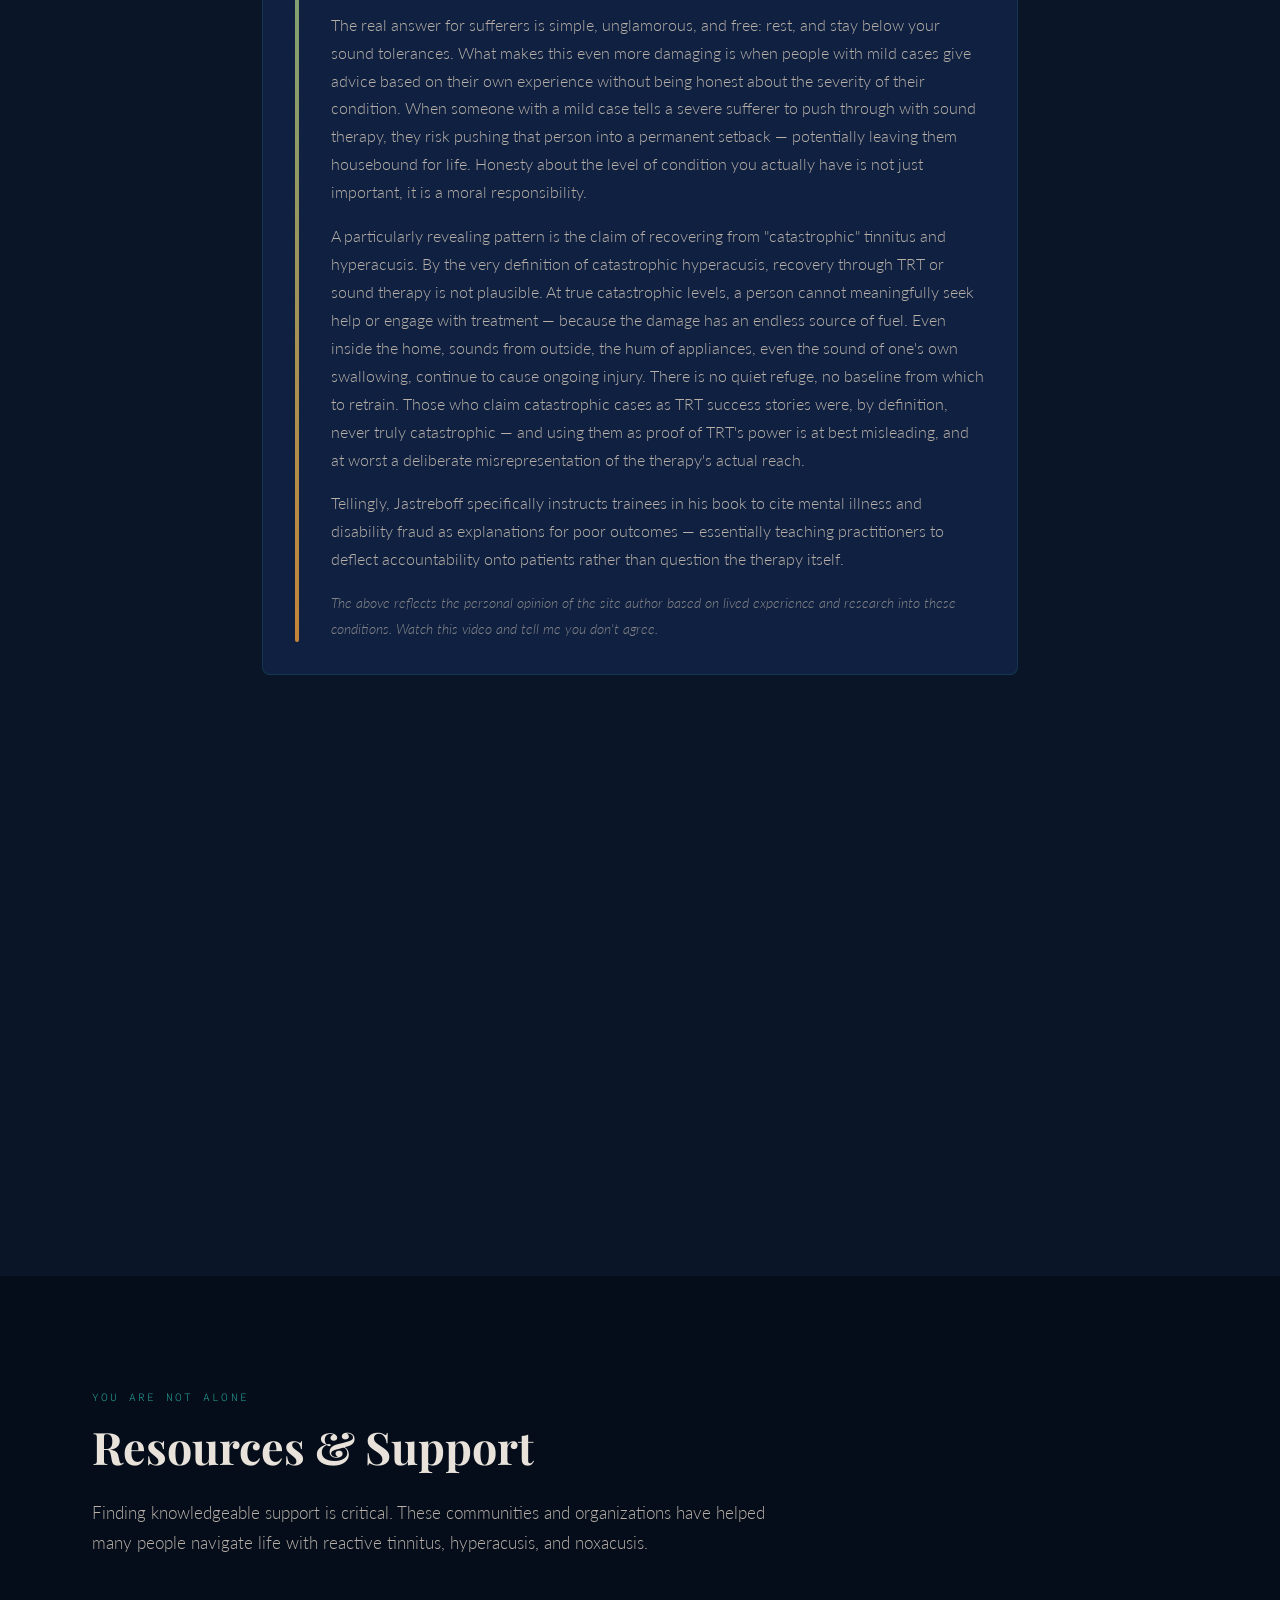
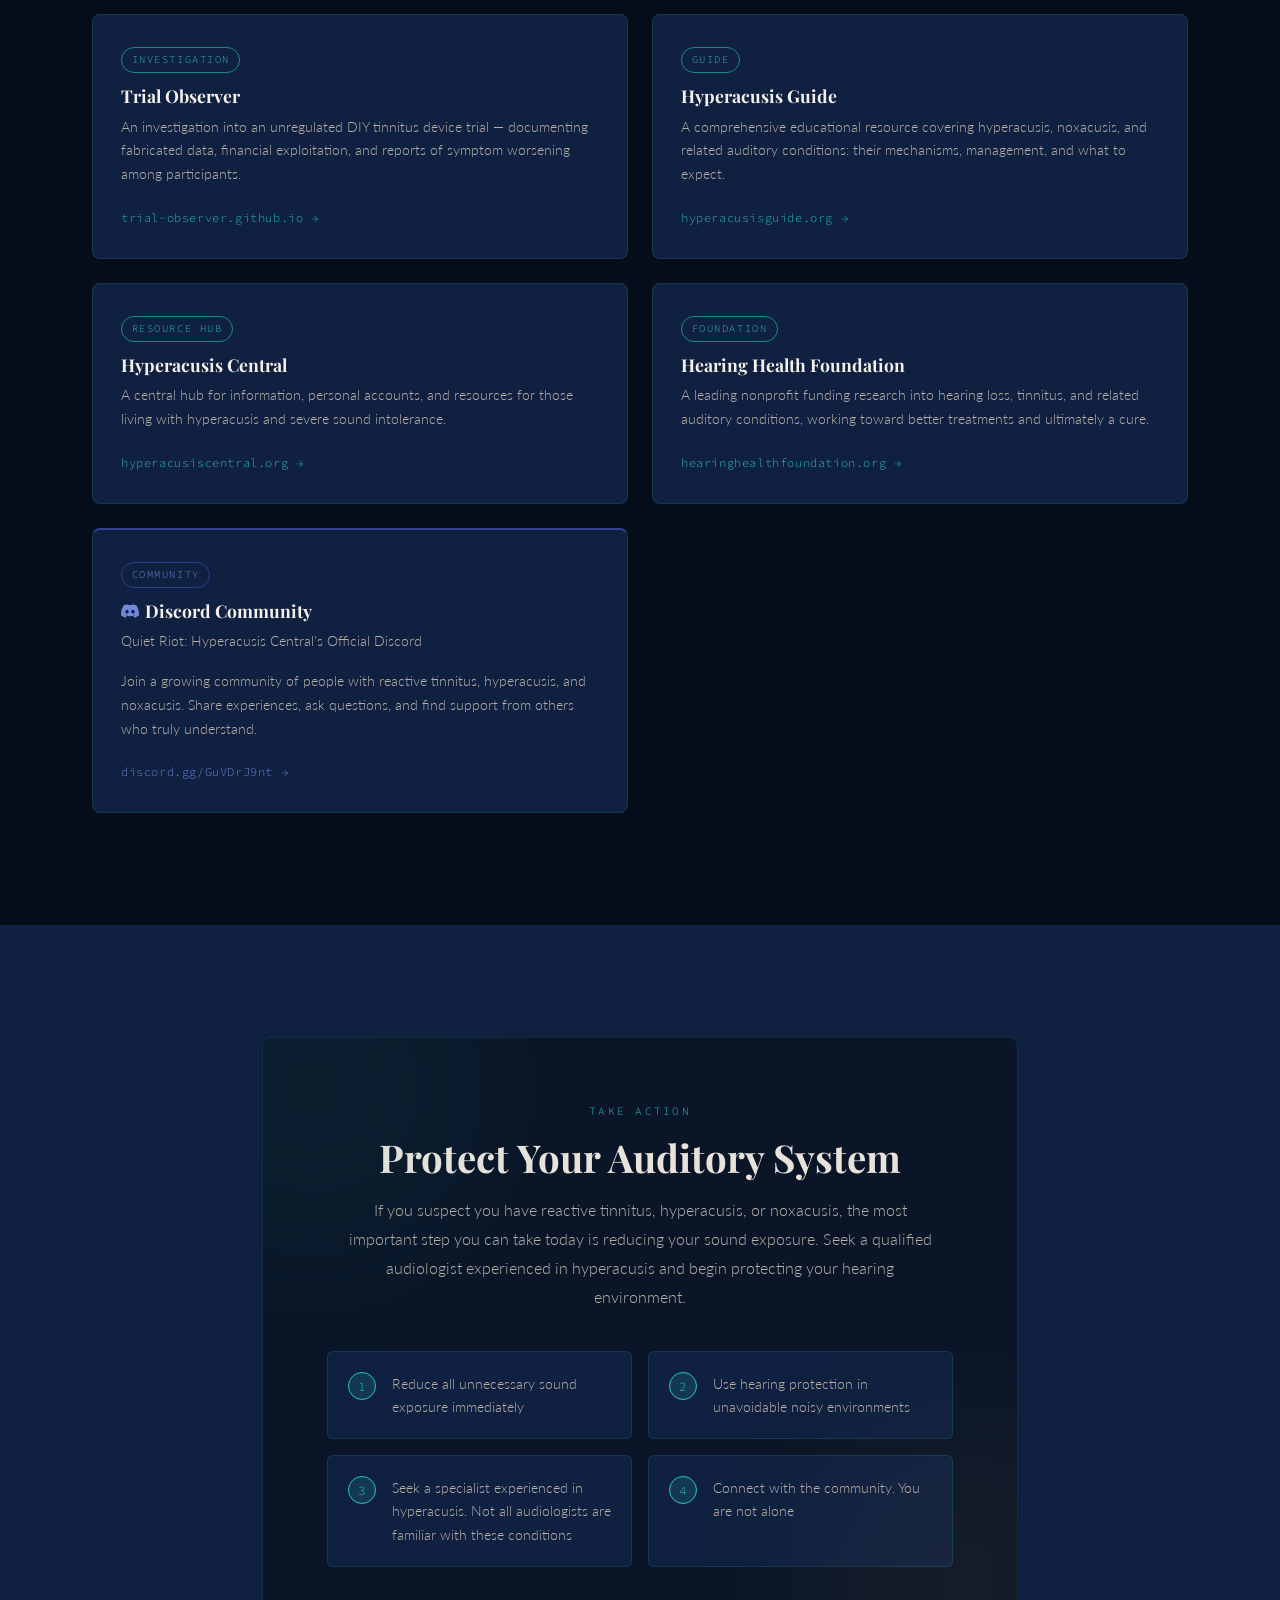
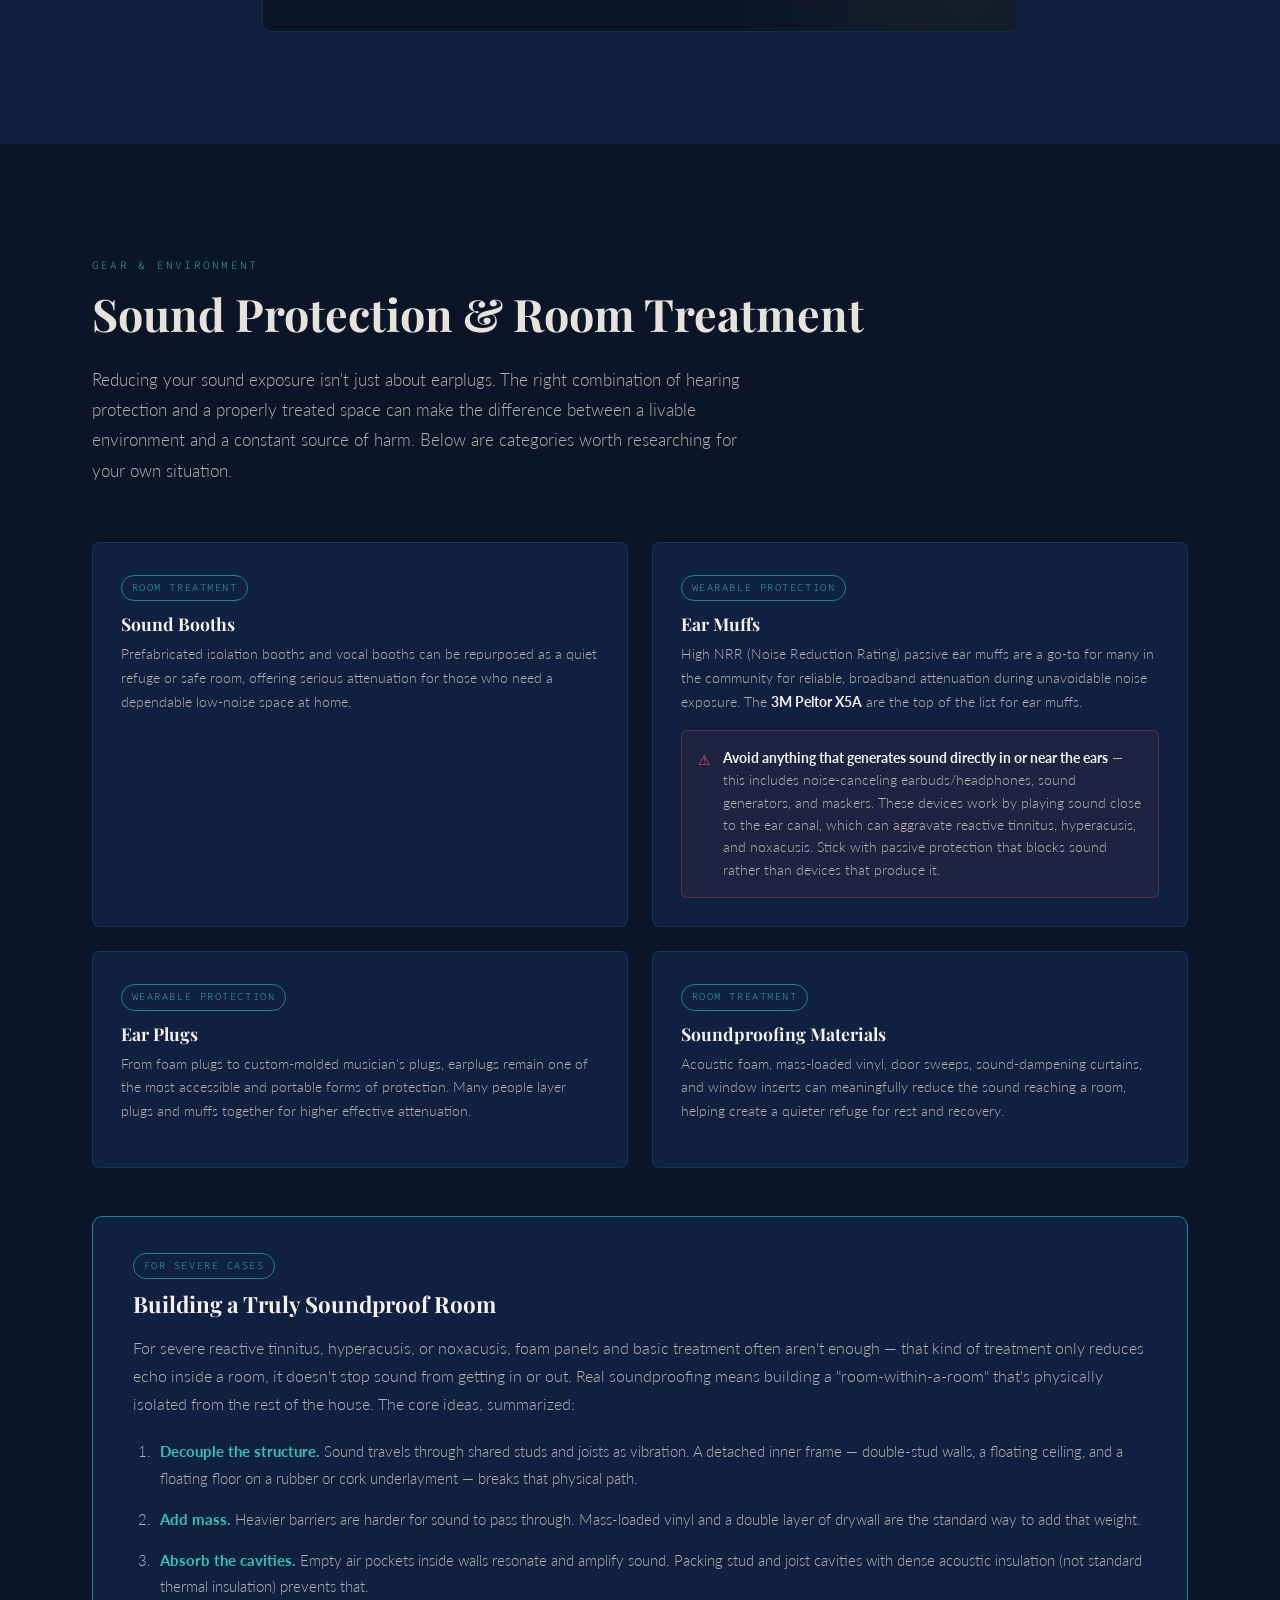
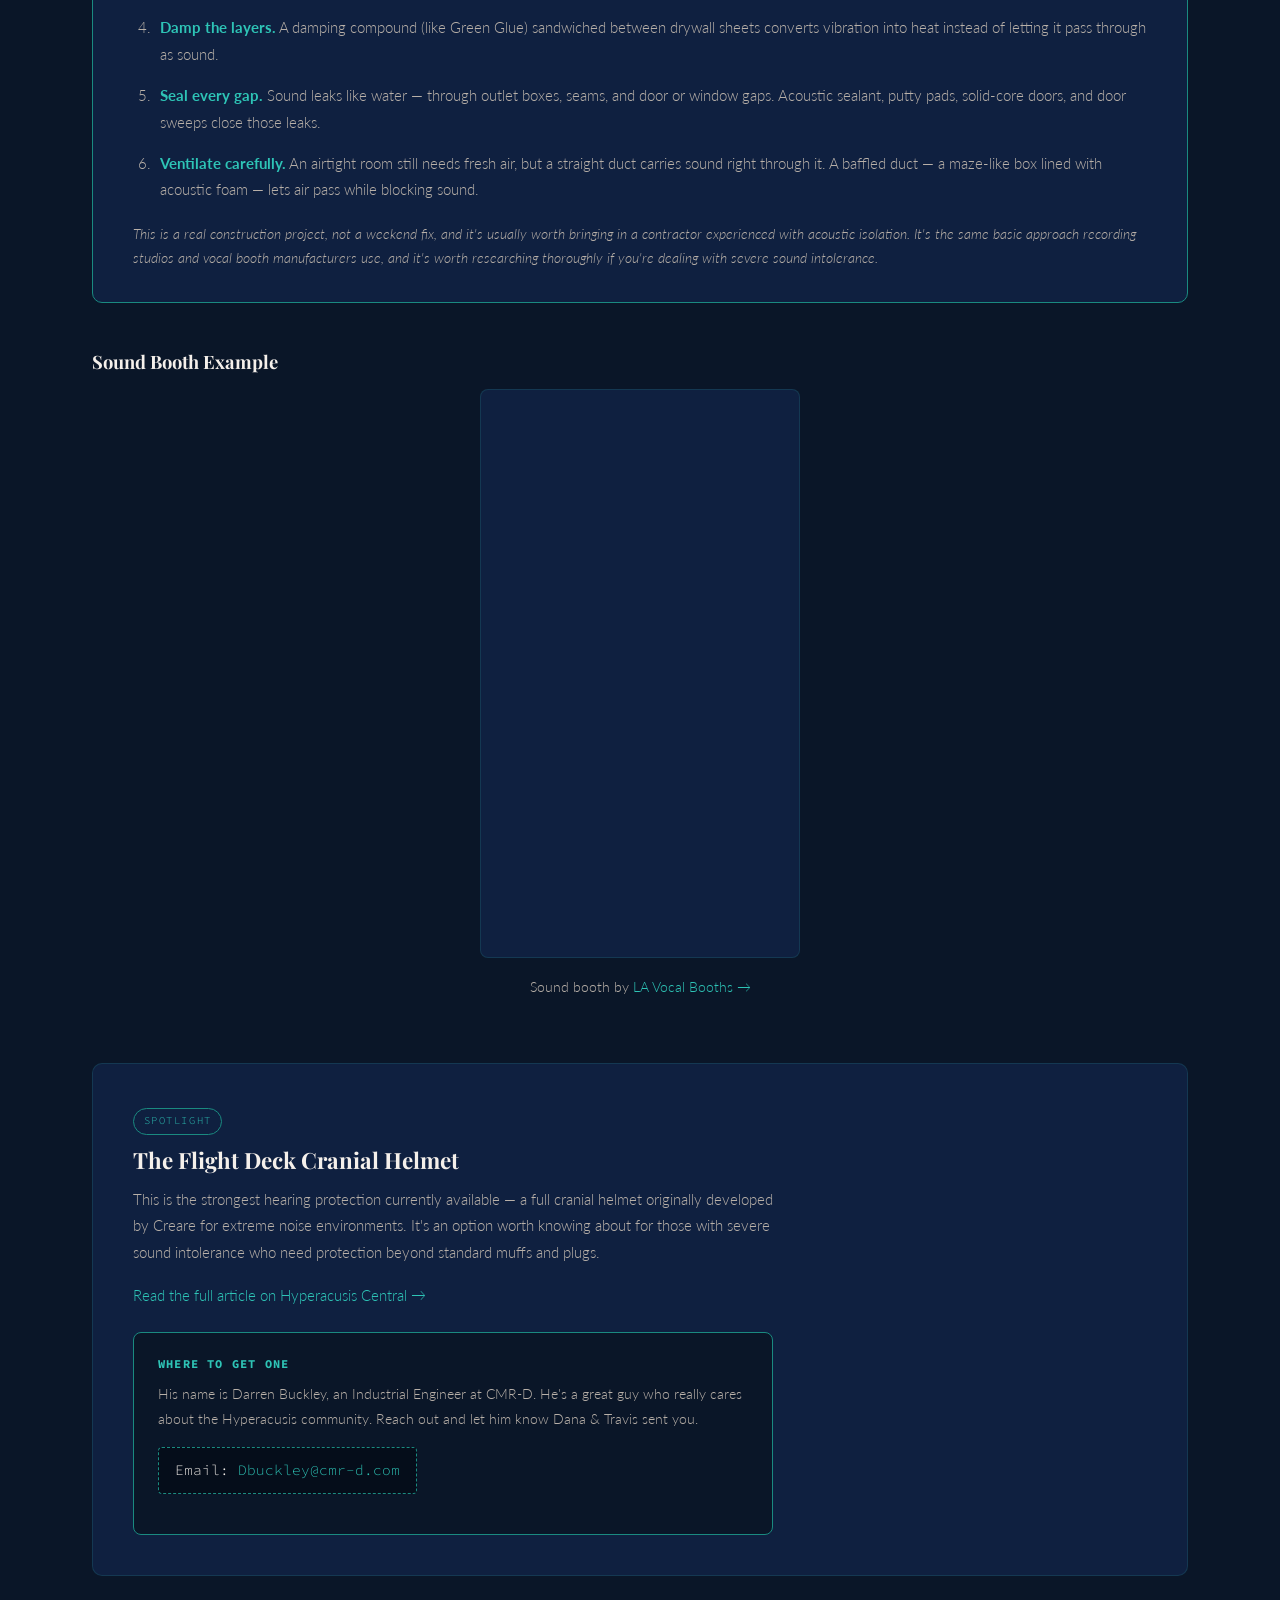
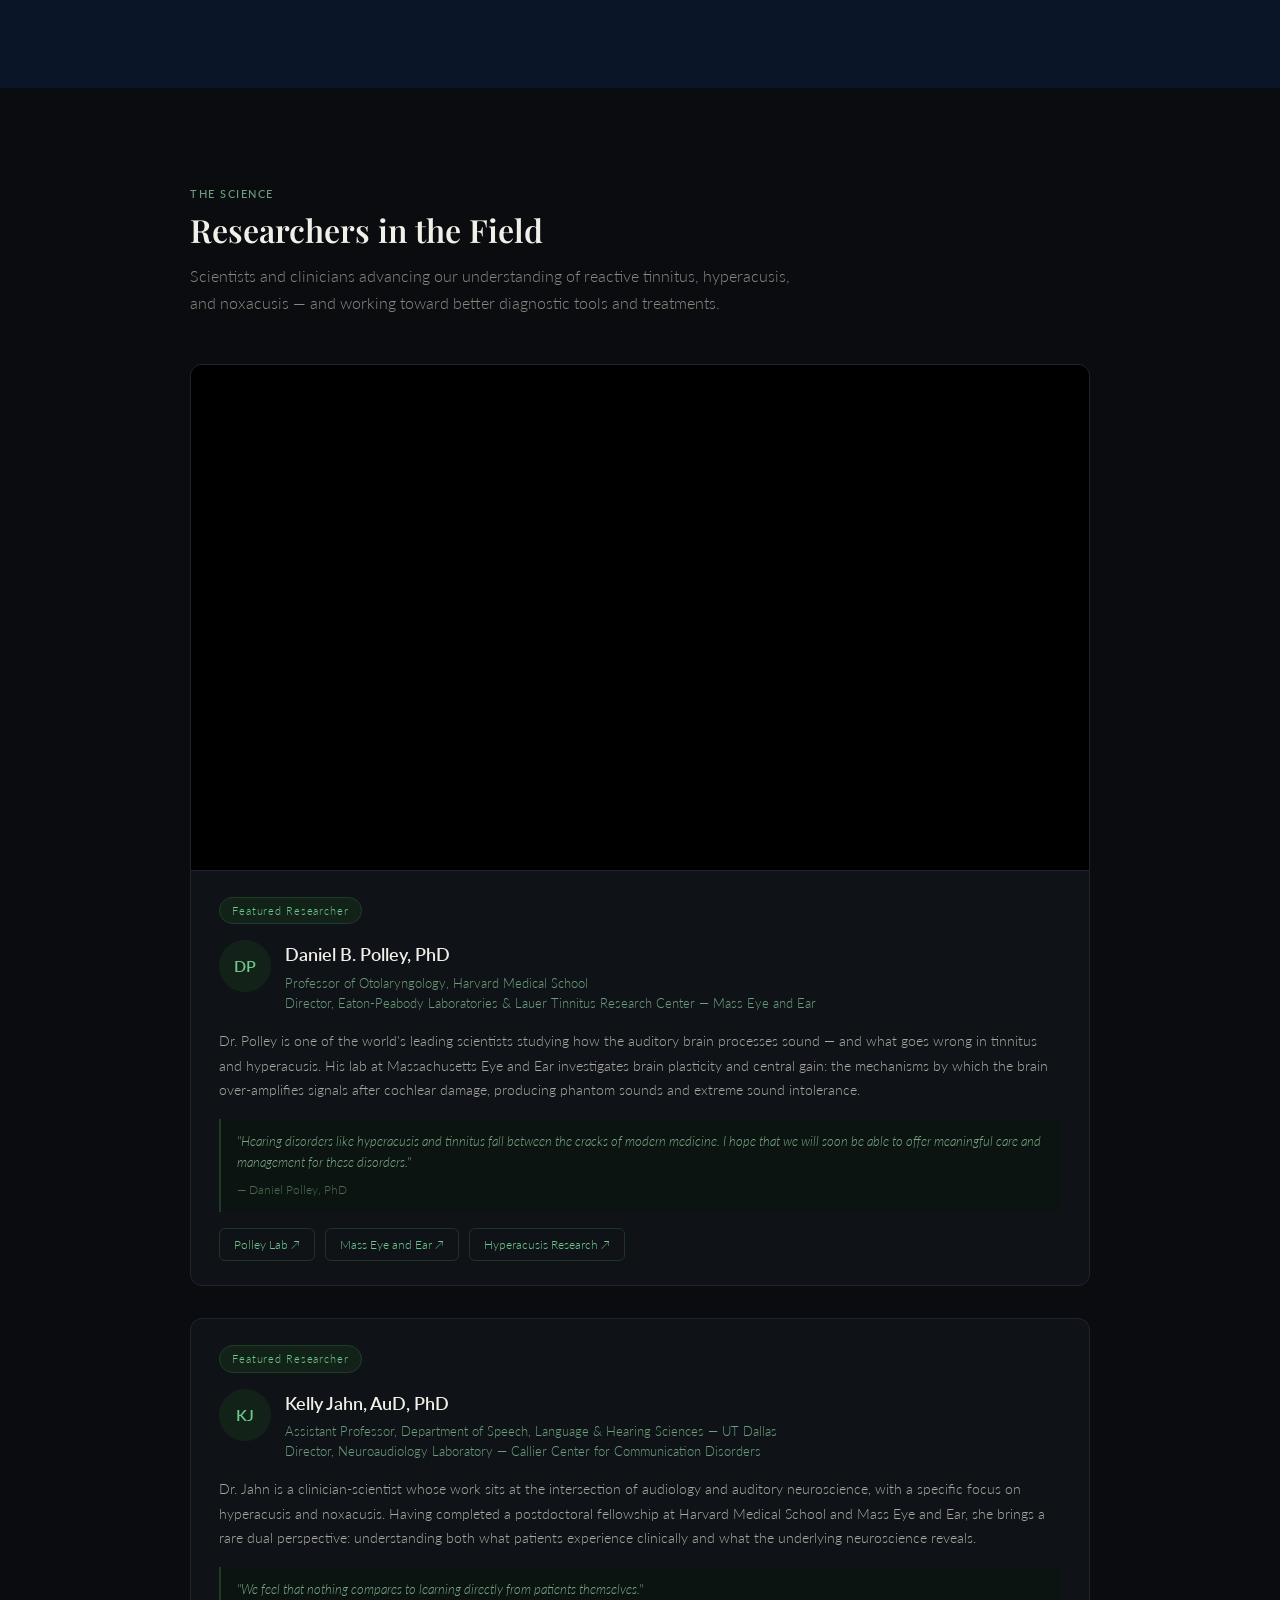
==== commit 8369b119: "Rename index (5).html to index.html" ====
--- a/index.html
+++ b/index.html
@@ -92,7 +92,7 @@
         Staying Below Sound Tolerance Is Key
       </p>
       <p class="hero-lead">
-        When the auditory system is never given the quiet it needs, the cycle of injury becomes self-reinforcing. The path to recovery narrows with every passing day.
+        Reactive tinnitus and hyperacusis exist on a spectrum. Most people recover meaningful sound tolerance with consistent rest and protection — but for a smaller number, the injury is severe enough that stability becomes the only goal. Some people end up permanently homebound. This site exists to help prevent that: any sound can become damaging, and tinnitus has no ceiling.
       </p>
       <div class="hero-actions">
         <a href="#understanding" class="btn btn-primary">Understand the Condition</a>
@@ -240,6 +240,11 @@
           <div class="key-item"><span class="key-dot key-safe"></span> Safe Recovery Zone</div>
         </div>
       </div>
+
+      <div class="threshold-warning-note" data-animate>
+        <strong>If your injury is severe, this is for you.</strong>
+        <p>In rare cases, any sound — even at everyday volumes — can be damaging. Once you're past that threshold, the goal shifts: it's no longer about getting back to a normal life as fast as possible, it's about not making the injury worse. Don't let milder cases set your bar for what's "safe," and don't let the pressure to live normally talk you out of the protection you actually need. For a severe injury, day-to-day life is genuinely on hold for a while, and the priority becomes protecting what tolerance you have left. It's worth saying clearly: most people with these conditions do improve. This note is for the minority whose injury is serious enough that stability has to come before everything else.</p>
+      </div>
     </div>
   </section>
 
--- a/style.css
+++ b/style.css
@@ -201,6 +201,13 @@
   text-align: center;
 }
 
+@media (min-width: 769px) {
+  .hero-content {
+    margin-right: auto;
+    margin-left: 6vw;
+  }
+}
+
 .hero-badge {
   display: inline-block;
   font-family: var(--font-mono);
@@ -364,6 +371,27 @@
   line-height: 1.7;
 }
 .terminology-note strong { color: var(--teal); }
+
+.threshold-warning-note {
+  max-width: 780px;
+  margin: 2.5rem auto 0;
+  padding: 1.5rem 1.75rem;
+  background: var(--navy-mid);
+  border-left: 3px solid var(--amber);
+  border-radius: 0 6px 6px 0;
+  font-size: 0.95rem;
+  color: var(--text-body);
+  line-height: 1.75;
+}
+.threshold-warning-note strong {
+  display: block;
+  margin-bottom: 0.6rem;
+  color: var(--amber);
+  font-size: 1.02rem;
+}
+.threshold-warning-note p {
+  margin: 0;
+}
 
 .card {
   background: var(--navy-mid);
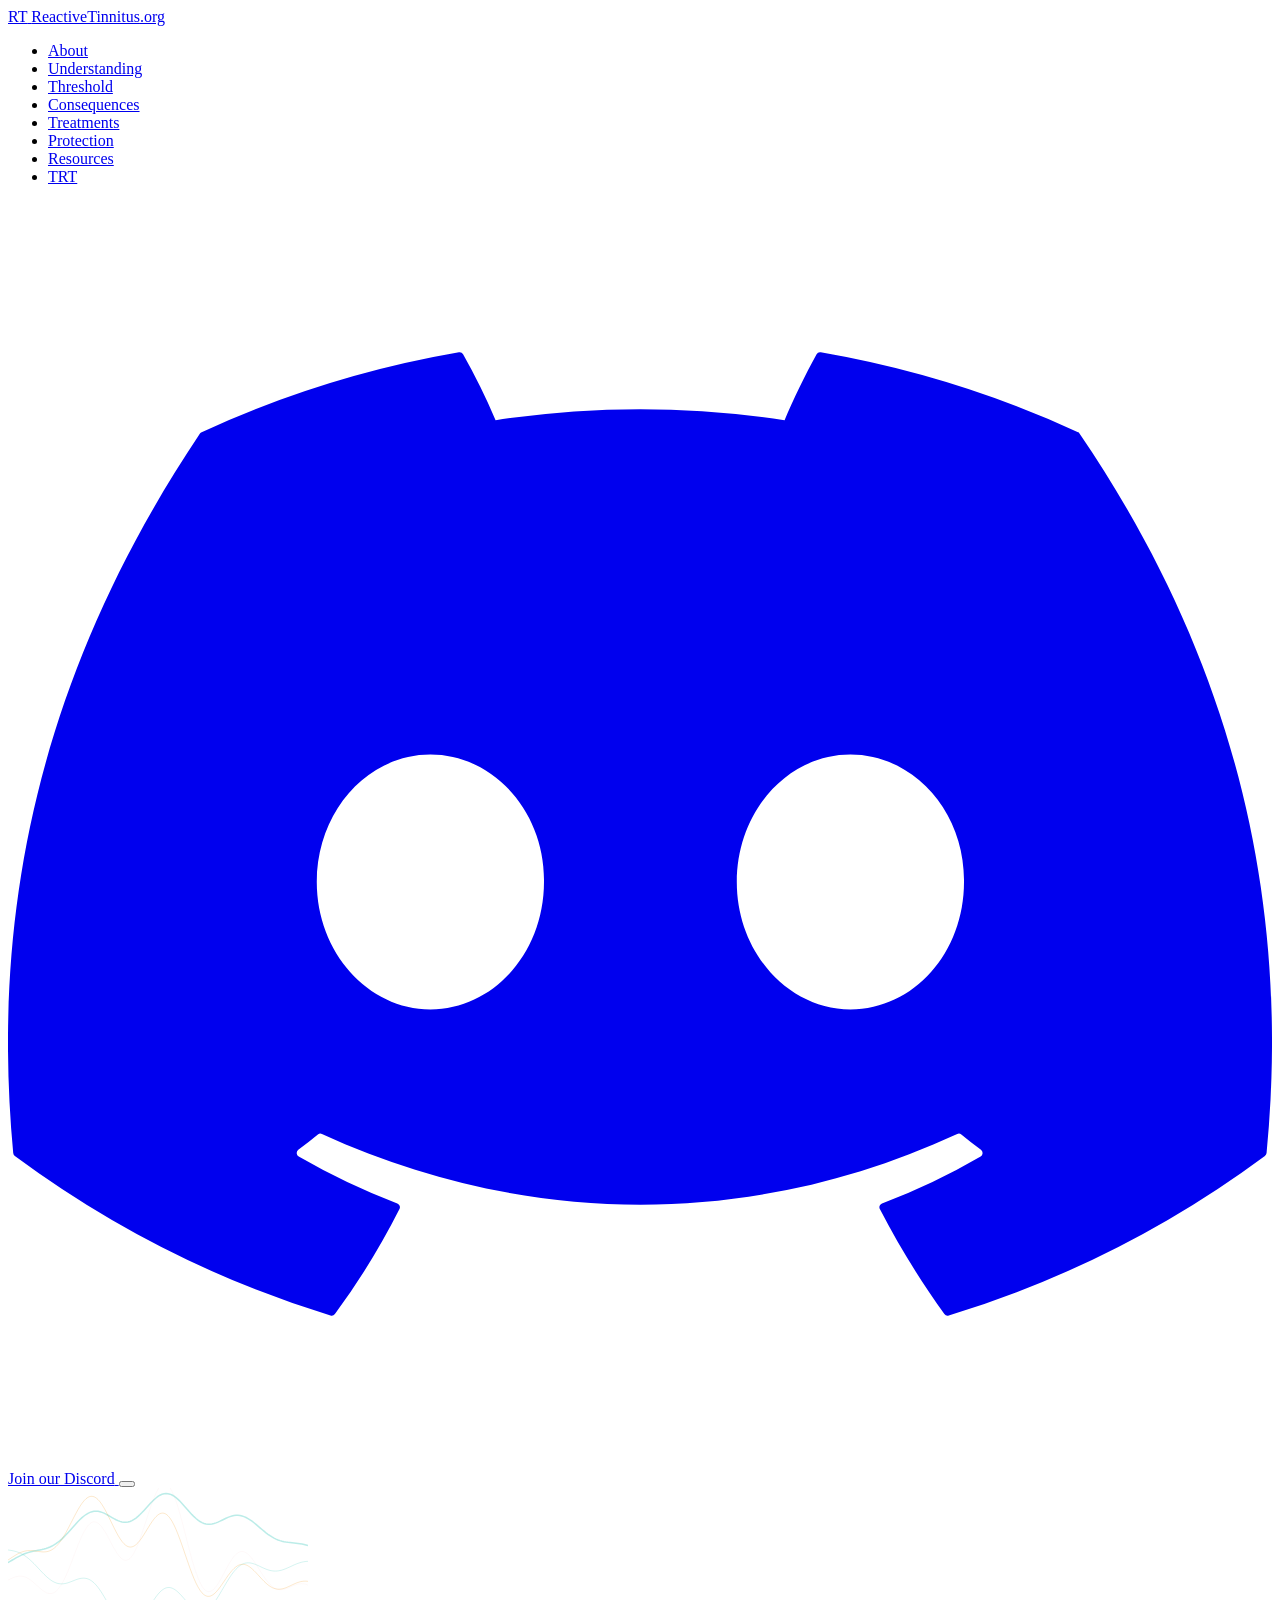
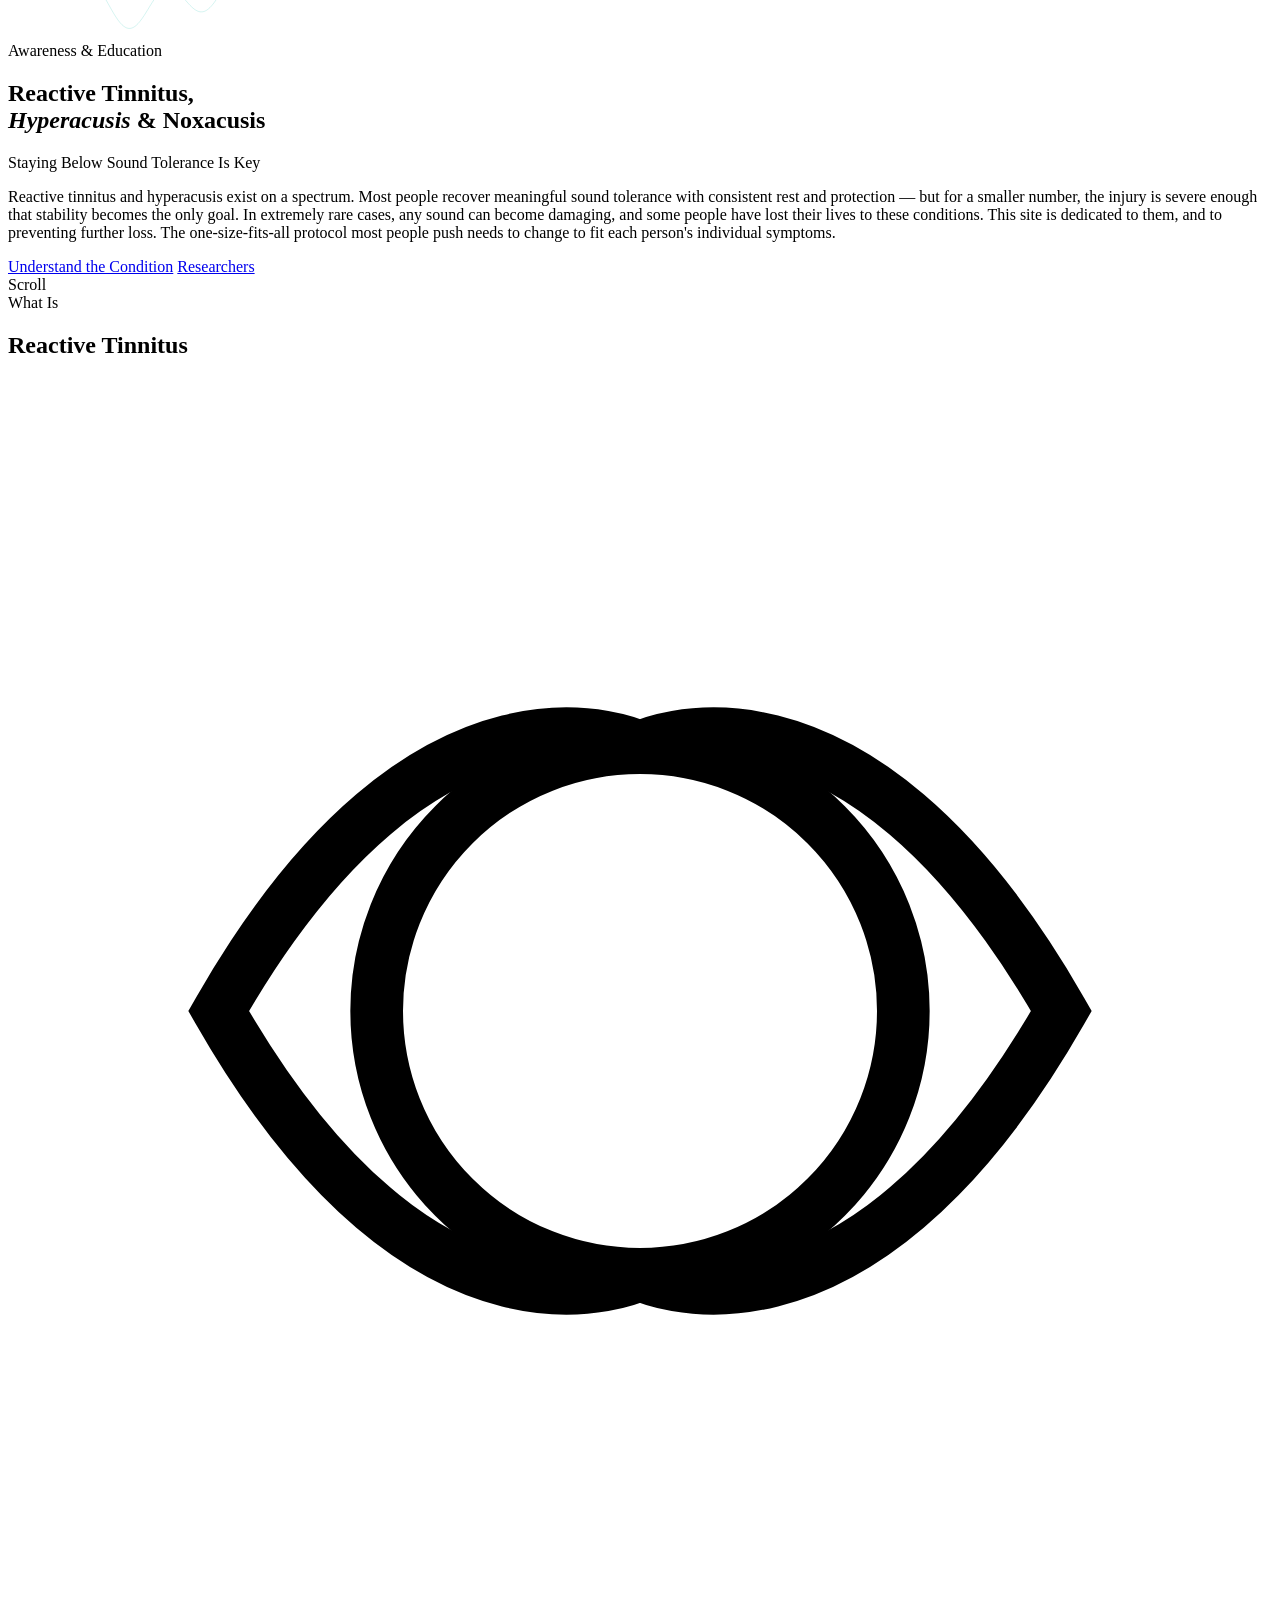
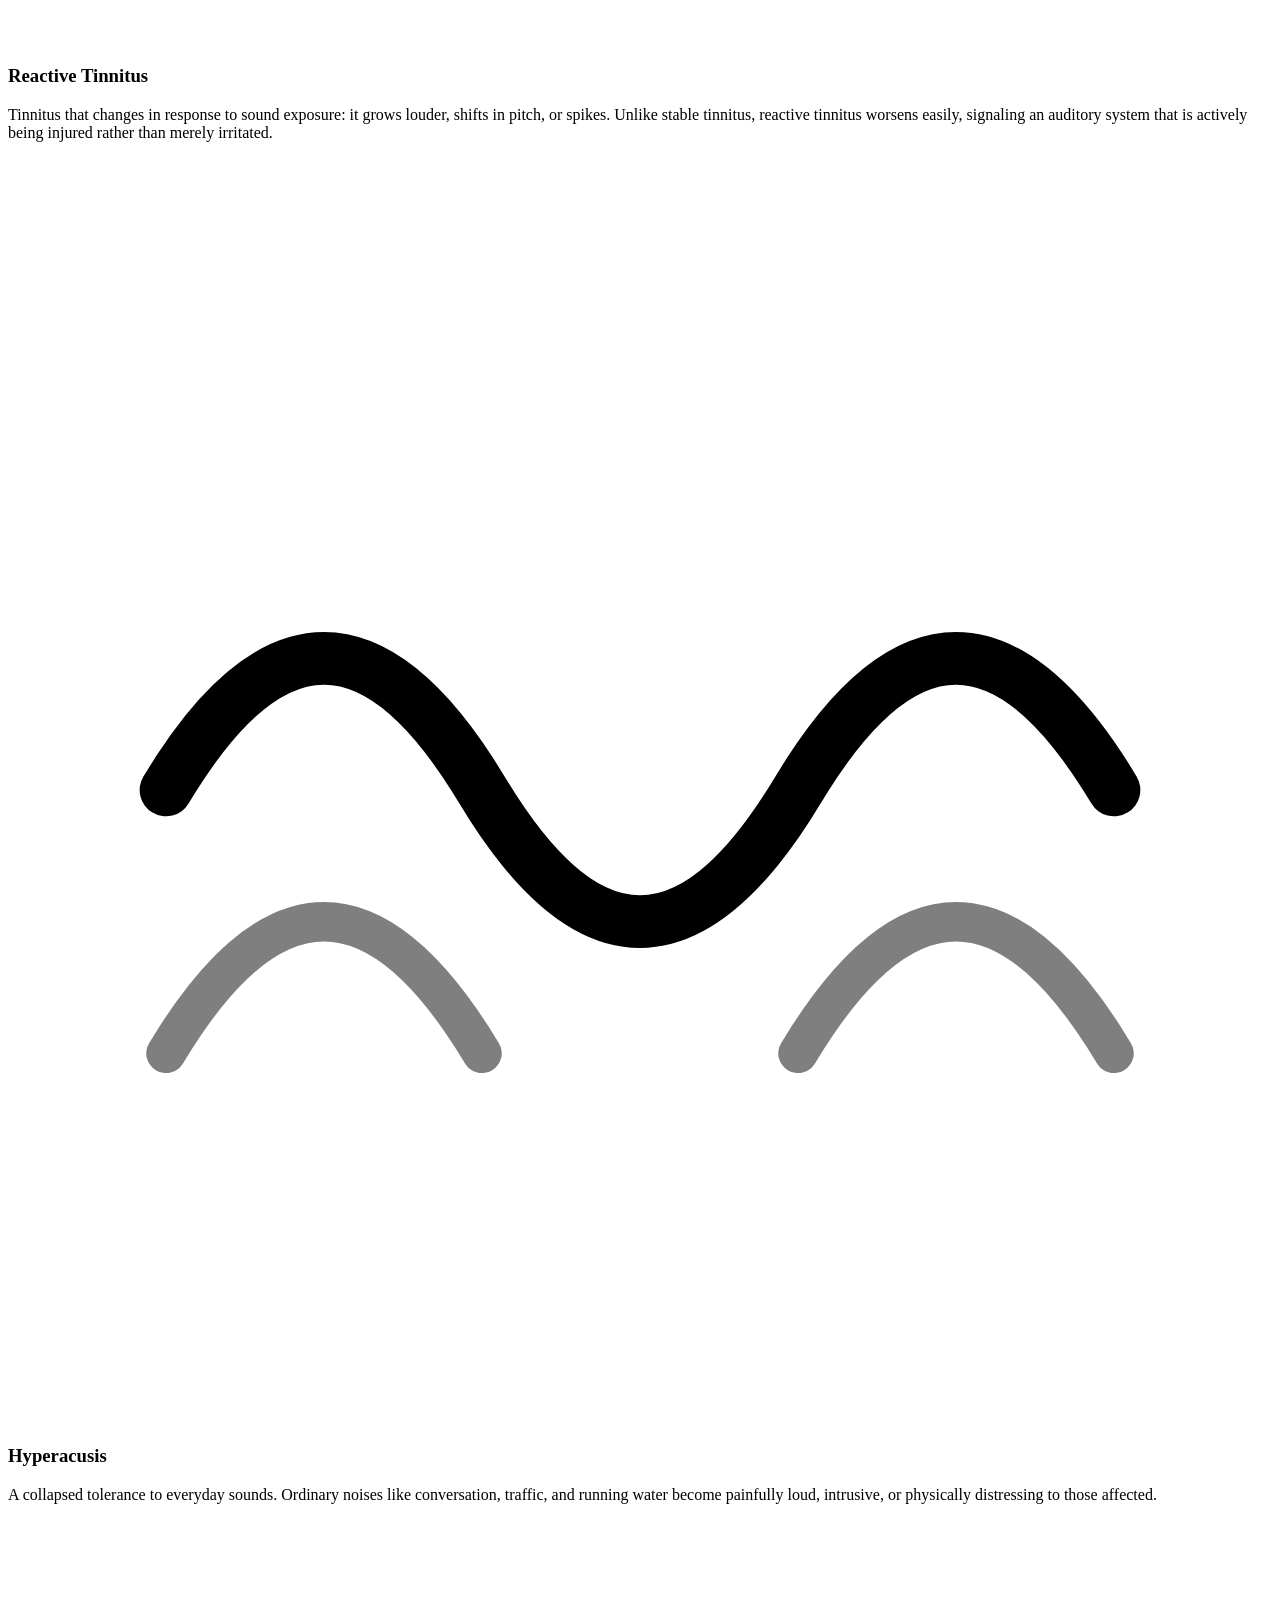
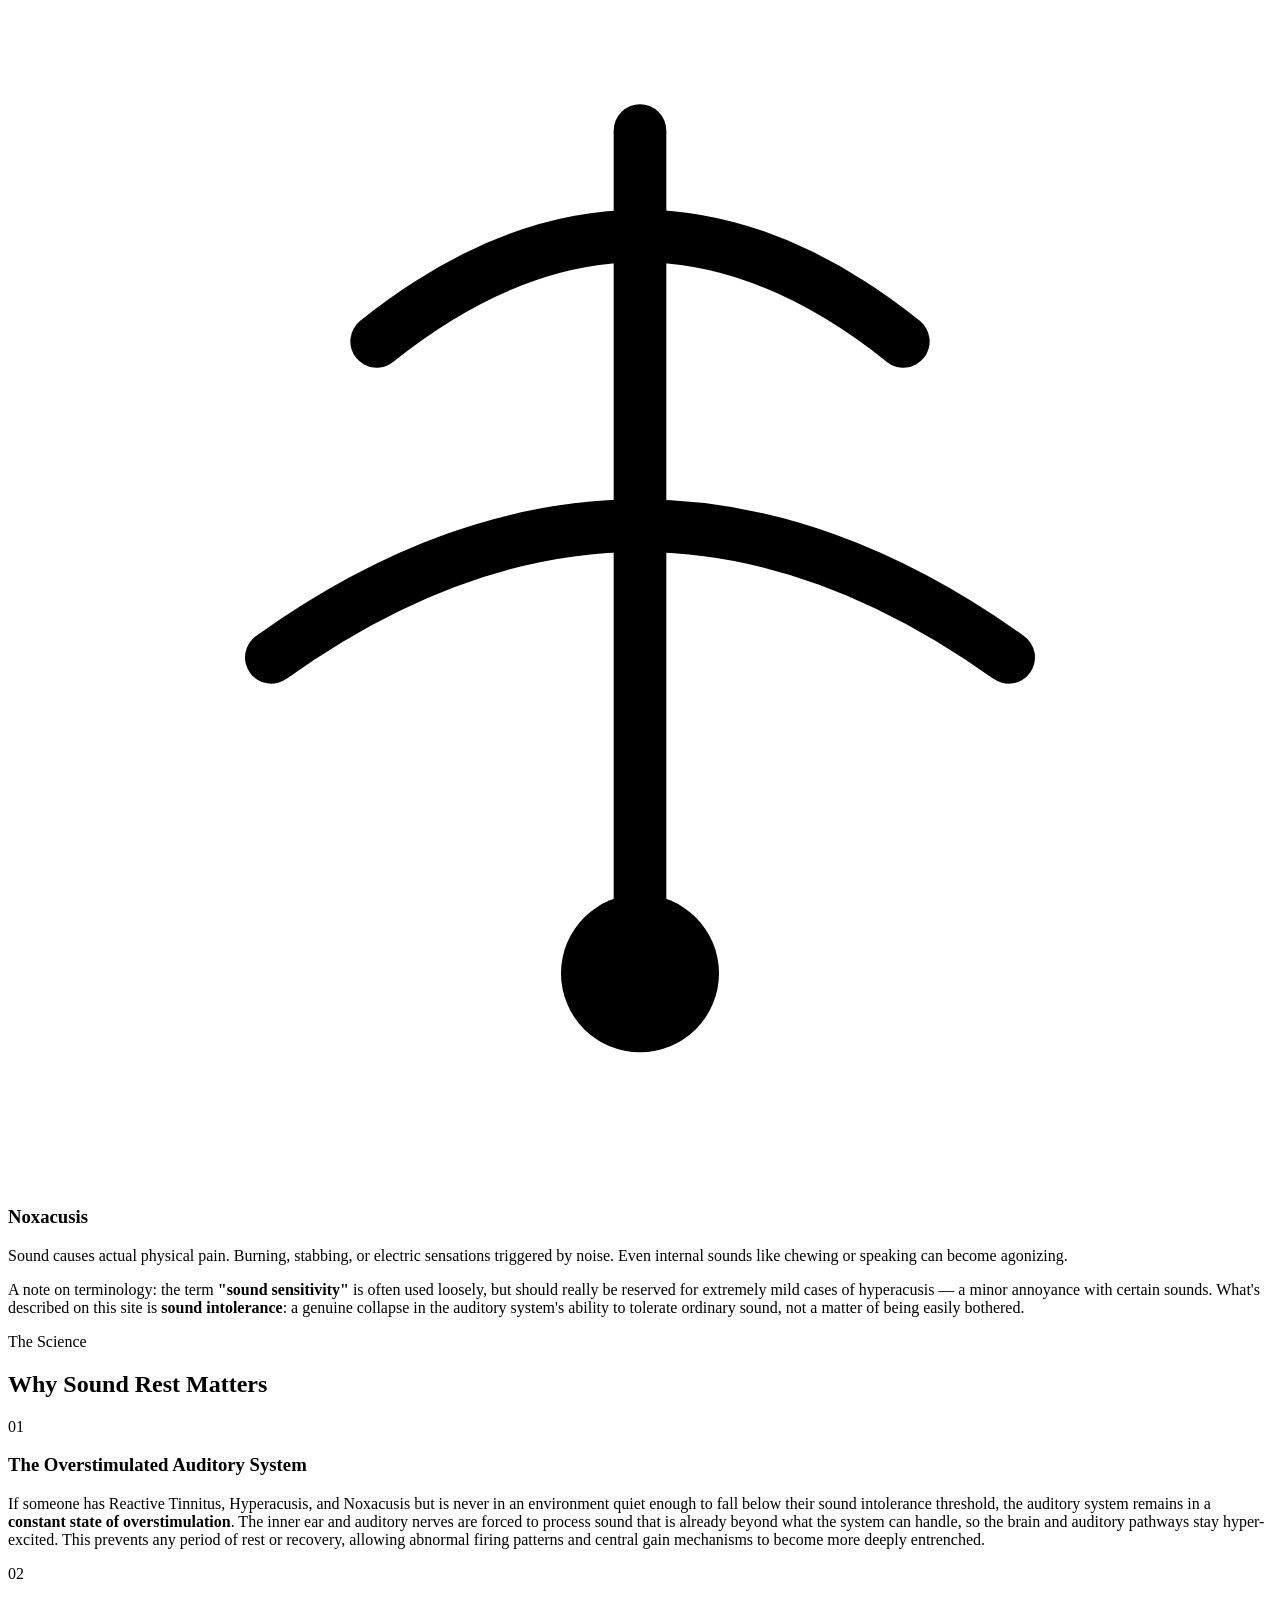
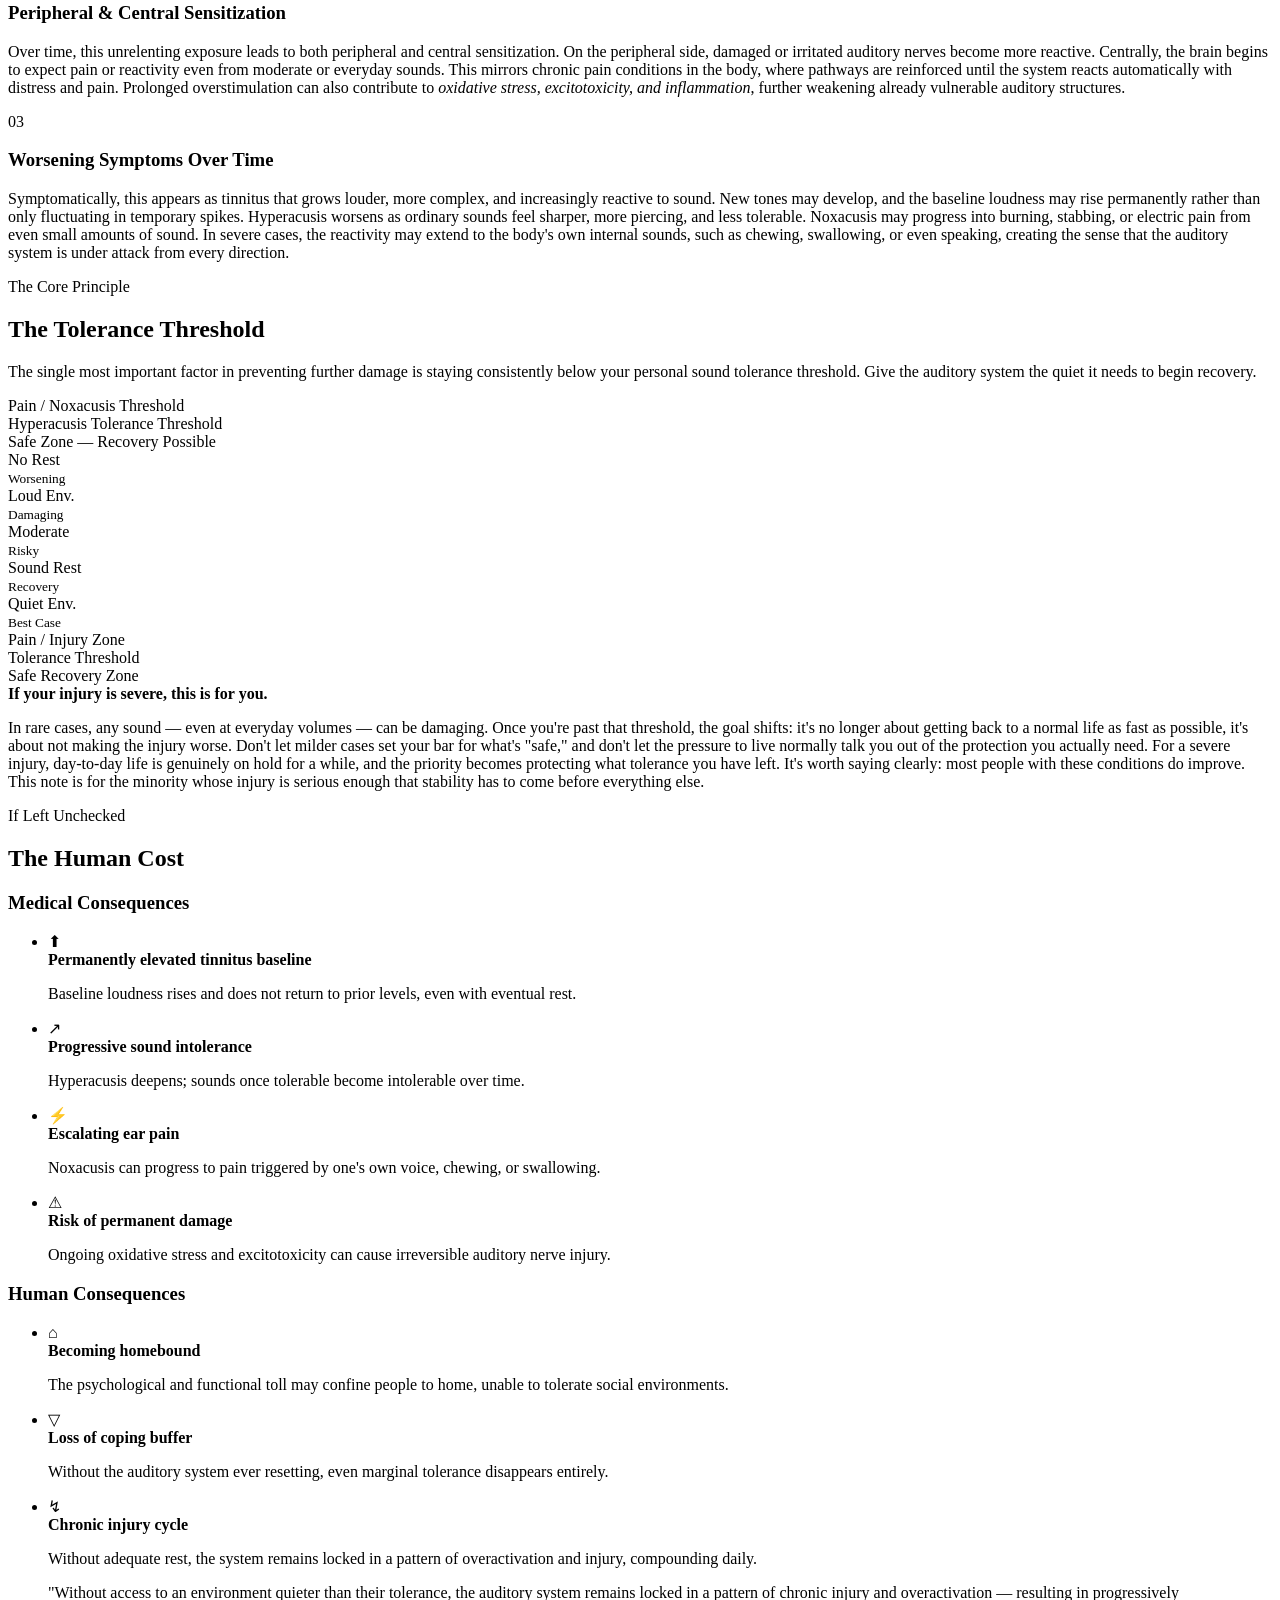
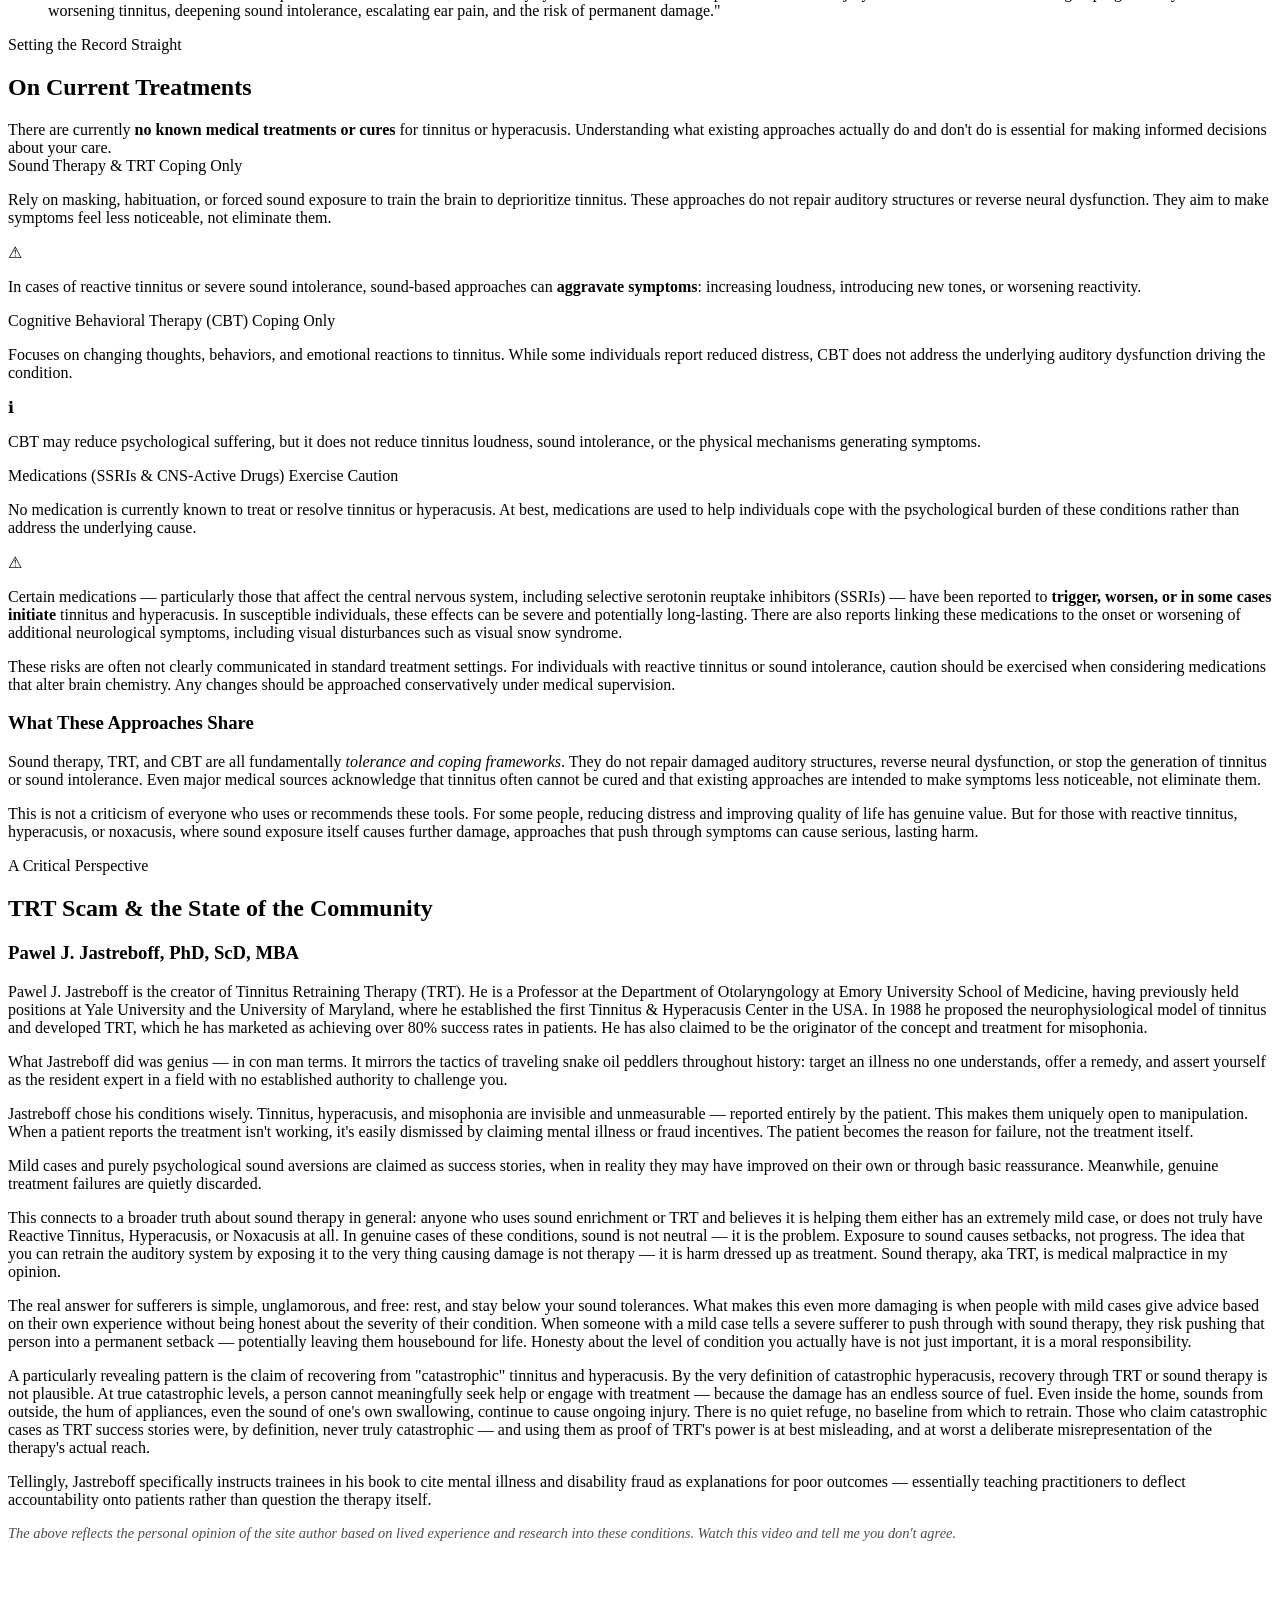
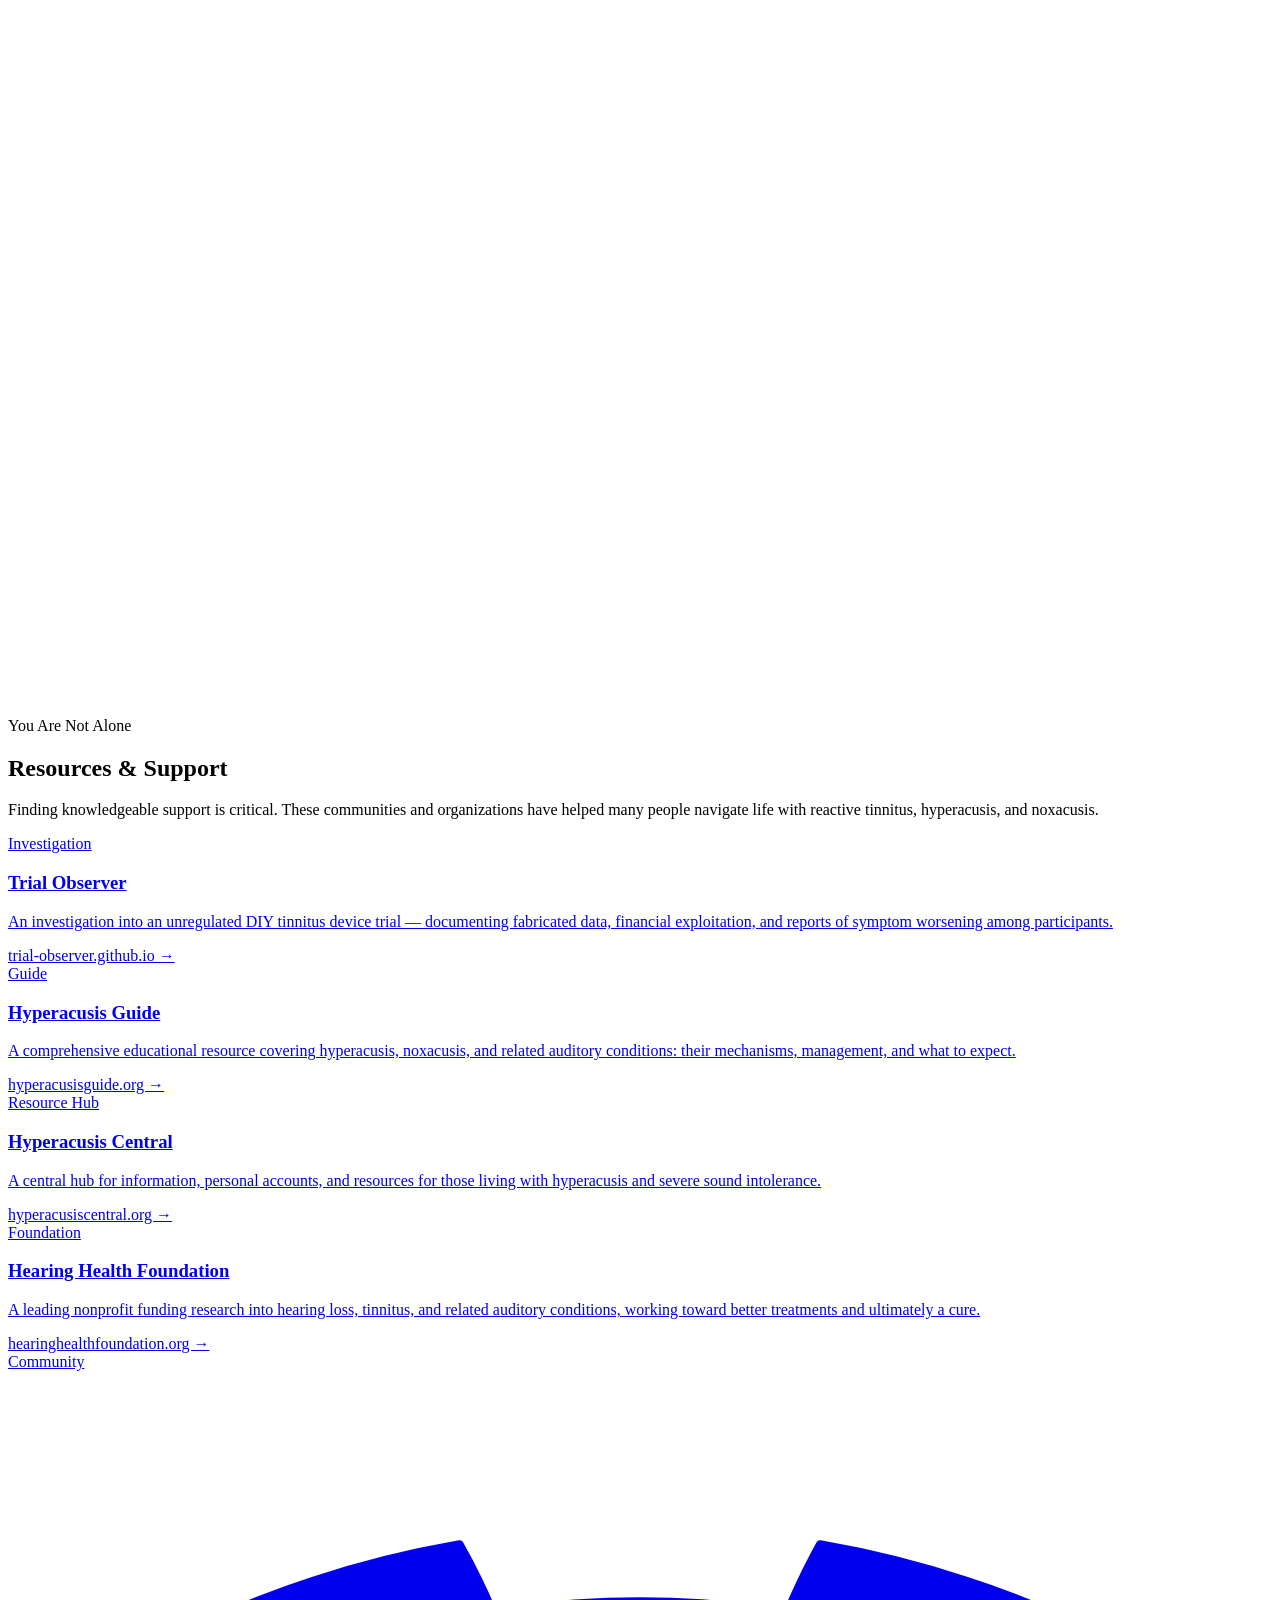
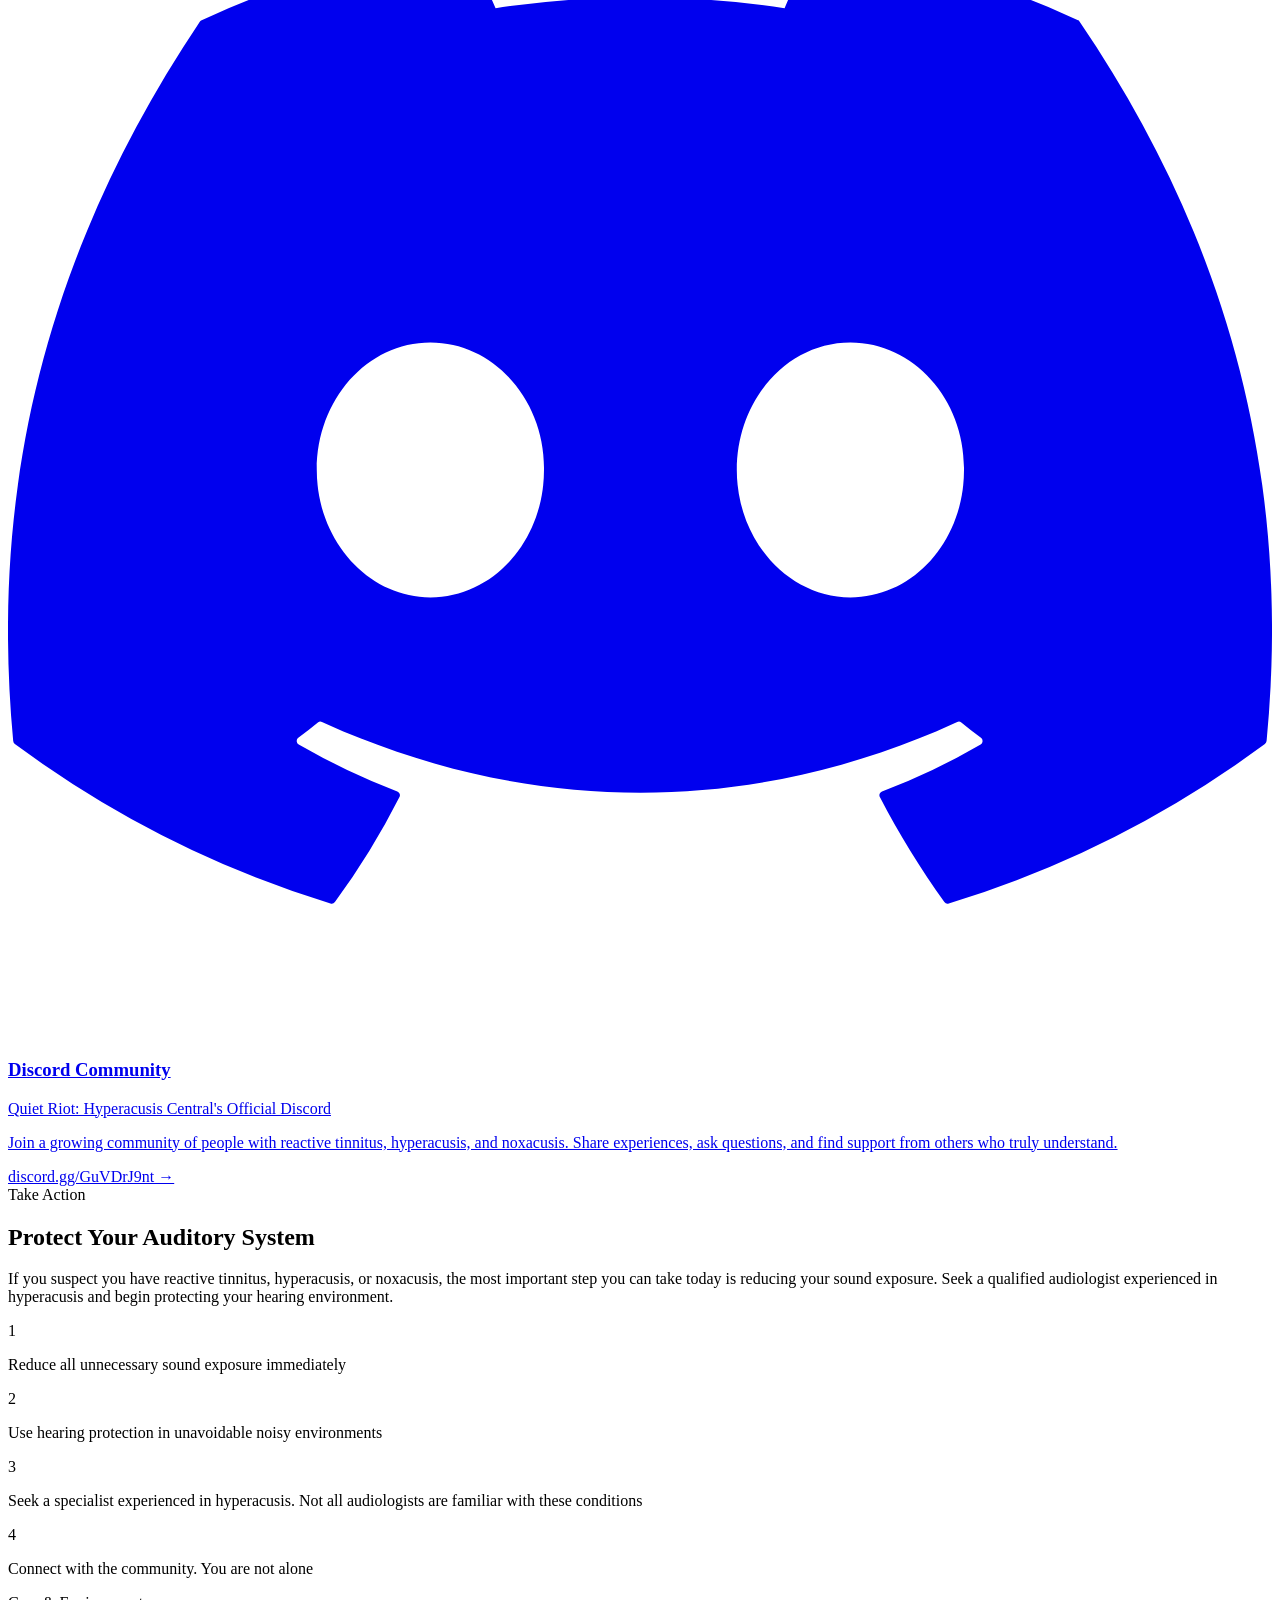
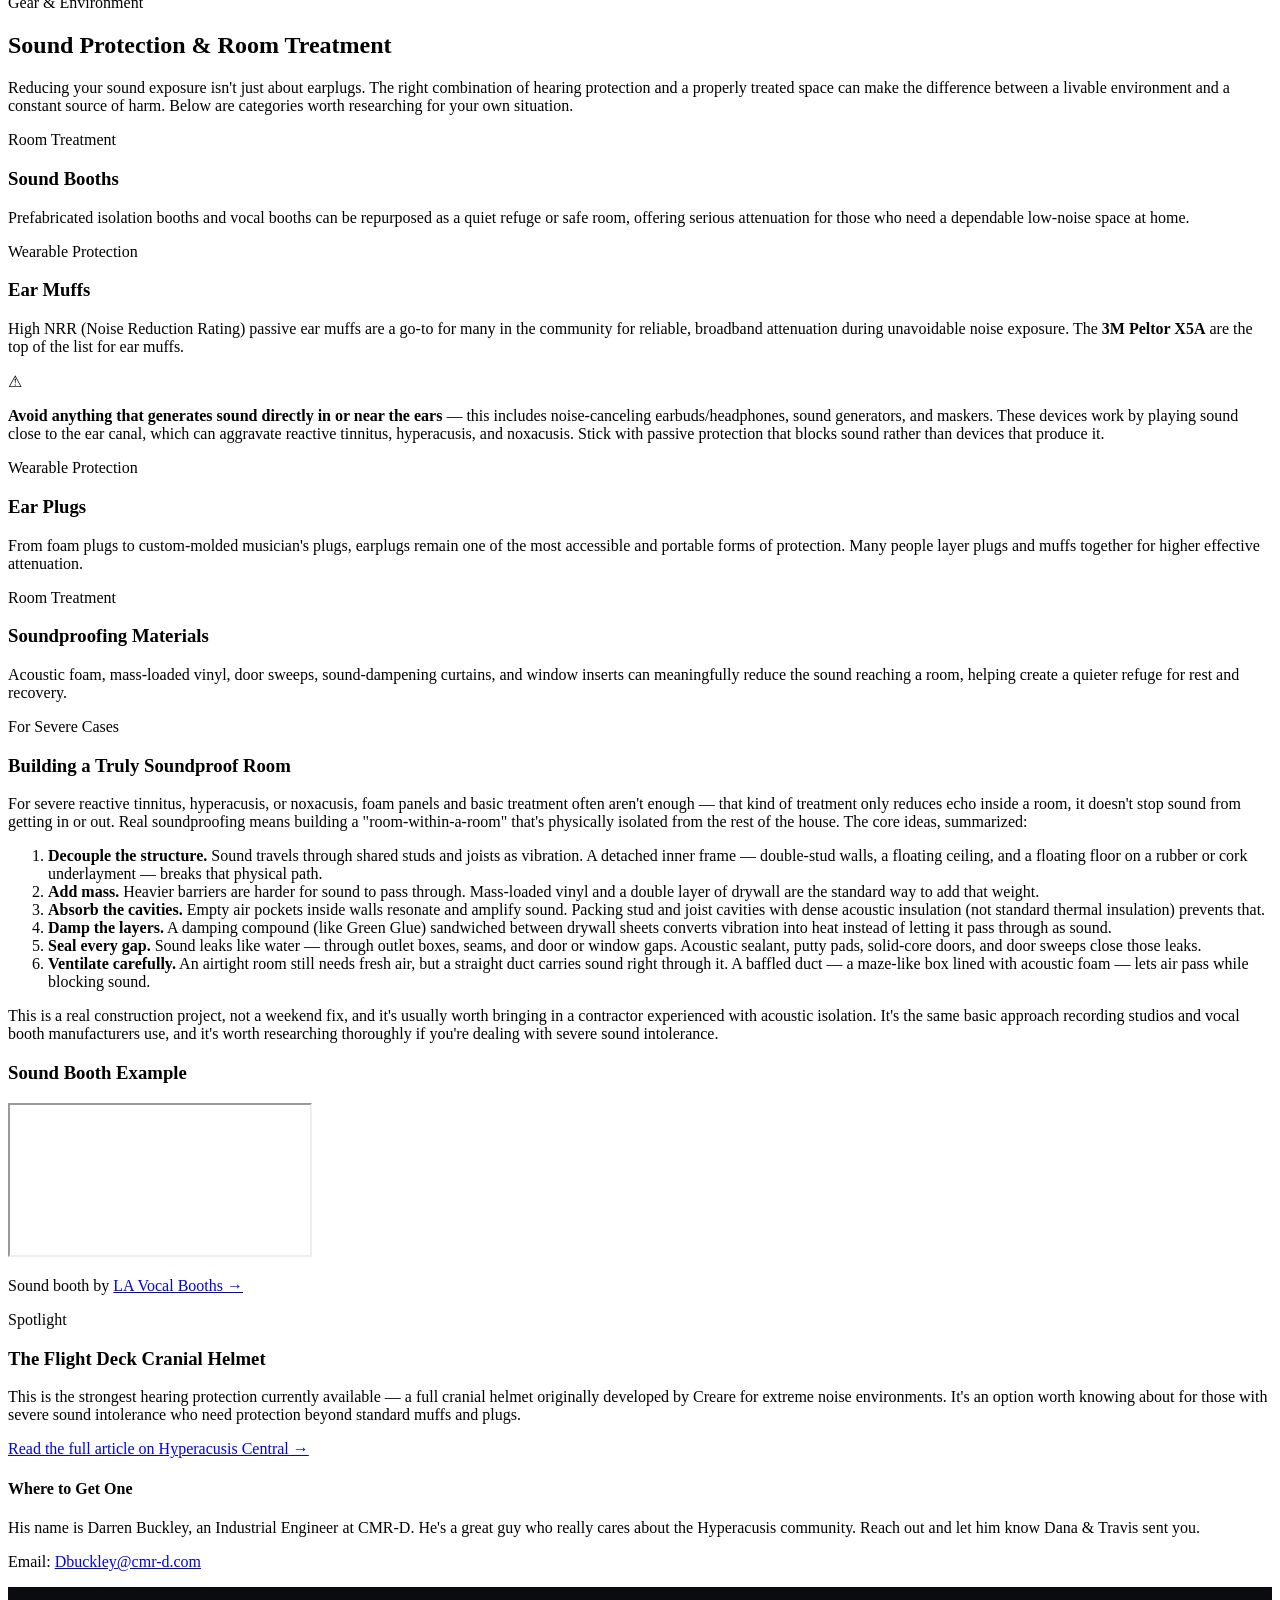
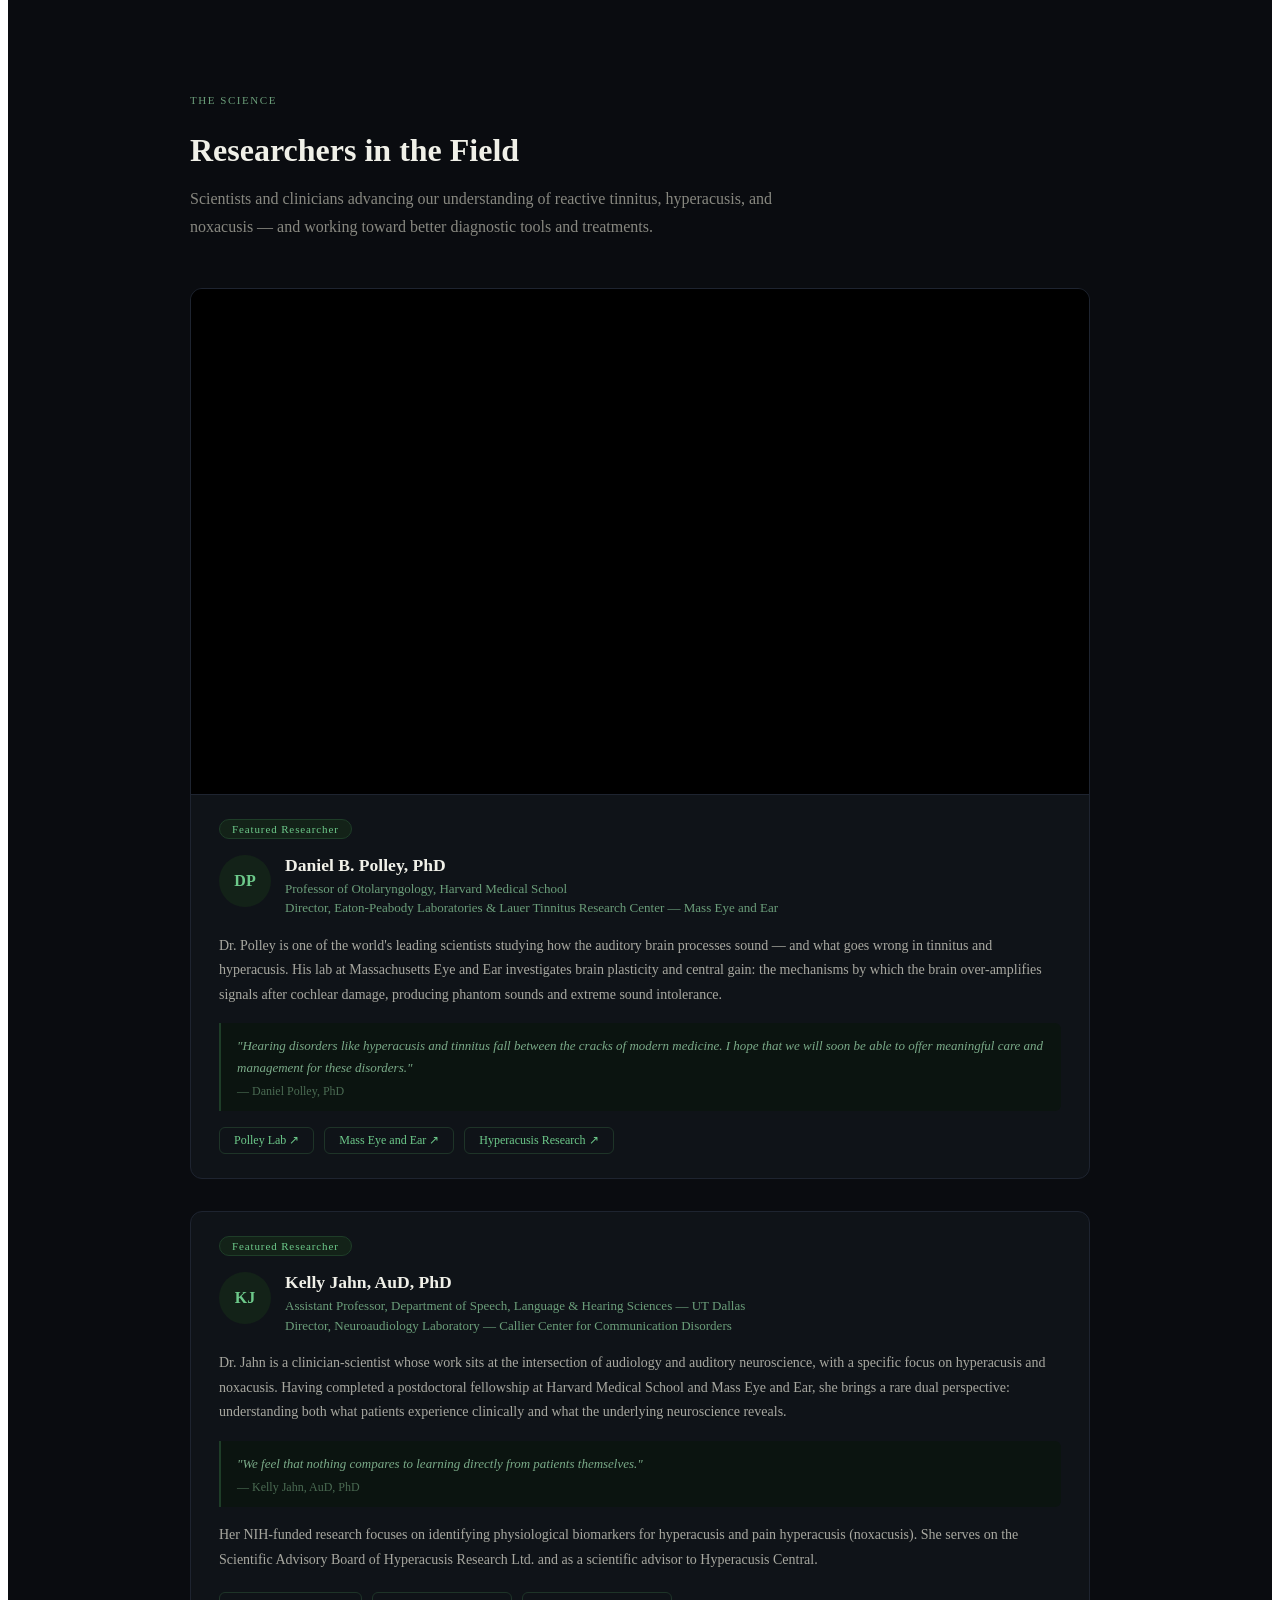
==== commit 93045093: "Add files via upload" ====
--- a/index.html
+++ b/index.html
@@ -68,7 +68,7 @@
         <svg class="discord-icon" viewBox="0 0 24 24" fill="currentColor" xmlns="http://www.w3.org/2000/svg">
           <path d="M20.317 4.37a19.791 19.791 0 0 0-4.885-1.515.074.074 0 0 0-.079.037c-.21.375-.444.864-.608 1.25a18.27 18.27 0 0 0-5.487 0 12.64 12.64 0 0 0-.617-1.25.077.077 0 0 0-.079-.037A19.736 19.736 0 0 0 3.677 4.37a.07.07 0 0 0-.032.027C.533 9.046-.32 13.58.099 18.057a.082.082 0 0 0 .031.057 19.9 19.9 0 0 0 5.993 3.03.078.078 0 0 0 .084-.028 14.09 14.09 0 0 0 1.226-1.994.076.076 0 0 0-.041-.106 13.107 13.107 0 0 1-1.872-.892.077.077 0 0 1-.008-.128 10.2 10.2 0 0 0 .372-.292.074.074 0 0 1 .077-.01c3.928 1.793 8.18 1.793 12.062 0a.074.074 0 0 1 .078.01c.12.098.246.198.373.292a.077.077 0 0 1-.006.127 12.299 12.299 0 0 1-1.873.892.077.077 0 0 0-.041.107c.36.698.772 1.362 1.225 1.993a.076.076 0 0 0 .084.028 19.839 19.839 0 0 0 6.002-3.03.077.077 0 0 0 .032-.054c.5-5.177-.838-9.674-3.549-13.66a.061.061 0 0 0-.031-.03zM8.02 15.33c-1.183 0-2.157-1.085-2.157-2.419 0-1.333.956-2.419 2.157-2.419 1.21 0 2.176 1.096 2.157 2.42 0 1.333-.956 2.418-2.157 2.418zm7.975 0c-1.183 0-2.157-1.085-2.157-2.419 0-1.333.955-2.419 2.157-2.419 1.21 0 2.176 1.096 2.157 2.42 0 1.333-.946 2.418-2.157 2.418z"/>
         </svg>
-        <span class="discord-text">Join a community of like-minded folks</span>
+        <span class="discord-text">Join our Discord</span>
       </a>
       <button class="nav-toggle" id="nav-toggle" aria-label="Toggle menu">
         <span></span><span></span><span></span>
@@ -92,7 +92,7 @@
         Staying Below Sound Tolerance Is Key
       </p>
       <p class="hero-lead">
-        Reactive tinnitus and hyperacusis exist on a spectrum. Most people recover meaningful sound tolerance with consistent rest and protection — but for a smaller number, the injury is severe enough that stability becomes the only goal. Some people end up permanently homebound. This site exists to help prevent that: any sound can become damaging, and tinnitus has no ceiling.
+        Reactive tinnitus and hyperacusis exist on a spectrum. Most people recover meaningful sound tolerance with consistent rest and protection — but for a smaller number, the injury is severe enough that stability becomes the only goal. In extremely rare cases, any sound can become damaging, and some people have lost their lives to these conditions. This site is dedicated to them, and to preventing further loss. The one-size-fits-all protocol most people push needs to change to fit each person's individual symptoms.
       </p>
       <div class="hero-actions">
         <a href="#understanding" class="btn btn-primary">Understand the Condition</a>
@@ -710,6 +710,29 @@
 
     </div>
   </section>
+
+  <!-- MEMORIAL -->
+  <section class="section memorial-section" id="memorial">
+    <div class="container">
+      <div class="memorial-banner" data-animate>
+        <div class="memorial-flame">
+          <svg viewBox="0 0 24 24" fill="none" xmlns="http://www.w3.org/2000/svg">
+            <path d="M12 2C12 2 7 8 7 13.5C7 17.09 9.24 20 12 20C14.76 20 17 17.09 17 13.5C17 12 16.4 10.4 15.5 9C15.5 9 14.7 11.2 13.5 12C13.8 10.5 13.5 8.5 12 6.5C11.2 8.5 10 9.7 9.5 11C9.1 11.9 9 12.7 9 13.5C9 15.4 10.3 17 12 17C13.7 17 15 15.4 15 13.5C15 12.9 14.85 12.3 14.6 11.8C14.6 11.8 14.4 13 13.3 13.6C13.7 12.4 13.4 11 12 9.5C11.5 11 10.8 11.6 10.5 12.5C10.3 13 10.2 13.4 10.2 13.8C10.2 14.7 10.9 15.4 12 15.4" stroke="currentColor" stroke-width="1.4" stroke-linecap="round" stroke-linejoin="round" fill="rgba(244,169,66,0.18)"/>
+          </svg>
+        </div>
+        <div class="section-label memorial-label">In Memoriam</div>
+        <h2 class="section-title memorial-title">The Wall of Remembrance</h2>
+        <p class="memorial-text">
+          This site is dedicated to those hyperacusis and reactive tinnitus have taken from us. Their photos and stories live on the Hyperacusis Wall of Remembrance, kept by the families and friends who knew them — we're linking to it rather than reproducing it here, out of respect for those who shared it.
+        </p>
+        <a href="https://brewoods.wixsite.com/hyperacusismemorial" target="_blank" rel="noopener" class="btn btn-memorial">Visit the Wall of Remembrance ↗</a>
+        <p class="memorial-crisis">
+          If you're struggling right now, you don't have to go through it alone — <a href="https://findahelpline.com/" target="_blank" rel="noopener">find a crisis helpline for your country here</a>.
+        </p>
+      </div>
+    </div>
+  </section>
+
   <!-- FOOTER -->
   <footer class="site-footer">
     <div class="container">
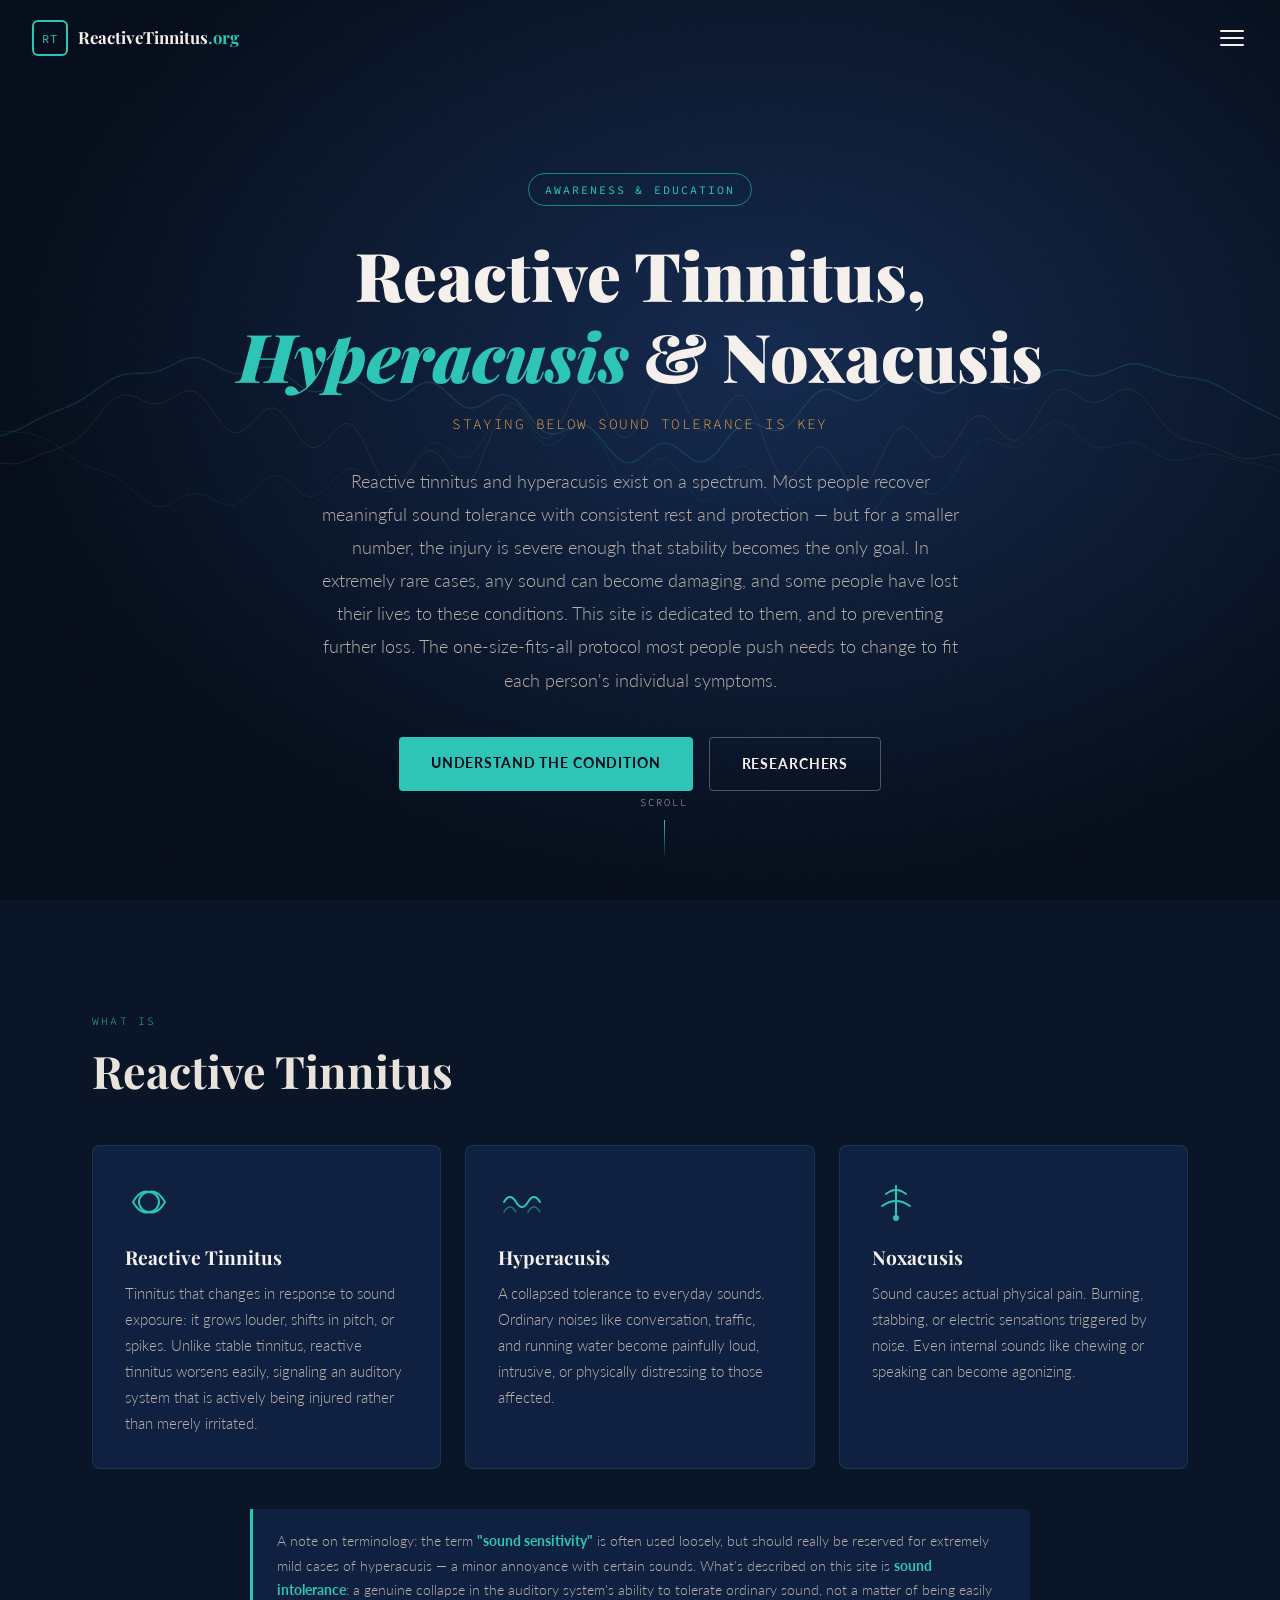
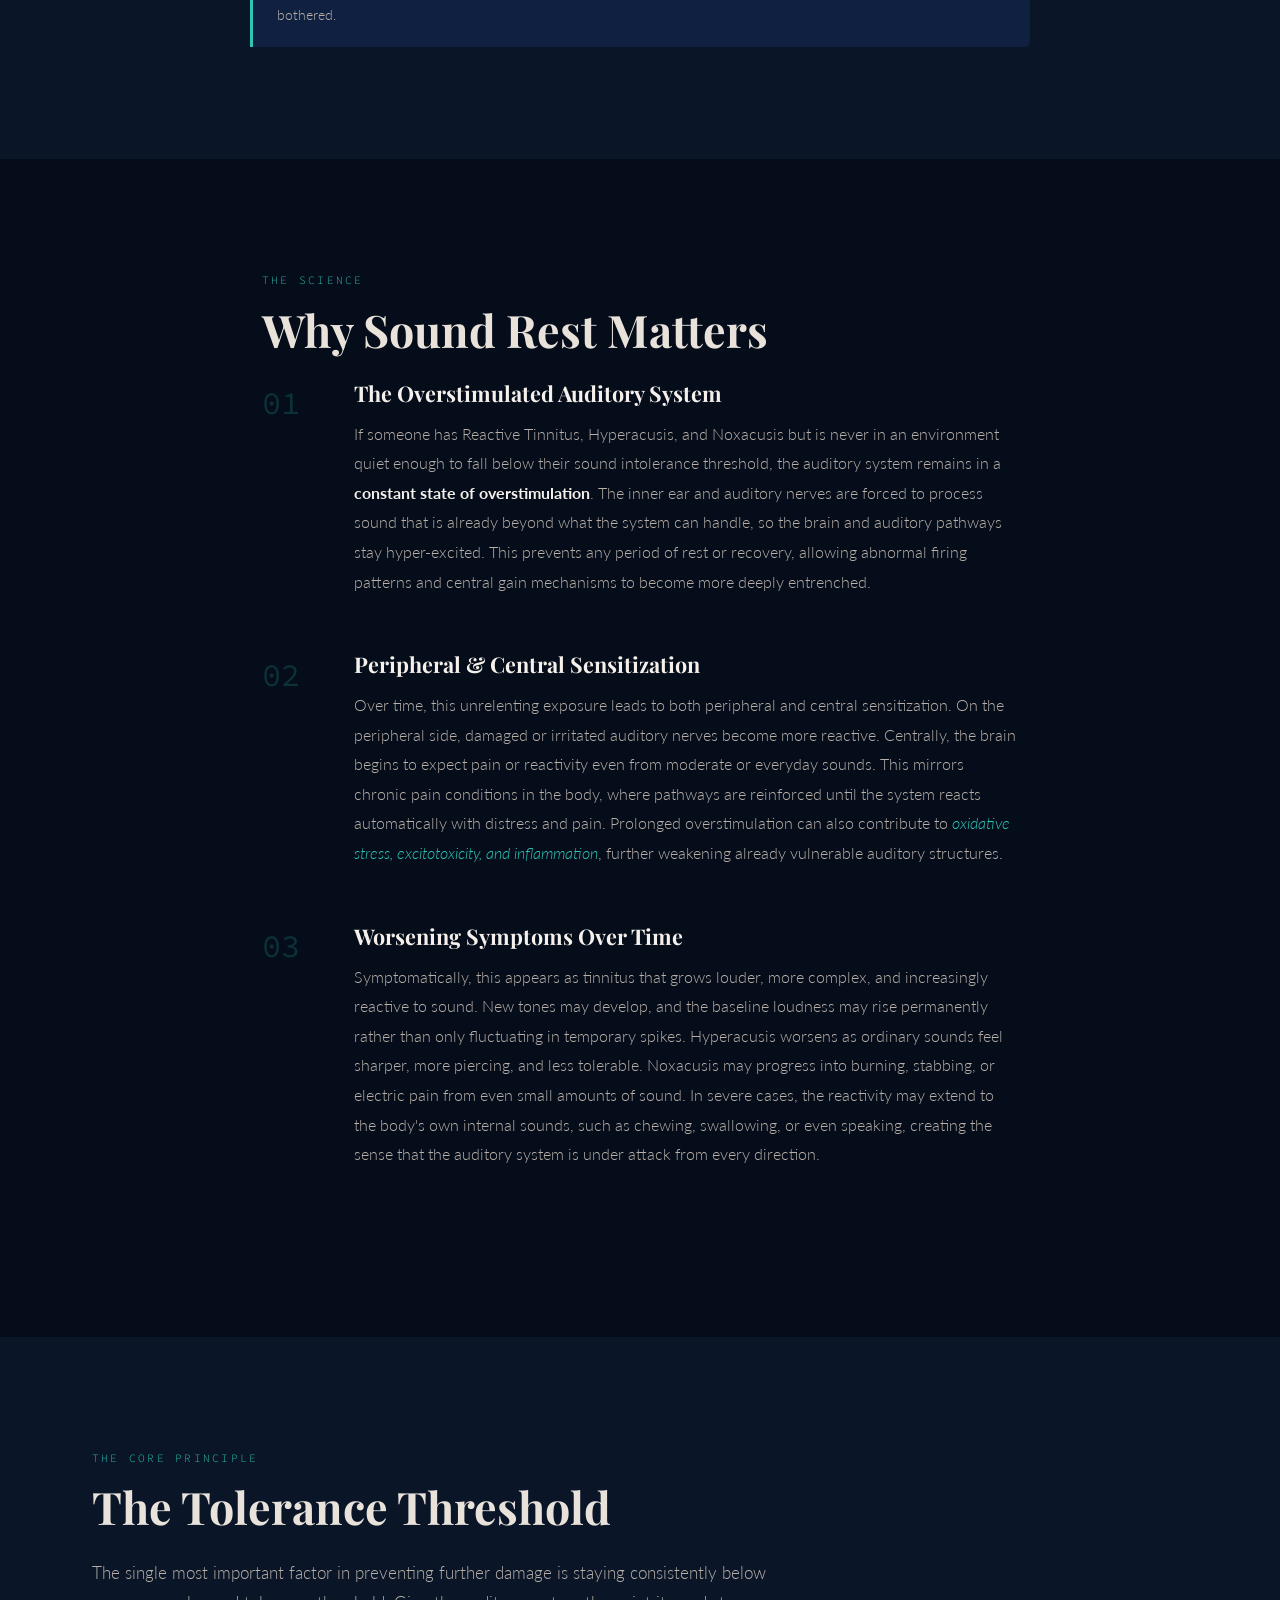
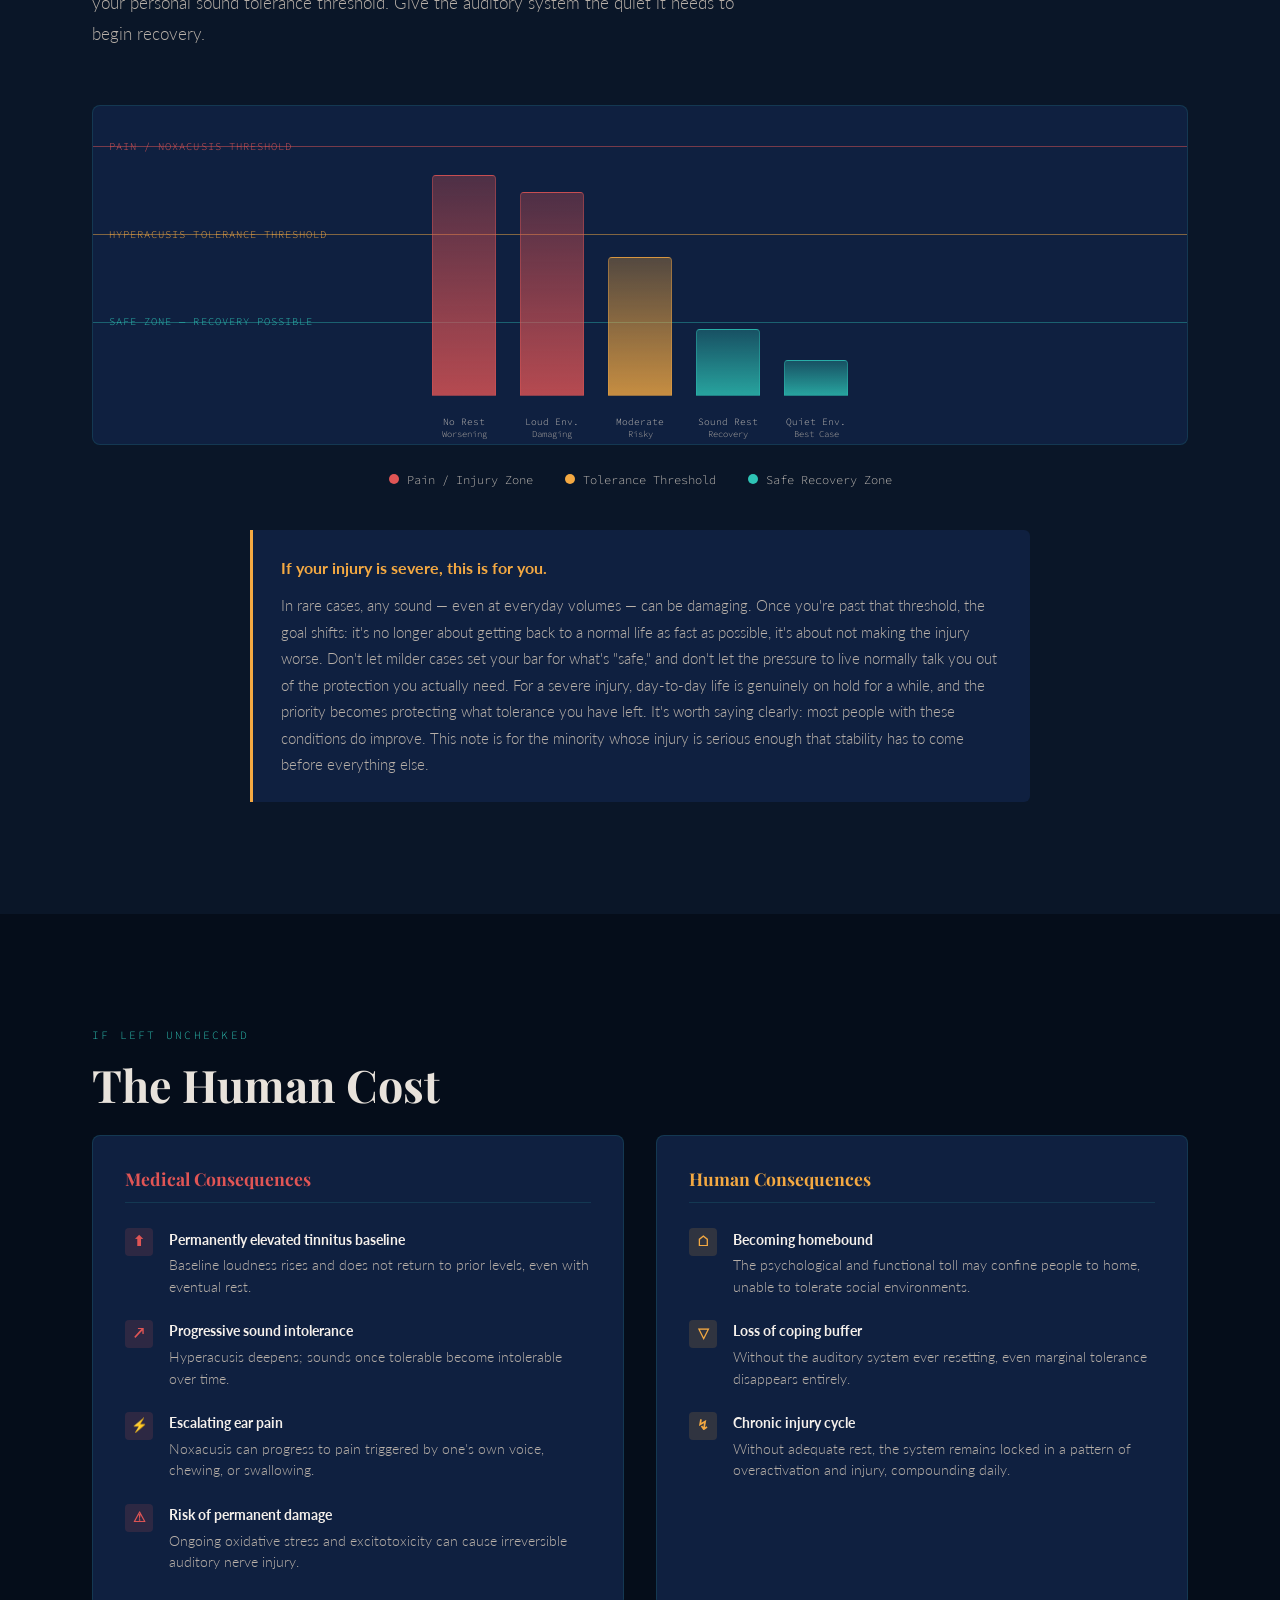
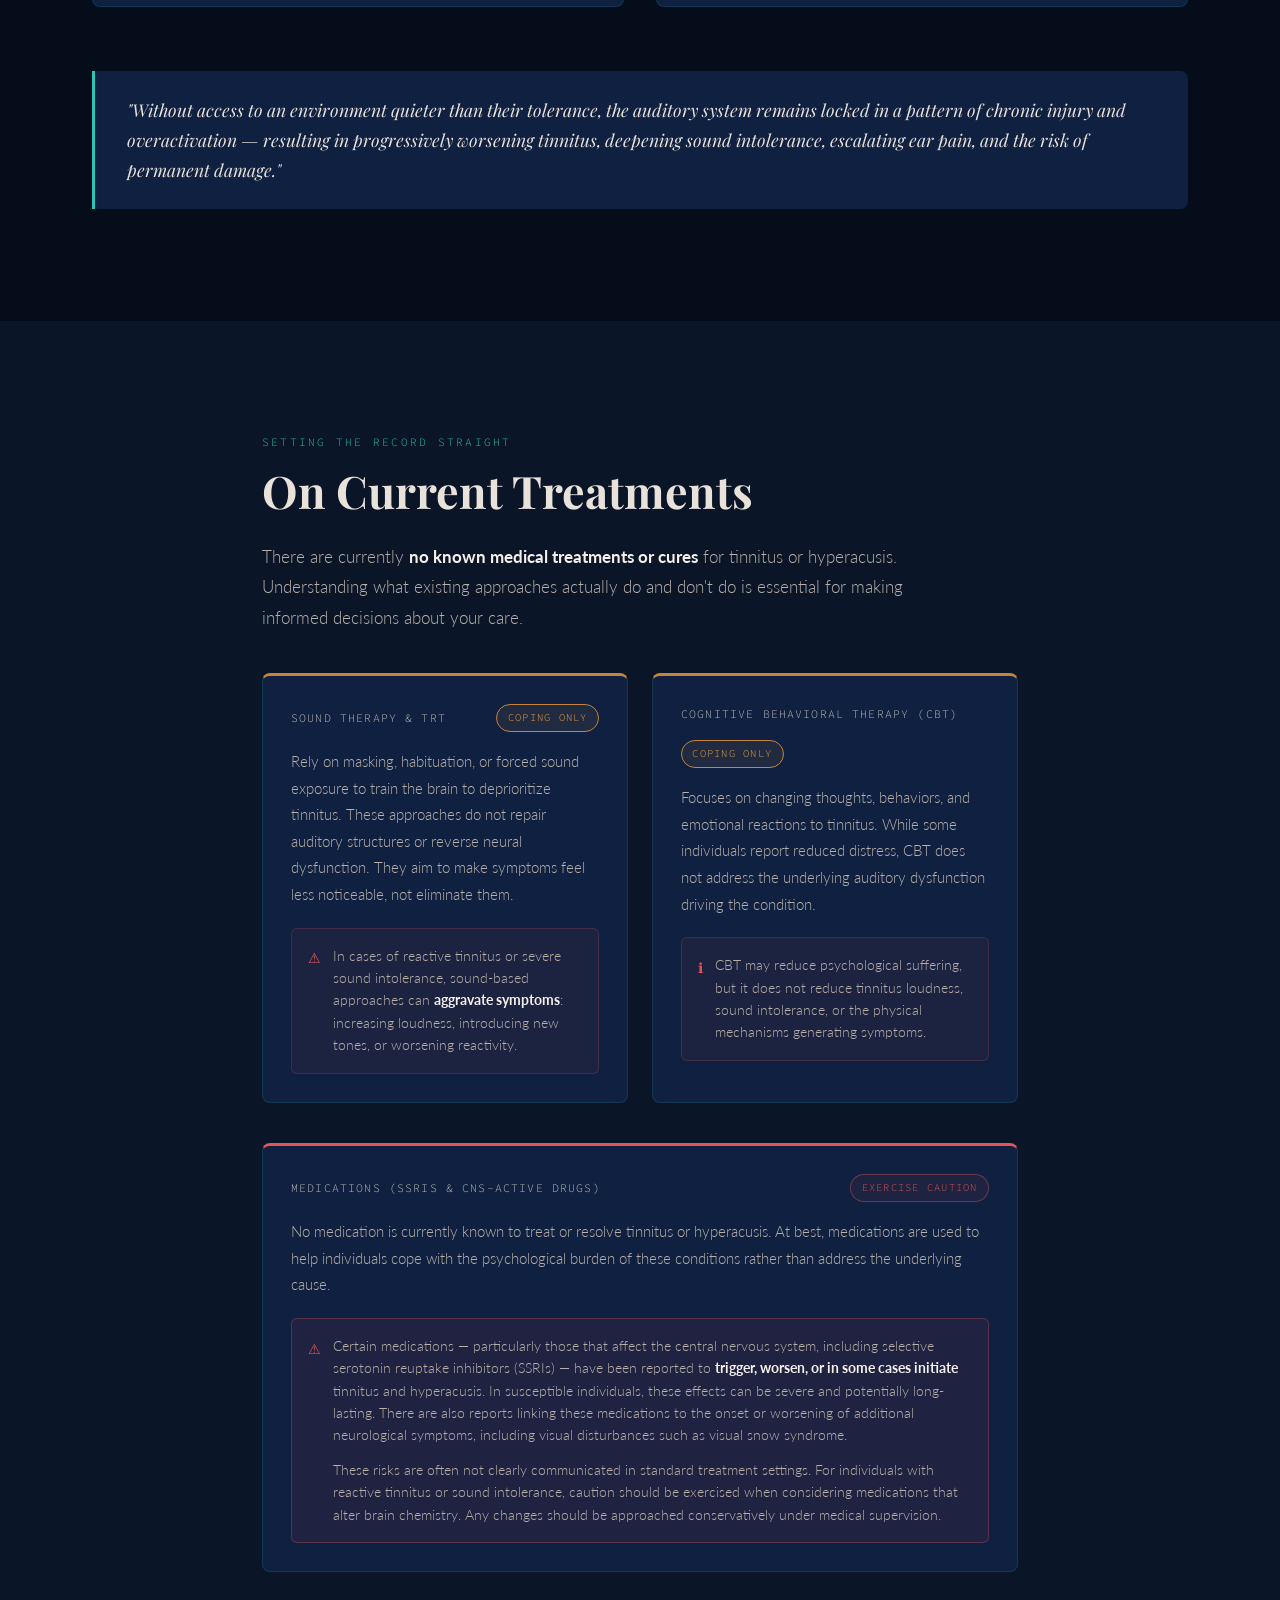
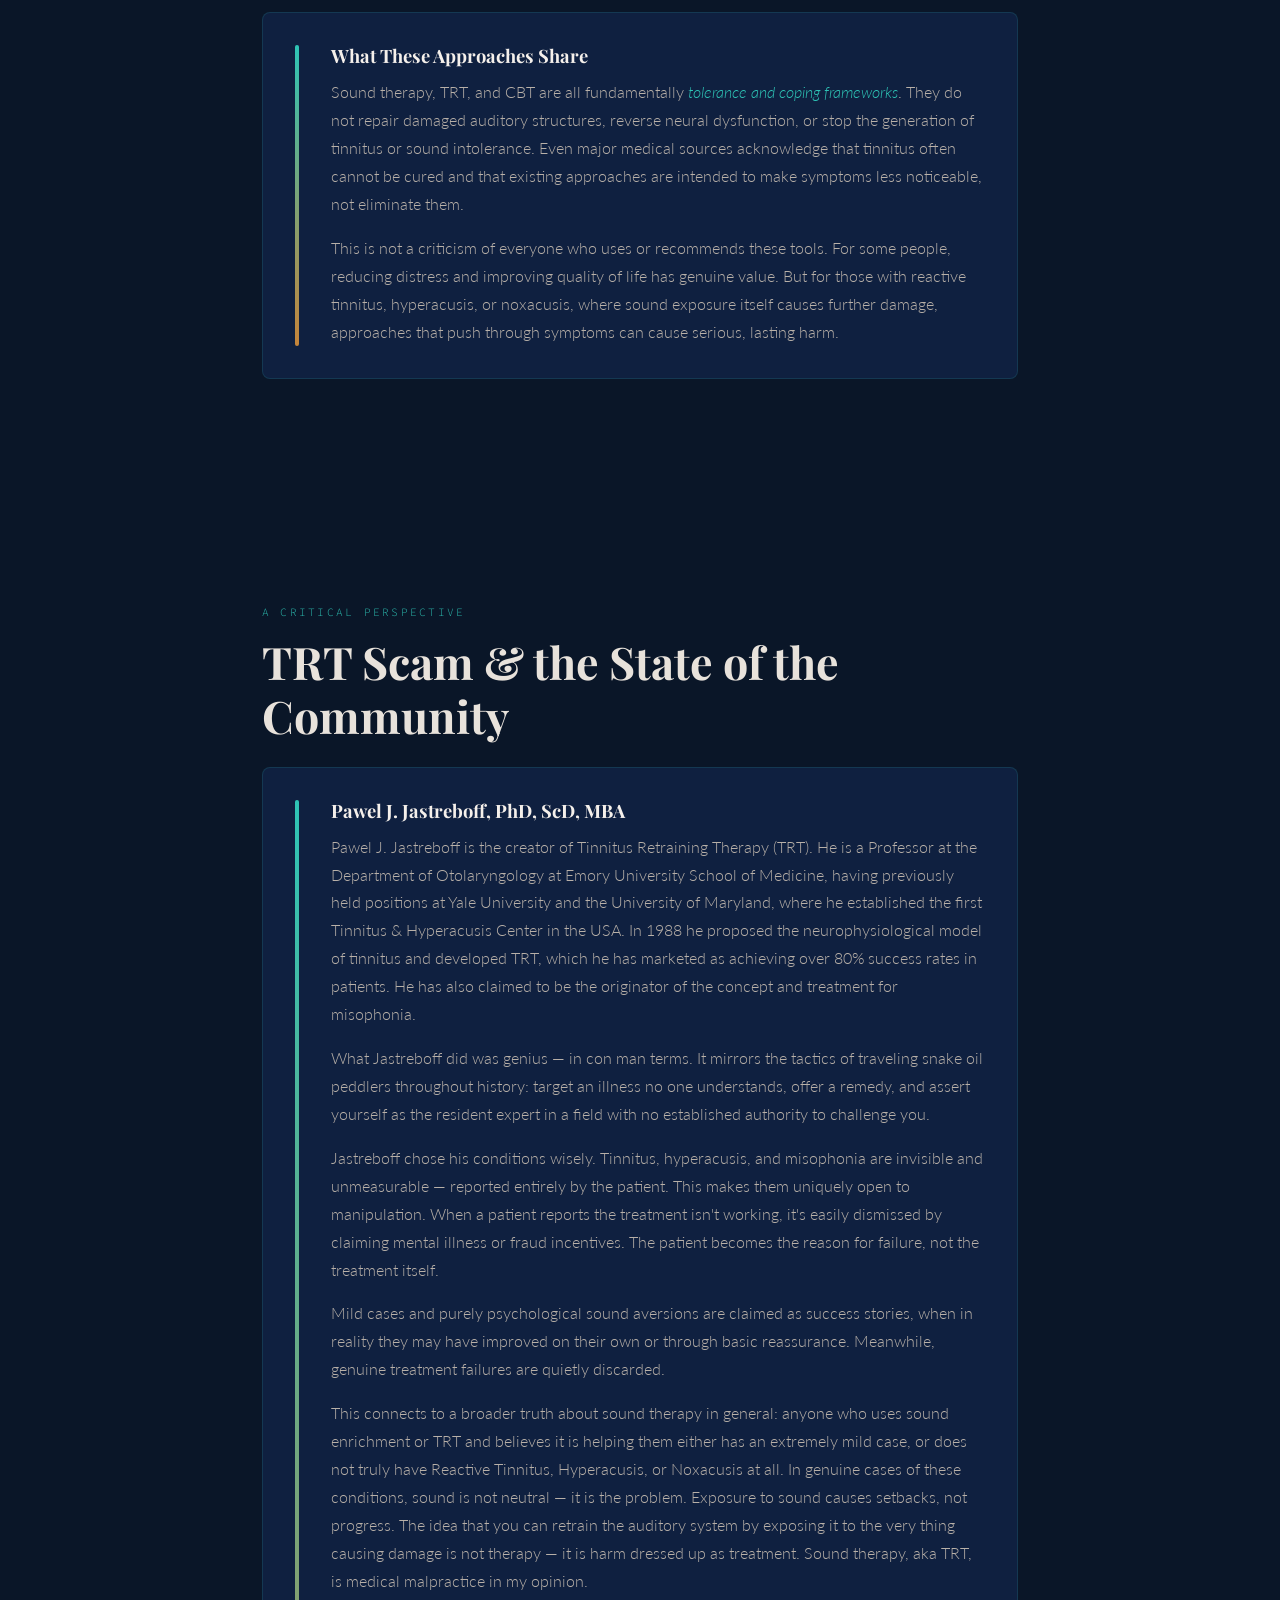
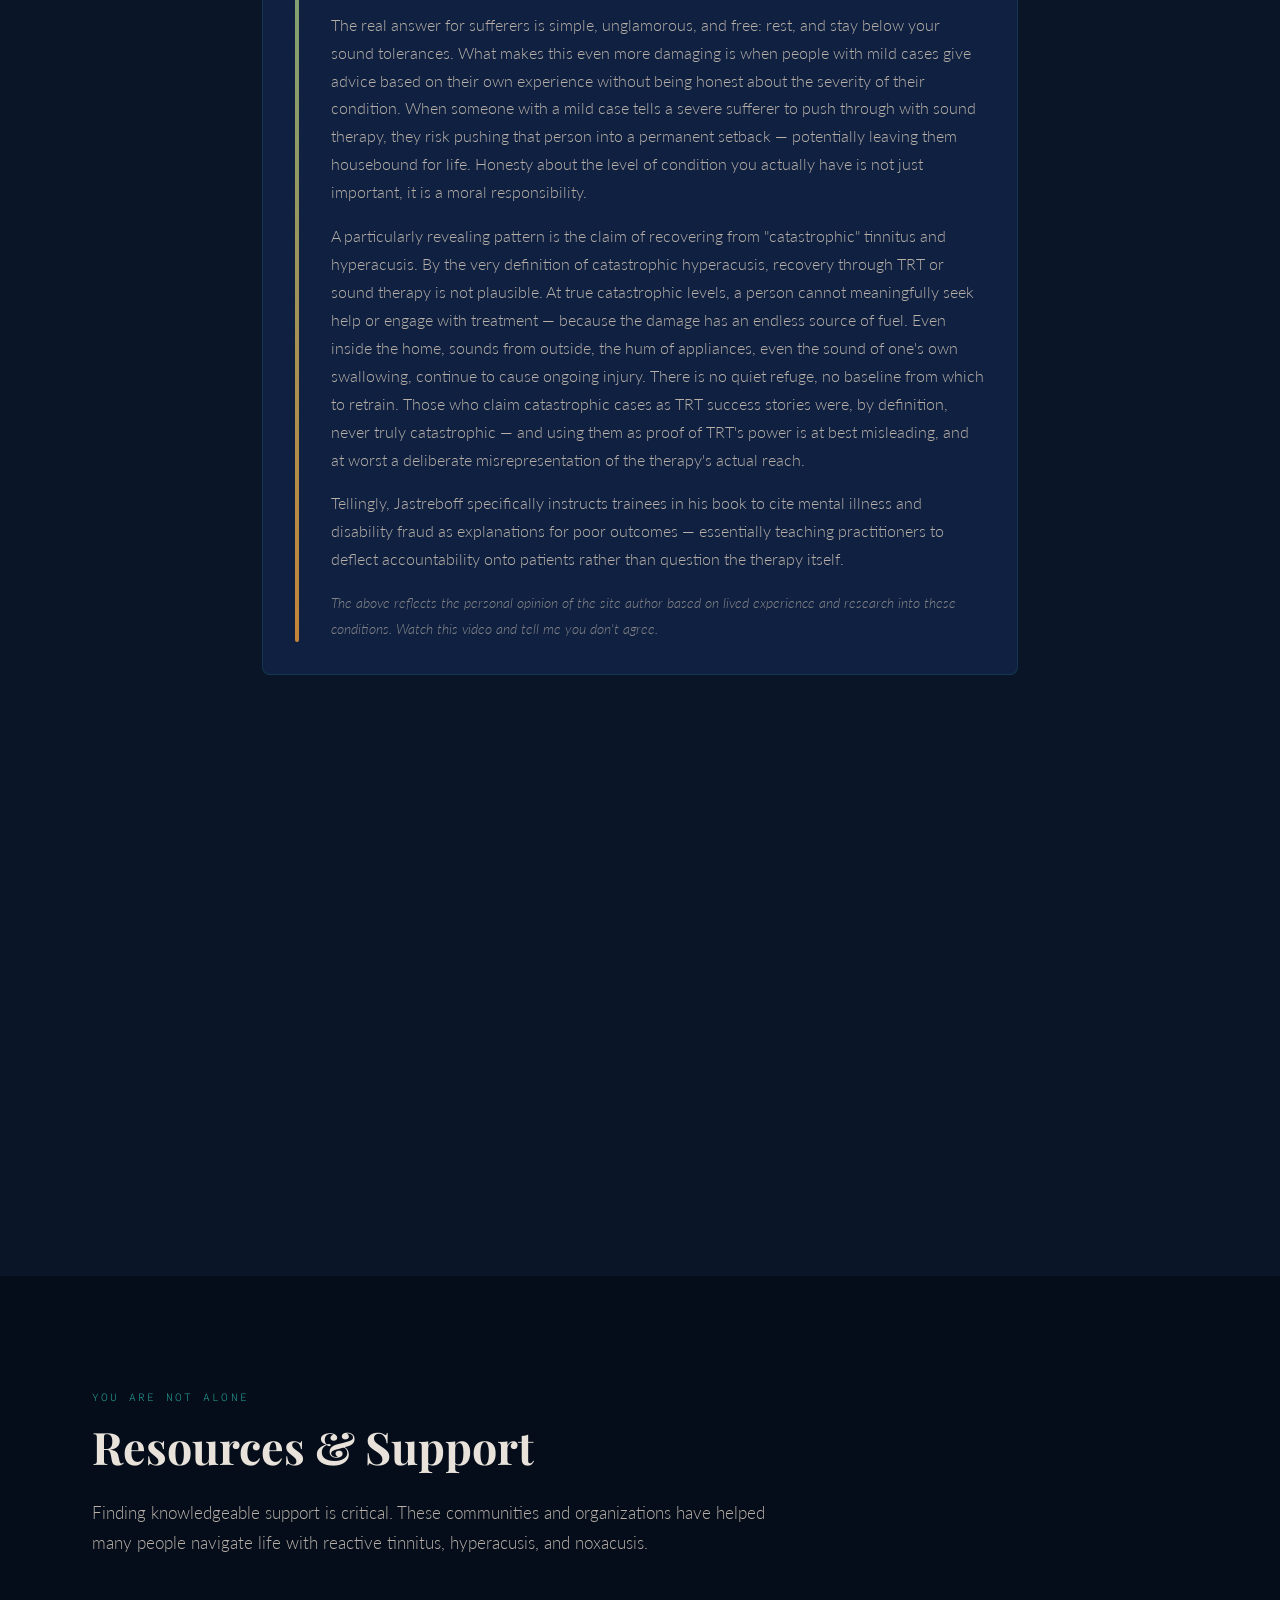
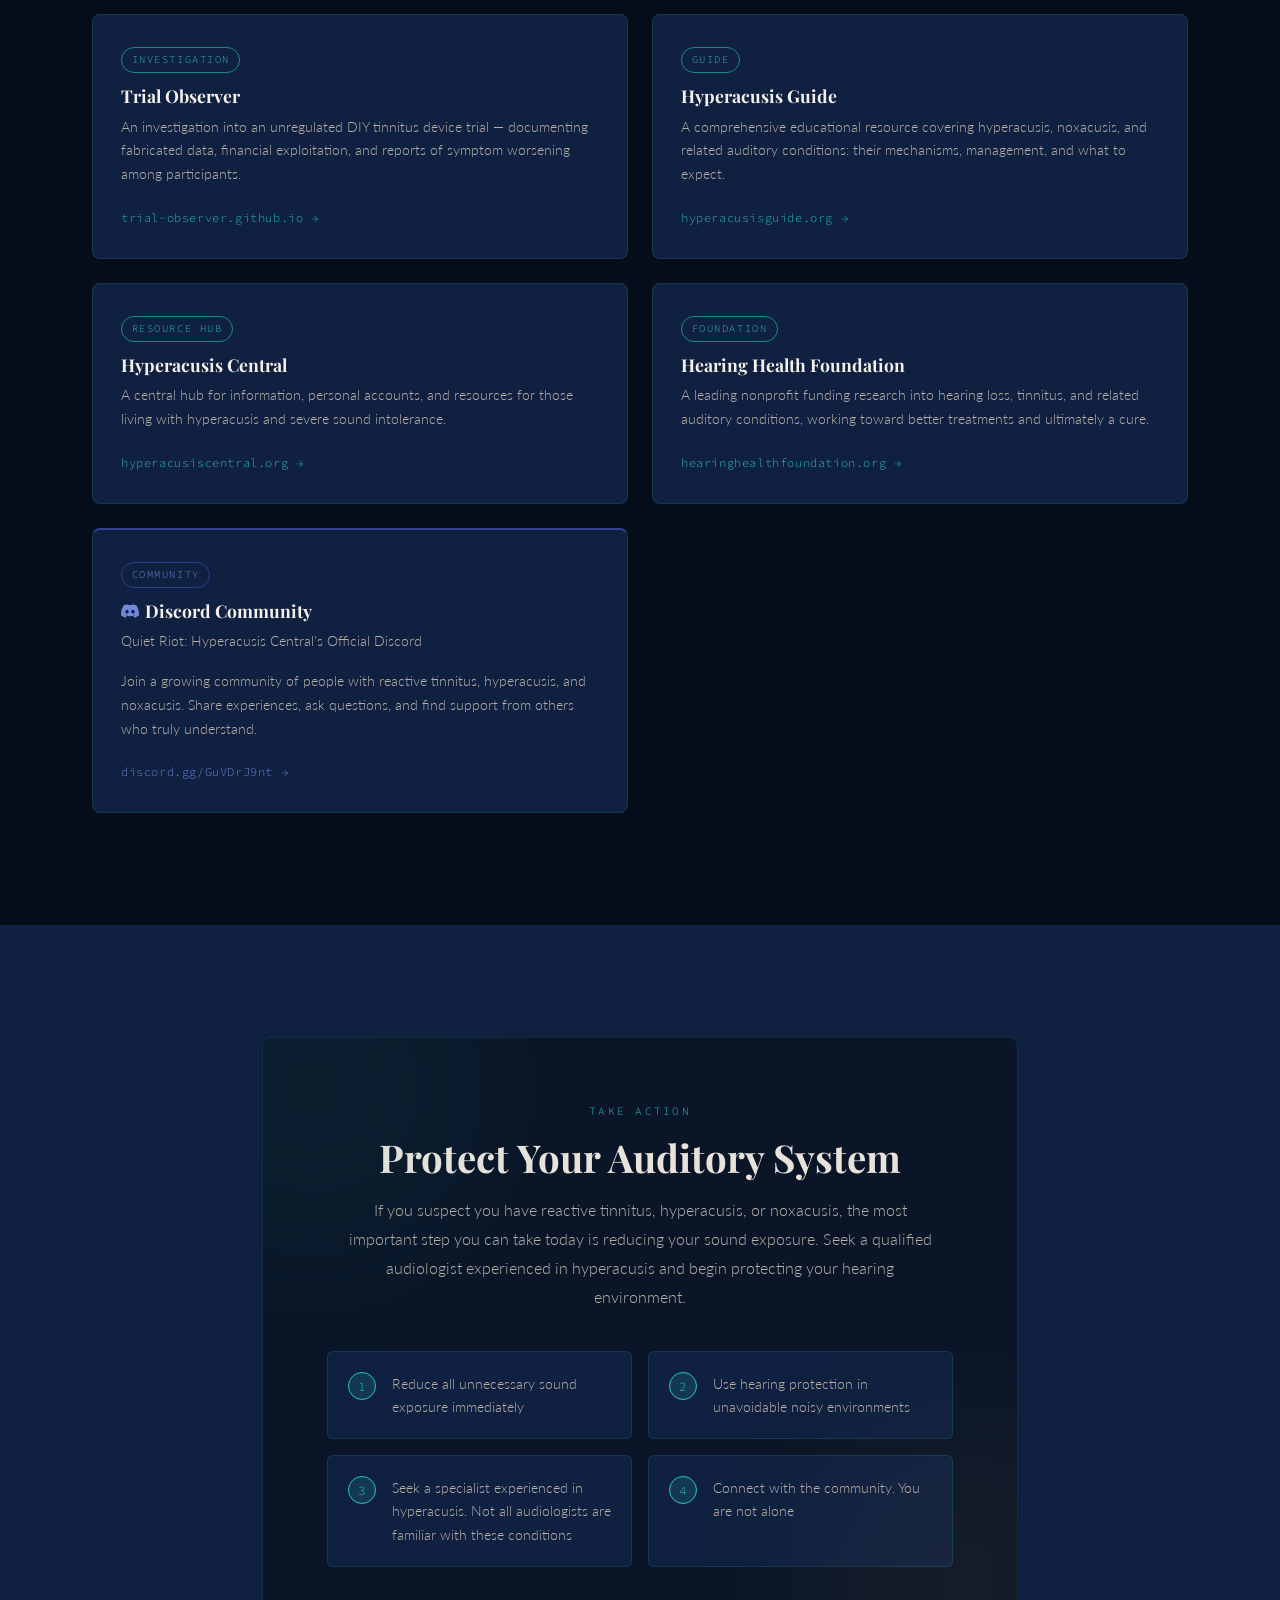
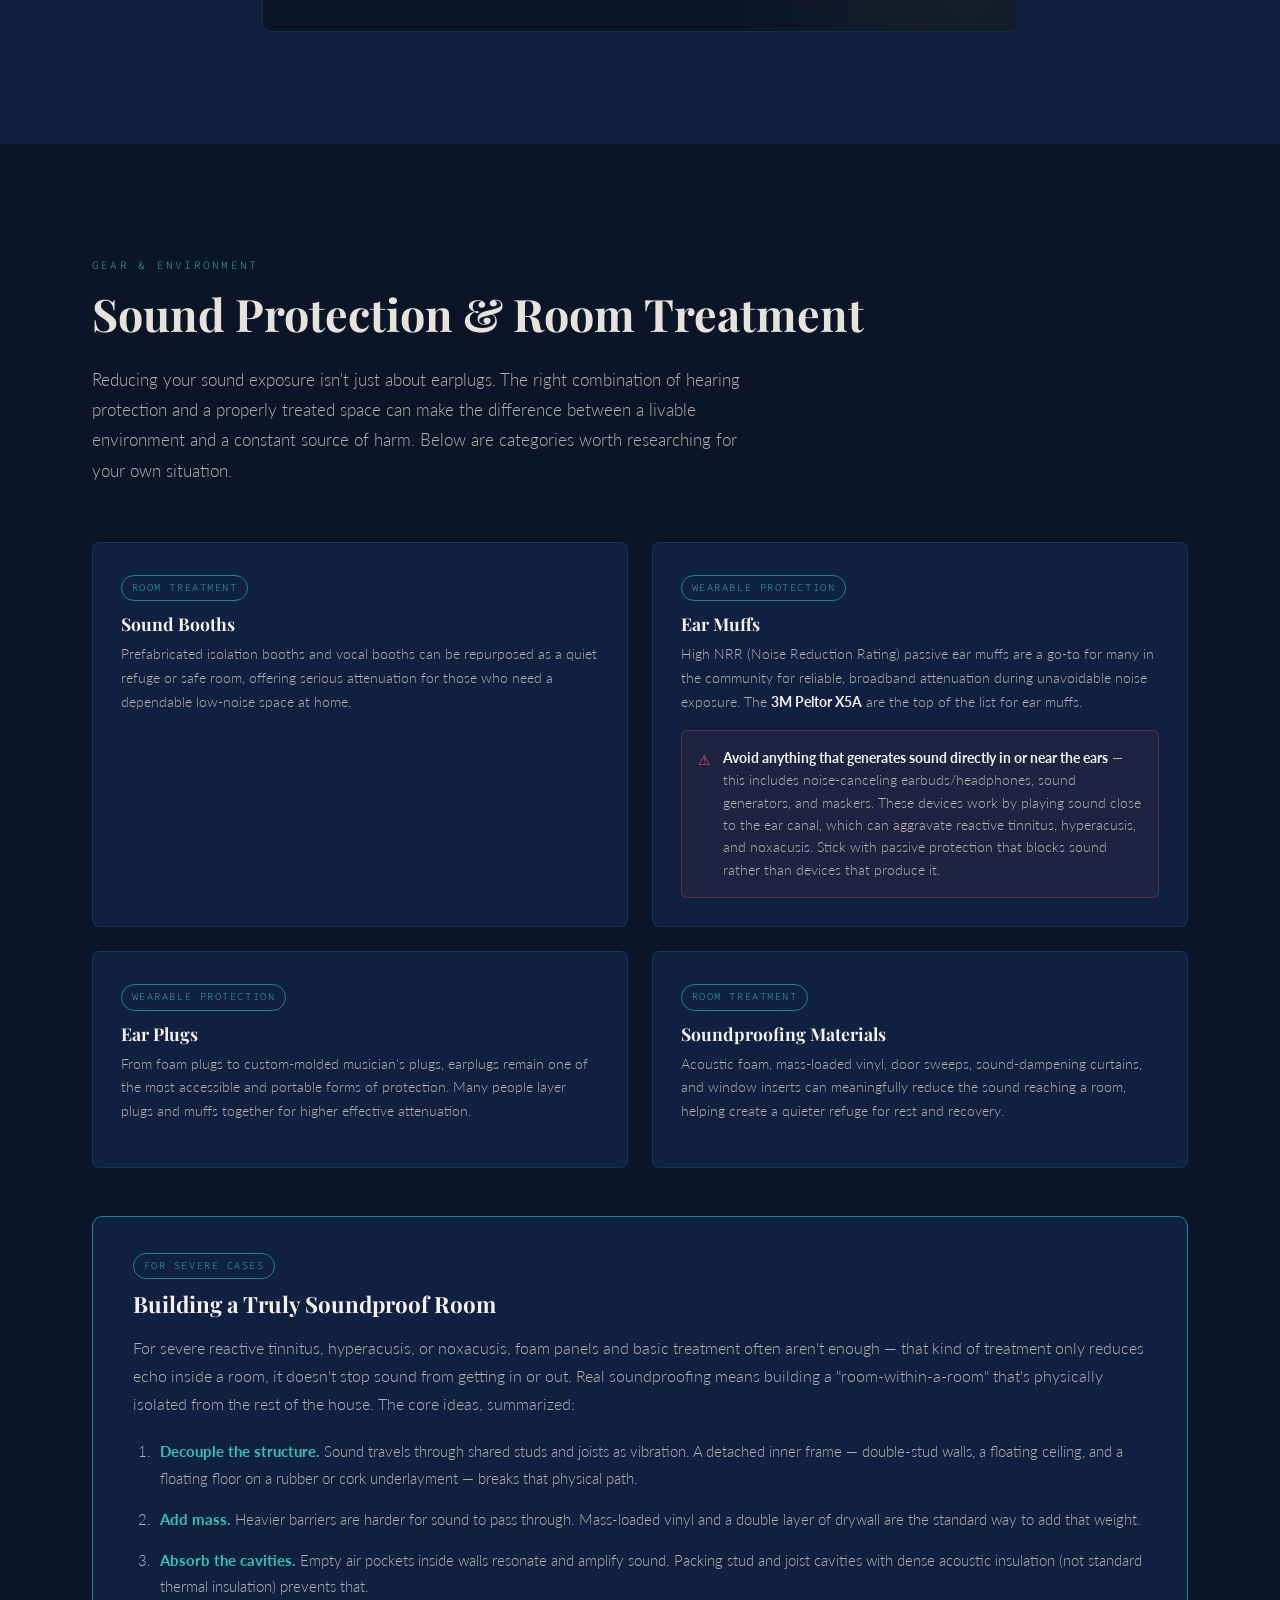
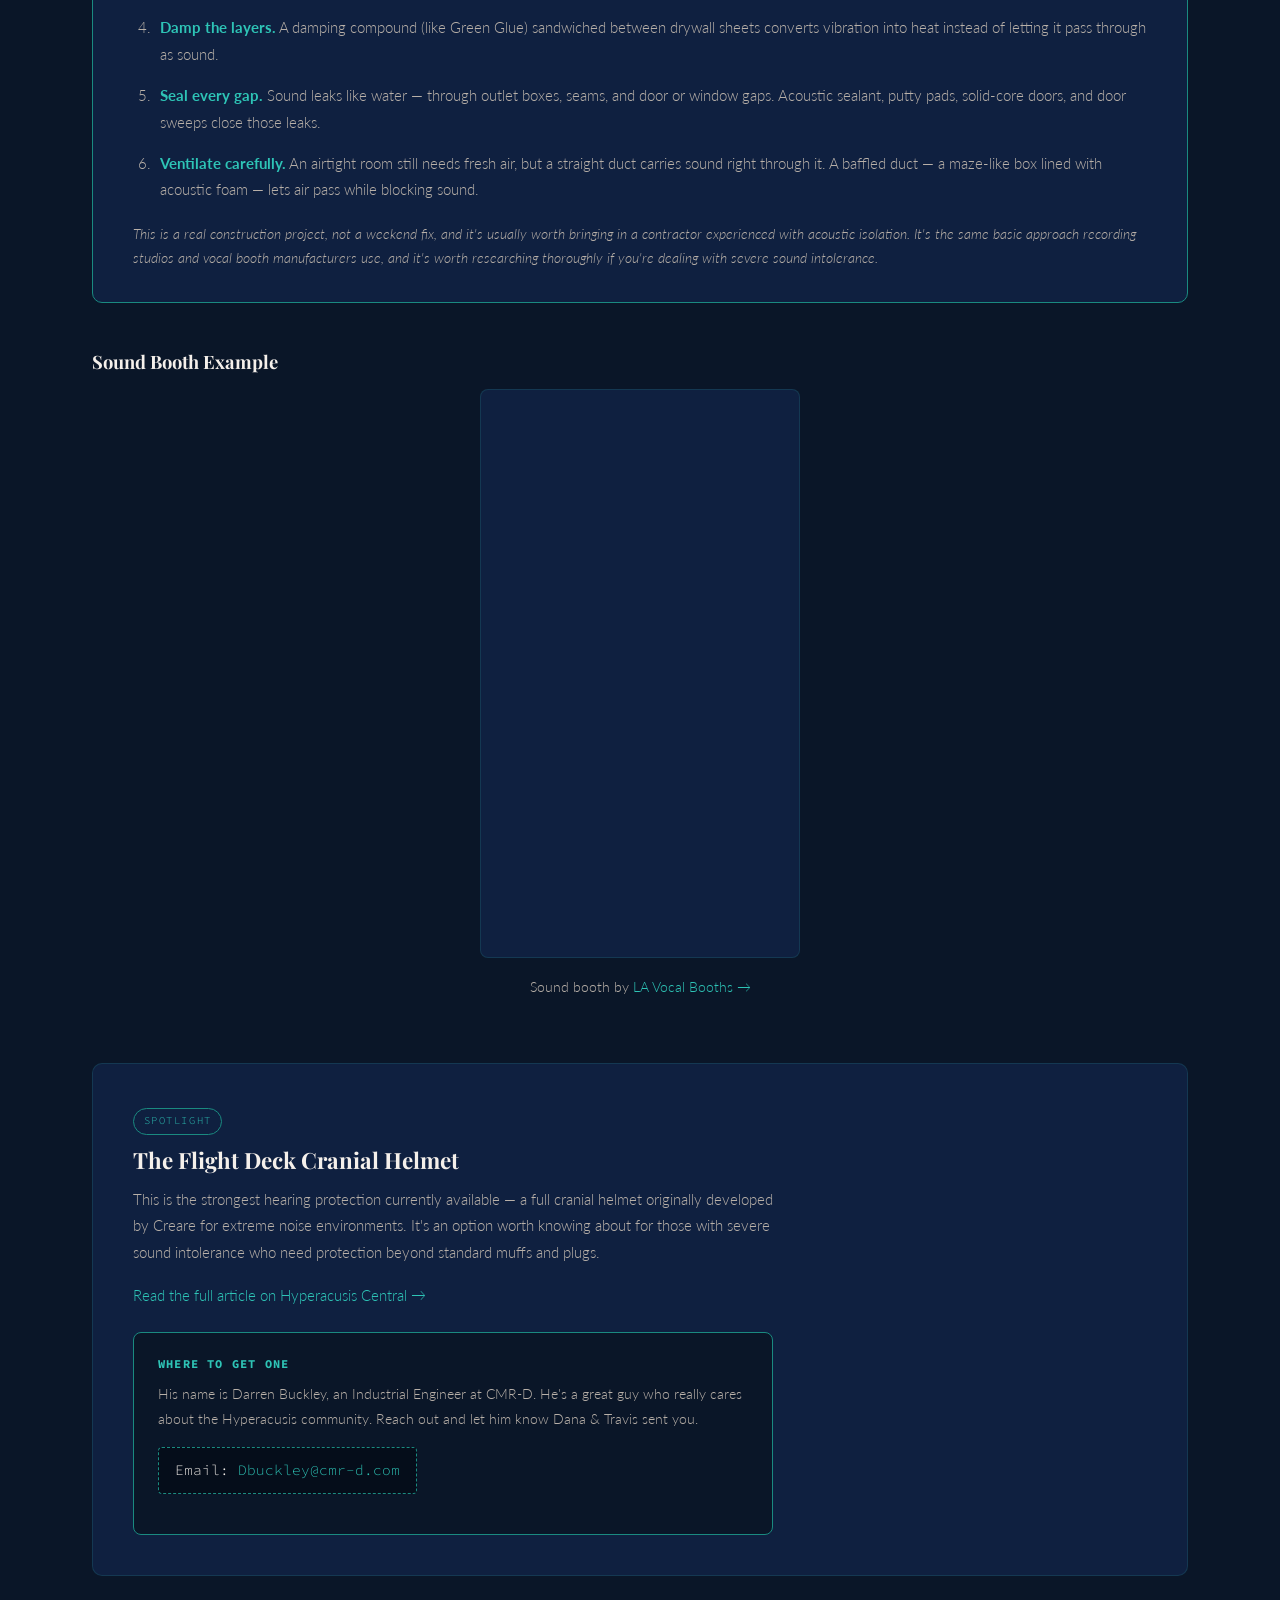
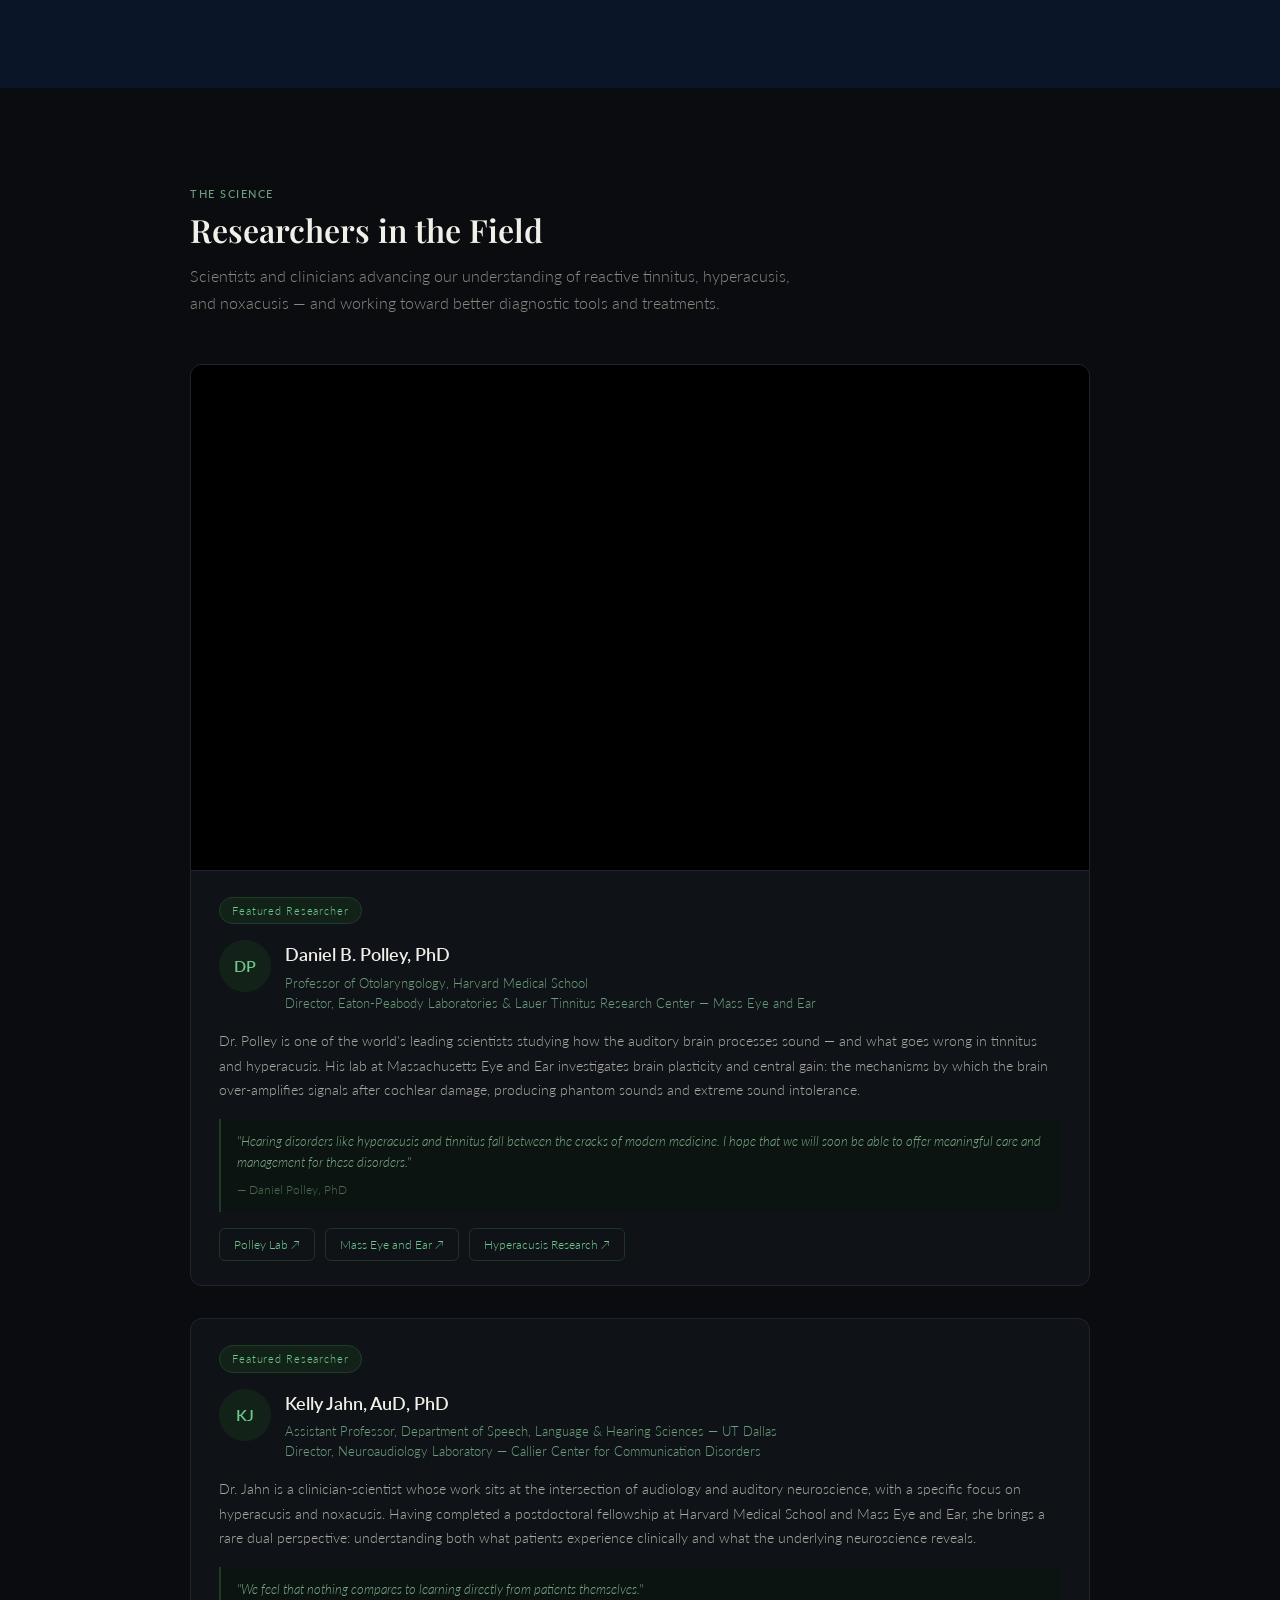
==== commit 790757fb: "Add files via upload" ====
--- a/index.html
+++ b/index.html
@@ -716,14 +716,14 @@
     <div class="container">
       <div class="memorial-banner" data-animate>
         <div class="memorial-flame">
-          <svg viewBox="0 0 24 24" fill="none" xmlns="http://www.w3.org/2000/svg">
-            <path d="M12 2C12 2 7 8 7 13.5C7 17.09 9.24 20 12 20C14.76 20 17 17.09 17 13.5C17 12 16.4 10.4 15.5 9C15.5 9 14.7 11.2 13.5 12C13.8 10.5 13.5 8.5 12 6.5C11.2 8.5 10 9.7 9.5 11C9.1 11.9 9 12.7 9 13.5C9 15.4 10.3 17 12 17C13.7 17 15 15.4 15 13.5C15 12.9 14.85 12.3 14.6 11.8C14.6 11.8 14.4 13 13.3 13.6C13.7 12.4 13.4 11 12 9.5C11.5 11 10.8 11.6 10.5 12.5C10.3 13 10.2 13.4 10.2 13.8C10.2 14.7 10.9 15.4 12 15.4" stroke="currentColor" stroke-width="1.4" stroke-linecap="round" stroke-linejoin="round" fill="rgba(244,169,66,0.18)"/>
+          <svg viewBox="0 0 24 24" xmlns="http://www.w3.org/2000/svg">
+            <path fill="currentColor" d="M8.5 14.5A2.5 2.5 0 0 0 11 12c0-1.38-.5-2-1-3-1.072-2.143-.224-4.054 2-6 .5 2.5 2 4.9 4 6.5 2 1.6 3 3.5 3 5.5a7 7 0 1 1-14 0c0-1.153.433-2.294 1-3a2.5 2.5 0 0 0 2.5 2.5z"/>
           </svg>
         </div>
         <div class="section-label memorial-label">In Memoriam</div>
         <h2 class="section-title memorial-title">The Wall of Remembrance</h2>
         <p class="memorial-text">
-          This site is dedicated to those hyperacusis and reactive tinnitus have taken from us. Their photos and stories live on the Hyperacusis Wall of Remembrance, kept by the families and friends who knew them — we're linking to it rather than reproducing it here, out of respect for those who shared it.
+          This site is dedicated to those hyperacusis and reactive tinnitus have taken from us.
         </p>
         <a href="https://brewoods.wixsite.com/hyperacusismemorial" target="_blank" rel="noopener" class="btn btn-memorial">Visit the Wall of Remembrance ↗</a>
         <p class="memorial-crisis">
@@ -744,6 +744,7 @@
           </a>
           <p class="footer-tagline">Raising awareness for those living with reactive tinnitus, hyperacusis, and noxacusis.</p>
           <p class="footer-founder">Created by <a href="https://hyperacusiscentral.org/travis-hyperacusis-story/" target="_blank" rel="noopener" class="footer-founder-link">Travis Scott Henry</a> — a personal account of living with these conditions.</p>
+          <p class="footer-dedication">And to the greatest love I've ever known, Dana. Thank you for giving me more time on this planet and believing in me more than anyone I've ever met. Love you always and forever — sending you strength.</p>
         </div>
         <div class="footer-links">
           <h4>Quick Links</h4>
--- a/style.css
+++ b/style.css
@@ -0,0 +1,1402 @@
+/* ============================================
+   ReactiveTinnitus.org — Stylesheet
+   Theme: Clinical Authority + Human Compassion
+   Palette: Deep Navy | Teal | Warm White | Amber
+   ============================================ */
+
+/* --- RESET & ROOT --- */
+*, *::before, *::after { box-sizing: border-box; margin: 0; padding: 0; }
+
+:root {
+  /* Colors */
+  --navy-deep:   #050d1a;
+  --navy-dark:   #0a1628;
+  --navy-mid:    #0f2040;
+  --navy-light:  #162d55;
+  --teal:        #2ec4b6;
+  --teal-dim:    #1a8a80;
+  --teal-glow:   rgba(46, 196, 182, 0.15);
+  --amber:       #f4a942;
+  --amber-dim:   #c4843a;
+  --red-signal:  #e05555;
+  --white:       #f5f0eb;
+  --white-dim:   #c8c2bb;
+  --white-ghost: rgba(245, 240, 235, 0.08);
+  --text-body:   #b8b0a8;
+  --text-head:   #e8e2db;
+  --border:      rgba(46, 196, 182, 0.15);
+
+  /* Typography */
+  --font-display: 'Playfair Display', Georgia, serif;
+  --font-body:    'Lato', sans-serif;
+  --font-mono:    'Source Code Pro', monospace;
+
+  /* Spacing */
+  --section-pad: 7rem 0;
+  --container-max: 1160px;
+}
+
+html { scroll-behavior: smooth; }
+
+body {
+  background-color: var(--navy-deep);
+  color: var(--text-body);
+  font-family: var(--font-body);
+  font-weight: 300;
+  font-size: 1rem;
+  line-height: 1.75;
+  overflow-x: hidden;
+}
+
+/* --- TYPOGRAPHY --- */
+h1, h2, h3, h4 {
+  font-family: var(--font-display);
+  color: var(--text-head);
+  line-height: 1.2;
+}
+
+strong { color: var(--white); font-weight: 700; }
+em { color: var(--teal); font-style: italic; }
+
+a { color: var(--teal); text-decoration: none; transition: color 0.2s; }
+a:hover { color: var(--white); }
+
+p { margin-bottom: 1rem; }
+p:last-child { margin-bottom: 0; }
+
+/* --- CONTAINERS --- */
+.container {
+  max-width: var(--container-max);
+  margin: 0 auto;
+  padding: 0 2rem;
+}
+.container-narrow { max-width: 820px; }
+
+/* --- NAV --- */
+.site-header {
+  position: fixed;
+  top: 0; left: 0; right: 0;
+  z-index: 100;
+  padding: 1.25rem 2rem;
+  transition: background 0.4s, padding 0.4s, backdrop-filter 0.4s;
+}
+.site-header.scrolled {
+  background: rgba(5, 13, 26, 0.92);
+  backdrop-filter: blur(12px);
+  padding: 0.85rem 2rem;
+  border-bottom: 1px solid var(--border);
+}
+
+.nav-inner {
+  max-width: 1500px;
+  margin: 0 auto;
+  display: flex;
+  align-items: center;
+  justify-content: space-between;
+  gap: 1rem;
+}
+
+.logo {
+  display: flex;
+  align-items: center;
+  gap: 0.6rem;
+  text-decoration: none;
+}
+.logo-rt {
+  display: flex;
+  align-items: center;
+  justify-content: center;
+  width: 36px;
+  height: 36px;
+  border: 2px solid var(--teal);
+  border-radius: 6px;
+  font-family: var(--font-mono);
+  font-size: 0.75rem;
+  font-weight: 400;
+  color: var(--teal);
+  letter-spacing: 0.05em;
+  flex-shrink: 0;
+}
+.logo-text {
+  font-family: var(--font-display);
+  font-size: 1.05rem;
+  color: var(--white);
+  font-weight: 700;
+}
+.logo-org { color: var(--teal); }
+
+.nav-links {
+  display: flex;
+  list-style: none;
+  gap: 1.5rem;
+  margin-left: 1.75rem;
+  margin-right: auto;
+}
+.nav-links a {
+  font-family: var(--font-body);
+  font-size: 0.85rem;
+  font-weight: 400;
+  color: var(--white-dim);
+  letter-spacing: 0.06em;
+  text-transform: uppercase;
+  transition: color 0.2s;
+}
+.nav-links a:hover { color: var(--teal); }
+
+.nav-toggle {
+  display: none;
+  flex-direction: column;
+  gap: 5px;
+  background: none;
+  border: none;
+  cursor: pointer;
+  padding: 4px;
+}
+.nav-toggle span {
+  display: block;
+  width: 24px;
+  height: 2px;
+  background: var(--white);
+  border-radius: 2px;
+  transition: transform 0.3s, opacity 0.3s;
+}
+
+/* --- HERO --- */
+.hero {
+  position: relative;
+  min-height: 100vh;
+  display: flex;
+  align-items: center;
+  justify-content: center;
+  overflow: hidden;
+  padding: 8rem 2rem 4rem;
+}
+
+.hero-bg {
+  position: absolute;
+  inset: 0;
+  background: radial-gradient(ellipse at 60% 40%, rgba(22, 45, 85, 0.9) 0%, var(--navy-deep) 70%);
+}
+
+#waveCanvas {
+  position: absolute;
+  inset: 0;
+  width: 100%;
+  height: 100%;
+  opacity: 0.5;
+}
+
+.hero-noise {
+  position: absolute;
+  inset: 0;
+  background-image: url("data:image/svg+xml,%3Csvg viewBox='0 0 256 256' xmlns='http://www.w3.org/2000/svg'%3E%3Cfilter id='noise'%3E%3CfeTurbulence type='fractalNoise' baseFrequency='0.9' numOctaves='4' stitchTiles='stitch'/%3E%3C/filter%3E%3Crect width='100%25' height='100%25' filter='url(%23noise)' opacity='0.04'/%3E%3C/svg%3E");
+  opacity: 0.4;
+  pointer-events: none;
+}
+
+.hero-content {
+  position: relative;
+  z-index: 2;
+  max-width: 820px;
+  text-align: center;
+}
+
+.hero-badge {
+  display: inline-block;
+  font-family: var(--font-mono);
+  font-size: 0.72rem;
+  font-weight: 400;
+  color: var(--teal);
+  letter-spacing: 0.18em;
+  text-transform: uppercase;
+  border: 1px solid var(--teal-dim);
+  padding: 0.35rem 1rem;
+  border-radius: 2rem;
+  margin-bottom: 1.75rem;
+  animation: fadeSlideUp 0.8s ease both;
+}
+
+.hero-title {
+  font-size: clamp(2.4rem, 6vw, 4.2rem);
+  font-weight: 900;
+  color: var(--white);
+  margin-bottom: 1rem;
+  animation: fadeSlideUp 0.8s 0.1s ease both;
+}
+.hero-title em {
+  color: var(--teal);
+  font-style: italic;
+}
+
+.hero-subtitle {
+  font-family: var(--font-mono);
+  font-size: 0.9rem;
+  color: var(--amber);
+  letter-spacing: 0.1em;
+  text-transform: uppercase;
+  margin-bottom: 1.75rem;
+  animation: fadeSlideUp 0.8s 0.2s ease both;
+}
+
+.hero-lead {
+  font-size: 1.15rem;
+  color: var(--text-body);
+  max-width: 640px;
+  margin: 0 auto 2.5rem;
+  line-height: 1.8;
+  animation: fadeSlideUp 0.8s 0.3s ease both;
+}
+
+.hero-actions {
+  display: flex;
+  gap: 1rem;
+  justify-content: center;
+  flex-wrap: wrap;
+  animation: fadeSlideUp 0.8s 0.4s ease both;
+}
+
+.btn {
+  display: inline-block;
+  padding: 0.85rem 2rem;
+  border-radius: 4px;
+  font-family: var(--font-body);
+  font-size: 0.9rem;
+  font-weight: 700;
+  letter-spacing: 0.06em;
+  text-transform: uppercase;
+  transition: all 0.25s;
+  cursor: pointer;
+}
+.btn-primary {
+  background: var(--teal);
+  color: var(--navy-deep);
+}
+.btn-primary:hover {
+  background: var(--white);
+  color: var(--navy-deep);
+  transform: translateY(-2px);
+  box-shadow: 0 8px 24px rgba(46, 196, 182, 0.3);
+}
+.btn-ghost {
+  border: 1px solid rgba(245, 240, 235, 0.3);
+  color: var(--white);
+  background: transparent;
+}
+.btn-ghost:hover {
+  border-color: var(--white);
+  background: var(--white-ghost);
+  transform: translateY(-2px);
+}
+
+.hero-scroll-hint {
+  position: absolute;
+  bottom: 2.5rem;
+  left: 50%;
+  transform: translateX(-50%);
+  display: flex;
+  flex-direction: column;
+  align-items: center;
+  gap: 0.5rem;
+  z-index: 2;
+  animation: fadeSlideUp 1s 1s ease both;
+  opacity: 0.5;
+}
+.hero-scroll-hint span {
+  font-family: var(--font-mono);
+  font-size: 0.65rem;
+  letter-spacing: 0.2em;
+  text-transform: uppercase;
+  color: var(--white-dim);
+}
+.scroll-line {
+  width: 1px;
+  height: 40px;
+  background: linear-gradient(to bottom, var(--teal), transparent);
+  animation: scrollPulse 2s infinite;
+}
+
+/* --- SECTIONS --- */
+.section { padding: var(--section-pad); }
+
+.section-dark  { background: var(--navy-dark); }
+.section-mid   { background: var(--navy-deep); }
+.section-cta   { background: var(--navy-mid);  position: relative; overflow: hidden; }
+
+/* --- MEMORIAL --- */
+.memorial-section {
+  background: var(--navy-deep);
+  padding: 6rem 0;
+}
+
+.memorial-banner {
+  max-width: 700px;
+  margin: 0 auto;
+  text-align: center;
+  padding: 3.5rem 3rem;
+  border-radius: 16px;
+  background: linear-gradient(180deg, rgba(244, 169, 66, 0.07), rgba(15, 32, 64, 0.4));
+  border: 1px solid rgba(244, 169, 66, 0.35);
+  box-shadow: 0 0 0 1px rgba(244, 169, 66, 0.06), 0 20px 60px rgba(244, 169, 66, 0.12), 0 0 90px rgba(244, 169, 66, 0.08);
+}
+
+.memorial-flame {
+  width: 42px;
+  height: 42px;
+  margin: 0 auto 1.25rem;
+  color: var(--amber);
+  filter: drop-shadow(0 0 10px rgba(244, 169, 66, 0.6));
+  animation: memorialFlicker 3.2s ease-in-out infinite;
+}
+.memorial-flame svg { width: 100%; height: 100%; }
+
+@keyframes memorialFlicker {
+  0%, 100% { opacity: 1; transform: scale(1); }
+  45%      { opacity: 0.85; transform: scale(0.96); }
+  60%      { opacity: 1; transform: scale(1.03); }
+}
+
+.memorial-label {
+  color: var(--amber);
+  text-align: center;
+}
+
+.memorial-title {
+  text-align: center;
+  color: var(--white);
+}
+
+.memorial-text {
+  font-size: 1.02rem;
+  color: var(--text-body);
+  line-height: 1.8;
+  max-width: 560px;
+  margin: 0 auto 2rem;
+}
+
+.btn-memorial {
+  background: var(--amber);
+  color: var(--navy-deep);
+  box-shadow: 0 8px 28px rgba(244, 169, 66, 0.35);
+}
+.btn-memorial:hover {
+  background: #ffbf5e;
+  color: var(--navy-deep);
+  transform: translateY(-2px);
+  box-shadow: 0 12px 36px rgba(244, 169, 66, 0.5);
+}
+
+.memorial-crisis {
+  margin-top: 1.75rem;
+  font-size: 0.85rem;
+  color: var(--text-body);
+  opacity: 0.85;
+}
+.memorial-crisis a {
+  color: var(--amber);
+  text-decoration: underline;
+}
+
+.section-label {
+  font-family: var(--font-mono);
+  font-size: 0.7rem;
+  color: var(--teal);
+  letter-spacing: 0.2em;
+  text-transform: uppercase;
+  margin-bottom: 0.75rem;
+}
+
+.section-title {
+  font-size: clamp(1.8rem, 4vw, 2.8rem);
+  margin-bottom: 1.5rem;
+}
+
+.section-intro {
+  font-size: 1.05rem;
+  color: var(--text-body);
+  max-width: 680px;
+  margin-bottom: 3.5rem;
+  line-height: 1.8;
+}
+
+/* --- CARDS TRIO --- */
+.cards-trio {
+  display: grid;
+  grid-template-columns: repeat(3, 1fr);
+  gap: 1.5rem;
+  margin-top: 3rem;
+}
+
+.terminology-note {
+  max-width: 780px;
+  margin: 2.5rem auto 0;
+  padding: 1.25rem 1.5rem;
+  background: var(--navy-mid);
+  border-left: 3px solid var(--teal);
+  border-radius: 0 6px 6px 0;
+  font-size: 0.9rem;
+  color: var(--text-body);
+  line-height: 1.7;
+}
+.terminology-note strong { color: var(--teal); }
+
+.threshold-warning-note {
+  max-width: 780px;
+  margin: 2.5rem auto 0;
+  padding: 1.5rem 1.75rem;
+  background: var(--navy-mid);
+  border-left: 3px solid var(--amber);
+  border-radius: 0 6px 6px 0;
+  font-size: 0.95rem;
+  color: var(--text-body);
+  line-height: 1.75;
+}
+.threshold-warning-note strong {
+  display: block;
+  margin-bottom: 0.6rem;
+  color: var(--amber);
+  font-size: 1.02rem;
+}
+.threshold-warning-note p {
+  margin: 0;
+}
+
+.card {
+  background: var(--navy-mid);
+  border: 1px solid var(--border);
+  border-radius: 8px;
+  padding: 2rem;
+  transition: border-color 0.3s, transform 0.3s, box-shadow 0.3s;
+}
+.card:hover {
+  border-color: var(--teal);
+  transform: translateY(-4px);
+  box-shadow: 0 16px 40px rgba(46, 196, 182, 0.1);
+}
+
+.card-icon {
+  width: 48px;
+  height: 48px;
+  color: var(--teal);
+  margin-bottom: 1.25rem;
+}
+.card h3 {
+  font-size: 1.2rem;
+  margin-bottom: 0.75rem;
+  color: var(--white);
+}
+.card p {
+  font-size: 0.95rem;
+  line-height: 1.7;
+  color: var(--text-body);
+  margin: 0;
+}
+
+/* --- PROSE BLOCKS --- */
+.prose-block {
+  display: grid;
+  grid-template-columns: 60px 1fr;
+  gap: 2rem;
+  margin-bottom: 3.5rem;
+  align-items: start;
+  opacity: 0;
+  transform: translateY(24px);
+  transition: opacity 0.6s ease, transform 0.6s ease;
+}
+.prose-block.visible {
+  opacity: 1;
+  transform: translateY(0);
+}
+
+.prose-marker {
+  font-family: var(--font-mono);
+  font-size: 2rem;
+  color: rgba(46, 196, 182, 0.2);
+  font-weight: 400;
+  line-height: 1;
+  padding-top: 0.4rem;
+}
+
+.prose-content h3 {
+  font-size: 1.35rem;
+  margin-bottom: 0.75rem;
+  color: var(--white);
+}
+.prose-content p {
+  font-size: 1rem;
+  line-height: 1.85;
+  color: var(--text-body);
+}
+
+/* --- THRESHOLD DIAGRAM --- */
+.threshold-diagram {
+  opacity: 0;
+  transform: translateY(24px);
+  transition: opacity 0.6s ease, transform 0.6s ease;
+}
+.threshold-diagram.visible {
+  opacity: 1;
+  transform: translateY(0);
+}
+
+.threshold-chart {
+  position: relative;
+  height: 340px;
+  background: var(--navy-mid);
+  border: 1px solid var(--border);
+  border-radius: 8px;
+  padding: 1.5rem 2rem 3rem;
+  overflow: hidden;
+  margin-bottom: 1.5rem;
+}
+
+.threshold-line {
+  position: absolute;
+  left: 0; right: 0;
+  height: 1px;
+  display: flex;
+  align-items: center;
+}
+.threshold-line-danger  { top: 12%;  background: rgba(224, 85, 85, 0.5); }
+.threshold-line-warning { top: 38%;  background: rgba(244, 169, 66, 0.5); }
+.threshold-line-safe    { top: 64%;  background: rgba(46, 196, 182, 0.4); }
+
+.threshold-line-label {
+  font-family: var(--font-mono);
+  font-size: 0.65rem;
+  letter-spacing: 0.1em;
+  text-transform: uppercase;
+  padding: 0 1rem;
+  white-space: nowrap;
+}
+.threshold-line-danger  .threshold-line-label { color: var(--red-signal); }
+.threshold-line-warning .threshold-line-label { color: var(--amber); }
+.threshold-line-safe    .threshold-line-label { color: var(--teal); }
+
+.threshold-bars {
+  position: absolute;
+  bottom: 3rem;
+  left: 50%;
+  transform: translateX(-50%);
+  display: flex;
+  align-items: flex-end;
+  gap: 1.5rem;
+  height: 240px;
+}
+
+.t-bar-wrap {
+  display: flex;
+  flex-direction: column;
+  align-items: center;
+  height: 100%;
+  justify-content: flex-end;
+}
+
+.t-bar {
+  width: 64px;
+  height: var(--h);
+  border-radius: 4px 4px 0 0;
+  display: flex;
+  align-items: flex-end;
+  justify-content: center;
+  padding-bottom: 0.5rem;
+  position: relative;
+  transition: height 1.2s cubic-bezier(0.23, 1, 0.32, 1);
+}
+
+.t-bar-bad  { background: linear-gradient(to top, rgba(224,85,85,0.8), rgba(224,85,85,0.3)); border: 1px solid rgba(224,85,85,0.4); }
+.t-bar-mid  { background: linear-gradient(to top, rgba(244,169,66,0.8), rgba(244,169,66,0.3)); border: 1px solid rgba(244,169,66,0.4); }
+.t-bar-good { background: linear-gradient(to top, rgba(46,196,182,0.8), rgba(46,196,182,0.3)); border: 1px solid rgba(46,196,182,0.4); }
+
+.t-bar-label {
+  position: absolute;
+  bottom: -2.8rem;
+  font-family: var(--font-mono);
+  font-size: 0.6rem;
+  text-align: center;
+  color: var(--white-dim);
+  line-height: 1.3;
+  white-space: nowrap;
+}
+.t-bar-label small {
+  display: block;
+  color: var(--text-body);
+  font-size: 0.55rem;
+}
+
+.threshold-key {
+  display: flex;
+  gap: 2rem;
+  justify-content: center;
+  flex-wrap: wrap;
+}
+.key-item {
+  display: flex;
+  align-items: center;
+  gap: 0.5rem;
+  font-family: var(--font-mono);
+  font-size: 0.75rem;
+  color: var(--white-dim);
+}
+.key-dot {
+  width: 10px;
+  height: 10px;
+  border-radius: 50%;
+  flex-shrink: 0;
+}
+.key-danger  { background: var(--red-signal); }
+.key-warning { background: var(--amber); }
+.key-safe    { background: var(--teal); }
+
+/* --- TWO COL --- */
+.two-col {
+  display: grid;
+  grid-template-columns: 1fr 1fr;
+  gap: 2rem;
+  margin-bottom: 4rem;
+}
+
+.col-block {
+  background: var(--navy-mid);
+  border: 1px solid var(--border);
+  border-radius: 8px;
+  padding: 2rem;
+  opacity: 0;
+  transform: translateY(24px);
+  transition: opacity 0.6s ease, transform 0.6s ease;
+}
+.col-block.visible {
+  opacity: 1;
+  transform: translateY(0);
+}
+.col-block:nth-child(2) { transition-delay: 0.15s; }
+
+.col-block-title {
+  font-size: 1.1rem;
+  margin-bottom: 1.5rem;
+  padding-bottom: 0.75rem;
+  border-bottom: 1px solid var(--border);
+}
+.col-title-medical { color: var(--red-signal); }
+.col-title-human   { color: var(--amber); }
+
+.impact-list {
+  list-style: none;
+  display: flex;
+  flex-direction: column;
+  gap: 1.25rem;
+}
+.impact-list li {
+  display: flex;
+  gap: 1rem;
+  align-items: flex-start;
+}
+.impact-icon {
+  flex-shrink: 0;
+  width: 28px;
+  height: 28px;
+  border-radius: 4px;
+  display: flex;
+  align-items: center;
+  justify-content: center;
+  font-size: 0.85rem;
+  font-weight: bold;
+  margin-top: 0.1rem;
+}
+.impact-red   { background: rgba(224,85,85,0.15); color: var(--red-signal); }
+.impact-amber { background: rgba(244,169,66,0.15); color: var(--amber); }
+
+.impact-list strong {
+  display: block;
+  font-size: 0.9rem;
+  margin-bottom: 0.2rem;
+}
+.impact-list p {
+  font-size: 0.85rem;
+  color: var(--text-body);
+  margin: 0;
+  line-height: 1.6;
+}
+
+/* --- PULL QUOTE --- */
+.pull-quote {
+  border-left: 3px solid var(--teal);
+  padding: 1.5rem 2rem;
+  background: var(--navy-mid);
+  border-radius: 0 8px 8px 0;
+  font-family: var(--font-display);
+  font-size: 1.1rem;
+  font-style: italic;
+  color: var(--text-head);
+  line-height: 1.7;
+  opacity: 0;
+  transform: translateY(24px);
+  transition: opacity 0.6s ease, transform 0.6s ease;
+}
+.pull-quote.visible {
+  opacity: 1;
+  transform: translateY(0);
+}
+
+/* --- RESOURCES GRID --- */
+.resources-grid {
+  display: grid;
+  grid-template-columns: repeat(2, 1fr);
+  gap: 1.5rem;
+  margin-top: 1rem;
+}
+
+.resource-card {
+  display: block;
+  background: var(--navy-mid);
+  border: 1px solid var(--border);
+  border-radius: 8px;
+  padding: 1.75rem;
+  text-decoration: none;
+  transition: border-color 0.3s, transform 0.3s, box-shadow 0.3s;
+  opacity: 0;
+  transform: translateY(24px);
+  transition: opacity 0.6s ease, transform 0.6s ease, border-color 0.3s, box-shadow 0.3s;
+}
+.resource-card.visible {
+  opacity: 1;
+  transform: translateY(0);
+}
+.resource-card:nth-child(2) { transition-delay: 0.1s; }
+.resource-card:nth-child(3) { transition-delay: 0.2s; }
+.resource-card:nth-child(4) { transition-delay: 0.3s; }
+
+.resource-card:hover {
+  border-color: var(--teal);
+  box-shadow: 0 12px 32px rgba(46, 196, 182, 0.1);
+  transform: translateY(-3px);
+}
+
+.resource-card-top { margin-bottom: 0.75rem; }
+.resource-tag {
+  display: inline-block;
+  font-family: var(--font-mono);
+  font-size: 0.65rem;
+  letter-spacing: 0.15em;
+  text-transform: uppercase;
+  color: var(--teal);
+  border: 1px solid var(--teal-dim);
+  padding: 0.2rem 0.6rem;
+  border-radius: 2rem;
+}
+
+.resource-card h3 {
+  font-size: 1.1rem;
+  color: var(--white);
+  margin-bottom: 0.5rem;
+}
+.resource-card p {
+  font-size: 0.9rem;
+  color: var(--text-body);
+  line-height: 1.65;
+  margin-bottom: 1rem;
+}
+.resource-link {
+  font-family: var(--font-mono);
+  font-size: 0.75rem;
+  color: var(--teal);
+  letter-spacing: 0.05em;
+}
+
+/* --- SOUND PROTECTION SECTION --- */
+.protection-grid { margin-bottom: 3rem; }
+.protection-card { cursor: default; }
+.protection-card:hover { transform: none; box-shadow: none; border-color: var(--border); }
+
+.protection-subheading {
+  font-size: 1.15rem;
+  color: var(--white);
+  margin-bottom: 1rem;
+}
+
+.severe-case-card {
+  background: var(--navy-mid);
+  border: 1px solid var(--teal-dim);
+  border-radius: 10px;
+  padding: 2rem 2.5rem;
+  margin-bottom: 3rem;
+}
+.severe-case-card h3 {
+  font-size: 1.4rem;
+  color: var(--white);
+  margin: 0.75rem 0 1rem;
+}
+.severe-case-list {
+  margin: 1.25rem 0;
+  padding-left: 1.4rem;
+  counter-reset: severe-case;
+}
+.severe-case-list li {
+  font-size: 0.95rem;
+  color: var(--text-body);
+  margin-bottom: 0.9rem;
+  padding-left: 0.3rem;
+}
+.severe-case-list li strong {
+  color: var(--teal);
+}
+.severe-case-note {
+  font-size: 0.85rem;
+  font-style: italic;
+  color: var(--text-muted, var(--text-body));
+  margin-top: 1rem;
+}
+
+.protection-video-wrap { margin-bottom: 4rem; }
+
+.video-embed-vertical {
+  position: relative;
+  width: 100%;
+  max-width: 320px;
+  margin: 0 auto;
+  aspect-ratio: 9 / 16;
+  border-radius: 8px;
+  overflow: hidden;
+  border: 1px solid var(--border);
+  background: var(--navy-mid);
+}
+.video-embed-vertical iframe {
+  position: absolute;
+  top: 0; left: 0;
+  width: 100%;
+  height: 100%;
+  border: none;
+}
+
+.protection-video-caption {
+  text-align: center;
+  font-size: 0.9rem;
+  color: var(--text-body);
+  margin-top: 1rem;
+}
+
+.helmet-spotlight {
+  background: var(--navy-mid);
+  border: 1px solid var(--border);
+  border-radius: 10px;
+  padding: 2.5rem;
+  opacity: 0;
+  transform: translateY(24px);
+  transition: opacity 0.6s ease, transform 0.6s ease;
+}
+.helmet-spotlight.visible { opacity: 1; transform: translateY(0); }
+
+.helmet-spotlight-body-full {
+  max-width: 640px;
+}
+
+.helmet-spotlight-body h3 {
+  font-size: 1.4rem;
+  margin: 0.75rem 0 0.75rem;
+  color: var(--white);
+}
+.helmet-spotlight-body p {
+  font-size: 0.95rem;
+}
+
+.contact-card {
+  margin-top: 1.5rem;
+  background: var(--navy-dark);
+  border: 1px solid var(--teal-dim);
+  border-radius: 8px;
+  padding: 1.5rem;
+}
+.contact-card h4 {
+  font-family: var(--font-mono);
+  font-size: 0.75rem;
+  letter-spacing: 0.1em;
+  text-transform: uppercase;
+  color: var(--teal);
+  margin-bottom: 0.6rem;
+}
+.contact-card p { font-size: 0.9rem; margin-bottom: 1rem; }
+.contact-email-text {
+  font-family: var(--font-mono);
+  font-size: 0.95rem;
+  color: var(--white);
+  background: var(--navy-deep);
+  border: 1px dashed var(--teal-dim);
+  border-radius: 4px;
+  padding: 0.6rem 1rem;
+  display: inline-block;
+}
+.contact-email-text a { color: var(--teal); }
+
+@media (max-width: 720px) {
+  .helmet-spotlight { padding: 1.75rem; }
+}
+
+/* --- CTA --- */
+.cta-block {
+  position: relative;
+  border: 1px solid var(--border);
+  border-radius: 8px;
+  padding: 4rem;
+  text-align: center;
+  background: var(--navy-dark);
+  overflow: hidden;
+  opacity: 0;
+  transform: translateY(24px);
+  transition: opacity 0.7s ease, transform 0.7s ease;
+}
+.cta-block.visible {
+  opacity: 1;
+  transform: translateY(0);
+}
+
+.cta-wave-left,
+.cta-wave-right {
+  position: absolute;
+  width: 300px;
+  height: 300px;
+  border-radius: 50%;
+  filter: blur(80px);
+  pointer-events: none;
+}
+.cta-wave-left {
+  top: -100px; left: -100px;
+  background: rgba(46, 196, 182, 0.06);
+}
+.cta-wave-right {
+  bottom: -100px; right: -100px;
+  background: rgba(244, 169, 66, 0.05);
+}
+
+.cta-block h2 {
+  font-size: clamp(1.6rem, 3.5vw, 2.4rem);
+  margin-bottom: 1rem;
+}
+.cta-block p {
+  font-size: 1rem;
+  max-width: 600px;
+  margin: 0 auto 2.5rem;
+  line-height: 1.8;
+}
+
+.cta-steps {
+  display: grid;
+  grid-template-columns: repeat(2, 1fr);
+  gap: 1rem;
+  text-align: left;
+  margin-top: 1rem;
+}
+.cta-step {
+  display: flex;
+  gap: 1rem;
+  align-items: flex-start;
+  background: var(--navy-mid);
+  border: 1px solid var(--border);
+  border-radius: 6px;
+  padding: 1.25rem;
+}
+.cta-step-num {
+  flex-shrink: 0;
+  width: 28px;
+  height: 28px;
+  border-radius: 50%;
+  background: var(--teal-glow);
+  border: 1px solid var(--teal);
+  color: var(--teal);
+  font-family: var(--font-mono);
+  font-size: 0.8rem;
+  display: flex;
+  align-items: center;
+  justify-content: center;
+}
+.cta-step p {
+  font-size: 0.9rem;
+  color: var(--text-body);
+  margin: 0;
+  line-height: 1.6;
+}
+
+/* --- TREATMENT SECTION --- */
+.treatment-intro {
+  margin-bottom: 2.5rem;
+}
+
+.treatment-grid {
+  display: grid;
+  grid-template-columns: 1fr 1fr;
+  gap: 1.5rem;
+  margin-bottom: 2.5rem;
+}
+
+.treatment-card {
+  background: var(--navy-mid);
+  border-radius: 8px;
+  padding: 1.75rem;
+  border: 1px solid var(--border);
+  transition: border-color 0.3s;
+}
+.treatment-card-caution {
+  border-top: 3px solid var(--amber-dim);
+}
+.treatment-card-danger {
+  border-top: 3px solid var(--red-signal);
+}
+.treatment-card-full {
+  margin-bottom: 2.5rem;
+}
+.treatment-card-danger:hover {
+  border-color: var(--red-signal);
+  box-shadow: 0 12px 32px rgba(224, 85, 85, 0.1);
+}
+.treatment-card:hover {
+  border-color: var(--amber);
+}
+
+.treatment-card-header {
+  display: flex;
+  align-items: center;
+  justify-content: space-between;
+  gap: 1rem;
+  margin-bottom: 1rem;
+  flex-wrap: wrap;
+}
+
+.treatment-tag {
+  font-family: var(--font-mono);
+  font-size: 0.72rem;
+  letter-spacing: 0.1em;
+  color: var(--white-dim);
+  text-transform: uppercase;
+}
+
+.treatment-verdict {
+  font-family: var(--font-mono);
+  font-size: 0.65rem;
+  letter-spacing: 0.12em;
+  text-transform: uppercase;
+  padding: 0.25rem 0.65rem;
+  border-radius: 2rem;
+  white-space: nowrap;
+}
+.verdict-caution {
+  color: var(--amber);
+  border: 1px solid var(--amber-dim);
+  background: rgba(244, 169, 66, 0.07);
+}
+.verdict-danger {
+  color: var(--red-signal);
+  border: 1px solid rgba(224, 85, 85, 0.4);
+  background: rgba(224, 85, 85, 0.07);
+}
+
+.treatment-card > p {
+  font-size: 0.95rem;
+  color: var(--text-body);
+  line-height: 1.75;
+  margin-bottom: 1.25rem;
+}
+
+.treatment-warning {
+  display: flex;
+  gap: 0.75rem;
+  align-items: flex-start;
+  background: rgba(224, 85, 85, 0.06);
+  border: 1px solid rgba(224, 85, 85, 0.2);
+  border-radius: 6px;
+  padding: 1rem;
+}
+.treatment-warning-danger {
+  background: rgba(224, 85, 85, 0.08);
+  border-color: rgba(224, 85, 85, 0.3);
+}
+.treatment-warning-danger p:first-child {
+  margin-bottom: 0.75rem;
+}
+.treatment-warning-icon {
+  flex-shrink: 0;
+  font-size: 0.9rem;
+  color: var(--red-signal);
+  margin-top: 0.05rem;
+}
+.treatment-warning p {
+  font-size: 0.85rem;
+  color: var(--text-body);
+  line-height: 1.65;
+  margin: 0;
+}
+
+.treatment-statement {
+  display: grid;
+  grid-template-columns: 4px 1fr;
+  gap: 2rem;
+  background: var(--navy-mid);
+  border: 1px solid var(--border);
+  border-radius: 8px;
+  padding: 2rem;
+  align-items: stretch;
+  opacity: 0;
+  transform: translateY(24px);
+  transition: opacity 0.6s ease, transform 0.6s ease;
+}
+.treatment-statement.visible {
+  opacity: 1;
+  transform: translateY(0);
+}
+
+.treatment-statement-bar {
+  background: linear-gradient(to bottom, var(--teal), var(--amber-dim));
+  border-radius: 4px;
+  align-self: stretch;
+}
+
+.treatment-statement-body h3 {
+  font-size: 1.15rem;
+  margin-bottom: 0.75rem;
+  color: var(--white);
+}
+.treatment-statement-body p {
+  font-size: 0.97rem;
+  color: var(--text-body);
+  line-height: 1.8;
+}
+
+@media (max-width: 900px) {
+  .treatment-grid {
+    grid-template-columns: 1fr;
+  }
+  .treatment-statement {
+    grid-template-columns: 1fr;
+  }
+  .treatment-statement-bar {
+    height: 4px;
+    width: 100%;
+  }
+}
+
+/* --- FOOTER --- */
+.site-footer {
+  background: #03080f;
+  border-top: 1px solid rgba(46, 196, 182, 0.1);
+  padding: 4rem 0 2rem;
+}
+.footer-inner {
+  display: grid;
+  grid-template-columns: 2fr 1fr 2fr;
+  gap: 3rem;
+  margin-bottom: 3rem;
+}
+.footer-tagline {
+  color: var(--text-body);
+  font-size: 0.9rem;
+  margin-top: 1rem;
+  line-height: 1.7;
+}
+.footer-founder {
+  font-size: 0.92rem;
+  color: rgba(200, 195, 188, 0.75);
+  margin-top: 0.8rem;
+  font-style: italic;
+}
+.footer-founder-link {
+  color: var(--teal);
+  text-decoration: none;
+  border-bottom: 1px solid rgba(46, 196, 182, 0.35);
+  transition: color 0.2s, border-color 0.2s;
+}
+.footer-founder-link:hover {
+  color: var(--white);
+  border-bottom-color: var(--teal);
+}
+.footer-dedication {
+  font-size: 0.88rem;
+  color: rgba(244, 169, 66, 0.75);
+  margin-top: 0.9rem;
+  font-style: italic;
+  line-height: 1.7;
+  max-width: 340px;
+}
+.footer-links h4,
+.footer-disclaimer h4 {
+  font-family: var(--font-mono);
+  font-size: 0.7rem;
+  font-weight: 400;
+  color: var(--teal);
+  letter-spacing: 0.15em;
+  text-transform: uppercase;
+  margin-bottom: 1rem;
+}
+.footer-links ul { list-style: none; }
+.footer-links li { margin-bottom: 0.5rem; }
+.footer-links a {
+  font-size: 0.9rem;
+  color: var(--text-body);
+  transition: color 0.2s;
+}
+.footer-links a:hover { color: var(--teal); }
+.footer-disclaimer p {
+  font-size: 0.85rem;
+  color: var(--text-body);
+  line-height: 1.7;
+}
+.footer-bottom {
+  border-top: 1px solid rgba(255,255,255,0.05);
+  padding-top: 1.5rem;
+  text-align: center;
+}
+.footer-bottom p {
+  font-family: var(--font-mono);
+  font-size: 0.72rem;
+  color: rgba(200,195,188,0.4);
+  margin: 0;
+}
+
+/* --- ANIMATIONS --- */
+@keyframes fadeSlideUp {
+  from { opacity: 0; transform: translateY(20px); }
+  to   { opacity: 1; transform: translateY(0); }
+}
+@keyframes scrollPulse {
+  0%, 100% { opacity: 0.4; transform: scaleY(1); }
+  50%       { opacity: 1;   transform: scaleY(1.2); }
+}
+
+/* --- DISCORD NAV BUTTON --- */
+.discord-btn {
+  display: flex;
+  align-items: center;
+  gap: 0.5rem;
+  background: rgba(88, 101, 242, 0.15);
+  border: 1px solid rgba(88, 101, 242, 0.4);
+  border-radius: 6px;
+  padding: 0.45rem 1rem;
+  color: #fff;
+  text-decoration: none;
+  font-family: var(--font-body);
+  font-size: 0.8rem;
+  font-weight: 400;
+  white-space: nowrap;
+  transition: background 0.25s, border-color 0.25s, transform 0.2s;
+  flex-shrink: 0;
+  margin-left: 1.25rem;
+}
+.discord-btn:hover {
+  background: rgba(88, 101, 242, 0.3);
+  border-color: rgba(88, 101, 242, 0.7);
+  color: #fff;
+  transform: translateY(-1px);
+}
+.discord-icon {
+  width: 18px;
+  height: 18px;
+  color: #fff;
+  flex-shrink: 0;
+}
+.discord-text {
+  color: #fff;
+}
+
+/* Discord resource card */
+.resource-card-discord {
+  border-top: 2px solid rgba(88, 101, 242, 0.5);
+}
+.resource-card-discord:hover {
+  border-color: rgba(88, 101, 242, 0.9);
+  box-shadow: 0 12px 32px rgba(88, 101, 242, 0.12);
+}
+.resource-card-discord .resource-tag {
+  color: #7289da;
+  border-color: rgba(88, 101, 242, 0.4);
+}
+.resource-card-discord .resource-link {
+  color: #7289da;
+}
+.resource-discord-icon {
+  width: 18px;
+  height: 18px;
+  color: #7289da;
+  vertical-align: middle;
+  margin-right: 0.4rem;
+  display: inline-block;
+}
+.resource-card-discord h3 {
+  display: flex;
+  align-items: center;
+}
+
+@media (max-width: 1500px) {
+  .discord-btn { display: none; }
+}
+
+/* --- ANIMATE ON SCROLL --- */
+[data-animate] {
+  opacity: 0;
+  transform: translateY(24px);
+  transition: opacity 0.6s ease, transform 0.6s ease;
+}
+[data-animate].visible {
+  opacity: 1;
+  transform: translateY(0);
+}
+
+/* --- RESPONSIVE --- */
+@media (max-width: 900px) {
+  .cards-trio {
+    grid-template-columns: 1fr;
+  }
+  .two-col {
+    grid-template-columns: 1fr;
+  }
+  .resources-grid {
+    grid-template-columns: 1fr;
+  }
+  .footer-inner {
+    grid-template-columns: 1fr;
+    gap: 2rem;
+  }
+  .cta-steps {
+    grid-template-columns: 1fr;
+  }
+  .cta-block {
+    padding: 2.5rem 1.5rem;
+  }
+  .prose-block {
+    grid-template-columns: 1fr;
+    gap: 0.5rem;
+  }
+  .prose-marker {
+    font-size: 1rem;
+  }
+}
+
+@media (max-width: 1500px) {
+  .nav-links {
+    display: none;
+    position: fixed;
+    top: 0; left: 0; right: 0; bottom: 0;
+    background: rgba(5, 13, 26, 0.97);
+    flex-direction: column;
+    align-items: center;
+    justify-content: center;
+    gap: 2.5rem;
+  }
+  .nav-links.open {
+    display: flex;
+  }
+  .nav-links a {
+    font-size: 1.2rem;
+  }
+  .nav-toggle {
+    display: flex;
+    z-index: 200;
+  }
+}
+
+@media (max-width: 768px) {
+  .hero-title {
+    font-size: 2.2rem;
+  }
+  .threshold-bars {
+    gap: 0.75rem;
+  }
+  .t-bar {
+    width: 44px;
+  }
+}
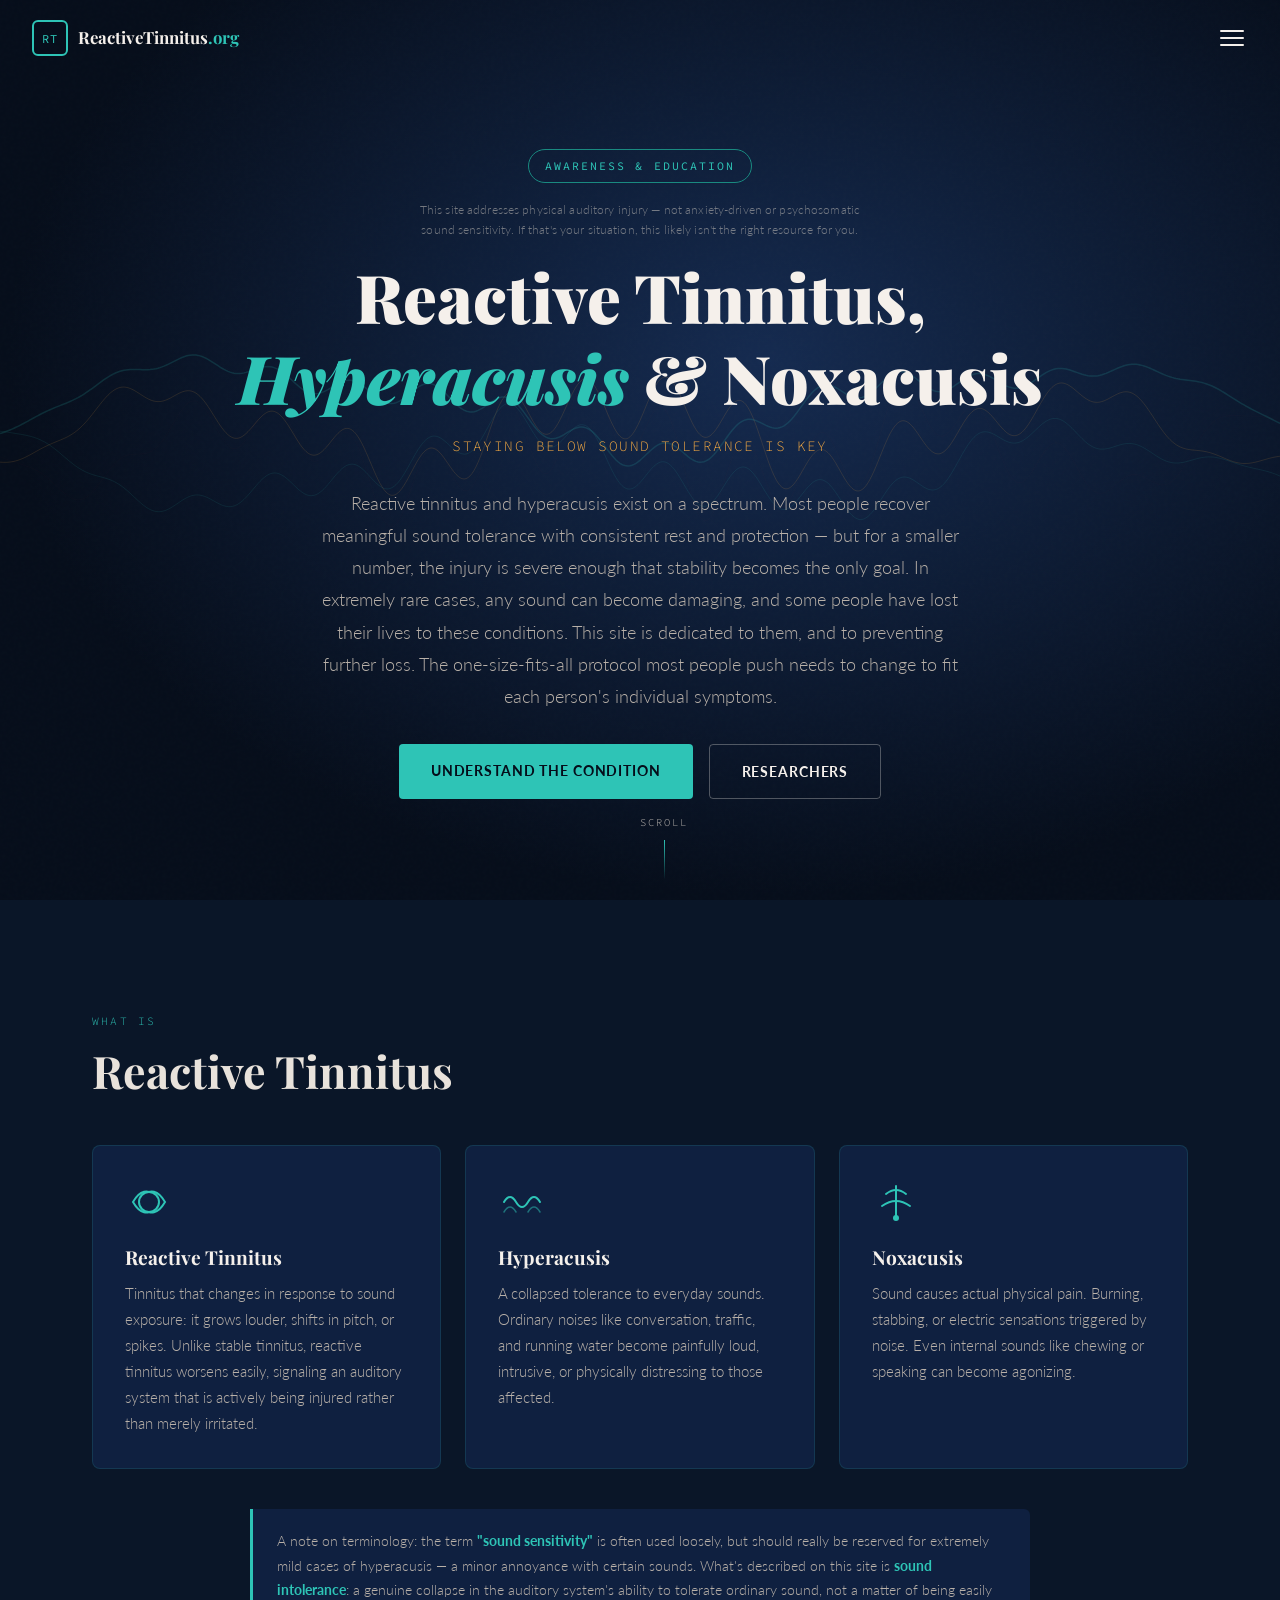
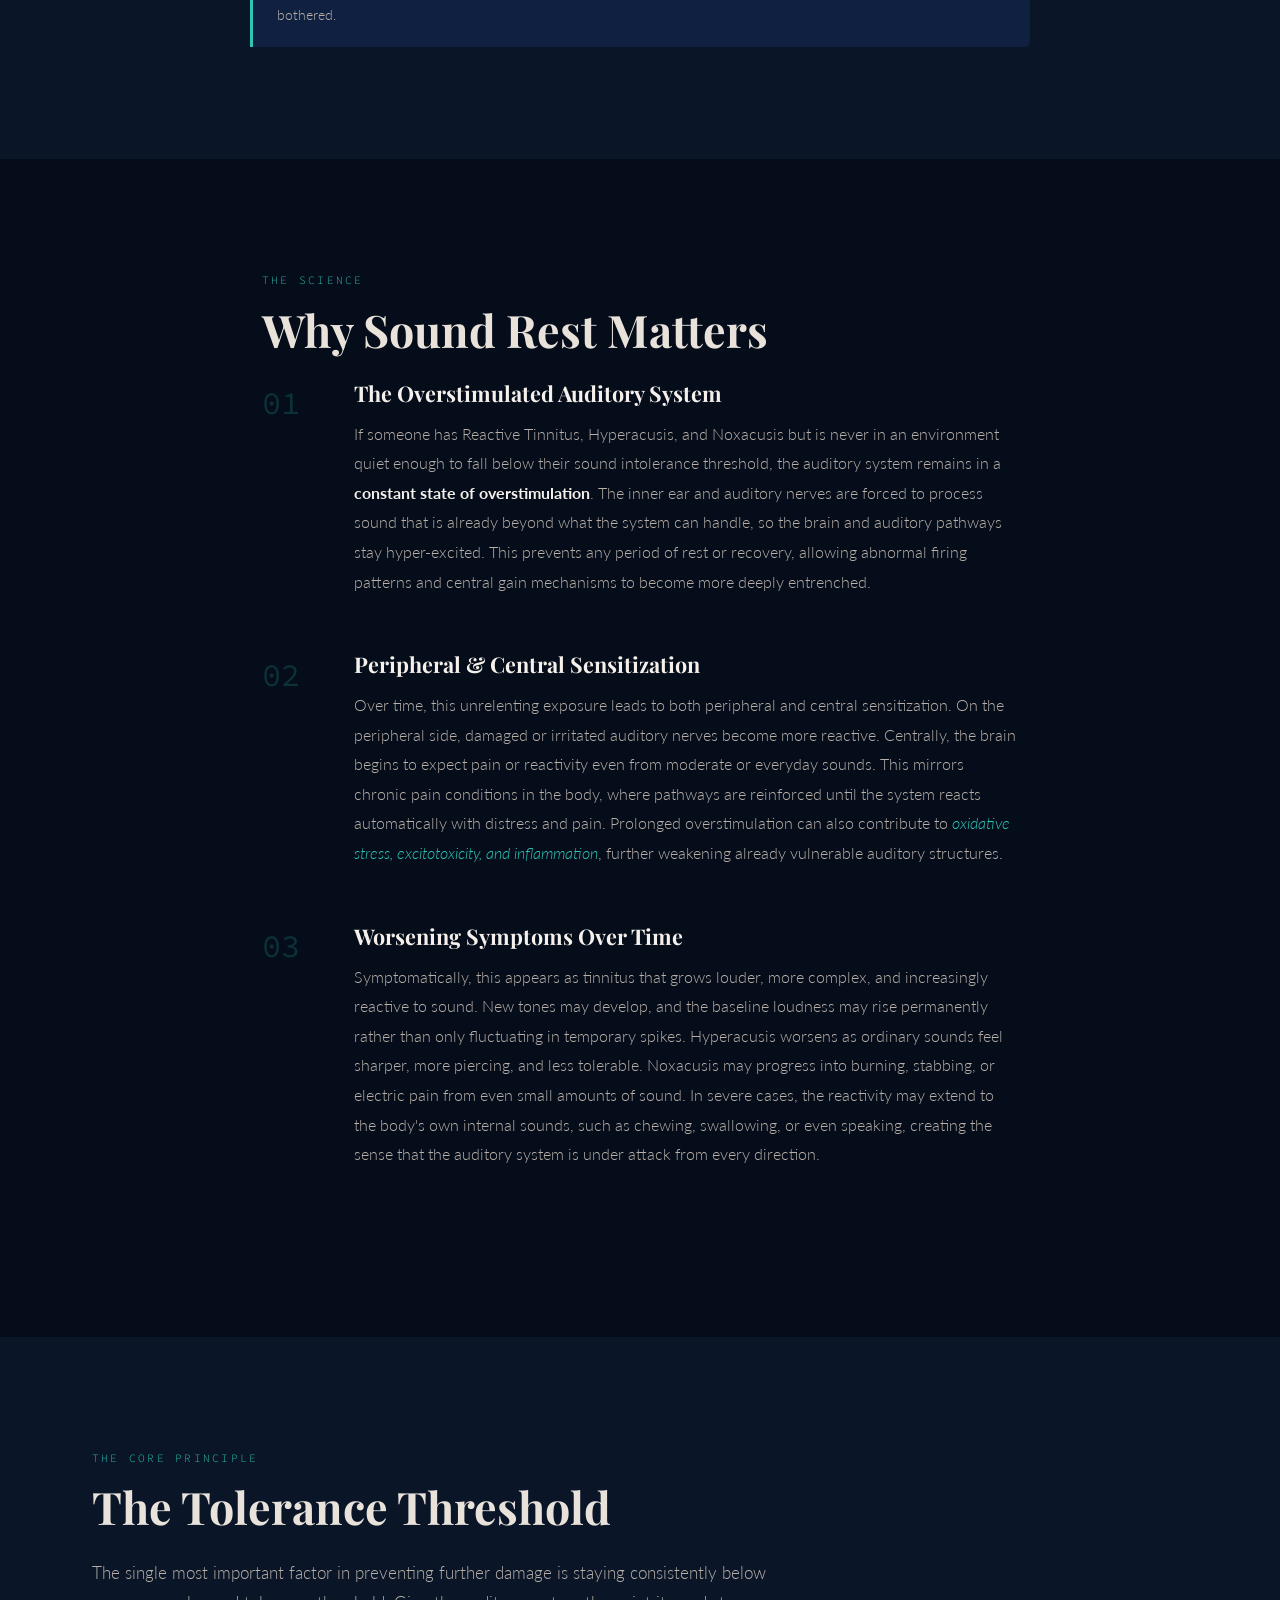
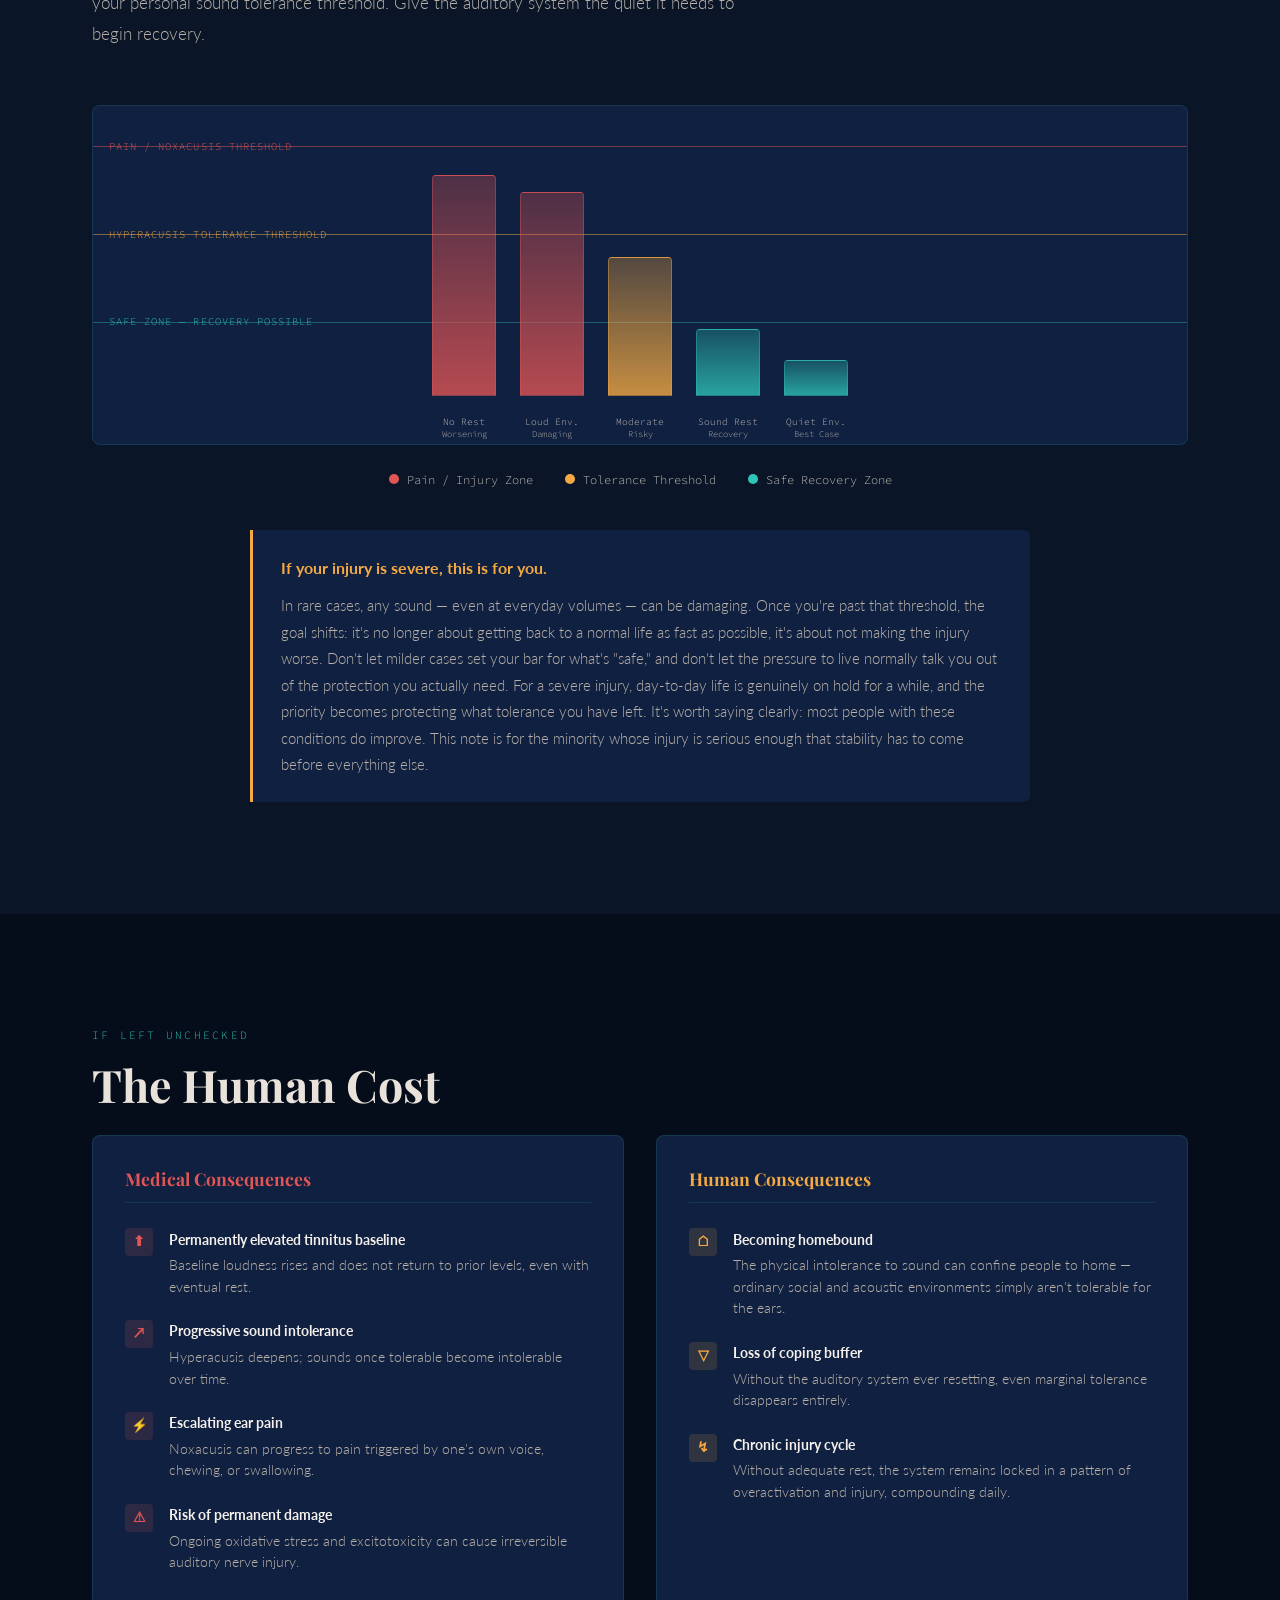
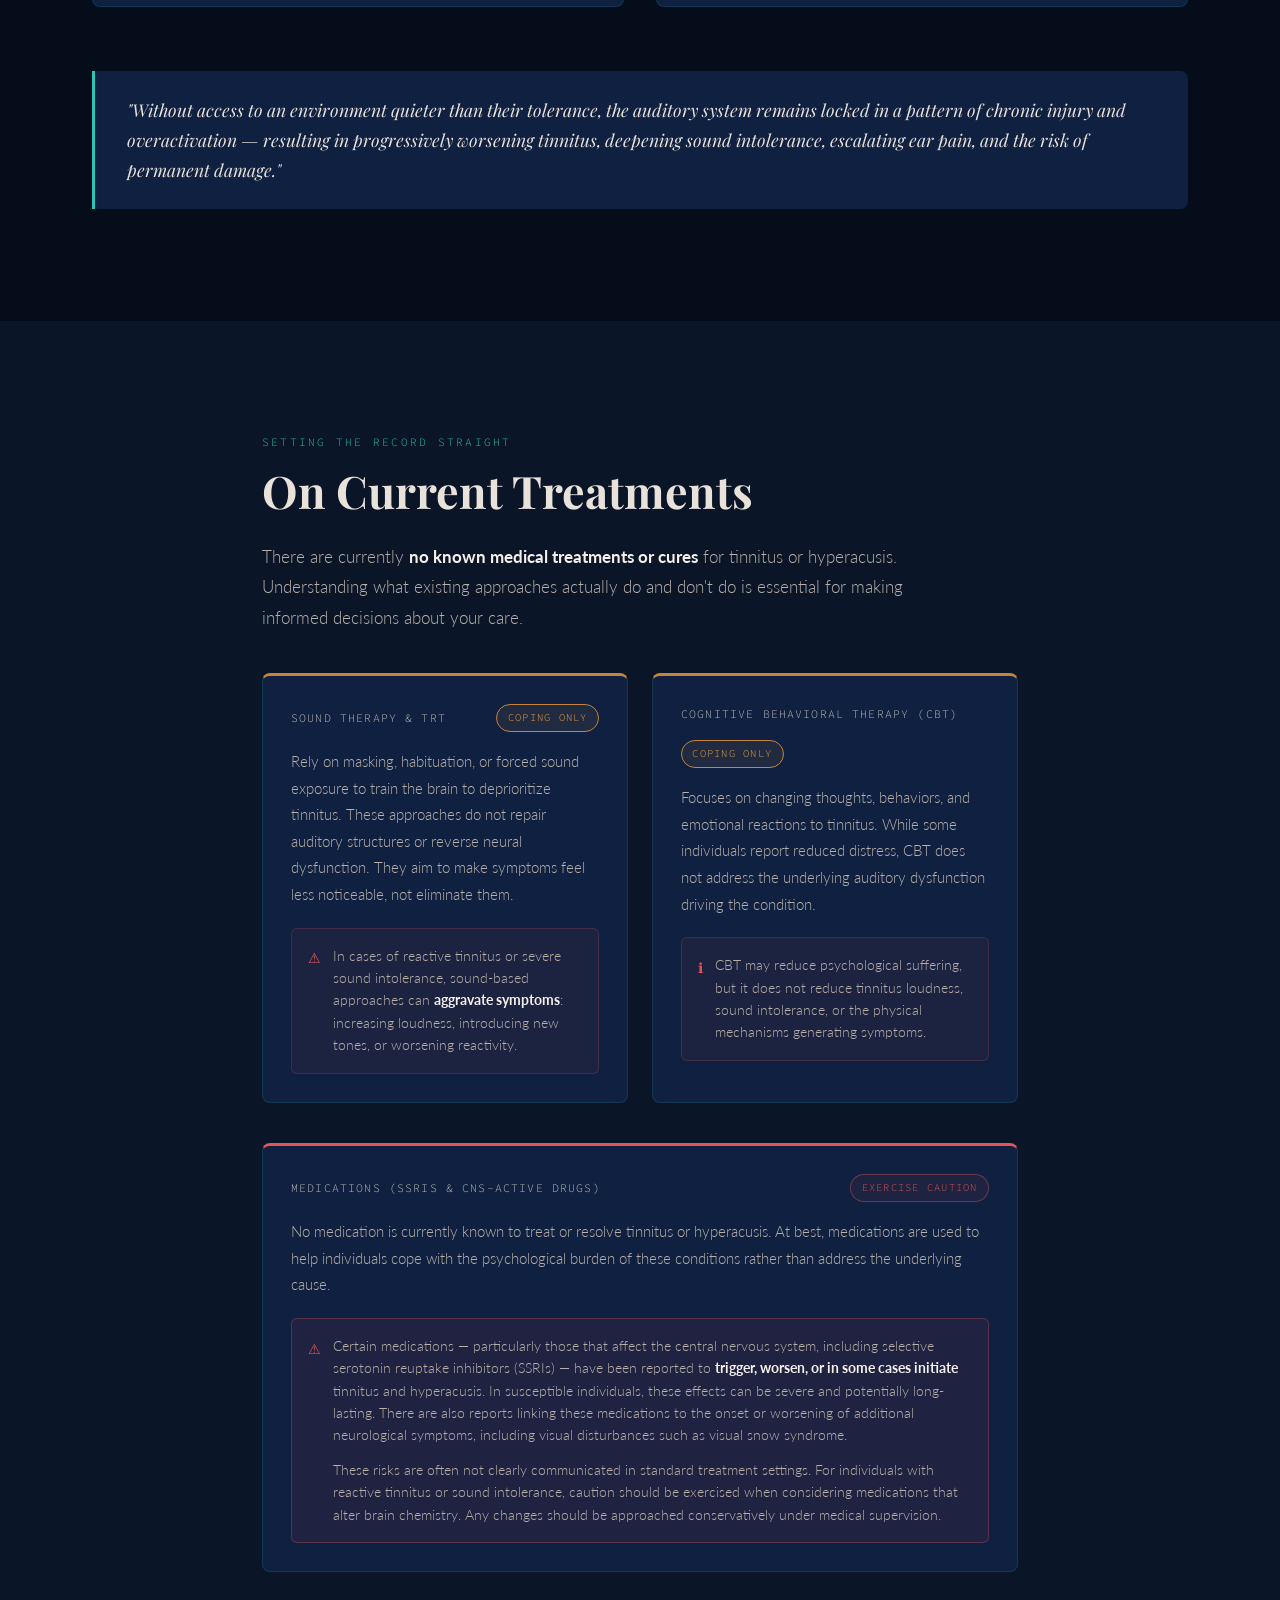
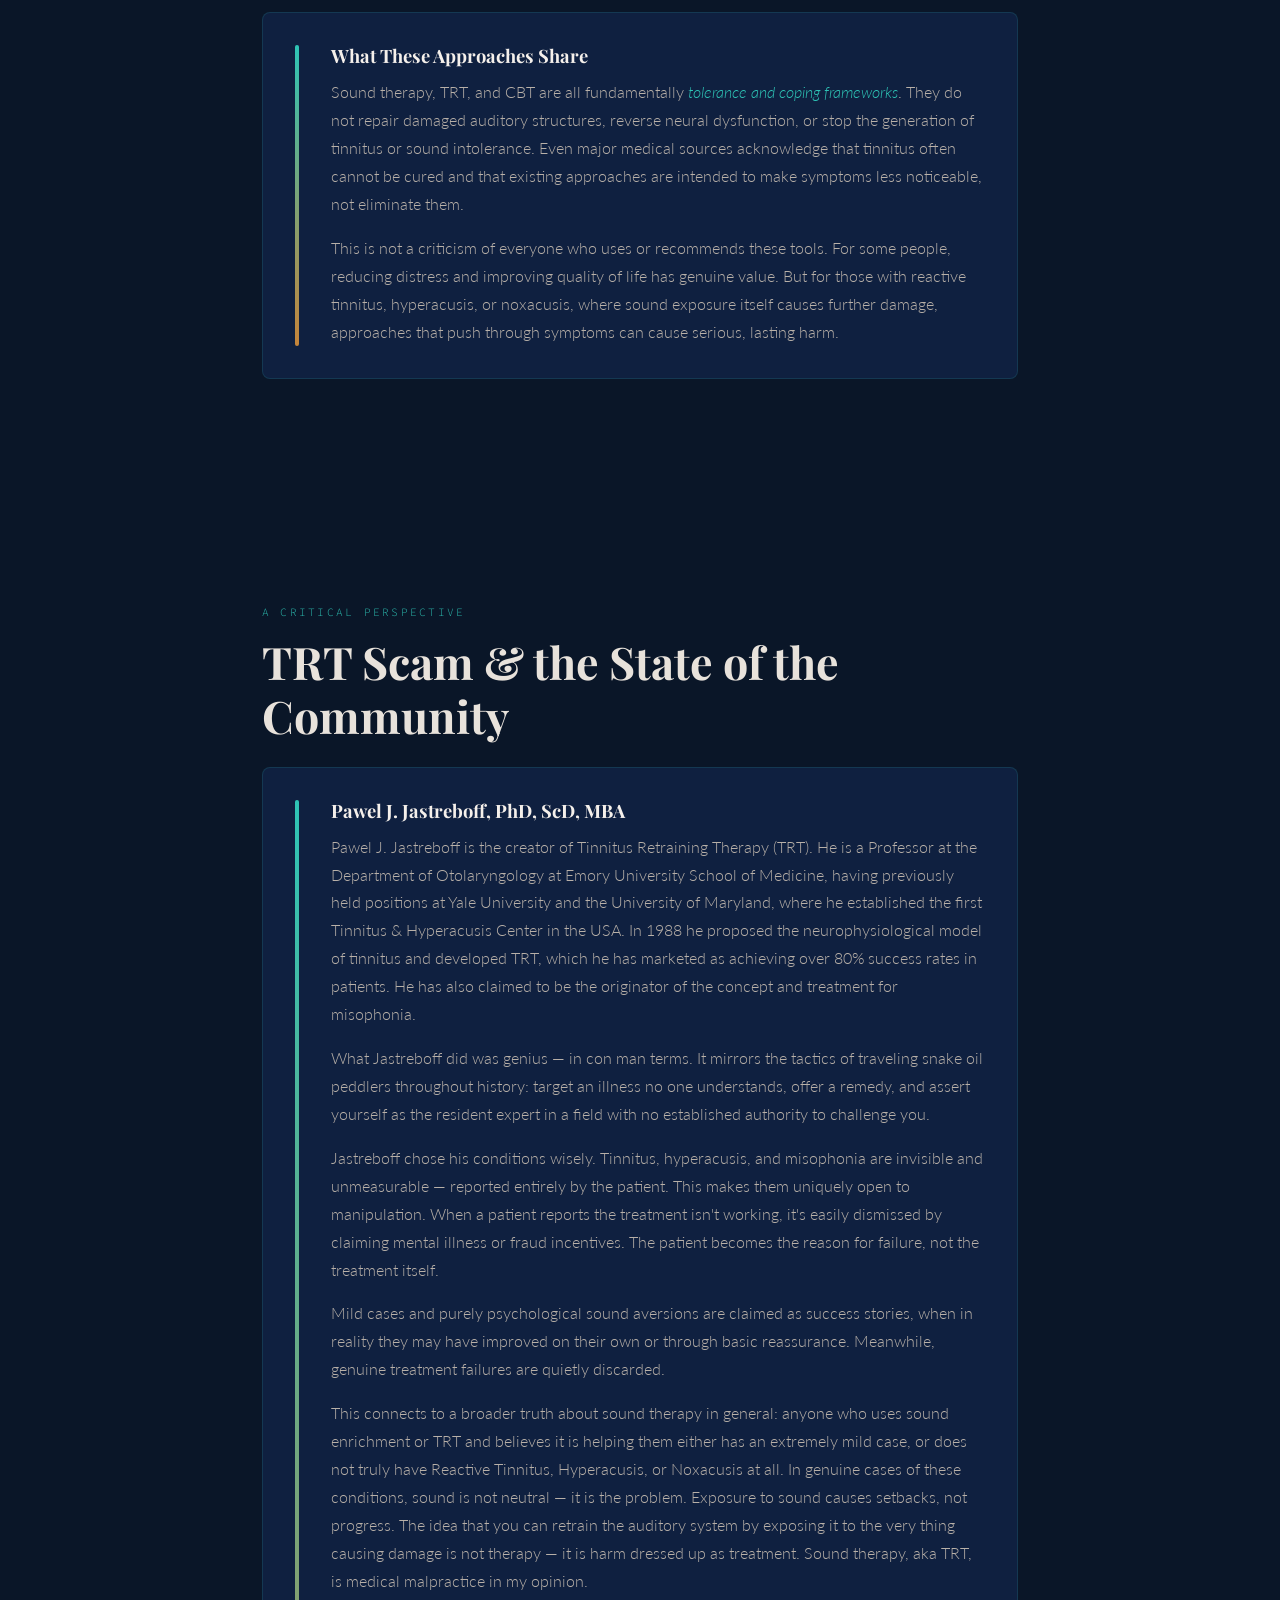
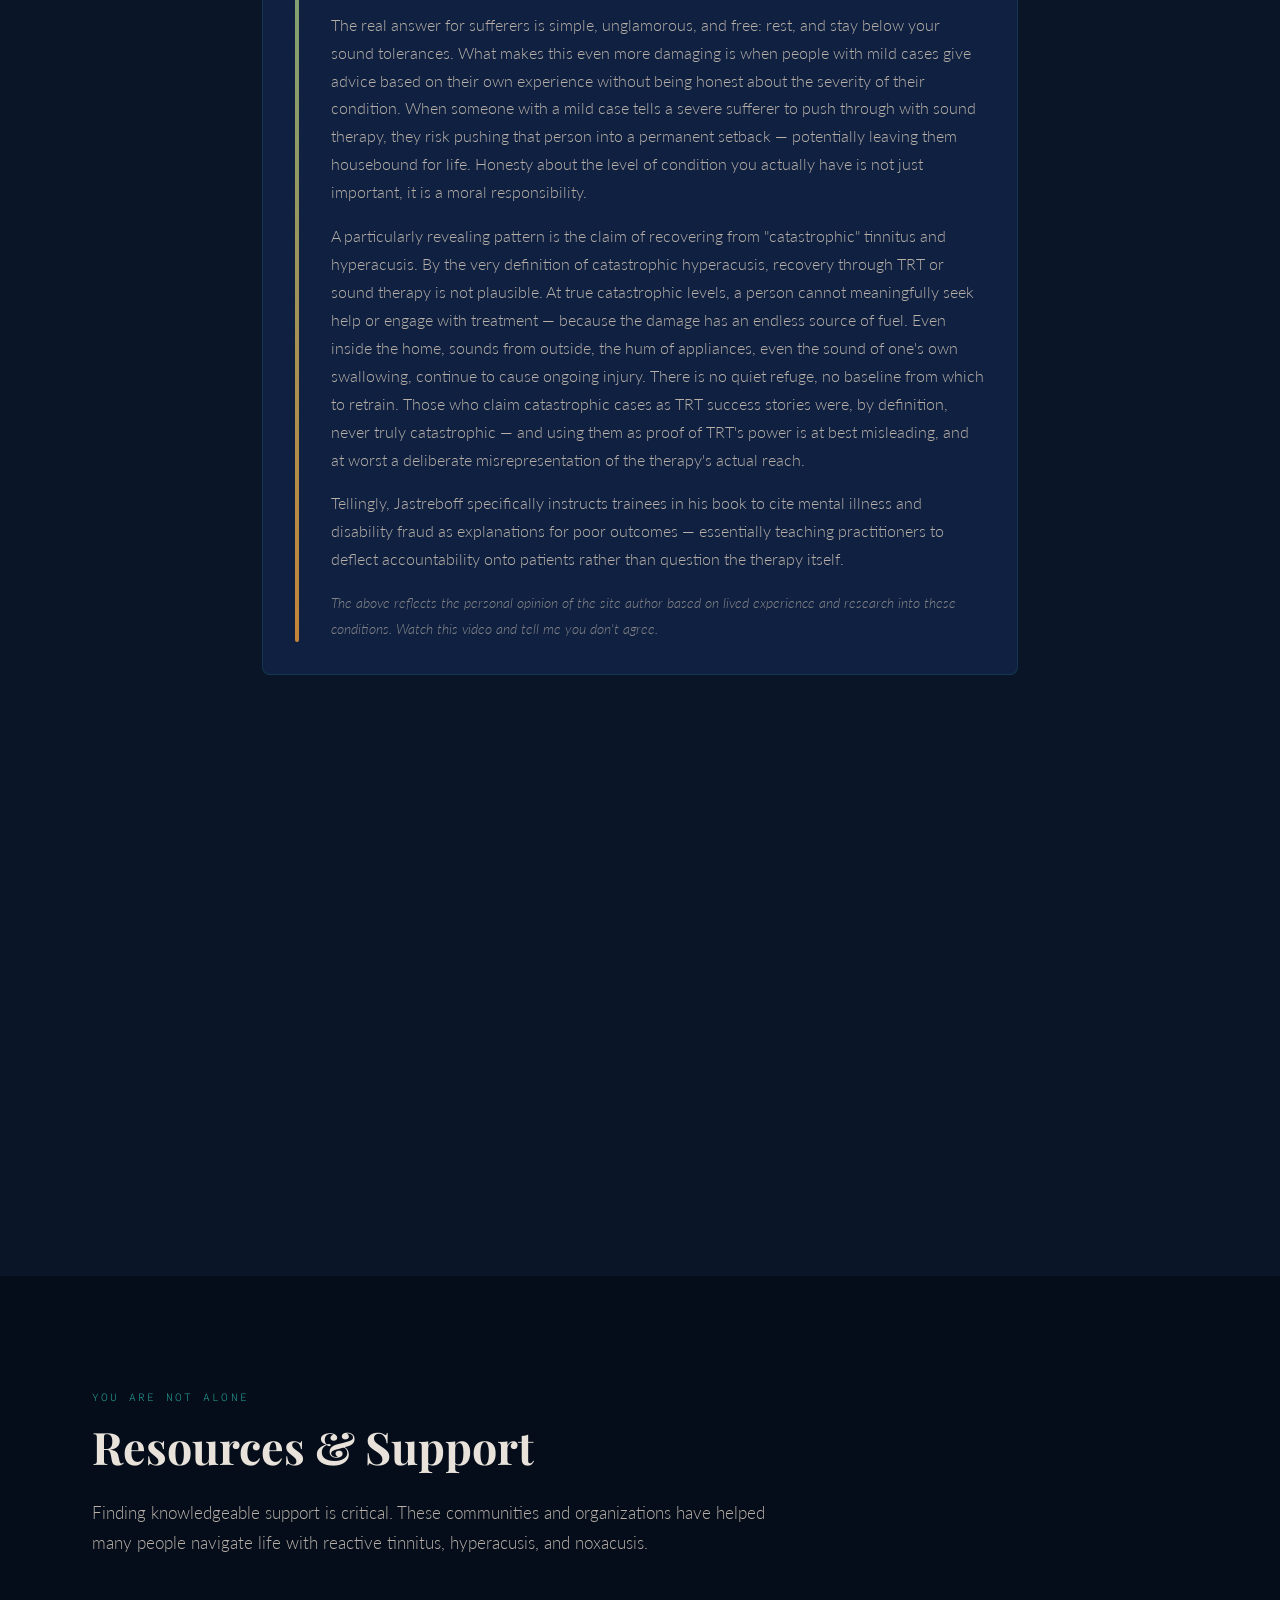
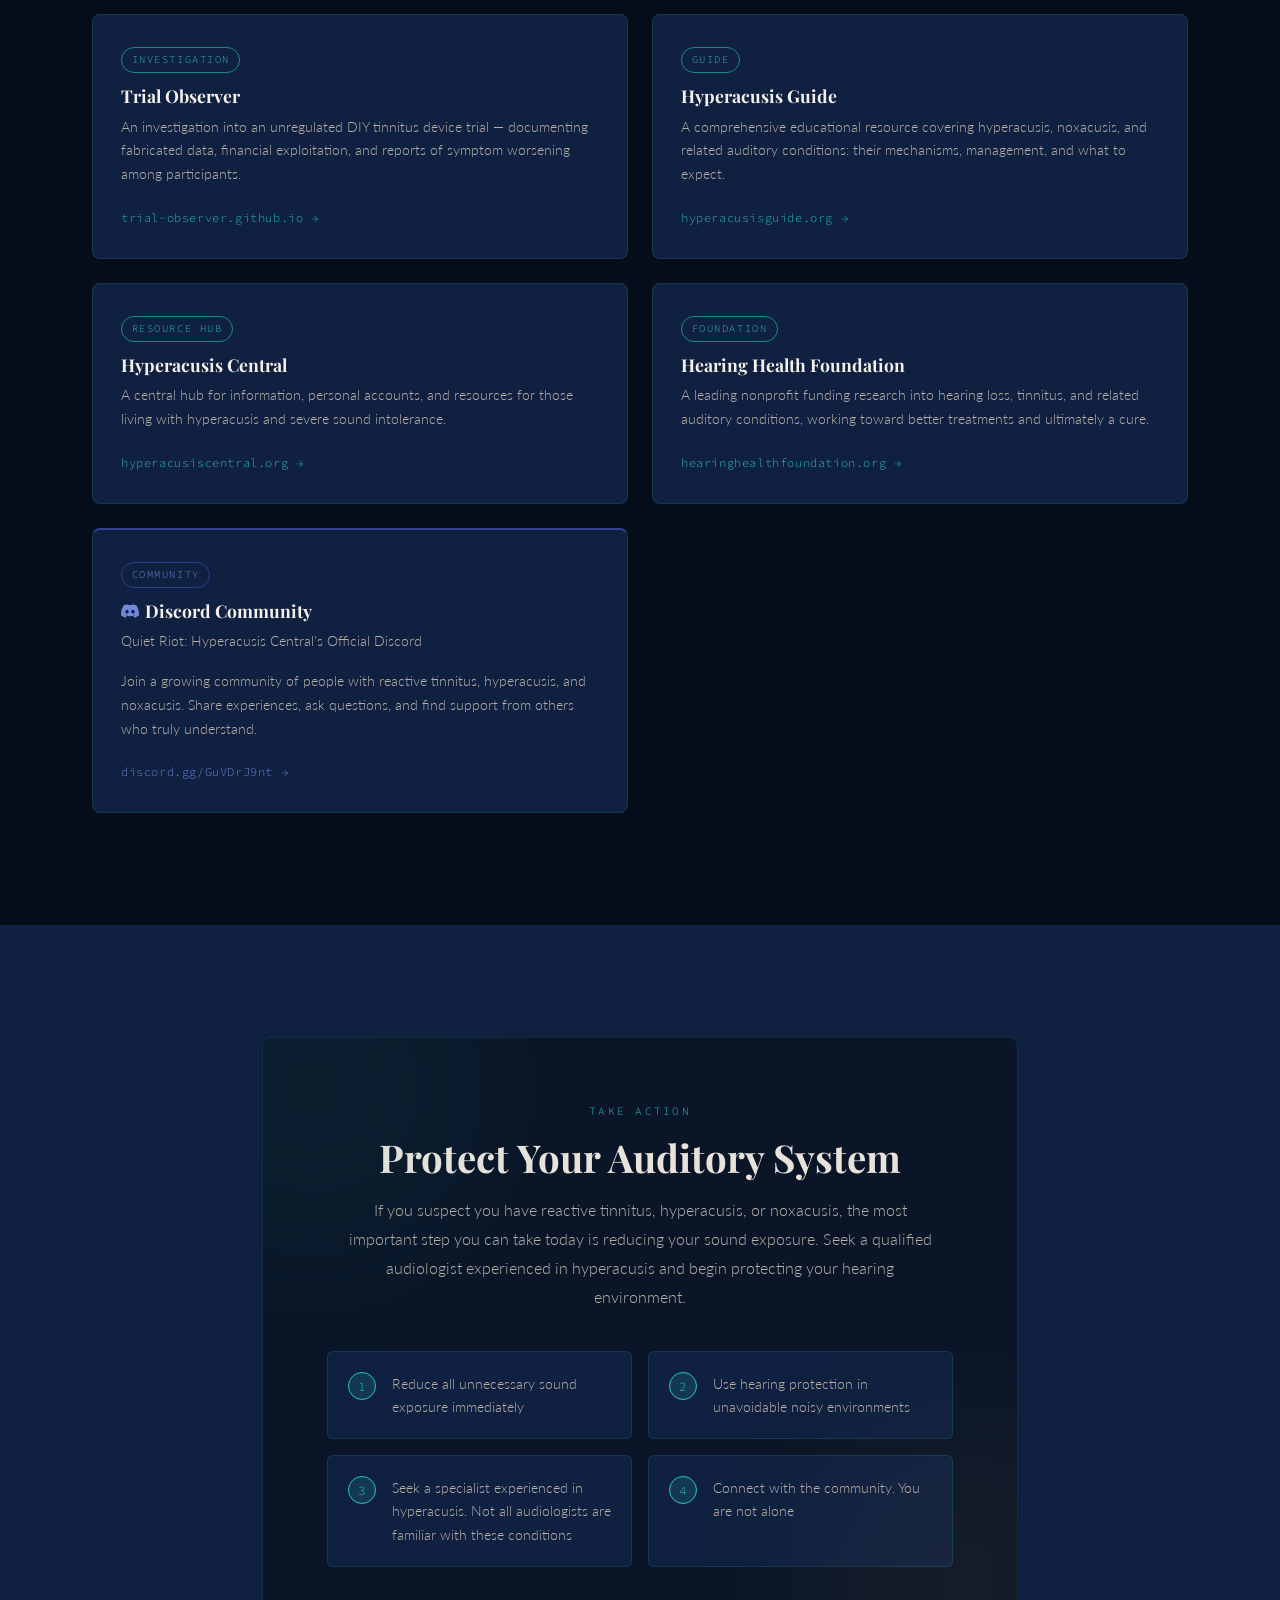
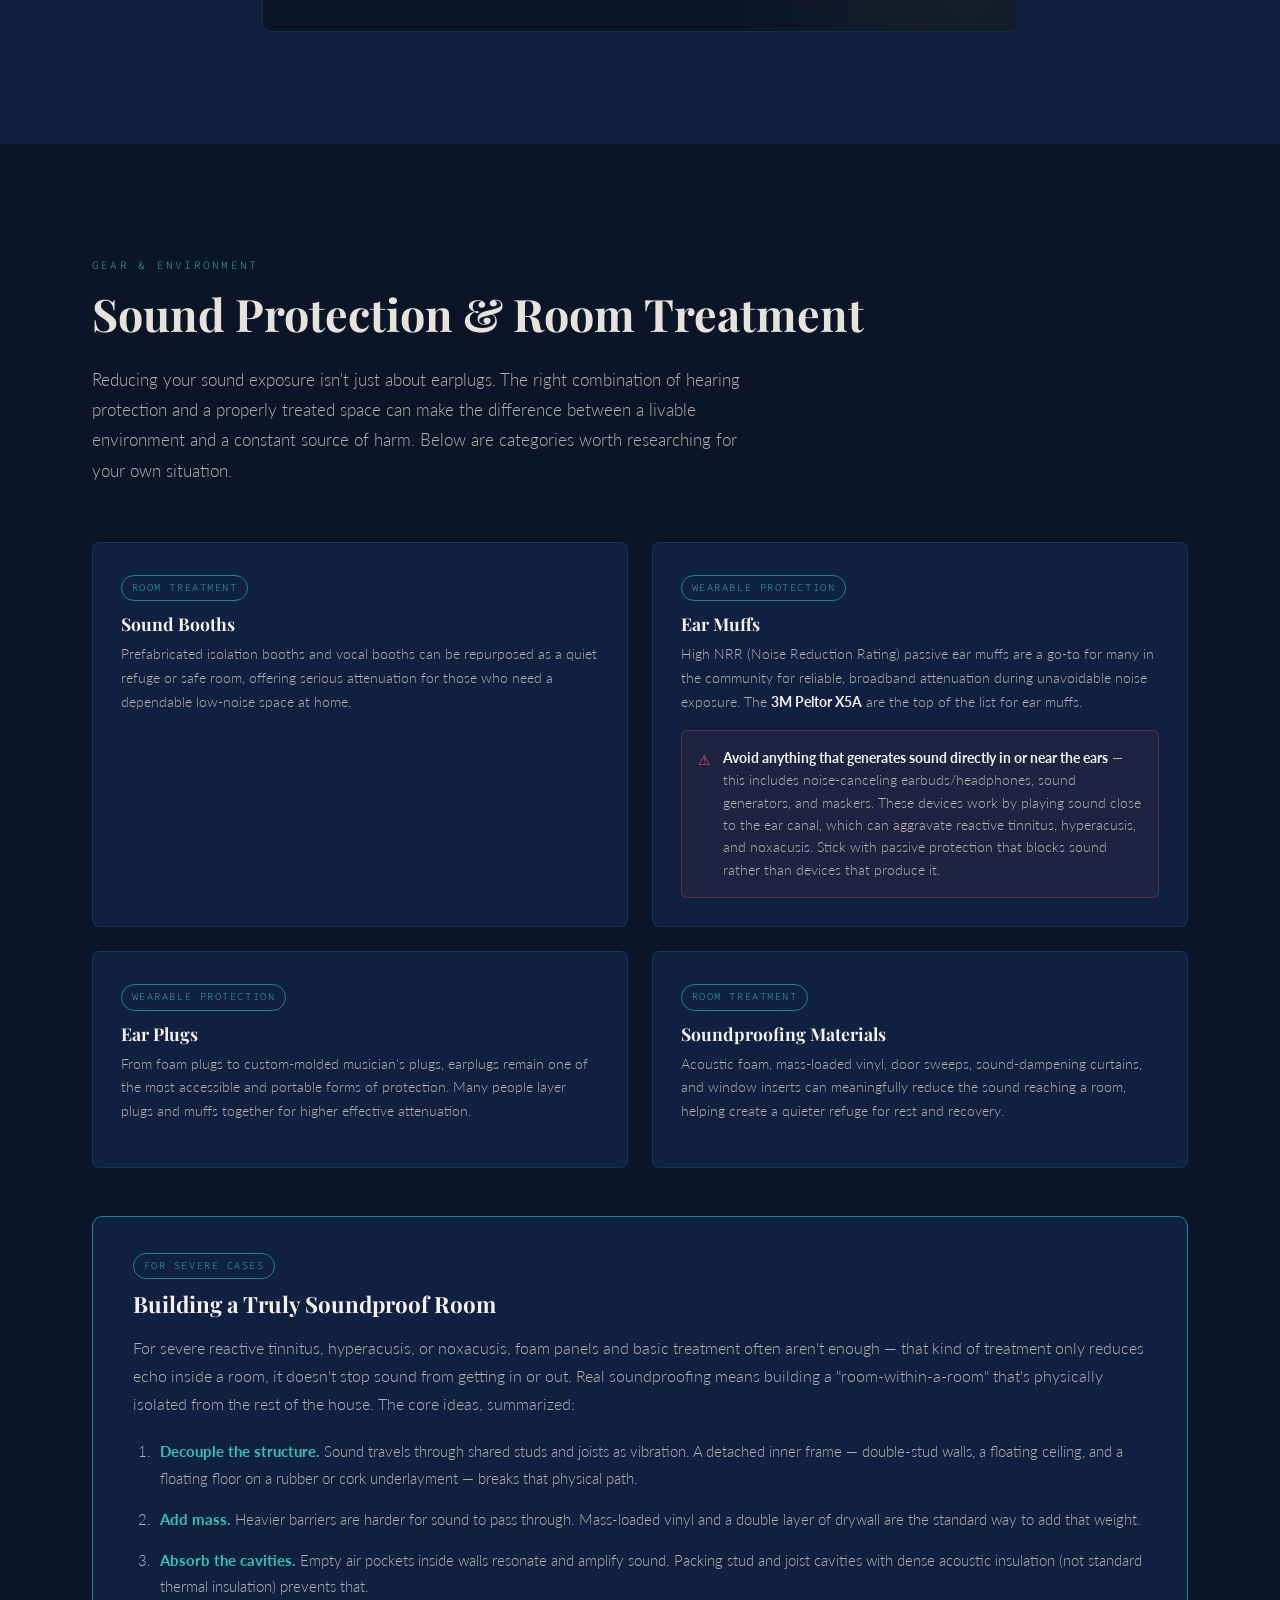
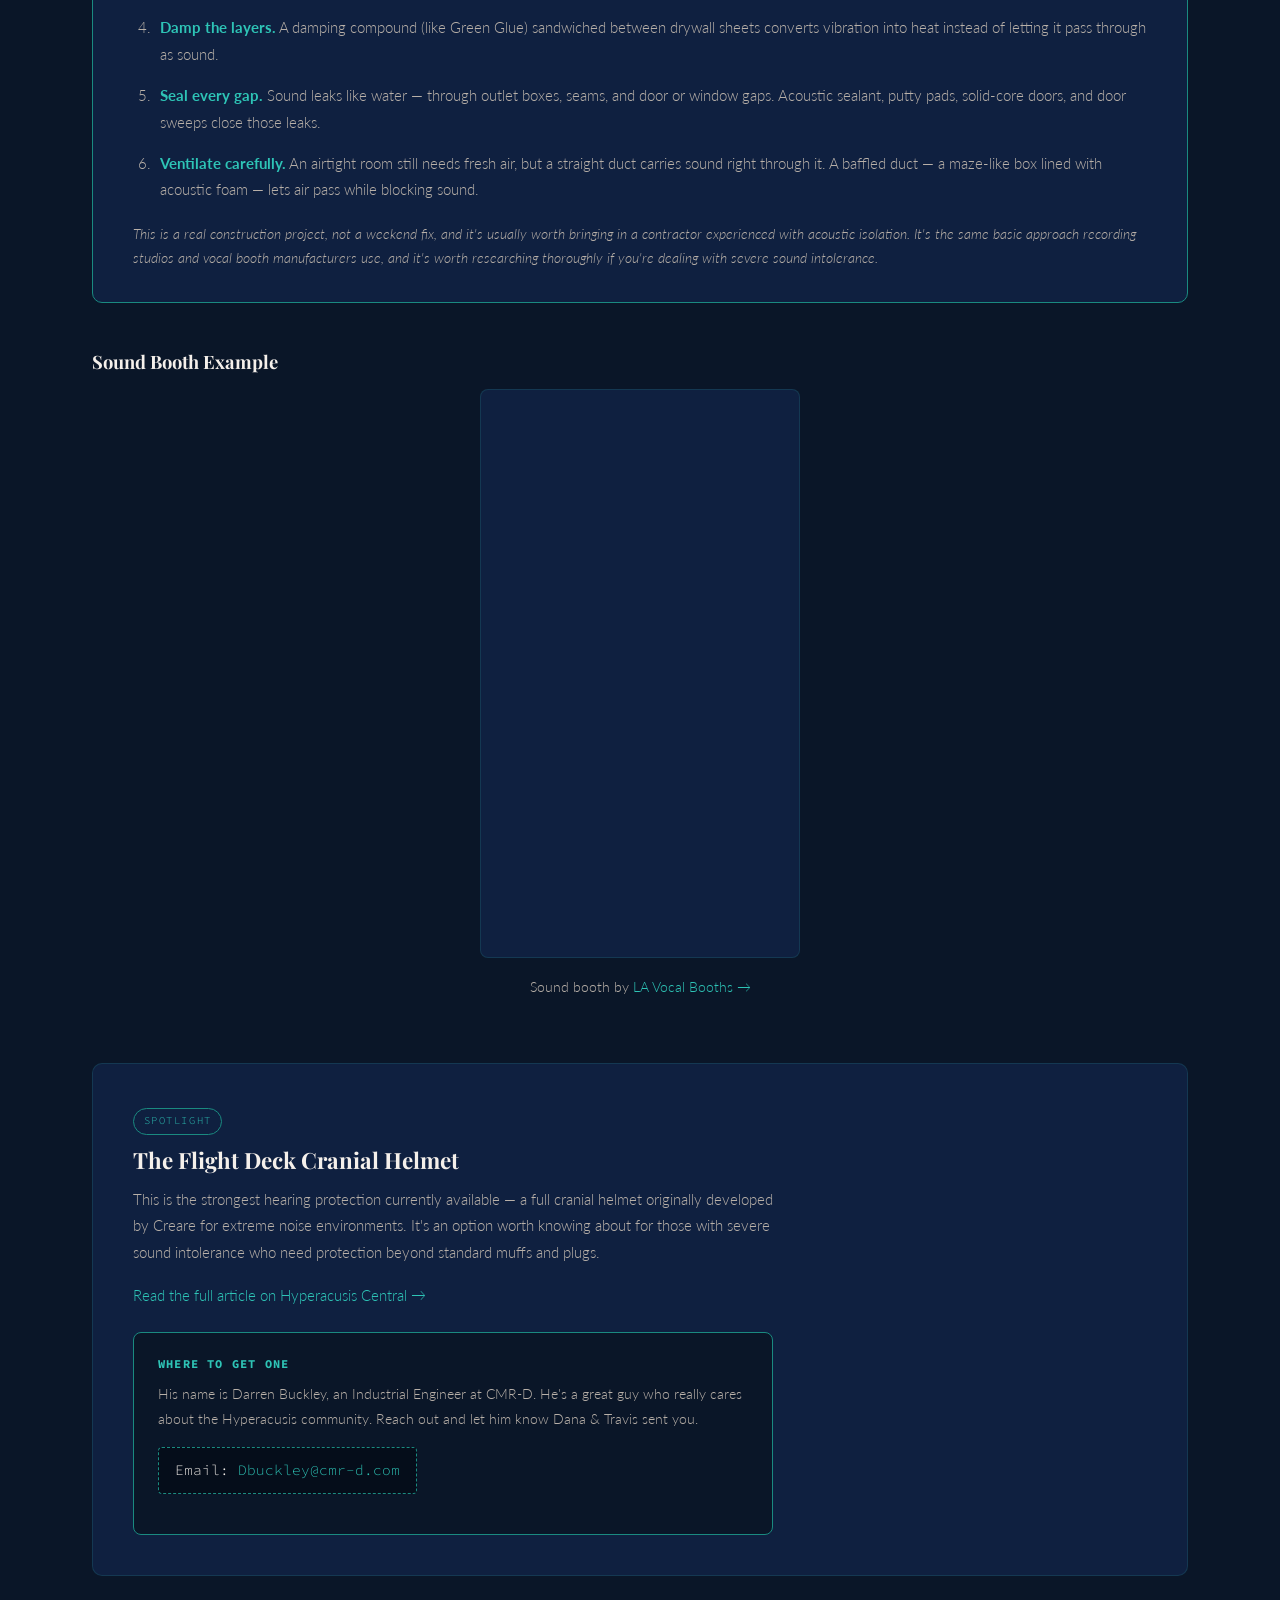
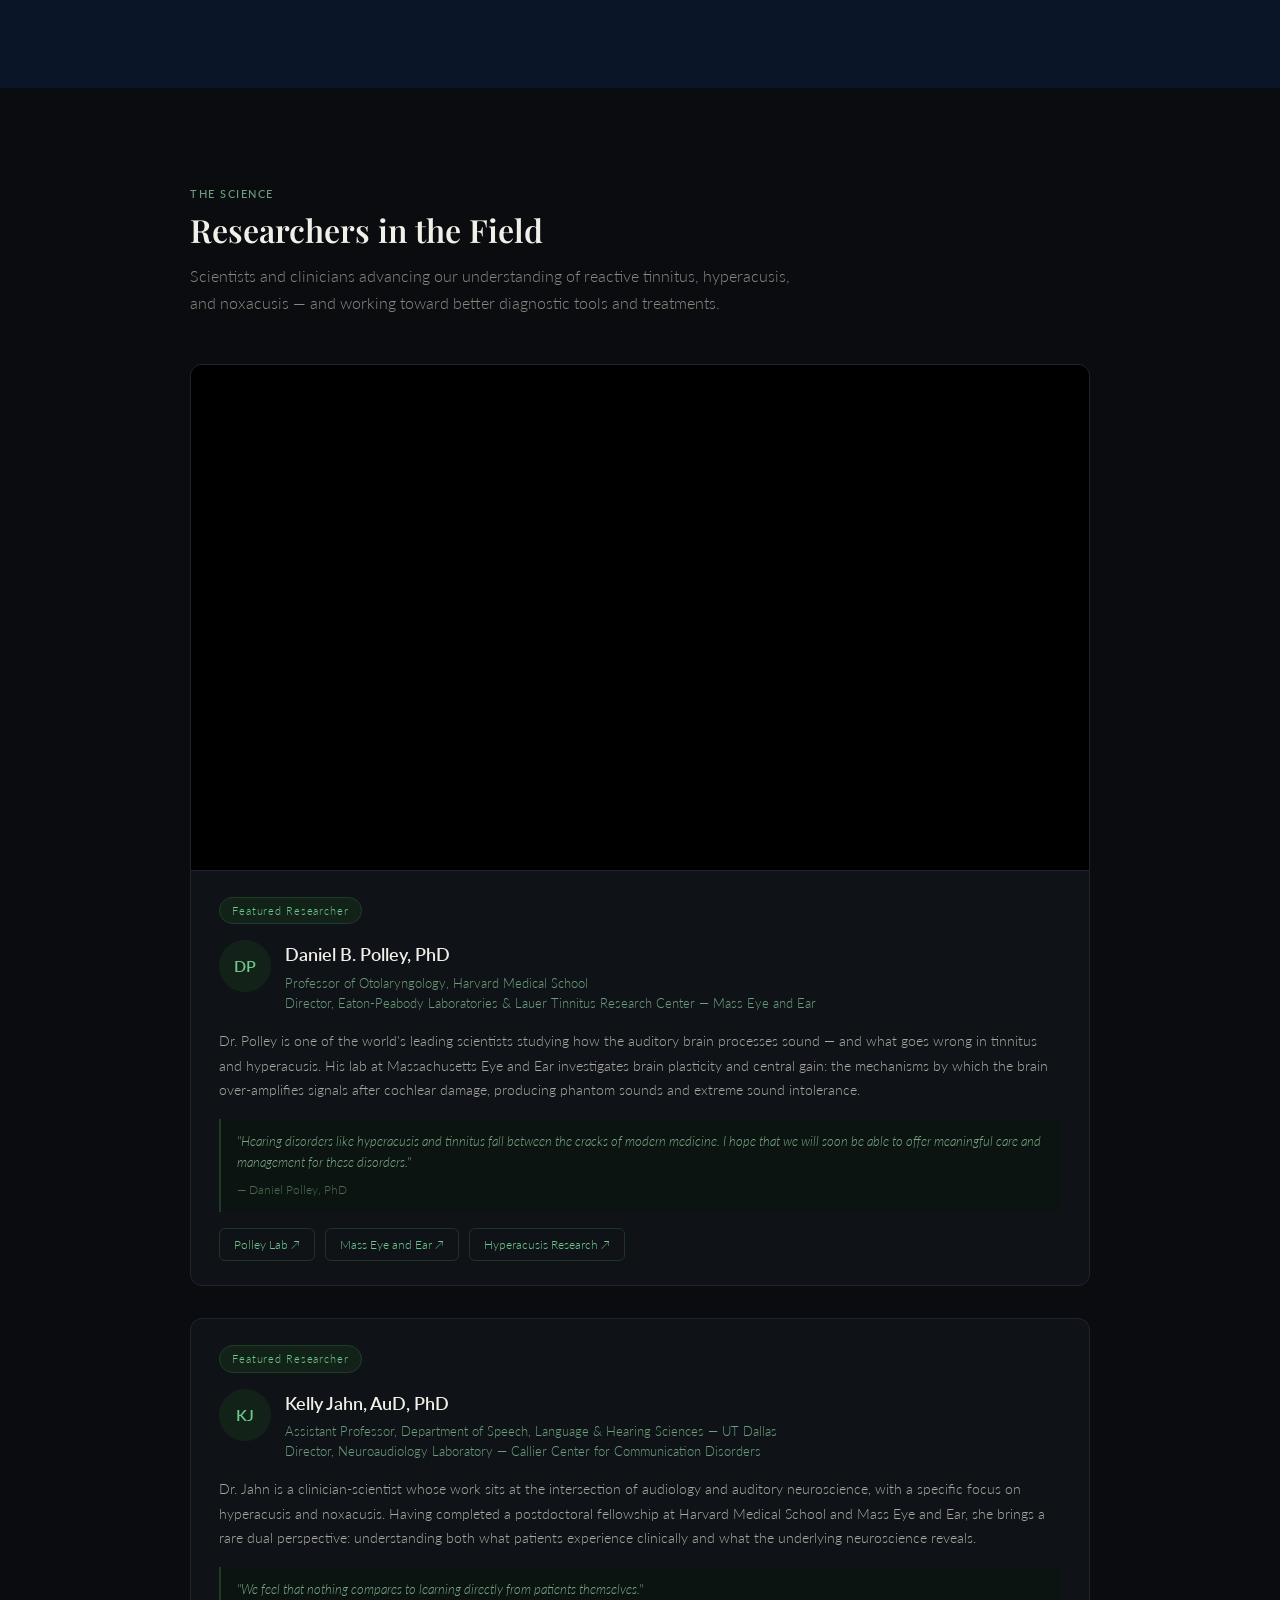
==== commit 26d2b735: "Add files via upload" ====
--- a/index.html
+++ b/index.html
@@ -84,6 +84,7 @@
     </div>
     <div class="hero-content">
       <div class="hero-badge">Awareness &amp; Education</div>
+      <p class="hero-scope-note">This site addresses physical auditory injury — not anxiety-driven or psychosomatic sound sensitivity. If that's your situation, this likely isn't the right resource for you.</p>
       <h1 class="hero-title">
         Reactive Tinnitus,<br />
         <em>Hyperacusis</em> &amp; Noxacusis
@@ -295,7 +296,7 @@
               <span class="impact-icon impact-amber">⌂</span>
               <div>
                 <strong>Becoming homebound</strong>
-                <p>The psychological and functional toll may confine people to home, unable to tolerate social environments.</p>
+                <p>The physical intolerance to sound can confine people to home — ordinary social and acoustic environments simply aren't tolerable for the ears.</p>
               </div>
             </li>
             <li>
--- a/style.css
+++ b/style.css
@@ -169,7 +169,7 @@
   align-items: center;
   justify-content: center;
   overflow: hidden;
-  padding: 8rem 2rem 4rem;
+  padding: 7rem 2rem 4rem;
 }
 
 .hero-bg {
@@ -212,8 +212,18 @@
   border: 1px solid var(--teal-dim);
   padding: 0.35rem 1rem;
   border-radius: 2rem;
-  margin-bottom: 1.75rem;
+  margin-bottom: 1.1rem;
   animation: fadeSlideUp 0.8s ease both;
+}
+
+.hero-scope-note {
+  max-width: 460px;
+  margin: 0 auto 1rem;
+  font-size: 0.78rem;
+  color: rgba(200, 195, 188, 0.55);
+  letter-spacing: 0.01em;
+  line-height: 1.6;
+  animation: fadeSlideUp 0.8s 0.05s ease both;
 }
 
 .hero-title {
@@ -222,8 +232,7 @@
   color: var(--white);
   margin-bottom: 1rem;
   animation: fadeSlideUp 0.8s 0.1s ease both;
-}
-.hero-title em {
+}.hero-title em {
   color: var(--teal);
   font-style: italic;
 }
@@ -242,8 +251,8 @@
   font-size: 1.15rem;
   color: var(--text-body);
   max-width: 640px;
-  margin: 0 auto 2.5rem;
-  line-height: 1.8;
+  margin: 0 auto 2rem;
+  line-height: 1.75;
   animation: fadeSlideUp 0.8s 0.3s ease both;
 }
 
@@ -290,7 +299,7 @@
 
 .hero-scroll-hint {
   position: absolute;
-  bottom: 2.5rem;
+  bottom: 1.25rem;
   left: 50%;
   transform: translateX(-50%);
   display: flex;
